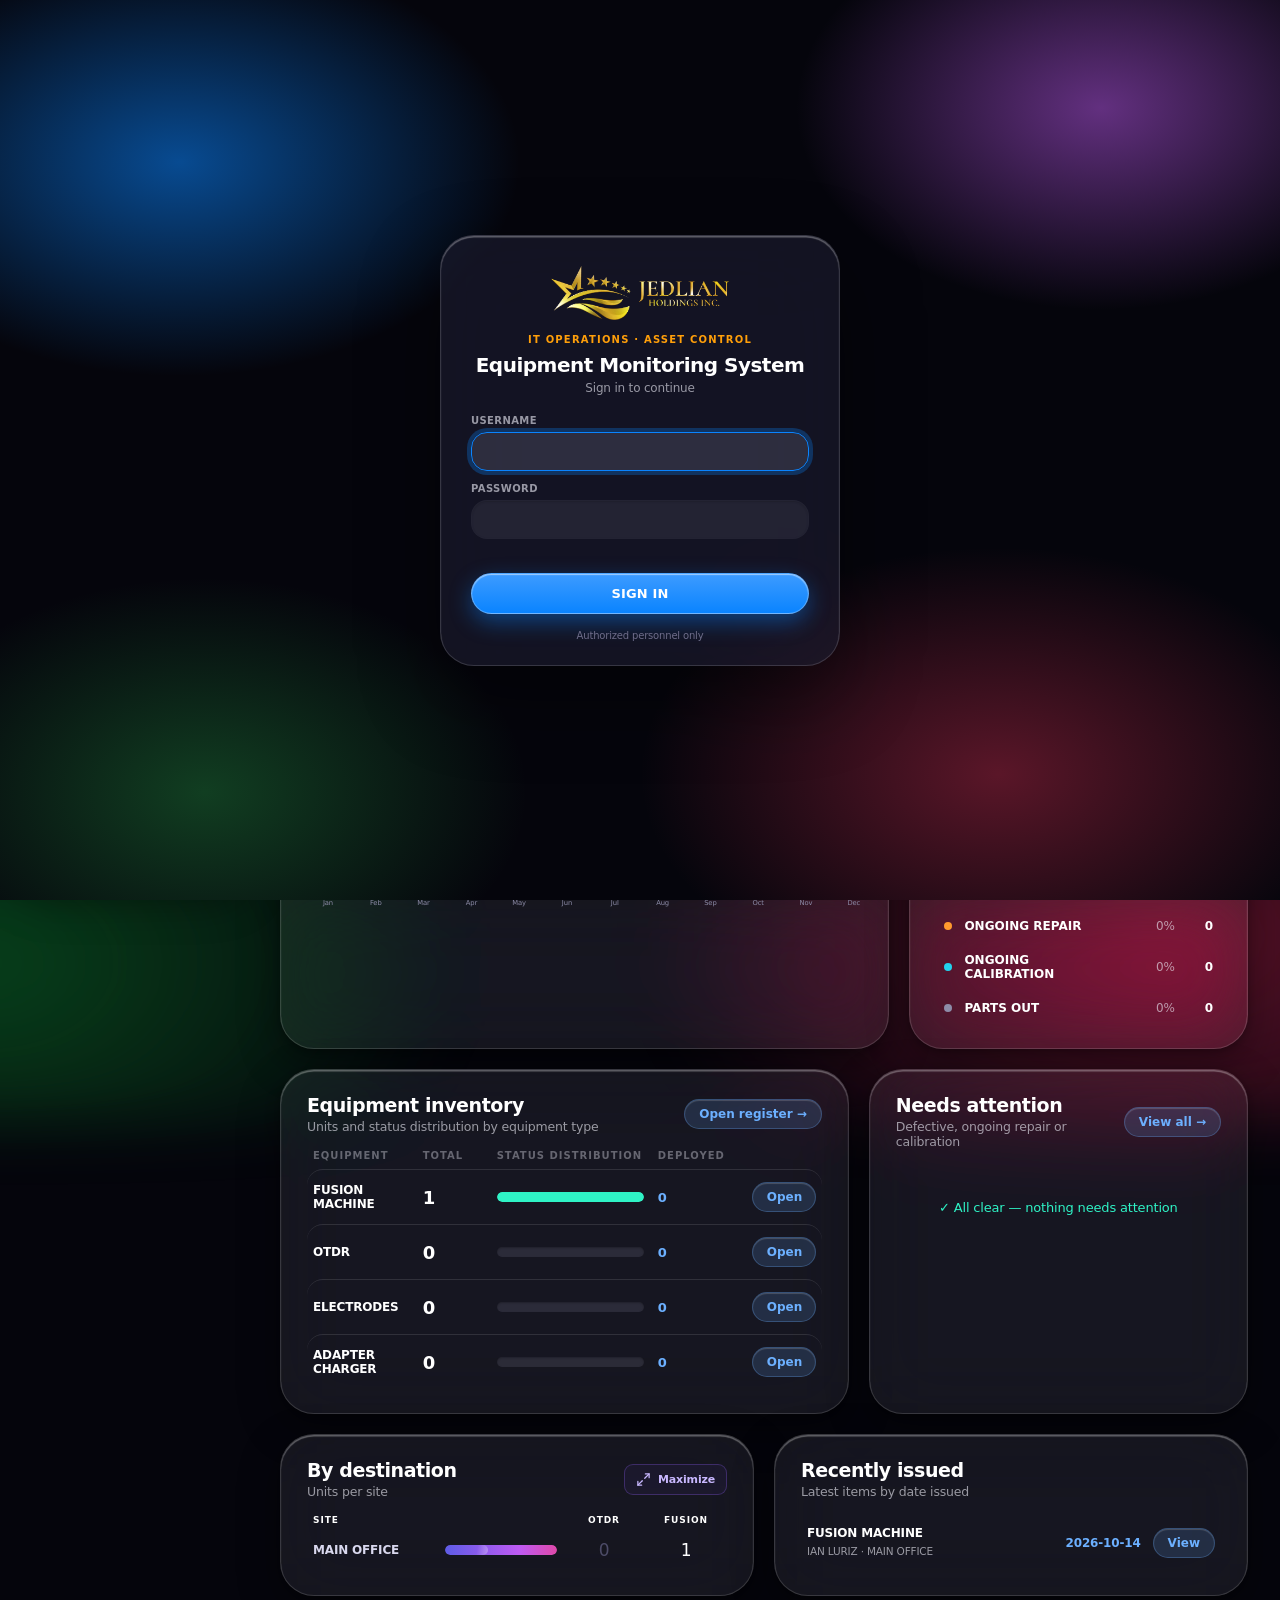
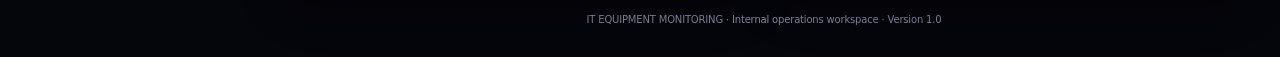
==== index.html @ 7099ac99 "Add files via upload" ====
<!doctype html>
<html lang="en">
<head>
<meta charset="utf-8"><meta name="viewport" content="width=device-width,initial-scale=1">
<title>IT Equipment Monitoring</title>
<meta name="description" content="IT equipment monitoring, accountability and calibration tracking system.">
<meta name="theme-color" content="#10243a">
<link rel="icon" type="image/png" href="assets/logo-jedlian-holdings.png">
<link rel="stylesheet" href="css/styles.css"><script src="js/theme-init.js"></script><script src="js/palette-init.js"></script></head>
<body><div id="loginGate"><div class="lg-card"><img class="lg-logo" id="lgLogo" alt="Jedlian Holdings Inc."><div class="lg-eye">IT OPERATIONS &middot; ASSET CONTROL</div><h1>Equipment Monitoring System</h1><p class="lg-sub">Sign in to continue</p><label for="lgUser">Username</label><input class="lg-field" id="lgUser" autocomplete="username" autocapitalize="off" spellcheck="false"><label for="lgPass">Password</label><input class="lg-field" id="lgPass" type="password" autocomplete="current-password"><div class="lg-err" id="lgErr"></div><button class="lg-btn" id="lgBtn" type="button">SIGN IN</button><div class="lg-foot">Authorized personnel only</div></div></div>
<div class="app">
<aside class="sidebar" id="sidebar"><div class="brand"><img class="brandlogo" alt="Jedlian Communication" src="assets/logo-jedlian-communication.png"><div class="brandtext"><small>TECHNICAL EQUIPMENT TRACKER</small></div></div>
<div class="nav"><div class="navlabel">WORKSPACE</div><button class="active" data-view="dashboard"><span class="ico">▦</span><span class="navtxt">Dashboard</span></button><button data-view="inventory"><span class="ico">▤</span><span class="navtxt">Equipment Register</span></button><button data-view="history"><span class="ico">◷</span><span class="navtxt">Repair & Calibration</span></button><button data-view="users" id="navUsers" style="display:none"><span class="ico">&#9672;</span><span class="navtxt">User Accounts</span></button><button data-view="reports"><span class="ico">▥</span><span class="navtxt">Reports & Export</span></button></div>
<div class="sidefoot">IT Operations · Equipment & Materials<br><span style="color:#d7a94b">●</span> Local workspace active</div><button type="button" class="sbtoggle" id="sbToggle" aria-expanded="true" aria-controls="sidebar" title="Minimize sidebar"><svg viewBox="0 0 24 24" width="16" height="16" fill="none" stroke="currentColor" stroke-width="2.4" stroke-linecap="round" stroke-linejoin="round" aria-hidden="true"><path d="M15 6l-6 6 6 6"/></svg><span class="sbtxt">Minimize</span></button></aside>
<main><header class="topbar"><div class="clockbox" id="clockBox" role="timer" aria-live="off"><svg class="clk-ico" viewBox="0 0 24 24" fill="none" stroke="currentColor" stroke-width="2" stroke-linecap="round" stroke-linejoin="round" aria-hidden="true"><circle cx="12" cy="12" r="9"/><path d="M12 7v5l3 2"/></svg><span class="clk-time" id="clkTime">--:--:--</span><span class="clk-sep"></span><span class="clk-dd"><b id="clkDay">&nbsp;</b><small id="clkDate">&nbsp;</small></span></div><div class="topright"><button type="button" class="setupbtn" id="setupBtn" aria-haspopup="dialog" aria-expanded="false" aria-controls="setupPanel" title="Setup — colors &amp; layout"><svg viewBox="0 0 24 24" fill="none" stroke="currentColor" stroke-width="2" stroke-linecap="round" stroke-linejoin="round" aria-hidden="true"><path d="M12.22 2h-.44a2 2 0 0 0-2 2v.18a2 2 0 0 1-1 1.73l-.43.25a2 2 0 0 1-2 0l-.15-.08a2 2 0 0 0-2.73.73l-.22.38a2 2 0 0 0 .73 2.73l.15.1a2 2 0 0 1 1 1.72v.51a2 2 0 0 1-1 1.74l-.15.09a2 2 0 0 0-.73 2.73l.22.38a2 2 0 0 0 2.73.73l.15-.08a2 2 0 0 1 2 0l.43.25a2 2 0 0 1 1 1.73V20a2 2 0 0 0 2 2h.44a2 2 0 0 0 2-2v-.18a2 2 0 0 1 1-1.73l.43-.25a2 2 0 0 1 2 0l.15.08a2 2 0 0 0 2.73-.73l.22-.39a2 2 0 0 0-.73-2.73l-.15-.08a2 2 0 0 1-1-1.74v-.5a2 2 0 0 1 1-1.74l.15-.09a2 2 0 0 0 .73-2.73l-.22-.38a2 2 0 0 0-2.73-.73l-.15.08a2 2 0 0 1-2 0l-.43-.25a2 2 0 0 1-1-1.73V4a2 2 0 0 0-2-2z"/><circle cx="12" cy="12" r="3"/></svg><span>Setup</span></button><div class="themesw" role="group" aria-label="Theme"><button type="button" data-theme="dark" title="Dark mode"><span>☾</span> Dark mode</button><button type="button" data-theme="light" title="Light mode"><span>☀</span> Light mode</button></div><button type="button" class="netbtn" id="netBtn" data-state="stable" data-kind="wifi" data-lv="4" aria-haspopup="dialog" aria-expanded="false" aria-controls="netPanel" title="Network status"><span class="net-ico"><svg class="ni ni-wifi" viewBox="0 0 24 24" fill="none" stroke="currentColor" stroke-width="2.2" stroke-linecap="round" stroke-linejoin="round" aria-hidden="true"><path class="w3" d="M2.5 9.2a14 14 0 0 1 19 0"/><path class="w2" d="M5.8 12.7a9.3 9.3 0 0 1 12.4 0"/><path class="w1" d="M9 16.1a4.8 4.8 0 0 1 6 0"/><circle class="w0" cx="12" cy="19.4" r="1.1" fill="currentColor" stroke="none"/><path class="wx" d="M4 4l16 16"/></svg><svg class="ni ni-cell" viewBox="0 0 24 24" fill="none" stroke="currentColor" stroke-width="2.6" stroke-linecap="round" aria-hidden="true"><path class="c1" d="M5 19v-3"/><path class="c2" d="M10 19v-6"/><path class="c3" d="M15 19V9"/><path class="c4" d="M20 19V5"/><path class="cx" d="M3 3l18 18"/></svg><svg class="ni ni-eth" viewBox="0 0 24 24" fill="none" stroke="currentColor" stroke-width="2.2" stroke-linecap="round" stroke-linejoin="round" aria-hidden="true"><rect x="4" y="5" width="16" height="10" rx="2"/><path d="M8 9v3M12 9v3M16 9v3M9 19h6M12 15v4"/><path class="ex" d="M3 3l18 18"/></svg></span><span class="net-txt" id="netTxt">Checking…</span></button><div class="uchip" id="uChip" title="Change my password"><div class="avatar" id="uAv">IT</div><div class="utxt"><b id="uName"></b><small id="uRole"></small></div></div><button class="btn" id="logoutBtn" type="button">Sign out</button></div></header>
<div class="content">
<section class="pagehead"><div><div class="eyebrow">IT OPERATIONS · ASSET CONTROL</div><h1 id="pageTitle">Technical Equipment Tracker</h1><div class="sub" id="pageSub">Track equipment condition, accountability, repair history, and calibration status.</div></div><div class="actions" id="headActions" style="display:none"><button class="btn" id="exportTop">↓ Export CSV</button><button class="btn primary" id="addTop">＋ Add equipment</button></div></section>
<section id="dashboardView" class="dash">
<div class="kpis"><button class="kpi" style="--c:#8b5cf6" onclick="goTo('inventory','')"><span class="kl">Total equipment</span><span class="kn" id="totalCount">0</span><span class="kt">All tracked records</span><span class="ka">↗</span></button><button class="kpi hasCheck" style="--c:#2ff3c6" onclick="goTo('inventory','GOOD CONDITION')"><svg class="chk" viewBox="0 0 44 44" fill="none" stroke="currentColor" stroke-linecap="round" stroke-linejoin="round" aria-hidden="true"><circle class="bg" cx="22" cy="22" r="17" fill="currentColor" stroke="none"/><circle cx="22" cy="22" r="17" stroke-width="2" opacity=".55"/><circle class="ring" cx="22" cy="22" r="20.5" stroke-width="2" stroke-dasharray="22 107"/><path class="tick" d="M14 22.5l5.5 5.5L30.5 16.5" stroke-width="3.2"/></svg><span class="kl">Good condition</span><span class="kn" id="goodCount">0</span><span class="kt">Operational units</span><span class="kbreak" id="goodBreak"></span><span class="ka">↗</span></button><button class="kpi hasWarn" style="--c:#ff4d6d" onclick="goTo('history','DEFECTIVE')" title="Show defective equipment only"><svg class="wrn" viewBox="0 0 44 44" fill="none" stroke="currentColor" stroke-linecap="round" stroke-linejoin="round" aria-hidden="true"><circle class="ping" cx="22" cy="23" r="14" stroke-width="1.6"/><g class="tri"><path class="triBg" d="M22 6.5 40 37.5H4Z" fill="currentColor" stroke="none"/><path d="M22 6.5 40 37.5H4Z" stroke-width="2.6"/><path class="bang" d="M22 16.5v11" stroke-width="3.4"/><circle class="dot" cx="22" cy="32.4" r="1.9" fill="currentColor" stroke="none"/></g></svg><span class="kl">Needs attention</span><span class="kn" id="attentionCount">0</span><span class="kt">Defective units</span><span class="kbreak" id="attnBreak"></span><span class="ka">↗</span></button><button class="kpi hasCharge" style="--c:#22d3ee" onclick="goTo('history','ONGOING')" title="Show ongoing repair / calibration equipment only" aria-label="Show ongoing repair / calibration equipment only"><div class="cc"><span class="kl">Ongoing repair / calibration</span><div class="cicons" aria-hidden="true"><svg class="calibIco" viewBox="0 0 48 48" fill="none" stroke="currentColor" stroke-linecap="round" aria-hidden="true"><circle class="cal-ring" cx="24" cy="24" r="22" stroke-width="1.4" stroke-dasharray="1.5 4.2" opacity=".75"/><circle cx="24" cy="24" r="15" stroke-width="3" stroke-dasharray="70 24.25" transform="rotate(136 24 24)" opacity=".35"/><circle class="cal-arc" cx="24" cy="24" r="15" stroke-width="3" stroke-dasharray="70 24.25" transform="rotate(136 24 24)"/><path d="M24 7v3M7 24h3M38 24h3M11.5 11.5l2 2M36.5 11.5l-2 2" stroke-width="1.6" opacity=".8"/><g class="cal-needle"><line x1="24" y1="24" x2="24" y2="12" stroke-width="2.4"/></g><circle cx="24" cy="24" r="3.2" fill="currentColor" stroke="none"/></svg><svg class="repairIco" viewBox="0 0 24 24" fill="none" stroke="currentColor" stroke-width="2" stroke-linecap="round" stroke-linejoin="round" aria-hidden="true"><path d="M14.7 6.3a1 1 0 0 0 0 1.4l1.6 1.6a1 1 0 0 0 1.4 0l3.77-3.77a6 6 0 0 1-7.94 7.94l-6.91 6.91a2.12 2.12 0 0 1-3-3l6.91-6.91a6 6 0 0 1 7.94-7.94l-3.76 3.76z"/><path class="spark" d="M4 4l1.2 2.2L7.5 7.5 5.2 8.8 4 11 2.8 8.8.5 7.5l2.3-1.3z" stroke-width="1.2" transform="translate(1 -1) scale(.8)"/></svg></div><span class="kn" id="calCount">0</span><span class="kt">Repair or calibration in progress</span><span class="kbreak" id="calBreak"></span></div></button><button class="kpi hasDeploy" style="--c:#c04bff" onclick="goTo('inventory','DEPLOYED')" title="Show deployed equipment only" aria-label="Show deployed equipment only"><svg class="dpl" viewBox="0 0 44 44" fill="none" stroke="currentColor" stroke-linecap="round" stroke-linejoin="round" aria-hidden="true"><circle class="bg" cx="22" cy="22" r="17" fill="currentColor" stroke="none"/><circle class="ping" cx="22" cy="22" r="14" stroke-width="1.6"/><circle class="orbit" cx="22" cy="22" r="20.5" stroke-width="2" stroke-dasharray="3 6"/><g class="rkt"><path class="flame" d="M19.4 29c0 3 1.2 5.4 2.6 7 1.4-1.6 2.6-4 2.6-7z" fill="currentColor" stroke="none"/><path class="body" d="M22 7c4.6 3.6 6.4 9.4 5.6 17.5h-11.2C15.6 16.4 17.4 10.6 22 7z" stroke-width="2.4"/><path d="M16.6 20.5 12 27.500l4.800-1.400M27.4 20.5l4.600 7-4.800-1.400" stroke-width="2.2"/><circle cx="22" cy="16.500" r="2.300" stroke-width="2"/></g></svg><span class="kl">Deployed</span><span class="kn" id="deployedCount">0</span><span class="kt">Issued with deployment form</span><span class="kbreak" id="depBreak"></span><span class="ka">↗</span></button><button class="kpi hasOnhand" style="--c:#ffb020" onclick="goTo('inventory','ONHAND')" title="Show on-hand (not deployed) equipment only" aria-label="Show on-hand equipment only"><svg class="onh" viewBox="0 0 44 44" fill="none" stroke="currentColor" stroke-linecap="round" stroke-linejoin="round" aria-hidden="true"><circle class="bg" cx="22" cy="22" r="17" fill="currentColor" stroke="none"/><circle class="ping" cx="22" cy="22" r="14" stroke-width="1.6"/><circle class="orbit" cx="22" cy="22" r="20.5" stroke-width="2" stroke-dasharray="3 6"/><g class="pk"><path class="gem" d="M28 8.5l4 4-4 4-4-4z" stroke-width="2"/><path class="obody" d="M12 20h20v11a2 2 0 0 1-2 2H14a2 2 0 0 1-2-2z" stroke-width="2.4"/><path d="M19 25.5h6" stroke-width="2.2"/><path class="lid" d="M10 15.5h24V20H10z" stroke-width="2.4"/></g></svg><span class="kl">Onhand</span><span class="kn" id="onhandCount">0</span><span class="kt">Good condition, not deployed</span><span class="kbreak" id="onhBreak"></span><span class="ka">↗</span></button></div>
<div class="dgrid a"><div class="panel"><div class="panelhead"><div><h2>Activity</h2><p>Items issued, repaired and calibrated · last 12 months</p></div><button class="link" onclick="goTo('history','')">Repair &amp; Calibration →</button></div><div class="hlegend"><span class="l1">Issued</span><span class="l2">Repairs &amp; calibrations</span><span class="l3">Total</span></div><div id="healthChart"></div></div>
<div class="panel"><div class="panelhead"><div><h2>Fleet health</h2><p>Share of units in good condition</p></div></div><div class="score"><strong id="healthPct">0%</strong><small>GOOD CONDITION</small></div><div class="seg" id="healthSeg"></div><div class="hrows" id="healthRows"></div></div></div>
<div class="dgrid b"><div class="panel"><div class="panelhead"><div><h2>Equipment inventory</h2><p>Units and status distribution by equipment type</p></div><button class="link" onclick="goTo('inventory','')">Open register →</button></div><div class="ihead"><span>EQUIPMENT</span><span>TOTAL</span><span>STATUS DISTRIBUTION</span><span>DEPLOYED</span><span></span></div><div id="invRows"></div></div>
<div class="panel"><div class="panelhead"><div><h2>Needs attention</h2><p>Defective, ongoing repair or calibration</p></div><button class="link" onclick="goTo('history','')">View all →</button></div><div id="attnRows"></div></div></div>
<div class="dgrid c"><div class="panel"><div class="panelhead"><div><h2>By destination</h2><p>Units per site</p></div><button type="button" class="maxbtn" onclick="openDestMax()" title="Maximize this panel" aria-label="Maximize By destination panel"><svg width="15" height="15" viewBox="0 0 24 24" fill="none" stroke="currentColor" stroke-width="2" stroke-linecap="round" stroke-linejoin="round" aria-hidden="true"><path d="M15 3h6v6"/><path d="M9 21H3v-6"/><path d="M21 3l-7 7"/><path d="M3 21l7-7"/></svg><span>Maximize</span></button></div><div id="destRows"></div></div>
<div class="panel"><div class="panelhead"><div><h2>Recently issued</h2><p>Latest items by date issued</p></div></div><div id="recentRows"></div></div></div>
</section>
<section class="panel tablepanel" id="registerPanel" style="display:none"><div class="tabletop"><div><h2 id="tableTitle">Equipment register</h2><p>Search, filter, update, or review equipment records.</p></div><div class="filters"><input class="field search" id="search" placeholder="Search equipment, serial, person…"><select class="field" id="statusFilter"><option value="">All statuses</option><option>GOOD CONDITION</option><option>DEFECTIVE</option><option>ONGOING REPAIR</option><option>ONGOING CALIBRATION</option><option value="ONGOING">ONGOING REPAIR / CALIBRATION</option><option value="DEPLOYED">DEPLOYED</option><option value="ONHAND">ONHAND (GOOD CONDITION, NOT DEPLOYED)</option><option value="ATTENTION">NEEDS ATTENTION</option><option>PARTS OUT</option></select><select class="field" id="destFilter"><option value="">All destinations</option></select></div></div>
<div class="tablewrap"><table><thead><tr id="theadRow"><th>Equipment / model</th><th>Serial no.</th><th>Accountable to</th><th>Destination</th><th>Quantity</th><th>Status</th><th>Date issued</th><th>Actions</th></tr></thead><tbody id="tableBody"></tbody></table><div class="empty" id="emptyState" style="display:none">No matching equipment records. Add a record or adjust your filters.</div></div><div class="tablefoot"><span id="recordCount">0 records</span><span>IT Equipment Monitoring</span></div></section>
<section class="panel tablepanel" id="usersPanel" style="display:none"><div class="tabletop"><div><h2>User accounts</h2><p>Admins have full control. Users can only view records.</p></div><div class="filters"><button class="btn primary" id="newUserBtn" type="button">&#xFF0B; Create account</button></div></div><div class="tablewrap"><table><thead><tr><th>Name</th><th>Username</th><th>Access</th><th>Created</th><th>Actions</th></tr></thead><tbody id="usersBody"></tbody></table></div></section>
<section class="panel" id="reportsPanel" style="display:none;margin-top:18px"><div class="panelhead"><div><h2>Reports & data management</h2><p>Keep a backup of your register and move records between workstations.</p></div></div><div class="actions"><button class="btn primary" id="exportReport">↓ Export register CSV</button><button class="btn" id="backupBtn">Download JSON backup</button><label class="btn" for="importFile">↑ Import CSV</label><label class="btn" for="restoreFile">↑ Restore JSON backup</label><input type="file" id="restoreFile" accept=".json,application/json" hidden><input type="file" id="importFile" accept=".csv,text/csv" hidden></div><p class="sub" style="margin-top:18px;line-height:1.7">Export a CSV for Excel or Google Sheets. JSON backup preserves the complete records. Restore JSON replaces all records with a backup file. Import CSV expects columns matching the Details sheet, such as DATE TURNOVER, ACCOUNTABLE TO, DESTINATION, EQUIPMENT / MATERIALS, BRAND / MODEL, SERIAL NO., STATUS, REMARKS, DATE ISSUED, REPAIR HISTORY, and CALIBRATION HISTORY.</p></section>
<div class="footer">IT EQUIPMENT MONITORING · Internal operations workspace · Version 1.0</div>
</div></main></div>
<div class="overlay" id="overlay"><div class="modal"><div class="modalhead"><h2 id="modalTitle">Add equipment record</h2><button class="x" id="closeModal" type="button" aria-label="Close" title="Close"><svg viewBox="0 0 24 24" width="16" height="16" fill="none" stroke="currentColor" stroke-width="2.4" stroke-linecap="round" aria-hidden="true"><path d="M6 6l12 12M18 6L6 18"/></svg></button></div><form id="recordForm"><div class="formgrid" id="formGrid"></div><div class="modalfoot"><button type="button" class="btn" id="cancelModal">Cancel</button><button type="button" id="saveBtn" class="btn primary">Save record</button></div></form></div></div>
<div class="toast" id="toast"></div>
<script src="js/app.js"></script><div id="printArea"></div><script src="js/theme.js"></script>
<script src="js/kpi-fit.js"></script>
<div class="setuppanel" id="setupPanel" role="dialog" aria-label="Setup" aria-modal="false">
 <div class="sp-head"><div><div class="sp-eye">SETUP</div><h3>Personalize workspace</h3></div><button type="button" class="sp-x" id="spClose" aria-label="Close setup">&times;</button></div>
 <div class="sp-lab">COLOR THEME</div>
 <div class="sp-grid" role="radiogroup" aria-label="Color theme"><button type="button" class="sp-pal" role="radio" aria-checked="true" data-pal="aurora" title="Aurora (default)"><i style="--g:linear-gradient(135deg,#0a84ff,#bf5af2,#ff375f)"></i><span>Aurora</span></button><button type="button" class="sp-pal" role="radio" aria-checked="false" data-pal="ocean" title="Ocean"><i style="--g:linear-gradient(135deg,#0ea5e9,#06b6d4,#3b82f6)"></i><span>Ocean</span></button><button type="button" class="sp-pal" role="radio" aria-checked="false" data-pal="emerald" title="Emerald"><i style="--g:linear-gradient(135deg,#10b981,#84cc16,#06b6d4)"></i><span>Emerald</span></button><button type="button" class="sp-pal" role="radio" aria-checked="false" data-pal="sunset" title="Sunset"><i style="--g:linear-gradient(135deg,#ff7a1a,#ff2d55,#ffb020)"></i><span>Sunset</span></button><button type="button" class="sp-pal" role="radio" aria-checked="false" data-pal="violet" title="Violet"><i style="--g:linear-gradient(135deg,#7c3aed,#c026d3,#6366f1)"></i><span>Violet</span></button><button type="button" class="sp-pal" role="radio" aria-checked="false" data-pal="rose" title="Rose"><i style="--g:linear-gradient(135deg,#f43f5e,#ec4899,#fb7185)"></i><span>Rose</span></button><button type="button" class="sp-pal" role="radio" aria-checked="false" data-pal="gold" title="Gold"><i style="--g:linear-gradient(135deg,#d7a94b,#b45309,#0f3a5f)"></i><span>Gold</span></button><button type="button" class="sp-pal" role="radio" aria-checked="false" data-pal="graphite" title="Graphite"><i style="--g:linear-gradient(135deg,#94a3b8,#64748b,#334155)"></i><span>Graphite</span></button></div>
 <div class="sp-lab">MODE</div>
 <div class="ssw" role="group" aria-label="Mode"><button type="button" data-theme="dark"><span>☾</span> Dark</button><button type="button" data-theme="light"><span>☀</span> Light</button></div>
 <div class="sp-lab">SIDEBAR</div>
 <label class="sp-row" for="spAuto"><span><b>Auto-minimize</b><small>Collapse the sidebar 5 seconds after login (and after each time you open it) so the dashboard fills the screen.</small></span><input type="checkbox" class="sp-sw" id="spAuto" checked></label>
 <div class="sp-foot"><span>Saved on this device</span><button type="button" class="sp-reset" id="spReset">Reset</button></div>
</div>

<script src="js/sidebar-setup.js"></script>
<script src="js/clock.js"></script>
<script src="js/glass-select.js"></script>
<div class="netpanel" id="netPanel" role="dialog" aria-label="Network status" data-state="stable" data-lv="4">
 <div class="np-head"><div class="np-meter" aria-hidden="true"><i></i><i></i><i></i><i></i></div><div class="np-t"><b id="npTitle">Stable connection</b><small id="npSub">Online</small></div></div>
 <dl class="np-list">
  <div><dt>Connection</dt><dd id="npType">—</dd></div>
  <div><dt>Speed class</dt><dd id="npEff">—</dd></div>
  <div><dt>Download</dt><dd id="npDl">—</dd></div>
  <div><dt>Latency</dt><dd id="npRtt">—</dd></div>
  <div><dt>Data saver</dt><dd id="npSave">—</dd></div>
 </dl>
 <div class="np-foot"><small id="npAt">&nbsp;</small><button type="button" class="np-re" id="npRe">Re-check</button></div>
</div>
<script src="js/network-status.js"></script>
</body></html>
---- css/styles.css ----
:root{--navy:#10243a;--navy2:#173955;--gold:#d7a94b;--bg:#f3f6fa;--ink:#172638;--muted:#6c7b8d;--line:#e3e9f0;--white:#fff;--green:#168567;--red:#c94c4c;--orange:#bd7a16;--blue:#346fc2}
*{box-sizing:border-box}body{margin:0;font-family:Inter,Segoe UI,Arial,sans-serif;background:var(--bg);color:var(--ink)}button,input,select,textarea{font:inherit}button{cursor:pointer}
.app{display:grid;grid-template-columns:248px 1fr;min-height:100vh}.sidebar{background:linear-gradient(180deg,var(--navy),#0c1a2a);color:#fff;padding:24px 16px;display:flex;flex-direction:column;gap:26px}.brand{display:flex;gap:12px;align-items:center;padding:0 8px}.brandmark{height:42px;width:42px;border-radius:12px;background:var(--gold);color:var(--navy);font-weight:900;display:grid;place-items:center;font-size:17px}.brand strong{display:block;letter-spacing:.08em;font-size:14px}.brand small{color:#b9c8d8;font-size:11px;display:block;line-height:1.3;margin-top:2px}.navlabel{font-size:10px;letter-spacing:.16em;color:#8297ab;padding:0 12px;margin-bottom:8px}.nav button{width:100%;border:0;background:transparent;color:#c5d2df;text-align:left;padding:12px;border-radius:9px;margin:2px 0;display:flex;gap:12px;align-items:center}.nav button.active,.nav button:hover{background:#203d58;color:white}.nav .ico{width:18px;text-align:center;color:var(--gold)}.sidefoot{margin-top:auto;border-top:1px solid #2a4055;padding:16px 8px;color:#a8b8c8;font-size:11px;line-height:1.6}
main{min-width:0}.topbar{height:76px;background:#fff;border-bottom:1px solid var(--line);display:flex;align-items:center;justify-content:space-between;padding:0 32px;gap:16px}.crumb{font-size:12px;color:var(--muted)}.crumb strong{color:var(--ink);font-size:14px}.topright{display:flex;align-items:center;gap:14px}.live{font-size:11px;color:var(--green);background:#e7f6f0;border-radius:20px;padding:7px 10px}.avatar{height:36px;width:36px;border-radius:50%;background:#e8edf4;color:var(--navy);display:grid;place-items:center;font-weight:800;font-size:12px}
.content{padding:28px 32px;max-width:1600px;margin:auto}.pagehead{display:flex;justify-content:space-between;align-items:flex-start;gap:20px;margin-bottom:24px}.eyebrow{font-size:11px;font-weight:800;letter-spacing:.15em;color:#9a742c;text-transform:uppercase}.pagehead h1{font-size:27px;margin:7px 0 6px;letter-spacing:-.04em}.sub{font-size:13px;color:var(--muted)}.actions{display:flex;gap:9px;flex-wrap:wrap}.btn{border:1px solid var(--line);background:white;color:var(--ink);padding:10px 14px;border-radius:8px;font-weight:700;font-size:12px}.btn.primary{background:var(--navy);color:#fff;border-color:var(--navy)}.btn.gold{background:var(--gold);color:#18283a;border-color:var(--gold)}.btn:hover{filter:brightness(.97)}.stats{display:grid;grid-template-columns:repeat(5,minmax(0,1fr));gap:15px;margin-bottom:18px}.stat{background:#fff;border:1px solid var(--line);border-radius:13px;padding:19px;position:relative;overflow:hidden}.stat:after{content:"";position:absolute;width:5px;left:0;top:0;bottom:0;background:var(--gold)}.statlabel{font-size:12px;color:var(--muted);font-weight:600}.statrow{display:flex;align-items:center;justify-content:space-between;margin-top:12px}.statnum{font-size:30px;font-weight:800;letter-spacing:-.04em}.staticon{width:38px;height:38px;display:grid;place-items:center;border-radius:10px;background:#f5f0e5;color:#94702b;font-size:18px}.statnote{font-size:11px;color:var(--muted);margin-top:6px}
.grid2{display:grid;grid-template-columns:1fr;gap:16px;margin-bottom:18px}.panel{background:white;border:1px solid var(--line);border-radius:13px;padding:20px;min-width:0}.panelhead{display:flex;align-items:center;justify-content:space-between;gap:10px;margin-bottom:18px}.panelhead h2{font-size:14px;margin:0}.panelhead p{font-size:11px;color:var(--muted);margin:5px 0 0}.legend{display:flex;gap:12px;font-size:10px;color:var(--muted)}.legend span:before{content:"";display:inline-block;width:7px;height:7px;border-radius:2px;background:var(--gold);margin-right:5px}.legend span:nth-child(2):before{background:var(--blue)}.legend span:nth-child(3):before{background:var(--red)}
.statusbars{display:flex;flex-direction:column;gap:15px}.barline{display:grid;grid-template-columns:125px 1fr 32px;gap:10px;align-items:center;font-size:12px}.barlabel{color:#526174}.track{height:9px;background:#edf1f5;border-radius:10px;overflow:hidden}.fill{height:100%;border-radius:10px;background:var(--green)}.barline:nth-child(2) .fill{background:var(--red)}.barline:nth-child(3) .fill{background:var(--orange)}.barline:nth-child(4) .fill{background:var(--blue)}.barline:nth-child(5) .fill{background:#8795a7}
.donutwrap{display:flex;align-items:center;gap:25px;justify-content:center;min-height:145px}.donut{width:140px;height:140px;border-radius:50%;background:conic-gradient(var(--green) 0 100%);display:grid;place-items:center;position:relative;flex-shrink:0}.donut:after{content:"";position:absolute;inset:15px;border-radius:50%;background:white}.donutcenter{z-index:1;text-align:center}.donutcenter strong{display:block;font-size:27px}.donutcenter small{font-size:10px;color:var(--muted)}.donutlegend{display:flex;flex-direction:column;gap:12px;font-size:12px;min-width:130px}.ditem{display:flex;justify-content:space-between;gap:16px;color:#526174}.ditem b{color:var(--ink)}.dot{display:inline-block;width:8px;height:8px;border-radius:3px;margin-right:7px}
.tablepanel{padding:0;overflow:hidden}.tabletop{padding:20px 20px 16px;display:flex;justify-content:space-between;gap:16px;align-items:center;flex-wrap:wrap}.tabletop h2{font-size:14px;margin:0}.tabletop p{font-size:11px;color:var(--muted);margin:5px 0 0}.filters{display:flex;gap:8px;flex-wrap:wrap}.search{min-width:210px}.field{border:1px solid #dbe3eb;border-radius:8px;padding:10px 11px;background:white;color:var(--ink);font-size:12px;outline:none}.field:focus{border-color:var(--blue);box-shadow:0 0 0 3px #346fc21a}.tablewrap{overflow:auto}table{width:100%;border-collapse:collapse;white-space:nowrap}thead{background:#f7f9fb}th{font-size:10px;text-transform:uppercase;letter-spacing:.06em;color:#728093;text-align:left;padding:13px 16px;border-top:1px solid var(--line);border-bottom:1px solid var(--line)}td{padding:14px 16px;font-size:12px;border-bottom:1px solid #edf1f5}tbody tr:hover{background:#fafbfd}.equip{font-weight:800;color:#23374c}.subcell{font-size:10px;color:var(--muted);margin-top:4px}.pill{display:inline-flex;align-items:center;padding:5px 8px;border-radius:20px;font-size:10px;font-weight:800}.pill.good{background:#e4f5ee;color:#147756}.pill.defective{background:#fdeaea;color:#b83c3c}.pill.repair{background:#fff2df;color:#9a610e}.pill.calibration{background:#e8f0ff;color:#285da6}.pill.parts{background:#eef0f3;color:#586475}.rowactions{display:flex;gap:5px}.iconbtn{border:1px solid var(--line);background:#fff;border-radius:6px;padding:6px 8px;color:#586879;font-size:11px}.empty{padding:35px;text-align:center;color:var(--muted);font-size:13px}.tablefoot{display:flex;justify-content:space-between;gap:10px;align-items:center;padding:13px 20px;color:var(--muted);font-size:11px}.footer{padding:18px 0 4px;text-align:center;font-size:10px;color:#8a96a5}
.overlay{position:fixed;inset:0;background:#0b1b2bb8;display:none;align-items:center;justify-content:center;padding:20px;z-index:10}.overlay.show{display:flex}.modal{width:min(760px,100%);max-height:92vh;overflow:auto;background:white;border-radius:15px;box-shadow:0 25px 80px #0003}.modalhead{padding:20px 24px;border-bottom:1px solid var(--line);display:flex;justify-content:space-between;align-items:center}.modalhead h2{font-size:17px;margin:0}.x{border:0;background:#f0f3f7;border-radius:8px;padding:7px 10px}.formgrid{padding:22px 24px;display:grid;grid-template-columns:repeat(3,minmax(0,1fr));gap:14px}.formfield label{display:block;font-size:11px;font-weight:800;color:#596b7e;margin-bottom:7px}.formfield input,.formfield select,.formfield textarea{width:100%;min-width:0}.formfield.wide{grid-column:span 3}.formfield.half{grid-column:span 2}.modalfoot{padding:16px 24px;border-top:1px solid var(--line);display:flex;justify-content:flex-end;gap:8px}.toast{position:fixed;right:22px;bottom:22px;background:var(--navy);color:white;padding:13px 18px;border-radius:9px;font-size:12px;box-shadow:0 8px 30px #0002;display:none;z-index:20}.toast.show{display:block}
@media(max-width:1000px){.app{grid-template-columns:76px 1fr}.sidebar{padding:20px 10px}.brand{justify-content:center;padding:0}.brandtext,.navlabel,.nav .navtxt,.sidefoot{display:none}.nav button{justify-content:center}.stats{grid-template-columns:repeat(2,1fr)}.stat:last-child{grid-column:span 2}.grid2{grid-template-columns:1fr}.content{padding:22px}.topbar{padding:0 22px}}
@media(max-width:600px){.app{grid-template-columns:1fr}.sidebar{display:none}.topbar{height:60px;padding:0 16px}.content{padding:18px 13px}.pagehead{display:block}.actions{margin-top:15px}.stats{gap:9px}.stat{padding:14px}.statnum{font-size:25px}.staticon{display:none}.formgrid{grid-template-columns:1fr;padding:17px}.formfield.wide,.formfield.half{grid-column:span 1}.modalhead,.modalfoot{padding:16px}.barline{grid-template-columns:100px 1fr 24px}.donutwrap{gap:12px}.donut{width:115px;height:115px}.donut:after{inset:13px}.search{min-width:100%;width:100%}.filters{width:100%}.filters select{flex:1;min-width:130px}}

/* ===== Dark neon SOC theme ===== */
:root{--bg:#07070d;--ink:#ecebf7;--muted:#8d8ca8;--line:#23233a;--panel:#0e0e18;--panel2:#12121f;--neo-o:#ff8a1f;--neo-p:#ff2d95;--neo-v:#a24bff;--neo-c:#22d3ee;--grad:linear-gradient(90deg,#ff8a1f,#ff2d95 55%,#a24bff);color-scheme:dark}
body{background:radial-gradient(1100px 500px at 85% -10%,#2a1240 0,transparent 60%),radial-gradient(900px 500px at 0 100%,#13203a 0,transparent 55%),var(--bg);color:var(--ink)}
.sidebar{background:linear-gradient(180deg,#0b0b14,#07070d);border-right:1px solid var(--line)}
.brandmark{background:var(--grad);color:#fff;box-shadow:0 0 18px #ff2d9566}
.brand small,.sidefoot{color:#8d8ca8}.brand small{font-size:11px;font-weight:800;letter-spacing:.04em;line-height:1.35;color:#fff}.navlabel{color:#6e6d8a}.sidefoot{border-top-color:var(--line)}
.nav button{color:#b9b8d2;transition:.2s;position:relative}
.nav button:hover{background:#15152a;color:#fff}
.nav button.active{background:linear-gradient(90deg,#ff2d9526,#a24bff14);color:#fff;box-shadow:inset 3px 0 0 var(--neo-p),0 0 18px #ff2d9522}
.nav .ico{color:var(--neo-o)}.nav button.active .ico{color:var(--neo-p);text-shadow:0 0 8px var(--neo-p)}
.topbar{background:#0a0a12cc;backdrop-filter:blur(8px);border-bottom:1px solid var(--line)}
.crumb strong{color:#fff}.live{background:#0e2a26;color:#2ff3c6;box-shadow:0 0 10px #2ff3c633;animation:pulse 2.4s infinite}
@keyframes pulse{50%{box-shadow:0 0 18px #2ff3c666}}
.avatar{background:#1a1a30;color:#fff;border:1px solid #34345a}
.eyebrow{color:var(--neo-o);text-shadow:0 0 10px #ff8a1f66}.pagehead h1{color:#fff}
.btn{background:#12121f;border-color:#2c2c4a;color:#dcdbf2;transition:.2s}
.btn:hover{filter:none;border-color:var(--neo-c);box-shadow:0 0 14px #22d3ee55;color:#fff}
.btn.primary{background:linear-gradient(90deg,#ff2d95,#a24bff);border-color:transparent;color:#fff;box-shadow:0 0 16px #ff2d9555}
.btn.primary:hover{box-shadow:0 0 26px #ff2d95aa;transform:translateY(-1px);border-color:transparent}
.stat,.panel{background:linear-gradient(180deg,var(--panel2),var(--panel));border:1px solid var(--line);box-shadow:0 6px 24px #0008;transition:.25s}
.stat:hover,.panel:hover{border-color:#3a3a66;box-shadow:0 0 22px #a24bff33}
.stat:hover{transform:translateY(-2px)}
.stat:after{background:var(--grad);box-shadow:0 0 12px #ff2d95}
.statlabel{color:#a3a2bd}.statnum{color:#fff;text-shadow:0 0 14px #ff2d9544}.statnote,.panelhead p,.tabletop p,.sub,.legend{color:var(--muted)}
.staticon{background:#1d1530;color:var(--neo-p);box-shadow:inset 0 0 0 1px #ff2d9533}
.panelhead h2,.tabletop h2{color:#fff}
.legend span:before{background:var(--neo-o)}.legend span:nth-child(2):before{background:var(--neo-c)}.legend span:nth-child(3):before{background:var(--neo-p)}
.barlabel{color:#a9a8c4}.track{background:#1a1a2e}.fill{box-shadow:0 0 12px currentColor;transition:width .8s ease}
.donut:after{background:var(--panel)}.donut{box-shadow:0 0 28px #a24bff44}.donutcenter strong{color:#fff}.donutcenter small{color:var(--muted)}.ditem{color:#a9a8c4}.ditem b{color:#fff}
.field{background:#0c0c17;border-color:#2c2c4a;color:var(--ink)}.field::placeholder{color:#6e6d8a}.field:focus{border-color:var(--neo-c);box-shadow:0 0 0 3px #22d3ee22,0 0 14px #22d3ee44}
thead{background:#0b0b16}th{color:#8d8ca8;border-color:var(--line)}td{border-bottom-color:#1a1a2e;color:#d9d8ee}
tbody tr{transition:.15s}tbody tr:hover{background:linear-gradient(90deg,#ff2d950f,#a24bff0d);box-shadow:inset 3px 0 0 var(--neo-p)}
.equip{color:#fff}.subcell{color:var(--muted)}
.pill{border:1px solid currentColor;background:transparent}
.pill.good{background:#0c2a25;color:#2ff3c6;box-shadow:0 0 10px #2ff3c633}
.pill.defective{background:#2d0f1a;color:#ff4d6d;box-shadow:0 0 10px #ff4d6d33}
.pill.repair{background:#2c1a08;color:#ff9a2e;box-shadow:0 0 10px #ff9a2e33}
.pill.calibration{background:#08242b;color:#22d3ee;box-shadow:0 0 10px #22d3ee33}
.pill.parts{background:#1a1a2c;color:#a3a2bd}
.iconbtn{background:#12121f;border-color:#2c2c4a;color:#c2c1dc;transition:.2s}
.iconbtn:hover{border-color:var(--neo-p);color:#fff;box-shadow:0 0 12px #ff2d9566}
.iconbtn.deployed{background:#9a22dd;color:#fff;border-color:#c98af0;box-shadow:0 0 4px #b026ff55}
.stat.deployedcard{border-color:#b026ff;box-shadow:0 0 0 1px #b026ff66,0 0 22px #b026ff77}.deployedcard .statnum{color:#d27dff;text-shadow:0 0 14px #b026ff}
.empty,.tablefoot,.footer{color:var(--muted)}
.overlay{background:#03030aD9;backdrop-filter:blur(4px)}
.modal{background:linear-gradient(180deg,#14142a,#0d0d18);border:1px solid #34345a;box-shadow:0 0 50px #a24bff33}
.modalhead,.modalfoot{border-color:var(--line)}.modalhead h2{color:#fff}.formfield label{color:#a3a2bd}
.x{background:#1a1a30;color:#fff}.x:hover{box-shadow:0 0 12px #ff2d9566}
.toast{background:#14142a;border:1px solid var(--neo-p);box-shadow:0 0 24px #ff2d9566}
::-webkit-scrollbar{height:10px;width:10px}::-webkit-scrollbar-thumb{background:#2c2c4a;border-radius:10px}
.pill.clickable{cursor:pointer;gap:5px;transition:.2s;user-select:none}.pill.clickable:hover{filter:brightness(1.25);transform:translateY(-1px)}.pill .caret{font-size:9px;opacity:.8}
#statusMenu{position:fixed;z-index:30;min-width:250px;background:linear-gradient(180deg,#171730,#0d0d1a);border:1px solid #34345a;border-radius:12px;padding:8px;box-shadow:0 0 30px #a24bff44,0 14px 40px #000c}
#statusMenu .smhead{font-size:10px;letter-spacing:.14em;color:#8d8ca8;padding:6px 10px 8px;border-bottom:1px solid #23233a;margin-bottom:6px}
#statusMenu .smitem{width:100%;display:flex;align-items:center;gap:10px;background:transparent;border:0;border-radius:8px;padding:9px 10px;color:#dcdbf2;font-size:12px;font-weight:700;text-align:left;transition:.15s}
#statusMenu .smitem i{width:9px;height:9px;border-radius:50%;flex:none}#statusMenu .smitem span{flex:1}#statusMenu .smitem b{color:#8d8ca8;font-weight:700}#statusMenu .smitem em{font-style:normal;color:#2ff3c6}
#statusMenu .smitem:hover{background:linear-gradient(90deg,#ff2d9526,#a24bff1a);box-shadow:inset 3px 0 0 #ff2d95;color:#fff}#statusMenu .smitem.cur{background:#ffffff0d;color:#fff}
.equipcards{display:grid;grid-template-columns:repeat(2,minmax(0,1fr));gap:15px;margin-bottom:18px}.ecard{padding-bottom:16px}
.ecstat{margin-top:14px;border-top:1px solid var(--line);padding-top:12px;display:flex;flex-direction:column;gap:9px}.echead{font-size:10px;letter-spacing:.14em;color:#8d8ca8}
.ecrow{display:grid;grid-template-columns:9px 150px 1fr 26px;gap:10px;align-items:center;font-size:11px;font-weight:700;color:#c9c8e2}.ecrow i{width:9px;height:9px;border-radius:50%}.ecrow b{text-align:right;color:#fff}
.ectrack{height:6px;background:#1a1a2e;border-radius:6px;overflow:hidden}.ectrack div{height:100%;border-radius:6px;transition:width .6s}
@media(max-width:600px){.equipcards{grid-template-columns:1fr}.ecrow{grid-template-columns:9px 1fr 60px 24px}}
.ecard{padding:24px 26px 22px}
.ecard .statlabel{font-size:18px;font-weight:800;letter-spacing:.14em;color:#fff;text-shadow:0 0 14px #ff2d95aa}
.ecard .statnum{font-size:68px;line-height:1;font-weight:900;background:linear-gradient(90deg,#ffb347,#ff2d95 55%,#c04bff);-webkit-background-clip:text;background-clip:text;color:transparent;-webkit-text-fill-color:transparent;text-shadow:none;filter:drop-shadow(0 0 14px #ff2d9588)}
.ecard .staticon{width:58px;height:58px;font-size:28px;border-radius:14px;background:#2a1240;color:#ff4fb0;box-shadow:0 0 22px #ff2d9566,inset 0 0 0 1px #ff2d9566}
.ecard .statnote{font-size:14px;font-weight:700;color:#c9c8e2;margin-top:10px;letter-spacing:.05em}
.ecard .echead{font-size:13px;font-weight:800;letter-spacing:.2em;color:#ff9a2e;text-shadow:0 0 10px #ff9a2e88}
.ecard .ecstat{gap:13px;margin-top:18px;padding-top:16px}
.ecard .ecrow{grid-template-columns:12px 190px 1fr 40px;gap:13px;font-size:15px;font-weight:800;color:#fff}
.ecard .ecrow i{width:12px;height:12px}.ecard .ecrow b{font-size:20px;text-shadow:0 0 10px #ffffff66}
.ecard .ectrack{height:9px}
.ecard:hover{box-shadow:0 0 30px #ff2d9555,0 0 60px #a24bff33}
@media(max-width:600px){.ecard .statnum{font-size:52px}.ecard .ecrow{grid-template-columns:12px 1fr 50px 32px;font-size:13px}}
.healthpanel{background:linear-gradient(135deg,#2a0f6b 0,#4a12b5 55%,#6b1fe3 100%)!important;border-color:#8b5cf6!important;box-shadow:0 0 40px #7c3aed55!important}
.healthpanel .panelhead p{color:#cdb8ff}.healthbadge{text-align:right}.healthbadge strong{display:block;font-size:32px;color:#fff;text-shadow:0 0 16px #fff9;line-height:1}.healthbadge small{font-size:10px;letter-spacing:.14em;color:#d9c8ff}
.hlegend{display:flex;gap:16px;flex-wrap:wrap;font-size:11px;color:#e9ddff;margin:-6px 0 8px}.hlegend span:before{content:"";display:inline-block;width:18px;height:3px;border-radius:3px;margin-right:7px;vertical-align:middle;background:#e9d5ff}.hlegend .l2:before{background:#f0abfc}.hlegend .l3:before{background:#fff;box-shadow:0 0 8px #fff}
#healthChart svg{display:block}
.donutlegend.hl{flex-direction:row;flex-wrap:wrap;justify-content:center;gap:10px;margin-top:14px;min-width:0}.hl .ditem{background:#ffffff14;border:1px solid #ffffff2a;border-radius:22px;padding:7px 14px;gap:12px;color:#fff;font-size:12px;font-weight:700}
#tableBody td{position:relative}.datepick{display:inline-flex;align-items:center;gap:7px;cursor:pointer;border:1px dashed #a24bff;border-radius:8px;padding:5px 10px;font-weight:700;color:#e9d5ff;background:#a24bff14;transition:.2s;user-select:none}
.datepick:hover{background:#a24bff33;box-shadow:0 0 14px #a24bff88;border-style:solid;color:#fff}
.dateghost{position:absolute;left:16px;bottom:6px;width:1px;height:1px;opacity:0;pointer-events:none;border:0;padding:0}

/* ===== Minimal IT dashboard ===== */
.dash{display:flex;flex-direction:column;gap:20px}
.dash .panel{background:#0f0f19;box-shadow:none;border-color:#22223a;padding:20px 22px}.dash .panel:hover{border-color:#34345a;box-shadow:none}
.kpis{display:grid;grid-template-columns:repeat(6,minmax(0,1fr));gap:20px}@media(max-width:1500px){.kpis{grid-template-columns:repeat(3,minmax(0,1fr))}}
.kpi{position:relative;text-align:left;background:#0f0f19;border:1px solid #22223a;border-radius:12px;padding:16px 18px 15px;color:var(--ink);display:flex;flex-direction:column;gap:4px;overflow:hidden;transition:.2s}
.kpi:before{content:"";position:absolute;left:0;right:0;top:0;height:2px;background:var(--c);opacity:.85}
.kpi:hover{border-color:var(--c);transform:translateY(-2px);background:#13131f;box-shadow:0 8px 24px #0009}
.kl{font-size:11px;font-weight:700;letter-spacing:.08em;text-transform:uppercase;color:#8d8ca8}.kn{font-size:32px;font-weight:800;letter-spacing:-.03em;color:#fff;line-height:1.1}.kt{font-size:11px;color:#6e6d8a}
.kpi.alertpulse{border-color:var(--c);animation:kpiPulse 1.8s ease-in-out infinite}
.kpi.alertpulse:before{height:3px;opacity:1;box-shadow:0 0 12px var(--c);animation:kpiBar 1.8s ease-in-out infinite}
.kpi.alertpulse .kn{color:#fff;text-shadow:0 0 14px var(--c);animation:kpiNum 1.8s ease-in-out infinite}
.kpi.alertpulse:after{content:"";position:absolute;inset:0;border-radius:inherit;pointer-events:none;background:radial-gradient(120% 90% at 50% 0%,color-mix(in srgb,var(--c) 28%,transparent),transparent 70%);opacity:0;animation:kpiGlow 1.8s ease-in-out infinite}
@keyframes kpiPulse{0%,100%{box-shadow:0 0 0 0 color-mix(in srgb,var(--c) 55%,transparent),0 0 8px color-mix(in srgb,var(--c) 35%,transparent)}50%{box-shadow:0 0 0 6px transparent,0 0 26px color-mix(in srgb,var(--c) 70%,transparent)}}
@keyframes kpiGlow{0%,100%{opacity:0}50%{opacity:1}}
@keyframes kpiBar{0%,100%{opacity:.6}50%{opacity:1}}
@keyframes kpiNum{0%,100%{text-shadow:0 0 6px var(--c)}50%{text-shadow:0 0 18px var(--c),0 0 32px var(--c)}}
@media (prefers-reduced-motion:reduce){.kpi.alertpulse,.kpi.alertpulse:before,.kpi.alertpulse:after,.kpi.alertpulse .kn{animation:none}.kpi.alertpulse{box-shadow:0 0 18px color-mix(in srgb,var(--c) 55%,transparent)}}
.ka{position:absolute;right:14px;top:14px;color:var(--c);opacity:0;transform:translate(-4px,4px);transition:.2s;font-size:15px}.kpi:hover .ka{opacity:1;transform:none}
.dgrid{display:grid;gap:20px}.dgrid.a{grid-template-columns:1.8fr 1fr}.dgrid.b{grid-template-columns:1.5fr 1fr}.dgrid.c{grid-template-columns:1fr 1fr}
.dash .panelhead{margin-bottom:14px}.dash .panelhead h2{font-size:14px}
.link{background:transparent;border:1px solid #2c2c4a;color:#c4b5fd;border-radius:8px;padding:6px 11px;font-size:11px;font-weight:700;transition:.15s;white-space:nowrap}.link:hover{background:#8b5cf622;border-color:#8b5cf6;color:#fff}
.dash .hlegend{margin:0 0 6px;color:#a3a2bd}.dash .hlegend span:before{height:3px}.dash .hlegend .l1:before{background:#8b5cf6}.dash .hlegend .l2:before{background:#22d3ee}.dash .hlegend .l3:before{background:#c4b5fd;box-shadow:none}
.cdot{transition:.15s;cursor:pointer}.cdot:hover{r:6;stroke:#fff}
.score{display:flex;align-items:baseline;gap:10px;margin-bottom:12px}.score strong{font-size:40px;color:#fff;letter-spacing:-.03em}.score small{font-size:10px;letter-spacing:.12em;color:#8d8ca8}
.seg{display:flex;height:8px;border-radius:8px;overflow:hidden;background:#1a1a2e;gap:2px}.seg span{display:block;min-width:4px;transition:.2s}.seg span:hover{filter:brightness(1.3)}
.hrows{margin-top:14px;display:flex;flex-direction:column;gap:2px}
.hrow{display:grid;grid-template-columns:10px 1fr 44px 28px;gap:10px;align-items:center;background:transparent;border:0;border-radius:8px;padding:9px 8px;color:#d9d8ee;font-size:12px;font-weight:600;text-align:left;transition:.15s}.hrow i{width:8px;height:8px;border-radius:50%}.hrow em{font-style:normal;color:#8d8ca8;text-align:right}.hrow b{text-align:right;color:#fff}.hrow:hover{background:#ffffff0a;color:#fff}
.ihead,.irow{display:grid;grid-template-columns:1.3fr 60px 2fr 80px 64px;gap:14px;align-items:center}.ihead{font-size:10px;letter-spacing:.1em;color:#6e6d8a;padding:0 6px 8px}
.irow{padding:12px 6px;border-top:1px solid #1a1a2e;border-radius:6px;transition:.15s}.irow:hover{background:#ffffff08}.irow .in{color:#fff;font-size:12px}.irow .it{font-size:18px;font-weight:800;color:#fff}.irow .id{color:#c4b5fd;font-weight:700;font-size:13px}
.arow{display:grid;grid-template-columns:1fr auto auto;gap:12px;align-items:center;padding:11px 6px;border-top:1px solid #1a1a2e;border-radius:6px;transition:.15s}.arow:first-child{border-top:0}.arow:hover{background:#ffffff08}
.arow b{display:block;color:#fff;font-size:12px}.arow small{color:#8d8ca8;font-size:10.5px}.acts{display:flex;gap:6px}.rdate{font-size:12px;color:#c4b5fd;font-weight:700}.more{padding:10px 6px;font-size:11px;color:#8d8ca8}
.empty.ok{color:#2ff3c6}
.drow{width:100%;display:grid;grid-template-columns:120px 1fr 30px;gap:12px;align-items:center;background:transparent;border:0;border-radius:8px;padding:9px 6px;color:#d9d8ee;font-size:12px;font-weight:600;text-align:left;transition:.15s}.drow:hover{background:#ffffff0a;color:#fff}.drow b{text-align:right;color:#fff}
.dbar{height:6px;background:#1a1a2e;border-radius:6px;overflow:hidden}.dbar div{height:100%;background:linear-gradient(90deg,#8b5cf6,#c4b5fd);border-radius:6px;transition:width .5s}
@media(max-width:1100px){.kpis{grid-template-columns:repeat(3,1fr)}.dgrid.a,.dgrid.b,.dgrid.c{grid-template-columns:1fr}}
@media(max-width:600px){.kpis{grid-template-columns:repeat(2,1fr)}.ihead{display:none}.irow{grid-template-columns:1fr 40px 64px;row-gap:8px}.irow .seg{grid-column:1/-1;order:5}.irow .id{display:none}.arow{grid-template-columns:1fr auto}.arow .acts{grid-column:1/-1}}
.trashbtn{color:#ff7a8e}.trashbtn:hover{background:#ff4d6d22;border-color:#ff4d6d!important;color:#fff;box-shadow:0 0 12px #ff4d6d77!important}
.cbox{position:fixed;inset:0;z-index:60;background:#03030acc;backdrop-filter:blur(4px);display:grid;place-items:center;padding:20px}
.cdlg{width:min(380px,100%);background:linear-gradient(180deg,#171730,#0d0d1a);border:1px solid #ff4d6d66;border-radius:16px;padding:26px;text-align:center;box-shadow:0 0 40px #ff4d6d33,0 20px 60px #000c}
.cico{font-size:30px;margin-bottom:6px}.cdlg h3{margin:0 0 8px;color:#fff;font-size:17px}.cdlg p{margin:0 0 20px;color:#a3a2bd;font-size:13px;line-height:1.6}.cdlg p b{color:#fff}
.cbtns{display:flex;gap:10px;justify-content:center}.btn.danger{background:linear-gradient(90deg,#ff4d6d,#e11d48);border-color:transparent;color:#fff;box-shadow:0 0 16px #ff4d6d66}.btn.danger:hover{box-shadow:0 0 26px #ff4d6dbb;border-color:transparent}
#printArea{display:none}
@media print{@page{size:A4;margin:12mm}body>*:not(#printArea){display:none!important}body{background:#fff!important}#printArea{display:block!important;-webkit-print-color-adjust:exact;print-color-adjust:exact}}
.ps{font-family:Arial,Helvetica,sans-serif;color:#1b2a41;font-size:11.5px;line-height:1.45}.ps *{box-sizing:border-box}
.ps-head{display:flex;justify-content:space-between;align-items:center;gap:20px;padding:0 0 12px}
.ps-title small{display:block;color:#52637d;font-size:9.5px;letter-spacing:1.4px;font-weight:700;margin-bottom:6px}.ps-title h1{margin:0;font-size:22px;letter-spacing:.8px;color:#14233b}
.ps-logo{height:56px;width:auto;display:block}
.ps-bar{height:4px;background:linear-gradient(90deg,#14233b 0,#14233b 62%,#c9a227 62%,#e6c75a 100%)}
.ps-meta{display:flex;border:1px solid #dbe4f0;border-top:0;margin-bottom:6px}.ps-meta>div{flex:1;padding:8px 12px;border-right:1px solid #dbe4f0}.ps-meta>div:last-child{border-right:0}
.ps-meta span{display:block;font-size:9px;letter-spacing:.9px;text-transform:uppercase;color:#52637d;font-weight:700;margin-bottom:3px}.ps-meta b{font-size:12.5px;color:#14233b}
.ps-pill{display:inline-block;border:1.5px solid #14233b;border-radius:20px;padding:2px 11px;font-size:10.5px!important;letter-spacing:.5px}
.ps h2{display:flex;align-items:center;gap:8px;font-size:11px;letter-spacing:1.4px;text-transform:uppercase;color:#14233b;margin:14px 0 6px;padding-bottom:4px;border-bottom:1.5px solid #14233b}
.ps h2 i{font-style:normal;display:inline-flex;align-items:center;justify-content:center;width:17px;height:17px;border-radius:50%;background:#14233b;color:#fff;font-size:10px;letter-spacing:0}
.ps table{width:100%;border-collapse:collapse}.ps td{border:1px solid #cfd9e8;padding:7px 10px;width:25%;vertical-align:top;color:#14233b;background:transparent}
.ps td.k{background:#f2f6fb;font-size:9.5px;font-weight:700;letter-spacing:.8px;color:#52637d;text-transform:uppercase}
.ps td.v{font-weight:700;font-size:12.5px;color:#14233b}
.ps-terms{margin:0;padding-left:18px;font-size:10.5px;color:#34445e}.ps-terms li{margin-bottom:3px;padding-left:2px}
.ps-note{margin-top:12px;padding:9px 12px;background:#f2f6fb;border-left:4px solid #c9a227;font-size:10.5px;color:#34445e;font-style:italic}
.ps-sign{display:flex;gap:26px;margin-top:50px}.ps-sign>div{flex:1;text-align:center;font-size:9.5px;color:#52637d;text-transform:uppercase;letter-spacing:.8px;position:relative}
.ps-sign .ps-name{position:absolute;left:0;right:0;top:-20px;font-size:11.5px;font-weight:700;letter-spacing:.5px;color:#14233b;text-transform:uppercase}
.ps-sign i{display:block;border-top:1.5px solid #14233b;margin-bottom:5px;height:0}.ps-sign b{display:block;color:#14233b;font-size:10px;letter-spacing:1px}.ps-sign em{display:block;font-style:normal;margin-top:9px;text-transform:none;letter-spacing:.3px;color:#52637d}
.ps-foot{margin-top:22px;display:flex;justify-content:space-between;font-size:9px;color:#7a8aa3;border-top:1px solid #dbe4f0;padding-top:8px}
.iconbtn.deployed{background:#9a22dd;color:#fff;border-color:#c98af0;box-shadow:0 0 4px #b026ff55}.stat.deployedcard{border-color:#b026ff;box-shadow:0 0 0 1px #b026ff55,0 0 14px #b026ff66}.deployedcard .statnum{color:#b026ff}.deployedcard .staticon{background:#b026ff;color:#fff;box-shadow:0 0 10px #b026ff}.remarkbox{display:flex;flex-direction:column;gap:8px;align-items:flex-start}
.remarkbtn{display:inline-flex;align-items:center;justify-content:center;position:relative;padding:10px 12px;border-radius:10px;background:#0c0c17;color:#22d3ee;border:1px solid #2c2c4a;font:inherit;font-weight:700;cursor:pointer;transition:.2s}
.remarkbtn:hover,.remarkbtn:focus-visible{border-color:#22d3ee;box-shadow:0 0 0 3px #22d3ee22,0 0 14px #22d3ee55;outline:none}
.remarkpanel{display:none;width:100%}
.remarkbox.open .remarkbtn{display:none}
.remarkbox.open .remarkpanel{display:block;animation:remarkIn .18s ease-out}
.remarkpanel textarea{width:100%;min-height:110px;resize:vertical;box-sizing:border-box}
.remarkfoot{display:flex;justify-content:space-between;align-items:center;margin-top:6px;font-size:12px;color:#8d8ca8}
.remarkcount.full{color:#ff4d6d;font-weight:700}
.remarkhide{background:none;border:0;color:#22d3ee;font:inherit;font-size:12px;font-weight:700;cursor:pointer;padding:2px 4px}
.remarkhide:hover{text-decoration:underline}
@keyframes remarkIn{from{opacity:0;transform:translateY(-4px)}to{opacity:1;transform:none}}
.remarkcell{display:-webkit-box;-webkit-line-clamp:3;-webkit-box-orient:vertical;overflow:hidden;white-space:pre-wrap;word-break:break-word}
.brand{flex-direction:column;gap:12px;text-align:center}
.brandlogo{display:block;width:120px;max-width:100%;height:auto}
.brandtext{text-align:center}
@media(max-width:1000px){.brandlogo{width:52px}}
.kpi.hasWater .kl,.kpi.hasWater .kn,.kpi.hasWater .kt{position:relative;z-index:2}.kpi{min-height:150px}.kbreak{position:absolute;right:16px;bottom:12px;z-index:2;display:flex;flex-direction:column;align-items:flex-end;gap:3px;font-size:10px;font-weight:700;letter-spacing:.05em;color:#8d8ca8;text-align:right}.kbreak b{color:#fff;margin-left:4px;font-size:11px}
.kpi.hasWater .kn{text-shadow:0 1px 6px #0008}
.kpi.hasWater .ka{z-index:2}
.water{position:absolute;left:0;right:0;bottom:0;height:var(--lvl,0%);opacity:0;pointer-events:none;z-index:1;transition:height 1.1s cubic-bezier(.22,1,.36,1),opacity .4s}
.water.on{opacity:1}
.water .wbody{position:absolute;left:0;right:0;top:8px;bottom:0;background:linear-gradient(180deg,#22d3ee66 0%,#0ea5e9aa 60%,#0369a1cc 100%)}
.water .wv{position:absolute;left:0;right:0;top:-6px;height:14px;background-repeat:repeat-x;background-size:120px 14px}
.water .w1{background-image:url("data:image/svg+xml;utf8,<svg xmlns='http://www.w3.org/2000/svg' viewBox='0 0 120 14' preserveAspectRatio='none'><path d='M0 7 Q15 0 30 7 T60 7 T90 7 T120 7 V14 H0Z' fill='%2322d3ee' fill-opacity='.55'/></svg>");animation:waterFlow 4.5s linear infinite}
.water .w2{top:-9px;background-image:url("data:image/svg+xml;utf8,<svg xmlns='http://www.w3.org/2000/svg' viewBox='0 0 120 14' preserveAspectRatio='none'><path d='M0 7 Q15 14 30 7 T60 7 T90 7 T120 7 V14 H0Z' fill='%230ea5e9' fill-opacity='.4'/></svg>");animation:waterFlow 7s linear infinite reverse}
@keyframes waterFlow{from{background-position-x:0}to{background-position-x:120px}}
@media (prefers-reduced-motion:reduce){.water .wv{animation:none}.water{transition:none}}

#loginGate{position:fixed;inset:0;z-index:9999;display:flex;align-items:center;justify-content:center;padding:20px;background:radial-gradient(900px 500px at 15% 10%,#2a1457 0,transparent 60%),radial-gradient(800px 500px at 90% 90%,#0b3b44 0,transparent 60%),#07070e;font-family:inherit}
.lg-card{width:100%;max-width:400px;background:#0f0f19;border:1px solid #2a2a4a;border-radius:16px;padding:30px 30px 24px;box-shadow:0 20px 60px #000a,0 0 40px #8b5cf622;color:#e8e8f5}
.lg-logo{display:block;height:54px;width:auto;margin:0 auto 14px}.lg-eye{text-align:center;font-size:10px;letter-spacing:.16em;color:#8d8ca8;font-weight:700}
.lg-card h1{text-align:center;font-size:20px;margin:8px 0 4px;color:#fff}.lg-card p.lg-sub{text-align:center;font-size:12px;color:#8d8ca8;margin:0 0 20px}
.lg-card label,.ad-body label{display:block;font-size:10px;font-weight:700;letter-spacing:.1em;text-transform:uppercase;color:#8d8ca8;margin:12px 0 6px}
.lg-field{width:100%;background:#0a0a13;border:1px solid #2a2a4a;border-radius:9px;padding:11px 12px;color:#fff;font-size:13px;outline:none;font-family:inherit}.lg-field:focus{border-color:#8b5cf6;box-shadow:0 0 0 3px #8b5cf633}
.lg-err{min-height:18px;margin-top:10px;font-size:12px;color:#ff6b86}
.lg-btn{width:100%;margin-top:6px;padding:12px;border:0;border-radius:9px;font-weight:800;font-size:13px;letter-spacing:.04em;color:#fff;cursor:pointer;background:linear-gradient(90deg,#7c3aed,#c04bff);box-shadow:0 0 18px #8b5cf655}.lg-btn:hover{filter:brightness(1.1)}
.lg-foot{margin-top:16px;text-align:center;font-size:10px;color:#6e6d8a}
.uchip{display:flex;align-items:center;gap:9px;cursor:pointer}.uchip .utxt{display:flex;flex-direction:column;line-height:1.2}.uchip b{font-size:12px;color:#fff}.uchip small{font-size:10px;color:#8d8ca8;letter-spacing:.06em;text-transform:uppercase}
#logoutBtn{padding:7px 12px;font-size:11px}
.authov{position:fixed;inset:0;z-index:10000;background:#000b;display:flex;align-items:center;justify-content:center;padding:20px}
.ad{width:100%;max-width:420px;background:#0f0f19;border:1px solid #2a2a4a;border-radius:14px;padding:22px 24px;color:#e8e8f5;box-shadow:0 20px 60px #000b}
.ad h2{margin:0 0 4px;font-size:16px;color:#fff}.ad .ad-note{font-size:12px;color:#8d8ca8;margin:0 0 6px}.ad-foot{display:flex;justify-content:flex-end;gap:8px;margin-top:18px}.ad-err{min-height:16px;margin-top:8px;font-size:12px;color:#ff6b86}
.role-user #addTop,.role-user label[for=importFile],.role-user label[for=restoreFile],.role-user [onclick^="editRecord"],.role-user [onclick^="deployRecord"],.role-user [onclick^="deleteRecord"],.role-user .pill .caret{display:none!important}
.role-user .pill.clickable,.role-user .datepick{pointer-events:none;cursor:default}
.viewonly{display:none;font-size:10px;font-weight:800;letter-spacing:.08em;color:#22d3ee;border:1px solid #22d3ee55;border-radius:20px;padding:4px 9px}.role-user .viewonly{display:inline-block}
@media(max-width:700px){.uchip .utxt{display:none}}

.rs{-webkit-print-color-adjust:exact;print-color-adjust:exact}
.rs-head{display:flex;justify-content:space-between;align-items:center;gap:16px;background:#12203a;color:#fff;padding:14px 20px;border-radius:6px 6px 0 0}
.rs-head small{display:block;font-size:9.5px;letter-spacing:1.5px;color:#9fb3d1;font-weight:700;margin-bottom:6px}.rs-head h1{margin:0;font-size:22px;letter-spacing:.8px}.rs-head p{margin:5px 0 0;font-size:10.5px;color:#b8c7de}
.rs-logo{height:76px;width:auto;display:block}
.rs-bar{height:4px;background:linear-gradient(90deg,#22d3ee,#7c3aed,#c04bff)}
.rs-meta{display:flex;border:1px solid #dbe4f0;border-top:0}.rs-meta>div{flex:1;padding:8px 12px;border-right:1px solid #dbe4f0}.rs-meta>div:last-child{border-right:0}
.rs-meta span{display:block;font-size:9px;letter-spacing:.9px;text-transform:uppercase;color:#52637d;font-weight:700;margin-bottom:3px}.rs-meta b{font-size:12.5px;color:#14233b}
.rs-dot{display:inline-block;width:9px;height:9px;border-radius:50%;margin-right:6px;vertical-align:baseline}
.rs-box{display:inline-block;width:11px;height:11px;border:1.4px solid #14233b;border-radius:2px;margin-right:7px;vertical-align:-2px}
.rs-chk{display:grid;grid-template-columns:1fr 1fr;gap:7px 24px;font-size:11px;padding:4px 2px}.rs-chk div{display:flex;align-items:center;border-bottom:1px dotted #cfd9e8;padding-bottom:5px}
.rs-rem{border:1px solid #cfd9e8;min-height:62px;padding:9px 11px;font-size:12px;font-weight:600;white-space:pre-wrap;word-break:break-word;color:#14233b}
.rs-lines div{border-bottom:1px solid #cfd9e8;height:20px}

.kpi.hasCharge{min-height:150px;container-type:inline-size;padding:0}
.hasCharge .cc{display:grid;grid-template-columns:minmax(0,1fr) auto;grid-template-areas:"kl ic" "kn bk" "kt bk" "chg chg";column-gap:10px;row-gap:3px;align-items:start;padding:16px 18px 15px;height:100%}
.hasCharge .kl{grid-area:kl;align-self:center}.hasCharge .kn{grid-area:kn}.hasCharge .kt{grid-area:kt}
.hasCharge .kl,.hasCharge .kn,.hasCharge .kt{position:relative;z-index:2}
.hasCharge .cicons{grid-area:ic;display:flex;gap:6px;align-items:center;justify-self:end}
.hasCharge .kbreak{position:static;grid-area:bk;align-self:end;justify-self:end;margin-bottom:2px}
.hasCharge .chg{grid-area:chg;position:static;margin-top:10px}
.calibIco,.repairIco{width:40px;height:40px;color:var(--c,#22d3ee);filter:drop-shadow(0 0 6px #22d3ee88);pointer-events:none;flex:none}
.repairIco{width:34px;height:34px}
.calibIco .cal-ring{transform-origin:24px 24px;animation:calSpin 16s linear infinite}
.calibIco .cal-needle{transform-origin:24px 24px;animation:calSweep 5.5s ease-in-out infinite}
.calibIco .cal-arc{animation:calArc 5.5s ease-in-out infinite}
.repairIco{transform-origin:30% 72%;animation:wrench 2.4s ease-in-out infinite}
.repairIco .spark{animation:spark 2.4s ease-in-out infinite;transform-origin:center}
@keyframes calSpin{to{transform:rotate(360deg)}}
@keyframes calSweep{0%{transform:rotate(-100deg)}40%{transform:rotate(72deg)}50%{transform:rotate(60deg)}60%{transform:rotate(76deg)}100%{transform:rotate(-100deg)}}
@keyframes calArc{0%,100%{opacity:.35}45%{opacity:1}}
@keyframes wrench{0%,100%{transform:rotate(8deg)}45%{transform:rotate(-24deg)}55%{transform:rotate(-20deg)}}
@keyframes spark{0%,40%,100%{opacity:0;transform:scale(.4)}50%{opacity:1;transform:scale(1)}65%{opacity:0}}
.chg{height:24px;display:flex;align-items:center;gap:8px;z-index:1;pointer-events:none}
.chgbolt{width:24px;height:24px;flex:none;display:grid;place-items:center;border-radius:50%;background:#22d3ee1f;color:#22d3ee;border:1px solid #22d3ee55}.chgbolt svg{width:12px;height:12px;fill:currentColor}
.chgbat{position:relative;flex:1;height:100%;display:flex;align-items:center;min-width:0}
.chgseg{flex:1;height:100%;display:flex;gap:3px;padding:3px;border:1.5px solid #22d3ee88;border-radius:6px;position:relative;overflow:hidden;background:#06121a}
.chgseg i{flex:1;border-radius:2px;background:#22d3ee14;transition:background .25s,box-shadow .25s}
.chgseg i.on{background:linear-gradient(180deg,#22d3ee,#0ea5e9 60%,#0369a1);box-shadow:0 0 6px #22d3ee88}
.chgseg i.next{background:#22d3ee55}
.chgnub{width:4px;height:10px;border-radius:0 2px 2px 0;background:#22d3ee88;flex:none;margin-left:2px}
.chg .chgseg:after{content:"";position:absolute;top:0;bottom:0;width:38%;left:-45%;background:linear-gradient(90deg,transparent,#ffffff38,transparent);animation:chgSweep 2.6s ease-in-out infinite}
.chg .chgbolt{animation:chgBolt 1.4s ease-in-out infinite}
.chg.idle{opacity:.5}
@keyframes chgSweep{to{left:112%}}
@keyframes chgBolt{50%{box-shadow:0 0 12px #22d3eecc;color:#fff}}
@container (max-width:250px){.hasCharge .cc{grid-template-areas:"kl ic" "kn kn" "kt kt" "bk bk" "chg chg";padding:14px 14px 13px}.hasCharge .kbreak{justify-self:start;align-items:flex-start;text-align:left;margin:4px 0 0}.calibIco{width:34px;height:34px}.repairIco{width:29px;height:29px}.chgseg{gap:2px;padding:2px}}
@media (prefers-reduced-motion:reduce){.calibIco .cal-ring,.calibIco .cal-needle,.calibIco .cal-arc,.repairIco,.repairIco .spark,.chg .chgseg:after,.chg .chgbolt{animation:none}}
.kpi{container-type:inline-size;min-height:190px}.kpi.hasCharge{min-height:190px}
.kpi:not(.hasCharge) .kbreak{left:18px;right:18px;bottom:14px;gap:6px;align-items:stretch;font-size:clamp(9px,5.4cqw,17px);letter-spacing:.04em;color:#b4b3cc;text-align:left}
.kpi:not(.hasCharge) .kbreak span{display:flex;align-items:center;justify-content:space-between;gap:10px;white-space:nowrap;border-top:1px solid #ffffff14;padding-top:5px}
.kbreak em{font-style:normal;font-weight:800;text-transform:uppercase;overflow:hidden;text-overflow:ellipsis;min-width:0}
.kpi:not(.hasCharge) .kbreak b{font-size:clamp(22px,12.5cqw,34px);line-height:1;font-weight:800;color:#fff;margin:0;text-shadow:0 0 14px var(--c)}
.kpi:not(.hasCharge) .kbreak:has(span:nth-child(3)) b{font-size:clamp(16px,8cqw,26px)}
.hasCharge .kbreak{font-size:clamp(9px,4.8cqw,13px);letter-spacing:.04em;color:#b4b3cc;gap:5px}
.hasCharge .kbreak span{display:flex;align-items:center;gap:10px;justify-content:space-between;white-space:nowrap}
.hasCharge .kbreak b{font-size:clamp(20px,9.5cqw,32px);line-height:1;font-weight:800;color:#fff;margin:0;text-shadow:0 0 12px #22d3ee}
@container (max-width:250px){.hasCharge .kbreak{align-self:stretch;justify-self:stretch;align-items:stretch}.hasCharge .kbreak b{font-size:clamp(18px,10cqw,26px)}}
.hasCheck .kl{max-width:calc(100% - 56px);position:relative;z-index:2}.hasCheck .ka{display:none}
.chk{position:absolute;right:14px;top:12px;width:44px;height:44px;color:var(--c,#2ff3c6);z-index:2;pointer-events:none;filter:drop-shadow(0 0 6px #2ff3c688);transition:transform .25s cubic-bezier(.3,1.4,.5,1),filter .25s}
.chk .bg{opacity:.1;transition:opacity .25s}
.chk .ring{transform-origin:22px 22px;animation:chkSpin 6s linear infinite}
.chk .tick{stroke-dasharray:26;animation:chkDraw 4s ease-in-out infinite}
.kpi:hover .chk,.kpi:focus-visible .chk{transform:scale(1.15) rotate(-5deg);filter:drop-shadow(0 0 12px #2ff3c6cc)}
.kpi:hover .chk .bg,.kpi:focus-visible .chk .bg{opacity:.3}
.kpi:hover .chk .ring,.kpi:focus-visible .chk .ring{animation-duration:1.5s}
.kpi:hover .chk .tick,.kpi:focus-visible .chk .tick{animation:chkDraw 1.6s ease-in-out infinite}
.kpi:active .chk{transform:scale(.9)}
@keyframes chkSpin{to{transform:rotate(360deg)}}
@keyframes chkDraw{0%{stroke-dashoffset:26}22%,78%{stroke-dashoffset:0}100%{stroke-dashoffset:-26}}
@container (max-width:200px){.chk{width:36px;height:36px}.hasCheck .kl{max-width:calc(100% - 46px)}}
@media (prefers-reduced-motion:reduce){.chk .ring,.chk .tick,.kpi:hover .chk .tick{animation:none}.chk .tick{stroke-dashoffset:0}}
.hasWarn .kl{max-width:calc(100% - 56px);position:relative;z-index:2}.hasWarn .ka{display:none}
.wrn{position:absolute;right:14px;top:12px;width:44px;height:44px;color:var(--c,#ff4d6d);z-index:2;pointer-events:none;overflow:visible;filter:drop-shadow(0 0 6px #ff4d6d99);transition:transform .25s cubic-bezier(.3,1.4,.5,1),filter .25s}
.wrn .triBg{opacity:.14;transition:opacity .25s}
.wrn .tri{transform-origin:22px 34px;animation:wrnWobble 3.4s ease-in-out infinite}
.wrn .ping{transform-origin:22px 23px;animation:wrnPing 2.2s ease-out infinite;opacity:0}
.wrn .dot{animation:wrnBlink 1.1s steps(2,jump-none) infinite}
.kpi:hover .wrn,.kpi:focus-visible .wrn{transform:scale(1.15);filter:drop-shadow(0 0 13px #ff4d6dd9)}
.kpi:hover .wrn .triBg,.kpi:focus-visible .wrn .triBg{opacity:.34}
.kpi:hover .wrn .tri,.kpi:focus-visible .wrn .tri{animation:wrnShake .5s ease-in-out infinite}
.kpi:hover .wrn .ping,.kpi:focus-visible .wrn .ping{animation-duration:1.1s}
.kpi:active .wrn{transform:scale(.9)}
@keyframes wrnWobble{0%,60%,100%{transform:rotate(0)}66%{transform:rotate(-9deg)}72%{transform:rotate(8deg)}78%{transform:rotate(-6deg)}84%{transform:rotate(4deg)}90%{transform:rotate(0)}}
@keyframes wrnShake{0%,100%{transform:rotate(0)}25%{transform:rotate(-8deg)}75%{transform:rotate(8deg)}}
@keyframes wrnPing{0%{transform:scale(.7);opacity:.7}100%{transform:scale(1.9);opacity:0}}
@keyframes wrnBlink{50%{opacity:.25}}
@container (max-width:200px){.wrn{width:36px;height:36px}.hasWarn .kl{max-width:calc(100% - 46px)}}
@media (prefers-reduced-motion:reduce){.wrn .tri,.wrn .ping,.wrn .dot,.kpi:hover .wrn .tri{animation:none}}

.hasDeploy .kl{max-width:calc(100% - 56px);position:relative;z-index:2}.hasDeploy .ka{display:none}
.dpl{position:absolute;right:14px;top:12px;width:44px;height:44px;color:var(--c,#c04bff);z-index:2;pointer-events:none;overflow:visible;filter:drop-shadow(0 0 6px #c04bff99);transition:transform .25s cubic-bezier(.3,1.4,.5,1),filter .25s}
.dpl .bg{opacity:.1;transition:opacity .25s}
.dpl .orbit{transform-origin:22px 22px;animation:dplSpin 8s linear infinite}
.dpl .ping{transform-origin:22px 22px;animation:dplPing 2.6s ease-out infinite;opacity:0}
.dpl .rkt{transform-origin:22px 22px;animation:dplBob 3s ease-in-out infinite}
.dpl .flame{transform-box:fill-box;transform-origin:50% 0;animation:dplFlame .35s ease-in-out infinite alternate}
.kpi:hover .dpl,.kpi:focus-visible .dpl{transform:scale(1.15);filter:drop-shadow(0 0 13px #c04bffd9)}
.kpi:hover .dpl .bg,.kpi:focus-visible .dpl .bg{opacity:.34}
.kpi:hover .dpl .orbit,.kpi:focus-visible .dpl .orbit{animation-duration:2s}
.kpi:hover .dpl .ping,.kpi:focus-visible .dpl .ping{animation-duration:1.1s}
.kpi:hover .dpl .rkt,.kpi:focus-visible .dpl .rkt{animation:dplLaunch 1.3s cubic-bezier(.5,0,.3,1) infinite}
.kpi:hover .dpl .flame,.kpi:focus-visible .dpl .flame{animation-duration:.12s}
.kpi:active .dpl{transform:scale(.9)}
@keyframes dplSpin{to{transform:rotate(360deg)}}
@keyframes dplPing{0%{transform:scale(.6);opacity:.7}100%{transform:scale(1.9);opacity:0}}
@keyframes dplBob{0%,100%{transform:translateY(1px)}50%{transform:translateY(-2px)}}
@keyframes dplFlame{from{transform:scaleY(.65)}to{transform:scaleY(1.25)}}
@keyframes dplLaunch{0%{transform:translate(0,2px)}45%{transform:translate(0,-3px)}70%{transform:translate(5px,-17px);opacity:0}71%{transform:translate(-5px,14px);opacity:0}100%{transform:translate(0,2px);opacity:1}}
@container (max-width:200px){.dpl{width:36px;height:36px}.hasDeploy .kl{max-width:calc(100% - 46px)}}
@media (prefers-reduced-motion:reduce){.dpl .orbit,.dpl .ping,.dpl .rkt,.dpl .flame,.kpi:hover .dpl .rkt{animation:none}}
.hasOnhand .kl{max-width:calc(100% - 56px);position:relative;z-index:2}.hasOnhand .ka{display:none}
.onh{position:absolute;right:14px;top:12px;width:44px;height:44px;color:var(--c,#ffb020);z-index:2;pointer-events:none;overflow:visible;filter:drop-shadow(0 0 6px #ffb02099);transition:transform .25s cubic-bezier(.3,1.4,.5,1),filter .25s}
.onh .bg{opacity:.1;transition:opacity .25s}
.onh .orbit{transform-origin:22px 22px;animation:dplSpin 8s linear infinite}
.onh .ping{transform-origin:22px 22px;animation:dplPing 2.6s ease-out infinite;opacity:0}
.onh .pk{transform-origin:22px 24px;animation:onhBob 3s ease-in-out infinite}
.onh .lid{transform-box:fill-box;transform-origin:0% 100%}
.onh .gem{opacity:0;fill:currentColor;fill-opacity:.25}
.kpi:hover .onh,.kpi:focus-visible .onh{transform:scale(1.15);filter:drop-shadow(0 0 13px #ffb020d9)}
.kpi:hover .onh .bg,.kpi:focus-visible .onh .bg{opacity:.34}
.kpi:hover .onh .orbit,.kpi:focus-visible .onh .orbit{animation-duration:2s}
.kpi:hover .onh .ping,.kpi:focus-visible .onh .ping{animation-duration:1.1s}
.kpi:hover .onh .lid,.kpi:focus-visible .onh .lid{animation:onhOpen 1.9s cubic-bezier(.4,0,.2,1) infinite}
.kpi:hover .onh .gem,.kpi:focus-visible .onh .gem{animation:onhPop 1.9s cubic-bezier(.4,0,.2,1) infinite}
.kpi:active .onh{transform:scale(.9)}
@keyframes onhBob{0%,100%{transform:translateY(1px)}50%{transform:translateY(-1.5px)}}
@keyframes onhOpen{0%,100%{transform:rotate(0)}28%,72%{transform:translate(-1px,0) rotate(-62deg)}}
@keyframes onhPop{0%,18%{opacity:0;transform:translateY(5px)}40%,72%{opacity:1;transform:translateY(-4px)}92%,100%{opacity:0;transform:translateY(5px)}}
@container (max-width:200px){.onh{width:36px;height:36px}.hasOnhand .kl{max-width:calc(100% - 46px)}}
@media (prefers-reduced-motion:reduce){.onh .orbit,.onh .ping,.onh .pk,.kpi:hover .onh .lid,.kpi:hover .onh .gem{animation:none}}


.pill.clickable{font-family:inherit;cursor:pointer}.pill.clickable:focus-visible{outline:2px solid #c04bff;outline-offset:2px}
.iconbtn.editbtn{display:inline-flex;align-items:center;gap:6px;color:#d27dff;border-color:#b026ff66}.iconbtn.editbtn svg{display:block;transition:transform .25s}.iconbtn.editbtn:hover{background:#b026ff22;border-color:#c04bff;color:#fff;box-shadow:0 0 12px #b026ff55}.iconbtn.editbtn:hover svg{transform:rotate(-12deg) scale(1.15)}
#accMenu{position:fixed;z-index:9000;min-width:270px;background:#0f0f19;border:1px solid #3a2a5e;border-radius:12px;padding:6px;box-shadow:0 12px 36px #000c,0 0 18px #8b5cf633;animation:accIn .14s ease-out}
#accMenu button{all:unset;box-sizing:border-box;width:100%;display:flex;align-items:center;gap:11px;padding:10px 11px;border-radius:8px;cursor:pointer;color:#d8d7ee}
#accMenu button:hover,#accMenu button:focus-visible{background:#ffffff0f}
#accMenu i{width:9px;height:9px;border-radius:50%;background:var(--c);box-shadow:0 0 8px var(--c);flex:none}
#accMenu span{display:flex;flex-direction:column;gap:2px;flex:1;min-width:0}#accMenu b{font-size:11px;letter-spacing:.04em;color:var(--c)}#accMenu small{font-size:10px;color:#8d8ca8}
#accMenu em{font-style:normal;color:var(--c);opacity:0;font-weight:800}#accMenu .cur em{opacity:1}#accMenu .cur{background:#ffffff08}
@keyframes accIn{from{opacity:0;transform:translateY(-4px)}to{opacity:1;transform:none}}

.role-user .nav button[data-view="history"]{display:none!important}

.drow.dv,.drow.dhead{grid-template-columns:120px 1fr 30px 62px 62px;cursor:default}.drow.dv:hover{background:#ffffff0a}
.drow.dhead{font-size:9px;letter-spacing:.1em;color:#6f6e8c;padding-top:0;padding-bottom:4px}.drow.dhead span:nth-child(n+3){text-align:center}.drow.dhead span:nth-child(3){text-align:right}
.dname{all:unset;cursor:pointer;color:#d9d8ee;font-size:12px;font-weight:600;overflow:hidden;text-overflow:ellipsis;white-space:nowrap}.dname:hover,.dname:focus-visible{color:#fff;text-decoration:underline}
.dchip{all:unset;box-sizing:border-box;display:flex;align-items:center;justify-content:center;height:28px;border-radius:8px;font-size:14px;font-weight:800;color:var(--c);background:color-mix(in srgb,var(--c) 14%,transparent);border:1px solid color-mix(in srgb,var(--c) 55%,transparent);text-shadow:0 0 10px var(--c);cursor:pointer;transition:.18s}
.dchip:hover,.dchip:focus-visible{background:color-mix(in srgb,var(--c) 28%,transparent);box-shadow:0 0 14px color-mix(in srgb,var(--c) 60%,transparent);transform:translateY(-1px);color:#fff}
.dchip.zero{color:#4d4c68;background:transparent;border:1px dashed #2b2b45;text-shadow:none;cursor:default}
.dlegend{display:flex;flex-wrap:wrap;gap:6px 14px;margin-top:10px;padding:10px 6px 0;border-top:1px solid #ffffff12;font-size:10px;color:#8d8ca8}.dlegend span{display:inline-flex;align-items:center;gap:6px}.dlegend i{width:8px;height:8px;border-radius:50%;box-shadow:0 0 6px currentColor}
@media(max-width:600px){.drow.dv,.drow.dhead{grid-template-columns:84px 1fr 24px 46px 46px;gap:8px}}

.drow.dv,.drow.dhead{grid-template-columns:120px 1fr 60px 76px 76px}
.drow.dhead span:nth-child(n+3){text-align:center}
.drow.dv b{text-align:center;font-size:24px;font-weight:800;line-height:1;color:#fff}
.dchip{height:auto;min-height:32px;font-size:24px;font-weight:800;line-height:1;background:transparent;border:0;border-radius:6px;padding:2px 0;box-shadow:none}
.dchip:hover,.dchip:focus-visible{background:transparent;box-shadow:none;transform:scale(1.22);color:var(--c);text-shadow:0 0 16px var(--c),0 0 4px var(--c)}
.dchip:focus-visible{outline:2px solid var(--c);outline-offset:2px}
.dchip.zero{border:0;font-size:24px;color:#4d4c68}
@media(max-width:600px){.drow.dv,.drow.dhead{grid-template-columns:80px 1fr 40px 50px 50px}.drow.dv b,.dchip,.dchip.zero{font-size:19px}}

.dchip{color:#fff;text-shadow:none}
.dchip.zero{color:#4d4c68}
.dchip:hover,.dchip:focus-visible{color:var(--c);text-shadow:0 0 16px var(--c),0 0 4px var(--c)}

.drow.dv .dname{cursor:default;text-decoration:none;color:#d9d8ee}
.dchip,.dchip:hover{cursor:default;transform:none;color:#fff;text-shadow:none;display:flex;align-items:center;justify-content:center;font-size:24px;font-weight:800;line-height:1;min-height:32px}
.dchip.zero,.dchip.zero:hover{color:#4d4c68}

.drow.dv b,.dchip,.dchip.zero{font-weight:400}

.dtotal{all:unset;box-sizing:border-box;justify-self:center;cursor:pointer;color:#fff;font-size:24px;font-weight:400;line-height:1;padding:3px 10px 4px;border-radius:8px;border:1px solid #8b5cf633;background:#8b5cf60f;transition:.18s}
.dtotal:hover,.dtotal:focus-visible{color:#fff;background:#8b5cf62e;border-color:#c04bff;box-shadow:0 0 16px #8b5cf688;transform:translateY(-1px) scale(1.06)}
.dtotal:focus-visible{outline:2px solid #c04bff;outline-offset:2px}.dtotal:active{transform:scale(.96)}
.dmov{position:fixed;inset:0;z-index:9500;background:#03030ae6;backdrop-filter:blur(5px);display:flex;align-items:center;justify-content:center;padding:20px;animation:dmFade .18s ease-out}
.dm{width:min(1120px,100%);max-height:calc(100vh - 40px);display:flex;flex-direction:column;background:linear-gradient(180deg,#14141f,#0d0d16);border:1px solid #2e2a52;border-radius:16px;box-shadow:0 24px 70px #000d,0 0 40px #8b5cf61f;overflow:hidden;position:relative;outline:0;animation:dmRise .24s cubic-bezier(.2,.9,.3,1.1)}
.dm:before{content:"";position:absolute;left:0;right:0;top:0;height:2px;background:linear-gradient(90deg,#22d3ee,#8b5cf6,#ff2d95);z-index:2}
.dm-head{display:flex;justify-content:space-between;gap:16px;align-items:flex-start;padding:22px 26px 16px;border-bottom:1px solid #ffffff12}
.dm-eye{font-size:10px;letter-spacing:.18em;font-weight:800;color:#a78bfa}.dm-head h2{margin:6px 0 4px;font-size:26px;letter-spacing:-.02em;color:#fff}.dm-head p{margin:0;font-size:12px;color:#8d8ca8}
.dm-x{all:unset;cursor:pointer;width:36px;height:36px;border-radius:10px;display:grid;place-items:center;font-size:24px;line-height:1;color:#b4b3cc;border:1px solid #2b2b45;transition:.18s;flex:none}.dm-x:hover,.dm-x:focus-visible{color:#fff;border-color:#ff4d6d;box-shadow:0 0 12px #ff4d6d66;background:#ff4d6d1f}
.dm-body{overflow:auto;padding:20px 26px 8px;display:flex;flex-direction:column;gap:22px}
.dm-tiles{display:grid;grid-template-columns:repeat(auto-fit,minmax(150px,1fr));gap:12px}
.dm-tile{position:relative;background:#11111c;border:1px solid #23233b;border-radius:12px;padding:13px 15px;display:flex;flex-direction:column;gap:3px;overflow:hidden}
.dm-tile:before{content:"";position:absolute;left:0;top:0;bottom:0;width:3px;background:var(--c);box-shadow:0 0 12px var(--c)}
.dm-tile span{font-size:10px;letter-spacing:.1em;text-transform:uppercase;color:#8d8ca8;font-weight:700}.dm-tile b{font-size:30px;line-height:1.1;font-weight:700;color:#fff;text-shadow:0 0 14px color-mix(in srgb,var(--c) 70%,transparent)}.dm-tile small{font-size:10px;color:#6f6e8c}
.dm-sech{display:flex;justify-content:space-between;align-items:baseline;gap:10px;margin-bottom:10px}.dm-sech h3{margin:0;font-size:13px;color:#fff;letter-spacing:.02em}.dm-sech span{font-size:11px;color:#6f6e8c}
.dm-types{display:grid;grid-template-columns:repeat(auto-fill,minmax(260px,1fr));gap:12px}
.dm-type{all:unset;box-sizing:border-box;cursor:pointer;background:#11111c;border:1px solid #23233b;border-radius:12px;padding:13px 15px;display:grid;grid-template-columns:1fr auto;gap:8px 10px;align-items:center;transition:.18s}
.dm-type:hover,.dm-type:focus-visible{border-color:#8b5cf6;box-shadow:0 0 14px #8b5cf644}.dm-type.on{border-color:#c04bff;background:#1a1328;box-shadow:0 0 0 1px #c04bff66,0 0 18px #8b5cf655}
.dm-type b{font-size:12px;letter-spacing:.05em;color:#e6e5f7}.dm-type em{font-style:normal;font-size:22px;font-weight:700;color:#fff}.dm-type .seg,.dm-type .dm-mini{grid-column:1/-1}
.dm-mini{display:flex;flex-wrap:wrap;gap:4px 12px;font-size:10px;color:#9a99b6}.dm-mini i{font-style:normal;display:inline-flex;align-items:center;gap:5px}.dm-mini u,.dm-chip u{width:7px;height:7px;border-radius:50%;background:var(--c);box-shadow:0 0 6px var(--c);display:inline-block}
.dm-tools{display:flex;flex-wrap:wrap;gap:10px;align-items:center;margin-bottom:12px}
.dm-search{flex:1 1 260px;min-width:200px;background:#0b0b13;border:1px solid #2b2b45;border-radius:9px;padding:10px 12px;color:#e6e5f7;font-size:12px;outline:0;font-family:inherit}.dm-search:focus{border-color:#8b5cf6;box-shadow:0 0 0 3px #8b5cf630}
.dm-chips{display:flex;flex-wrap:wrap;gap:6px}
.dm-chip{all:unset;cursor:pointer;display:inline-flex;align-items:center;gap:6px;padding:6px 11px;border-radius:20px;font-size:11px;font-weight:600;color:#b4b3cc;border:1px solid #2b2b45;transition:.15s;box-sizing:border-box}.dm-chip b{color:#fff;font-weight:700}
.dm-chip:hover,.dm-chip:focus-visible{border-color:var(--c,#8b5cf6);color:#fff}.dm-chip.on{background:color-mix(in srgb,var(--c,#8b5cf6) 20%,transparent);border-color:var(--c,#8b5cf6);color:#fff;box-shadow:0 0 10px color-mix(in srgb,var(--c,#8b5cf6) 45%,transparent)}
.dm-clear{all:unset;cursor:pointer;font-size:11px;color:#c04bff;font-weight:700;padding:6px 4px}.dm-clear:hover{text-decoration:underline}
.dm-tw{overflow:auto;border:1px solid #23233b;border-radius:12px;background:#0f0f19}
.dm-table{width:100%;border-collapse:collapse;white-space:nowrap}.dm-table th{position:sticky;top:0;background:#14141f;font-size:10px;letter-spacing:.08em;text-transform:uppercase;color:#7f7e9c;text-align:left;padding:12px 14px;border-bottom:1px solid #23233b}
.dm-table td{padding:13px 14px;font-size:12px;color:#d9d8ee;border-bottom:1px solid #1a1a2b;vertical-align:middle}
.dm-row{cursor:pointer;transition:.12s;outline:0}.dm-row:hover,.dm-row:focus-visible{background:#ffffff0a}.dm-row.open{background:#8b5cf614}
.dm-eq{font-weight:700;color:#fff}.dm-sub{font-size:10px;color:#7f7e9c;margin-top:3px}.dm-car{color:#7f7e9c;font-size:10px;text-align:right}
.dm-dep{font-size:11px;color:#6f6e8c}.dm-dep.on{color:#d27dff;font-weight:700;text-shadow:0 0 10px #b026ff88}
.dm-x2 td{background:#0b0b13;padding:0}.dm-det{display:grid;grid-template-columns:repeat(2,minmax(0,1fr));gap:14px 22px;padding:16px 18px;white-space:normal}.dm-det .w{grid-column:1/-1}.dm-det span{font-size:10px;letter-spacing:.1em;text-transform:uppercase;color:#7f7e9c;font-weight:700}.dm-det p{margin:4px 0 0;font-size:12px;color:#d9d8ee;line-height:1.5}
.dm-empty{text-align:center;color:#7f7e9c;padding:30px!important}
.dm-foot .btn+.btn{margin-left:8px}.dm-foot{display:flex;justify-content:space-between;align-items:center;gap:12px;padding:12px 26px;border-top:1px solid #ffffff12;font-size:11px;color:#6f6e8c;background:#0d0d16}
@keyframes dmFade{from{opacity:0}to{opacity:1}}@keyframes dmRise{from{opacity:0;transform:translateY(14px) scale(.98)}to{opacity:1;transform:none}}
@media(max-width:600px){.dmov{padding:0}.dm{max-height:100vh;height:100vh;border-radius:0}.dm-head{padding:16px}.dm-body{padding:14px 14px 6px}.dm-foot{padding:10px 14px}.dm-head h2{font-size:21px}.dm-det{grid-template-columns:1fr}}
@media(prefers-reduced-motion:reduce){.dm,.dmov{animation:none}}

.dtotal{padding:2px 0;border:0;border-radius:4px;background:transparent;box-shadow:none;font-size:17px;min-width:28px;text-align:center}
.dtotal:hover,.dtotal:focus-visible{background:transparent;border:0;box-shadow:none;transform:none;color:#d8b4ff;text-shadow:0 0 12px #b026ff,0 0 3px #b026ff}
.dtotal:focus-visible{outline:1px dotted #c04bff;outline-offset:3px}.dtotal:active{transform:none;opacity:.8}
.drow.dv b,.dchip,.dchip.zero,.dchip:hover,.dchip.zero:hover{font-size:17px;min-height:24px}
@media(max-width:600px){.dtotal,.drow.dv b,.dchip,.dchip.zero{font-size:15px}}

.drow.dvrow{cursor:pointer;border-radius:10px;outline:0;transition:background .15s,box-shadow .15s}
.drow.dvrow:hover,.drow.dvrow:focus-visible{background:#8b5cf61a;box-shadow:inset 0 0 0 1px #8b5cf666,0 0 16px #8b5cf622}
.drow.dvrow:focus-visible{box-shadow:inset 0 0 0 2px #c04bff}
.drow.dvrow:active{background:#8b5cf62a}
.drow.dvrow .dname,.drow.dvrow:hover .dname{cursor:pointer;color:#d9d8ee}.drow.dvrow:hover .dname{color:#fff}
.drow.dvrow:hover .dbar>div{filter:brightness(1.25)}
.drow.dvrow b,.drow.dvrow .dchip{cursor:pointer}

.maxbtn{all:unset;box-sizing:border-box;cursor:pointer;display:inline-flex;align-items:center;gap:7px;padding:7px 11px;border-radius:9px;font-size:11px;font-weight:700;color:#c9b8ff;border:1px solid #8b5cf64d;background:#8b5cf60f;transition:.18s;white-space:nowrap}
.maxbtn svg{display:block;transition:transform .2s}
.maxbtn:hover,.maxbtn:focus-visible{color:#fff;border-color:#c04bff;background:#8b5cf62a;box-shadow:0 0 14px #8b5cf688}.maxbtn:hover svg{transform:scale(1.18)}.maxbtn:focus-visible{outline:2px solid #c04bff;outline-offset:2px}
.dmxbox{width:min(1280px,100%);height:calc(100vh - 40px)}
.dmx-body{flex:1;gap:4px;padding-top:14px;padding-bottom:14px}
.dmxbox .drow.dv,.dmxbox .drow.dhead{grid-template-columns:minmax(150px,230px) 1fr 100px 110px 110px;gap:18px}
.dmxbox .drow.dv{padding:15px 12px;font-size:14px}.dmxbox .dname{font-size:14px;letter-spacing:.03em}
.dmxbox .dbar{height:12px}.dmxbox .drow.dv b,.dmxbox .dchip,.dmxbox .dchip.zero{font-size:22px;min-height:28px}
.dmxbox .drow.dhead{font-size:10px;padding:0 12px 8px;border-bottom:1px solid #ffffff12}
.dmx-sum{margin-top:8px;border-top:1px solid #ffffff1f;border-radius:0;background:#8b5cf60f;cursor:default}.dmx-sum .dname{color:#a78bfa;font-weight:800;letter-spacing:.12em;font-size:11px}
.dmx-sum:hover{background:#8b5cf60f!important;box-shadow:none!important}
@media(max-width:600px){.dmxbox{height:100vh}.dmxbox .drow.dv,.dmxbox .drow.dhead{grid-template-columns:90px 1fr 44px 48px 48px;gap:8px;padding-left:4px;padding-right:4px}.dmxbox .drow.dv b,.dmxbox .dchip,.dmxbox .dchip.zero{font-size:16px}.maxbtn span{display:none}}

/* By destination: TOTAL column removed -> 4-column grid */
.drow.dv,.drow.dhead{grid-template-columns:120px 1fr 70px 70px!important}
.drow.dhead span:nth-child(3){text-align:center!important}
.dmxbox .drow.dv,.dmxbox .drow.dhead{grid-template-columns:minmax(150px,230px) 1fr 110px 110px!important}
@media(max-width:640px){.drow.dv,.drow.dhead{grid-template-columns:84px 1fr 46px 46px!important}.dmxbox .drow.dv,.dmxbox .drow.dhead{grid-template-columns:90px 1fr 48px 48px!important}}

/* ===== Theme switch + Light mode ===== */
.themesw{display:inline-flex;background:#0f0f19;border:1px solid #2c2c4a;border-radius:10px;padding:3px;gap:2px}
.themesw button{background:transparent;border:0;color:#a3a2bd;font-size:11px;font-weight:700;padding:6px 11px;border-radius:7px;display:inline-flex;align-items:center;gap:6px;transition:.15s;cursor:pointer}
.themesw button:hover{color:#fff;background:#ffffff0f}
.themesw button.on{background:linear-gradient(90deg,#8b5cf6,#c04bff);color:#fff;box-shadow:0 0 12px #8b5cf655}
/* ===== LIGHT PALETTE (generated) ===== */
html[data-theme="light"]{color-scheme:light}
html[data-theme="light"] body{background:#f4f6f9;color:#1e293b}
html[data-theme="light"] .sidebar{background:linear-gradient(180deg,#e7eff9,#e7eff9);color:#1e293b}
html[data-theme="light"] .brandmark{background:#c2963d;color:#10243a}
html[data-theme="light"] .brand small{color:#334155}
html[data-theme="light"] .navlabel{color:#64748b}
html[data-theme="light"] .nav button{color:#334155}
html[data-theme="light"] .nav button.active,html[data-theme="light"] .nav button:hover{background:#eaeef4;color:#1e293b}
html[data-theme="light"] .nav .ico{color:#80601e}
html[data-theme="light"] .sidefoot{border-top:1px solid #e2e8f0;color:#475569}
html[data-theme="light"] .topbar{background:#fff;border-bottom:1px solid #e2e8f0}
html[data-theme="light"] .crumb{color:#475569}
html[data-theme="light"] .crumb strong{color:#1e293b}
html[data-theme="light"] .live{color:#1e8066;background:#e7f6f0}
html[data-theme="light"] .avatar{background:#e8edf4;color:#10243a}
html[data-theme="light"] .eyebrow{color:#7b5d23}
html[data-theme="light"] .sub{color:#475569}
html[data-theme="light"] .btn{border:1px solid #e2e8f0;background:white;color:#1e293b}
html[data-theme="light"] .btn.primary{background:#e7eff9;color:#1e293b;border-color:#e2e8f0}
html[data-theme="light"] .btn.gold{background:#c2963d;color:#18283a;border-color:#caad72}
html[data-theme="light"] .stat{background:#fff;border:1px solid #e2e8f0}
html[data-theme="light"] .stat:after{background:#c2963d}
html[data-theme="light"] .statlabel{color:#475569}
html[data-theme="light"] .staticon{background:#f5f0e5;color:#7b5d24}
html[data-theme="light"] .statnote{color:#475569}
html[data-theme="light"] .panel{background:white;border:1px solid #e2e8f0}
html[data-theme="light"] .panelhead p{color:#475569}
html[data-theme="light"] .legend{color:#475569}
html[data-theme="light"] .legend span:before{background:#c2963d}
html[data-theme="light"] .legend span:nth-child(2):before{background:#3d74c2}
html[data-theme="light"] .legend span:nth-child(3):before{background:#c23d3d}
html[data-theme="light"] .barlabel{color:#526174}
html[data-theme="light"] .track{background:#edf1f5}
html[data-theme="light"] .fill{background:#3dc29e}
html[data-theme="light"] .barline:nth-child(2) .fill{background:#c23d3d}
html[data-theme="light"] .barline:nth-child(3) .fill{background:#c28d3d}
html[data-theme="light"] .barline:nth-child(4) .fill{background:#3d74c2}
html[data-theme="light"] .barline:nth-child(5) .fill{background:#cbd5e1}
html[data-theme="light"] .donut{background:conic-gradient(#3dc29e 0 100%)}
html[data-theme="light"] .donut:after{background:white}
html[data-theme="light"] .donutcenter small{color:#475569}
html[data-theme="light"] .ditem{color:#526174}
html[data-theme="light"] .ditem b{color:#1e293b}
html[data-theme="light"] .tabletop p{color:#475569}
html[data-theme="light"] .field{border:1px solid #dbe3eb;background:white;color:#1e293b}
html[data-theme="light"] .field:focus{border-color:#7297ca;box-shadow:0 1px 3px rgba(15,23,42,.08),0 4px 14px rgba(15,23,42,.05)}
html[data-theme="light"] thead{background:#f7f9fb}
html[data-theme="light"] th{color:#64748b;border-top:1px solid #e2e8f0;border-bottom:1px solid #e2e8f0}
html[data-theme="light"] td{border-bottom:1px solid #edf1f5}
html[data-theme="light"] tbody tr:hover{background:#fafbfd}
html[data-theme="light"] .equip{color:#23374c}
html[data-theme="light"] .subcell{color:#475569}
html[data-theme="light"] .pill.good{background:#e4f5ee;color:#147756}
html[data-theme="light"] .pill.defective{background:#fdeaea;color:#772727}
html[data-theme="light"] .pill.repair{background:#fff2df;color:#80581e}
html[data-theme="light"] .pill.calibration{background:#e8f0ff;color:#1f477f}
html[data-theme="light"] .pill.parts{background:#eef0f3;color:#64748b}
html[data-theme="light"] .iconbtn{border:1px solid #e2e8f0;background:#fff;color:#64748b}
html[data-theme="light"] .empty{color:#475569}
html[data-theme="light"] .tablefoot{color:#475569}
html[data-theme="light"] .footer{color:#64748b}
html[data-theme="light"] .overlay{background:rgba(15,23,42,0.361)}
html[data-theme="light"] .modal{background:white;box-shadow:0 1px 3px rgba(15,23,42,.08),0 4px 14px rgba(15,23,42,.05)}
html[data-theme="light"] .modalhead{border-bottom:1px solid #e2e8f0}
html[data-theme="light"] .x{background:#f0f3f7}
html[data-theme="light"] .formfield label{color:#64748b}
html[data-theme="light"] .modalfoot{border-top:1px solid #e2e8f0}
html[data-theme="light"] .toast{background:#e7eff9;color:#1e293b;box-shadow:0 1px 3px rgba(15,23,42,.08),0 4px 14px rgba(15,23,42,.05)}
html[data-theme="light"] body{background:radial-gradient(1100px 500px at 85% -10%,#e9e7f9 0,transparent 60%),radial-gradient(900px 500px at 0 100%,#e7edf9 0,transparent 55%),#f4f6f9;color:#1e293b}
html[data-theme="light"] .sidebar{background:linear-gradient(180deg,#fbfbfd,#f4f6f9);border-right:1px solid #e2e8f0}
html[data-theme="light"] .brandmark{background:linear-gradient(90deg,#c27d3d,#6e3dc2 55%,#503dc2);color:#fff;box-shadow:0 1px 3px rgba(15,23,42,.08),0 4px 14px rgba(15,23,42,.05)}
html[data-theme="light"] .brand small,html[data-theme="light"] .sidefoot{color:#475569}
html[data-theme="light"] .brand small{color:#1e293b}
html[data-theme="light"] .navlabel{color:#64748b}
html[data-theme="light"] .sidefoot{border-top-color:#e2e8f0}
html[data-theme="light"] .nav button{color:#334155}
html[data-theme="light"] .nav button:hover{background:#f8fafc;color:#1e293b}
html[data-theme="light"] .nav button.active{background:linear-gradient(90deg,rgba(109,57,198,0.089),rgba(78,57,198,0.047));color:#1e293b;box-shadow:inset 3px 0 0 #9372ca,0 1px 3px rgba(15,23,42,.08),0 4px 14px rgba(15,23,42,.05)}
html[data-theme="light"] .nav .ico{color:#804d1e}
html[data-theme="light"] .nav button.active .ico{color:#421e80;text-shadow:none}
html[data-theme="light"] .topbar{background:rgba(15,23,42,0.4);border-bottom:1px solid #e2e8f0}
html[data-theme="light"] .crumb strong{color:#1e293b}
html[data-theme="light"] .live{background:#e7f9f6;color:#1e806a;box-shadow:0 1px 3px rgba(15,23,42,.08),0 4px 14px rgba(15,23,42,.05)}
html[data-theme="light"] .avatar{background:#f5f7fa;color:#1e293b;border:1px solid #e2e8f0}
html[data-theme="light"] .eyebrow{color:#804d1e;text-shadow:none}
html[data-theme="light"] .pagehead h1{color:#1e293b}
html[data-theme="light"] .btn{background:#fcfdfe;border-color:#e2e8f0;color:#1e293b}
html[data-theme="light"] .btn:hover{border-color:#72beca;box-shadow:0 1px 3px rgba(15,23,42,.08),0 4px 14px rgba(15,23,42,.05);color:#1e293b}
html[data-theme="light"] .btn.primary{background:linear-gradient(90deg,#6e3dc2,#503dc2);color:#fff;box-shadow:0 1px 3px rgba(15,23,42,.08),0 4px 14px rgba(15,23,42,.05)}
html[data-theme="light"] .btn.primary:hover{box-shadow:0 1px 3px rgba(15,23,42,.08),0 4px 14px rgba(15,23,42,.05)}
html[data-theme="light"] .stat,html[data-theme="light"] .panel{background:linear-gradient(180deg,#fcfdfe,#ffffff);border:1px solid #e2e8f0;box-shadow:0 1px 3px rgba(15,23,42,.08),0 4px 14px rgba(15,23,42,.05)}
html[data-theme="light"] .stat:hover,html[data-theme="light"] .panel:hover{border-color:#e2e8f0;box-shadow:0 1px 3px rgba(15,23,42,.08),0 4px 14px rgba(15,23,42,.05)}
html[data-theme="light"] .stat:after{background:linear-gradient(90deg,#c27d3d,#6e3dc2 55%,#503dc2);box-shadow:0 1px 3px rgba(15,23,42,.08),0 4px 14px rgba(15,23,42,.05)}
html[data-theme="light"] .statlabel{color:#475569}
html[data-theme="light"] .statnum{color:#1e293b;text-shadow:none}
html[data-theme="light"] .statnote,html[data-theme="light"] .panelhead p,html[data-theme="light"] .tabletop p,html[data-theme="light"] .sub,html[data-theme="light"] .legend{color:#475569}
html[data-theme="light"] .staticon{background:#e8e7f9;color:#421e80;box-shadow:inset 0 0 0 1px rgba(147,114,202,0.2)}
html[data-theme="light"] .panelhead h2,html[data-theme="light"] .tabletop h2{color:#1e293b}
html[data-theme="light"] .legend span:before{background:#c27d3d}
html[data-theme="light"] .legend span:nth-child(2):before{background:#3db0c2}
html[data-theme="light"] .legend span:nth-child(3):before{background:#6e3dc2}
html[data-theme="light"] .barlabel{color:#475569}
html[data-theme="light"] .track{background:#f5f8fb}
html[data-theme="light"] .donut:after{background:#ffffff}
html[data-theme="light"] .donut{box-shadow:0 1px 3px rgba(15,23,42,.08),0 4px 14px rgba(15,23,42,.05)}
html[data-theme="light"] .donutcenter strong{color:#1e293b}
html[data-theme="light"] .donutcenter small{color:#475569}
html[data-theme="light"] .ditem{color:#475569}
html[data-theme="light"] .ditem b{color:#1e293b}
html[data-theme="light"] .field{background:#fdfdfe;border-color:#e2e8f0;color:#1e293b}
html[data-theme="light"] .field::placeholder{color:#64748b}
html[data-theme="light"] .field:focus{border-color:#72beca;box-shadow:0 1px 3px rgba(15,23,42,.08),0 4px 14px rgba(15,23,42,.05)}
html[data-theme="light"] thead{background:#fcfcfd}
html[data-theme="light"] th{color:#475569;border-color:#e2e8f0}
html[data-theme="light"] td{border-bottom-color:#e2e8f0;color:#1e293b}
html[data-theme="light"] tbody tr:hover{background:linear-gradient(90deg,rgba(109,57,198,0.035),rgba(78,57,198,0.031));box-shadow:inset 3px 0 0 #9372ca}
html[data-theme="light"] .equip{color:#1e293b}
html[data-theme="light"] .subcell{color:#475569}
html[data-theme="light"] .pill.good{background:#e7f9f6;color:#1e806a;box-shadow:0 1px 3px rgba(15,23,42,.08),0 4px 14px rgba(15,23,42,.05)}
html[data-theme="light"] .pill.defective{background:#eee7f9;color:#801e30;box-shadow:0 1px 3px rgba(15,23,42,.08),0 4px 14px rgba(15,23,42,.05)}
html[data-theme="light"] .pill.repair{background:#f9f0e7;color:#80511e;box-shadow:0 1px 3px rgba(15,23,42,.08),0 4px 14px rgba(15,23,42,.05)}
html[data-theme="light"] .pill.calibration{background:#e7f5f9;color:#1e7380;box-shadow:0 1px 3px rgba(15,23,42,.08),0 4px 14px rgba(15,23,42,.05)}
html[data-theme="light"] .pill.parts{background:#f6f8fb;color:#475569}
html[data-theme="light"] .iconbtn{background:#fcfdfe;border-color:#e2e8f0;color:#334155}
html[data-theme="light"] .iconbtn:hover{border-color:#9372ca;color:#1e293b;box-shadow:0 1px 3px rgba(15,23,42,.08),0 4px 14px rgba(15,23,42,.05)}
html[data-theme="light"] .iconbtn.deployed{background:#553dc2;color:#fff;border-color:#8272ca;box-shadow:0 1px 3px rgba(15,23,42,.08),0 4px 14px rgba(15,23,42,.05)}
html[data-theme="light"] .stat.deployedcard{border-color:#8272ca;box-shadow:0 1px 3px rgba(15,23,42,.08),0 4px 14px rgba(15,23,42,.05)}
html[data-theme="light"] .deployedcard .statnum{color:#301e80;text-shadow:none}
html[data-theme="light"] .empty,html[data-theme="light"] .tablefoot,html[data-theme="light"] .footer{color:#475569}
html[data-theme="light"] .overlay{background:rgba(15,23,42,0.425)}
html[data-theme="light"] .modal{background:linear-gradient(180deg,#f8fafc,#fefeff);border:1px solid #e2e8f0;box-shadow:0 1px 3px rgba(15,23,42,.08),0 4px 14px rgba(15,23,42,.05)}
html[data-theme="light"] .modalhead,html[data-theme="light"] .modalfoot{border-color:#e2e8f0}
html[data-theme="light"] .modalhead h2{color:#1e293b}
html[data-theme="light"] .formfield label{color:#475569}
html[data-theme="light"] .x{background:#f5f7fa;color:#1e293b}
html[data-theme="light"] .x:hover{box-shadow:0 1px 3px rgba(15,23,42,.08),0 4px 14px rgba(15,23,42,.05)}
html[data-theme="light"] .toast{background:#f8fafc;border:1px solid #9372ca;box-shadow:0 1px 3px rgba(15,23,42,.08),0 4px 14px rgba(15,23,42,.05)}
html[data-theme="light"] ::-webkit-scrollbar-thumb{background:#eaeef5}
html[data-theme="light"] #statusMenu{background:linear-gradient(180deg,#e7e7f9,#ffffff);border:1px solid #e2e8f0;box-shadow:0 1px 3px rgba(15,23,42,.08),0 4px 14px rgba(15,23,42,.05)}
html[data-theme="light"] #statusMenu .smhead{color:#475569;border-bottom:1px solid #e2e8f0}
html[data-theme="light"] #statusMenu .smitem{color:#1e293b}
html[data-theme="light"] #statusMenu .smitem b{color:#475569}
html[data-theme="light"] #statusMenu .smitem em{color:#1e806a}
html[data-theme="light"] #statusMenu .smitem:hover{background:linear-gradient(90deg,rgba(109,57,198,0.089),rgba(78,57,198,0.061));box-shadow:inset 3px 0 0 #9372ca;color:#1e293b}
html[data-theme="light"] #statusMenu .smitem.cur{background:rgba(15,23,42,0.046);color:#1e293b}
html[data-theme="light"] .ecstat{border-top:1px solid #e2e8f0}
html[data-theme="light"] .echead{color:#475569}
html[data-theme="light"] .ecrow{color:#334155}
html[data-theme="light"] .ecrow b{color:#1e293b}
html[data-theme="light"] .ectrack{background:#f5f8fb}
html[data-theme="light"] .ecard .statlabel{color:#1e293b;text-shadow:none}
html[data-theme="light"] .ecard .statnum{background:linear-gradient(90deg,#c28b3d,#6e3dc2 55%,#553dc2);filter:none}
html[data-theme="light"] .ecard .staticon{background:#e9e7f9;color:#411e80;box-shadow:inset 0 0 0 1px rgba(147,114,202,0.4),0 1px 3px rgba(15,23,42,.08),0 4px 14px rgba(15,23,42,.05)}
html[data-theme="light"] .ecard .statnote{color:#334155}
html[data-theme="light"] .ecard .echead{color:#80511e;text-shadow:none}
html[data-theme="light"] .ecard .ecrow{color:#1e293b}
html[data-theme="light"] .ecard .ecrow b{text-shadow:none}
html[data-theme="light"] .ecard:hover{box-shadow:0 1px 3px rgba(15,23,42,.08),0 4px 14px rgba(15,23,42,.05)}
html[data-theme="light"] .healthpanel{background:linear-gradient(135deg,#3f33a3 0,#4c3dc2 55%,#4e3dc2 100%) !important;border-color:#7c72ca !important;box-shadow:0 1px 3px rgba(15,23,42,.08),0 4px 14px rgba(15,23,42,.05) !important}
html[data-theme="light"] .healthpanel .panelhead p{color:#334155}
html[data-theme="light"] .healthbadge strong{color:#1e293b;text-shadow:none}
html[data-theme="light"] .healthbadge small{color:#1e293b}
html[data-theme="light"] .hlegend{color:#1e293b}
html[data-theme="light"] .hlegend span:before{background:#e9d5ff}
html[data-theme="light"] .hlegend .l2:before{background:#5b3dc2}
html[data-theme="light"] .hlegend .l3:before{background:#fff;box-shadow:0 1px 3px rgba(15,23,42,.08),0 4px 14px rgba(15,23,42,.05)}
html[data-theme="light"] .hl .ditem{background:rgba(15,23,42,0.071);border:1px solid rgba(15,23,42,0.148);color:#1e293b}
html[data-theme="light"] .datepick{border:1px dashed #7f72ca;color:#1e293b;background:rgba(78,57,198,0.047)}
html[data-theme="light"] .datepick:hover{background:rgba(78,57,198,0.12);box-shadow:0 1px 3px rgba(15,23,42,.08),0 4px 14px rgba(15,23,42,.05);color:#1e293b}
html[data-theme="light"] .dash .panel{background:#feffff;border-color:#e2e8f0}
html[data-theme="light"] .dash .panel:hover{border-color:#e2e8f0}
html[data-theme="light"] .kpi{background:#feffff;border:1px solid #e2e8f0;color:#1e293b}
html[data-theme="light"] .kpi:hover{background:#fbfcfd;box-shadow:0 1px 3px rgba(15,23,42,.08),0 4px 14px rgba(15,23,42,.05)}
html[data-theme="light"] .kl{color:#475569}
html[data-theme="light"] .kn{color:#1e293b}
html[data-theme="light"] .kt{color:#64748b}
html[data-theme="light"] .kpi.alertpulse .kn{color:#1e293b}
html[data-theme="light"] .link{border:1px solid #e2e8f0;color:#334155}
html[data-theme="light"] .link:hover{background:rgba(72,57,198,0.08);border-color:#7c72ca;color:#1e293b}
html[data-theme="light"] .dash .hlegend{color:#475569}
html[data-theme="light"] .dash .hlegend .l1:before{background:#4b3dc2}
html[data-theme="light"] .dash .hlegend .l2:before{background:#3db0c2}
html[data-theme="light"] .dash .hlegend .l3:before{background:#cbd5e1}
html[data-theme="light"] .cdot:hover{stroke:#1e293b}
html[data-theme="light"] .score strong{color:#1e293b}
html[data-theme="light"] .score small{color:#475569}
html[data-theme="light"] .seg{background:#f5f8fb}
html[data-theme="light"] .hrow{color:#1e293b}
html[data-theme="light"] .hrow em{color:#475569}
html[data-theme="light"] .hrow b{color:#1e293b}
html[data-theme="light"] .hrow:hover{background:rgba(15,23,42,0.035);color:#1e293b}
html[data-theme="light"] .ihead{color:#64748b}
html[data-theme="light"] .irow{border-top:1px solid #e2e8f0}
html[data-theme="light"] .irow:hover{background:rgba(15,23,42,0.028)}
html[data-theme="light"] .irow .in{color:#1e293b}
html[data-theme="light"] .irow .it{color:#1e293b}
html[data-theme="light"] .irow .id{color:#334155}
html[data-theme="light"] .arow{border-top:1px solid #e2e8f0}
html[data-theme="light"] .arow:hover{background:rgba(15,23,42,0.028)}
html[data-theme="light"] .arow b{color:#1e293b}
html[data-theme="light"] .arow small{color:#475569}
html[data-theme="light"] .rdate{color:#334155}
html[data-theme="light"] .more{color:#475569}
html[data-theme="light"] .empty.ok{color:#1e806a}
html[data-theme="light"] .drow{color:#1e293b}
html[data-theme="light"] .drow:hover{background:rgba(15,23,42,0.035);color:#1e293b}
html[data-theme="light"] .drow b{color:#1e293b}
html[data-theme="light"] .dbar{background:#f5f8fb}
html[data-theme="light"] .dbar div{background:linear-gradient(90deg,#4b3dc2,#cbd5e1)}
html[data-theme="light"] .trashbtn{color:#801e2d}
html[data-theme="light"] .trashbtn:hover{background:rgba(198,57,83,0.08);border-color:#ca7282 !important;color:#1e293b;box-shadow:0 1px 3px rgba(15,23,42,.08),0 4px 14px rgba(15,23,42,.05) !important}
html[data-theme="light"] .cbox{background:rgba(15,23,42,0.4)}
html[data-theme="light"] .cdlg{background:linear-gradient(180deg,#e7e7f9,#ffffff);border:1px solid rgba(202,114,130,0.4);box-shadow:0 1px 3px rgba(15,23,42,.08),0 4px 14px rgba(15,23,42,.05)}
html[data-theme="light"] .cdlg h3{color:#1e293b}
html[data-theme="light"] .cdlg p{color:#475569}
html[data-theme="light"] .cdlg p b{color:#1e293b}
html[data-theme="light"] .btn.danger{background:linear-gradient(90deg,#c23d55,#c23d5a);color:#fff;box-shadow:0 1px 3px rgba(15,23,42,.08),0 4px 14px rgba(15,23,42,.05)}
html[data-theme="light"] .btn.danger:hover{box-shadow:0 1px 3px rgba(15,23,42,.08),0 4px 14px rgba(15,23,42,.05)}
@media print{html[data-theme="light"] body{background:#fff !important}}
html[data-theme="light"] .ps{color:#1b2a41}
html[data-theme="light"] .ps-title small{color:#64748b}
html[data-theme="light"] .ps-title h1{color:#14233b}
html[data-theme="light"] .ps-bar{background:linear-gradient(90deg,#e7eef9 0,#e7eef9 62%,#c2a23d 62%,#c2a43d 100%)}
html[data-theme="light"] .ps-meta{border:1px solid #dbe4f0}
html[data-theme="light"] .ps-meta>div{border-right:1px solid #dbe4f0}
html[data-theme="light"] .ps-meta span{color:#64748b}
html[data-theme="light"] .ps-meta b{color:#14233b}
html[data-theme="light"] .ps-pill{border:1.5px solid #e2e8f0}
html[data-theme="light"] .ps h2{color:#14233b;border-bottom:1.5px solid #e2e8f0}
html[data-theme="light"] .ps h2 i{background:#e7eef9;color:#1e293b}
html[data-theme="light"] .ps td{border:1px solid #cfd9e8;color:#14233b}
html[data-theme="light"] .ps td.k{background:#f2f6fb;color:#64748b}
html[data-theme="light"] .ps td.v{color:#14233b}
html[data-theme="light"] .ps-terms{color:#34445e}
html[data-theme="light"] .ps-note{background:#f2f6fb;border-left:4px solid #cab572;color:#34445e}
html[data-theme="light"] .ps-sign>div{color:#64748b}
html[data-theme="light"] .ps-sign .ps-name{color:#14233b}
html[data-theme="light"] .ps-sign i{border-top:1.5px solid #e2e8f0}
html[data-theme="light"] .ps-sign b{color:#14233b}
html[data-theme="light"] .ps-sign em{color:#64748b}
html[data-theme="light"] .ps-foot{color:#64748b;border-top:1px solid #dbe4f0}
html[data-theme="light"] .iconbtn.deployed{background:#553dc2;color:#fff;border-color:#8272ca;box-shadow:0 1px 3px rgba(15,23,42,.08),0 4px 14px rgba(15,23,42,.05)}
html[data-theme="light"] .stat.deployedcard{border-color:#8272ca;box-shadow:0 1px 3px rgba(15,23,42,.08),0 4px 14px rgba(15,23,42,.05)}
html[data-theme="light"] .deployedcard .statnum{color:#301e80}
html[data-theme="light"] .deployedcard .staticon{background:#553dc2;color:#fff;box-shadow:0 1px 3px rgba(15,23,42,.08),0 4px 14px rgba(15,23,42,.05)}
html[data-theme="light"] .remarkbtn{background:#fdfdfe;color:#1e7380;border:1px solid #e2e8f0}
html[data-theme="light"] .remarkbtn:hover,html[data-theme="light"] .remarkbtn:focus-visible{border-color:#72beca;box-shadow:0 1px 3px rgba(15,23,42,.08),0 4px 14px rgba(15,23,42,.05)}
html[data-theme="light"] .remarkfoot{color:#475569}
html[data-theme="light"] .remarkcount.full{color:#801e30}
html[data-theme="light"] .remarkhide{color:#1e7380}
html[data-theme="light"] .kbreak{color:#475569}
html[data-theme="light"] .kbreak b{color:#1e293b}
html[data-theme="light"] .kpi.hasWater .kn{text-shadow:none}
html[data-theme="light"] .water .wbody{background:linear-gradient(180deg,rgba(57,179,198,0.24) 0%,rgba(57,154,198,0.4) 60%,rgba(57,148,198,0.48) 100%)}
html[data-theme="light"] #loginGate{background:radial-gradient(900px 500px at 15% 10%,#edf0f6 0,transparent 60%),radial-gradient(800px 500px at 90% 90%,#e7f6f9 0,transparent 60%),#f5f7f9}
html[data-theme="light"] .lg-card{background:#feffff;border:1px solid #e2e8f0;box-shadow:0 1px 3px rgba(15,23,42,.08),0 4px 14px rgba(15,23,42,.05);color:#1e293b}
html[data-theme="light"] .lg-eye{color:#475569}
html[data-theme="light"] .lg-card h1{color:#1e293b}
html[data-theme="light"] .lg-card p.lg-sub{color:#475569}
html[data-theme="light"] .lg-card label,html[data-theme="light"] .ad-body label{color:#475569}
html[data-theme="light"] .lg-field{background:#fafafc;border:1px solid #e2e8f0;color:#1e293b}
html[data-theme="light"] .lg-field:focus{border-color:#7c72ca;box-shadow:0 1px 3px rgba(15,23,42,.08),0 4px 14px rgba(15,23,42,.05)}
html[data-theme="light"] .lg-err{color:#801e30}
html[data-theme="light"] .lg-btn{color:#fff;background:linear-gradient(90deg,#4d3dc2,#553dc2);box-shadow:0 1px 3px rgba(15,23,42,.08),0 4px 14px rgba(15,23,42,.05)}
html[data-theme="light"] .lg-foot{color:#64748b}
html[data-theme="light"] .uchip b{color:#1e293b}
html[data-theme="light"] .uchip small{color:#475569}
html[data-theme="light"] .authov{background:rgba(15,23,42,0.367)}
html[data-theme="light"] .ad{background:#feffff;border:1px solid #e2e8f0;color:#1e293b;box-shadow:0 1px 3px rgba(15,23,42,.08),0 4px 14px rgba(15,23,42,.05)}
html[data-theme="light"] .ad h2{color:#1e293b}
html[data-theme="light"] .ad .ad-note{color:#475569}
html[data-theme="light"] .ad-err{color:#801e30}
html[data-theme="light"] .viewonly{color:#1e7380;border:1px solid rgba(114,190,202,0.333)}
html[data-theme="light"] .rs-head{background:#e7edf9;color:#1e293b}
html[data-theme="light"] .rs-head small{color:#475569}
html[data-theme="light"] .rs-head p{color:#334155}
html[data-theme="light"] .rs-bar{background:linear-gradient(90deg,#3db0c2,#4d3dc2,#553dc2)}
html[data-theme="light"] .rs-meta{border:1px solid #dbe4f0}
html[data-theme="light"] .rs-meta>div{border-right:1px solid #dbe4f0}
html[data-theme="light"] .rs-meta span{color:#64748b}
html[data-theme="light"] .rs-meta b{color:#14233b}
html[data-theme="light"] .rs-box{border:1.4px solid #e2e8f0}
html[data-theme="light"] .rs-chk div{border-bottom:1px dotted #cfd9e8}
html[data-theme="light"] .rs-rem{border:1px solid #cfd9e8;color:#14233b}
html[data-theme="light"] .rs-lines div{border-bottom:1px solid #cfd9e8}
html[data-theme="light"] .calibIco,html[data-theme="light"] .repairIco{color:#1e7380;filter:none}
html[data-theme="light"] .chgbolt{background:rgba(57,179,198,0.073);color:#1e7380;border:1px solid rgba(114,190,202,0.333)}
html[data-theme="light"] .chgseg{border:1.5px solid rgba(114,190,202,0.533);background:#fbfcfd}
html[data-theme="light"] .chgseg i{background:rgba(57,179,198,0.047)}
html[data-theme="light"] .chgseg i.on{background:linear-gradient(180deg,#3db0c2,#3d99c2 60%,#3d93c2);box-shadow:0 1px 3px rgba(15,23,42,.08),0 4px 14px rgba(15,23,42,.05)}
html[data-theme="light"] .chgseg i.next{background:rgba(57,179,198,0.2)}
html[data-theme="light"] .chgnub{background:rgba(57,179,198,0.32)}
html[data-theme="light"] .chg .chgseg:after{background:linear-gradient(90deg,transparent,rgba(15,23,42,0.198),transparent)}
html[data-theme="light"] .kpi:not(.hasCharge) .kbreak{color:#334155}
html[data-theme="light"] .kpi:not(.hasCharge) .kbreak span{border-top:1px solid rgba(15,23,42,0.071)}
html[data-theme="light"] .kpi:not(.hasCharge) .kbreak b{color:#1e293b}
html[data-theme="light"] .hasCharge .kbreak{color:#334155}
html[data-theme="light"] .hasCharge .kbreak b{color:#1e293b;text-shadow:none}
html[data-theme="light"] .chk{color:#1e806a;filter:none}
html[data-theme="light"] .kpi:hover .chk,html[data-theme="light"] .kpi:focus-visible .chk{filter:none}
html[data-theme="light"] .wrn{color:#801e30;filter:none}
html[data-theme="light"] .kpi:hover .wrn,html[data-theme="light"] .kpi:focus-visible .wrn{filter:none}
html[data-theme="light"] .dpl{color:#301e80;filter:none}
html[data-theme="light"] .kpi:hover .dpl,html[data-theme="light"] .kpi:focus-visible .dpl{filter:none}
html[data-theme="light"] .onh{color:#8a5200;filter:none}
html[data-theme="light"] .kpi:hover .onh,html[data-theme="light"] .kpi:focus-visible .onh{filter:none}
html[data-theme="light"] .pill.clickable:focus-visible{outline:2px solid #8272ca}
html[data-theme="light"] .iconbtn.editbtn{color:#301e80;border-color:rgba(130,114,202,0.4)}
html[data-theme="light"] .iconbtn.editbtn:hover{background:rgba(82,57,198,0.08);border-color:#8272ca;color:#1e293b;box-shadow:0 1px 3px rgba(15,23,42,.08),0 4px 14px rgba(15,23,42,.05)}
html[data-theme="light"] #accMenu{background:#feffff;border:1px solid #e2e8f0;box-shadow:0 1px 3px rgba(15,23,42,.08),0 4px 14px rgba(15,23,42,.05)}
html[data-theme="light"] #accMenu button{color:#1e293b}
html[data-theme="light"] #accMenu button:hover,html[data-theme="light"] #accMenu button:focus-visible{background:rgba(15,23,42,0.053)}
html[data-theme="light"] #accMenu small{color:#475569}
html[data-theme="light"] #accMenu .cur{background:rgba(15,23,42,0.028)}
html[data-theme="light"] .drow.dv:hover{background:rgba(15,23,42,0.035)}
html[data-theme="light"] .drow.dhead{color:#64748b}
html[data-theme="light"] .dname{color:#1e293b}
html[data-theme="light"] .dname:hover,html[data-theme="light"] .dname:focus-visible{color:#1e293b}
html[data-theme="light"] .dchip:hover,html[data-theme="light"] .dchip:focus-visible{color:#1e293b}
html[data-theme="light"] .dchip.zero{color:#4d4c68;border:1px dashed #e2e8f0}
html[data-theme="light"] .dlegend{border-top:1px solid rgba(15,23,42,0.064);color:#475569}
html[data-theme="light"] .drow.dv b{color:#1e293b}
html[data-theme="light"] .dchip.zero{color:#4d4c68}
html[data-theme="light"] .dchip{color:#1e293b}
html[data-theme="light"] .dchip.zero{color:#4d4c68}
html[data-theme="light"] .drow.dv .dname{color:#1e293b}
html[data-theme="light"] .dchip,html[data-theme="light"] .dchip:hover{color:#1e293b}
html[data-theme="light"] .dchip.zero,html[data-theme="light"] .dchip.zero:hover{color:#4d4c68}
html[data-theme="light"] .dtotal{color:#1e293b;border:1px solid rgba(124,114,202,0.2);background:rgba(72,57,198,0.035)}
html[data-theme="light"] .dtotal:hover,html[data-theme="light"] .dtotal:focus-visible{color:#1e293b;background:rgba(72,57,198,0.108);border-color:#8272ca;box-shadow:0 1px 3px rgba(15,23,42,.08),0 4px 14px rgba(15,23,42,.05)}
html[data-theme="light"] .dtotal:focus-visible{outline:2px solid #8272ca}
html[data-theme="light"] .dmov{background:rgba(15,23,42,0.451)}
html[data-theme="light"] .dm{background:linear-gradient(180deg,#fbfcfd,#fdfdfe);border:1px solid #e2e8f0;box-shadow:0 1px 3px rgba(15,23,42,.08),0 4px 14px rgba(15,23,42,.05)}
html[data-theme="light"] .dm:before{background:linear-gradient(90deg,#3db0c2,#4b3dc2,#6e3dc2)}
html[data-theme="light"] .dm-head{border-bottom:1px solid rgba(15,23,42,0.064)}
html[data-theme="light"] .dm-eye{color:#271e80}
html[data-theme="light"] .dm-head h2{color:#1e293b}
html[data-theme="light"] .dm-head p{color:#475569}
html[data-theme="light"] .dm-x{color:#334155;border:1px solid #e2e8f0}
html[data-theme="light"] .dm-x:hover,html[data-theme="light"] .dm-x:focus-visible{color:#1e293b;border-color:#ca7282;box-shadow:0 1px 3px rgba(15,23,42,.08),0 4px 14px rgba(15,23,42,.05);background:rgba(198,57,83,0.073)}
html[data-theme="light"] .dm-tile{background:#fdfefe;border:1px solid #e2e8f0}
html[data-theme="light"] .dm-tile span{color:#475569}
html[data-theme="light"] .dm-tile b{color:#1e293b}
html[data-theme="light"] .dm-tile small{color:#64748b}
html[data-theme="light"] .dm-sech h3{color:#1e293b}
html[data-theme="light"] .dm-sech span{color:#64748b}
html[data-theme="light"] .dm-type{background:#fdfefe;border:1px solid #e2e8f0}
html[data-theme="light"] .dm-type:hover,html[data-theme="light"] .dm-type:focus-visible{border-color:#7c72ca;box-shadow:0 1px 3px rgba(15,23,42,.08),0 4px 14px rgba(15,23,42,.05)}
html[data-theme="light"] .dm-type.on{border-color:#8272ca;background:#f9fafc;box-shadow:0 1px 3px rgba(15,23,42,.08),0 4px 14px rgba(15,23,42,.05)}
html[data-theme="light"] .dm-type b{color:#1e293b}
html[data-theme="light"] .dm-type em{color:#1e293b}
html[data-theme="light"] .dm-mini{color:#475569}
html[data-theme="light"] .dm-search{background:#fafbfc;border:1px solid #e2e8f0;color:#1e293b}
html[data-theme="light"] .dm-search:focus{border-color:#7c72ca;box-shadow:0 1px 3px rgba(15,23,42,.08),0 4px 14px rgba(15,23,42,.05)}
html[data-theme="light"] .dm-chip{color:#334155;border:1px solid #e2e8f0}
html[data-theme="light"] .dm-chip b{color:#1e293b}
html[data-theme="light"] .dm-chip:hover,html[data-theme="light"] .dm-chip:focus-visible{border-color:#7c72ca;color:#1e293b}
html[data-theme="light"] .dm-chip.on{background:color-mix(in srgb,#4b3dc2 20%,transparent);border-color:#7c72ca;color:#fff;box-shadow:0 1px 3px rgba(15,23,42,.08),0 4px 14px rgba(15,23,42,.05)}
html[data-theme="light"] .dm-clear{color:#301e80}
html[data-theme="light"] .dm-tw{border:1px solid #e2e8f0;background:#feffff}
html[data-theme="light"] .dm-table th{background:#fbfcfd;color:#64748b;border-bottom:1px solid #e2e8f0}
html[data-theme="light"] .dm-table td{color:#1e293b;border-bottom:1px solid #e2e8f0}
html[data-theme="light"] .dm-row:hover,html[data-theme="light"] .dm-row:focus-visible{background:rgba(15,23,42,0.035)}
html[data-theme="light"] .dm-row.open{background:rgba(72,57,198,0.047)}
html[data-theme="light"] .dm-eq{color:#1e293b}
html[data-theme="light"] .dm-sub{color:#64748b}
html[data-theme="light"] .dm-car{color:#64748b}
html[data-theme="light"] .dm-dep{color:#64748b}
html[data-theme="light"] .dm-dep.on{color:#301e80;text-shadow:none}
html[data-theme="light"] .dm-x2 td{background:#fafbfc}
html[data-theme="light"] .dm-det span{color:#64748b}
html[data-theme="light"] .dm-det p{color:#1e293b}
html[data-theme="light"] .dm-empty{color:#64748b}
html[data-theme="light"] .dm-foot{border-top:1px solid rgba(15,23,42,0.064);color:#64748b;background:#fdfdfe}
html[data-theme="light"] .dtotal:hover,html[data-theme="light"] .dtotal:focus-visible{color:#334155;text-shadow:none}
html[data-theme="light"] .dtotal:focus-visible{outline:1px dotted #8272ca}
html[data-theme="light"] .drow.dvrow:hover,html[data-theme="light"] .drow.dvrow:focus-visible{background:rgba(72,57,198,0.061);box-shadow:inset 0 0 0 1px rgba(124,114,202,0.4),0 1px 3px rgba(15,23,42,.08),0 4px 14px rgba(15,23,42,.05)}
html[data-theme="light"] .drow.dvrow:focus-visible{box-shadow:inset 0 0 0 2px #8272ca}
html[data-theme="light"] .drow.dvrow:active{background:rgba(72,57,198,0.099)}
html[data-theme="light"] .drow.dvrow .dname,html[data-theme="light"] .drow.dvrow:hover .dname{color:#1e293b}
html[data-theme="light"] .drow.dvrow:hover .dname{color:#1e293b}
html[data-theme="light"] .maxbtn{color:#334155;border:1px solid rgba(124,114,202,0.302);background:rgba(72,57,198,0.035)}
html[data-theme="light"] .maxbtn:hover,html[data-theme="light"] .maxbtn:focus-visible{color:#1e293b;border-color:#8272ca;background:rgba(72,57,198,0.099);box-shadow:0 1px 3px rgba(15,23,42,.08),0 4px 14px rgba(15,23,42,.05)}
html[data-theme="light"] .maxbtn:focus-visible{outline:2px solid #8272ca}
html[data-theme="light"] .dmxbox .drow.dhead{border-bottom:1px solid rgba(15,23,42,0.064)}
html[data-theme="light"] .dmx-sum{border-top:1px solid rgba(15,23,42,0.109);background:rgba(72,57,198,0.035)}
html[data-theme="light"] .dmx-sum .dname{color:#271e80}
html[data-theme="light"] .dmx-sum:hover{background:rgba(72,57,198,0.035) !important}
html[data-theme="light"] .themesw{background:#feffff;border:1px solid #e2e8f0}
html[data-theme="light"] .themesw button{color:#475569}
html[data-theme="light"] .themesw button:hover{color:#1e293b;background:rgba(15,23,42,0.053)}
html[data-theme="light"] .themesw button.on{background:linear-gradient(90deg,#4b3dc2,#553dc2);color:#fff;box-shadow:0 1px 3px rgba(15,23,42,.08),0 4px 14px rgba(15,23,42,.05)}
html[data-theme="light"] .topbar{background:rgba(255,255,255,.9)!important;border-bottom:1px solid #e2e8f0!important;backdrop-filter:blur(8px)}
html[data-theme="light"] .themesw{background:#eef2f7!important;border-color:#e2e8f0!important;box-shadow:none!important}
html[data-theme="light"] .themesw button{color:#475569!important;background:transparent!important}
html[data-theme="light"] .themesw button:hover{background:#e2e8f0!important;color:#1e293b!important}
html[data-theme="light"] .themesw button.on{background:#4f46e5!important;color:#fff!important;box-shadow:0 1px 3px rgba(79,70,229,.35)!important}
html[data-theme="light"] .viewonly{background:#e0f2fe!important;color:#0369a1!important;border-color:#bae6fd!important}
html[data-theme="light"] .brandlogo{background:#10243a;border-radius:16px;padding:8px 10px;box-shadow:0 2px 8px rgba(15,23,42,.15)}
html[data-theme="light"] .overlay,html[data-theme="light"] .dmov,html[data-theme="light"] .cbox,html[data-theme="light"] #authDlg{background:rgba(15,23,42,.42)!important;backdrop-filter:blur(3px)}
html[data-theme="light"] #healthChart line{stroke:#cbd5e1!important;stroke-opacity:1!important}
html[data-theme="light"] #healthChart text{fill:#64748b!important}
html[data-theme="light"] .cdot{fill:#fff!important}
html[data-theme="light"] .seg span,html[data-theme="light"] .hrow i,html[data-theme="light"] #invRows .seg span{filter:saturate(.8) brightness(.88)}
html[data-theme="light"] .dchip.zero{background:transparent!important;border-color:transparent!important;color:#94a3b8!important}
html[data-theme="light"] #healthChart path[stroke="#c4b5fd"]{stroke:#4f46e5!important}
html[data-theme="light"] #healthChart .cdot{stroke:#4f46e5!important}
html[data-theme="light"] .hlegend .l3:before{background:#4f46e5!important}

/* ===== END LIGHT PALETTE ===== */
/* Ongoing repair/calibration: full-width grid-line breakdown like the other panels */
.kpi.hasCharge .cc{grid-template-columns:minmax(0,1fr) auto;grid-template-rows:auto auto auto 1fr auto;grid-template-areas:"kl ic" "kn kn" "kt kt" "bk bk" "chg chg"}
.kpi.hasCharge .kbreak{grid-area:bk;position:static;align-self:end;justify-self:stretch;align-items:stretch;text-align:left;margin:8px 0 0;gap:6px;font-size:var(--bkfs,clamp(9px,5.4cqw,17px));letter-spacing:.04em;color:#b4b3cc}
.kpi.hasCharge .kbreak span{display:flex;align-items:center;justify-content:space-between;gap:10px;white-space:nowrap;border-top:1px solid #ffffff14;padding-top:5px;transition:background .15s,border-color .15s}
.kpi.hasCharge .kbreak b{font-size:var(--bknfs,clamp(22px,12.5cqw,34px));line-height:1;font-weight:800;color:#fff;margin:0;text-shadow:0 0 14px var(--c)}
html[data-theme="light"] .kpi.hasCharge .kbreak span{border-top:1px solid rgba(15,23,42,0.071)}
html[data-theme="light"] .kpi.hasCharge .kbreak b{color:#1e293b;text-shadow:none}
/* Needs attention: no glow/pulse on the main number */
.kpi.alertpulse .kn{animation:none;text-shadow:none}

/* =====================================================================
   iOS "Liquid Glass" redesign — dashboard + app shell
   ===================================================================== */
html{--ios-font:-apple-system,BlinkMacSystemFont,"SF Pro Display","SF Pro Text","Inter","Segoe UI",system-ui,sans-serif;
 --ios-glass:rgba(255,255,255,.07);--ios-glass2:rgba(255,255,255,.11);--ios-bd:rgba(255,255,255,.15);--ios-hi:rgba(255,255,255,.32);
 --ios-hair:rgba(255,255,255,.11);--ios-txt:#fff;--ios-sec:rgba(235,235,245,.62);--ios-ter:rgba(235,235,245,.38);--ios-tint:#6cb0ff;
 --ios-shadow:0 14px 40px rgba(0,0,0,.38),0 2px 8px rgba(0,0,0,.25);--ios-hover:rgba(255,255,255,.08)}
html[data-theme="light"]{--ios-glass:rgba(255,255,255,.58);--ios-glass2:rgba(255,255,255,.78);--ios-bd:rgba(255,255,255,.85);--ios-hi:#fff;
 --ios-hair:rgba(60,60,67,.14);--ios-txt:#1c1c1e;--ios-sec:rgba(60,60,67,.62);--ios-ter:rgba(60,60,67,.36);--ios-tint:#007aff;
 --ios-shadow:0 10px 34px rgba(60,80,150,.16),0 1px 4px rgba(60,80,150,.08);--ios-hover:rgba(60,60,67,.06)}

html body{font-family:var(--ios-font);-webkit-font-smoothing:antialiased;letter-spacing:-.011em;
 background:#05050c;background-attachment:fixed;color:var(--ios-txt)}
html[data-theme="light"] body{background:#eef1fa;color:var(--ios-txt)}
body::before{content:"";position:fixed;inset:-25%;z-index:-1;pointer-events:none;filter:blur(30px) saturate(130%);
 background:
  radial-gradient(38% 34% at 14% 18%,rgba(10,132,255,.55),transparent 70%),
  radial-gradient(34% 32% at 86% 12%,rgba(191,90,242,.50),transparent 70%),
  radial-gradient(40% 36% at 78% 86%,rgba(255,55,95,.34),transparent 70%),
  radial-gradient(36% 34% at 16% 88%,rgba(48,209,88,.28),transparent 70%),
  radial-gradient(30% 30% at 50% 50%,rgba(94,92,230,.30),transparent 70%)}
html[data-theme="light"] body::before{filter:blur(40px) saturate(120%);
 background:
  radial-gradient(38% 34% at 14% 18%,rgba(120,180,255,.75),transparent 70%),
  radial-gradient(34% 32% at 86% 12%,rgba(214,170,255,.70),transparent 70%),
  radial-gradient(40% 36% at 78% 86%,rgba(255,176,200,.60),transparent 70%),
  radial-gradient(36% 34% at 16% 88%,rgba(150,235,190,.55),transparent 70%),
  radial-gradient(30% 30% at 50% 50%,rgba(190,200,255,.55),transparent 70%)}
@media (prefers-reduced-motion:no-preference){body::before{animation:iosDrift 40s ease-in-out infinite alternate}}
@keyframes iosDrift{0%{transform:translate3d(0,0,0) scale(1)}100%{transform:translate3d(3%,-2%,0) scale(1.08)}}

/* ---------- floating glass sidebar ---------- */
html body .app .sidebar{margin:14px 0 14px 14px;position:sticky;top:14px;height:calc(100vh - 28px);align-self:start;overflow:auto;
 border-radius:34px;background:var(--ios-glass)!important;border:1px solid var(--ios-bd);border-right:1px solid var(--ios-bd);
 -webkit-backdrop-filter:blur(40px) saturate(180%);backdrop-filter:blur(40px) saturate(180%);
 box-shadow:inset 0 1px 1px var(--ios-hi),var(--ios-shadow);color:var(--ios-txt)}
html body .app .brand small{color:var(--ios-txt);letter-spacing:.02em}
html body .app .navlabel{color:var(--ios-ter);letter-spacing:.12em;font-weight:600}
html body .app .nav button{border-radius:18px;font-weight:500;color:var(--ios-txt);opacity:.82;box-shadow:none;transition:background .25s cubic-bezier(.2,.8,.2,1),opacity .2s,transform .2s}
html body .app .nav button:hover{background:var(--ios-hover);opacity:1;color:var(--ios-txt)}
html body .app .nav button:active{transform:scale(.97)}
html body .app .nav button.active{background:var(--ios-glass2);opacity:1;color:var(--ios-txt);
 box-shadow:inset 0 1px 1px var(--ios-hi),0 4px 16px rgba(0,0,0,.18)}
html body .app .nav .ico{color:var(--ios-tint);text-shadow:none}
html body .app .nav button.active .ico{color:var(--ios-tint);text-shadow:none}
html body .app .sidefoot{border-top-color:var(--ios-hair);color:var(--ios-sec)}

/* ---------- floating glass top bar ---------- */
html body .app .topbar{position:sticky;top:14px;z-index:30;height:64px;margin:14px 32px 0;padding:0 14px 0 24px;border-radius:999px;
 background:var(--ios-glass)!important;border:1px solid var(--ios-bd)!important;
 -webkit-backdrop-filter:blur(40px) saturate(180%)!important;backdrop-filter:blur(40px) saturate(180%)!important;
 box-shadow:inset 0 1px 1px var(--ios-hi),var(--ios-shadow)}
html body .app .topbar .crumb,html body .app .topbar .crumb strong{color:var(--ios-txt)}
html body .app .live{background:rgba(48,209,88,.16);color:#30d158;border-radius:999px;padding:7px 13px;font-weight:600;box-shadow:none;animation:none}
html[data-theme="light"] body .app .live{color:#1f9d45;background:rgba(48,209,88,.16)}
html body .app .avatar{background:var(--ios-glass2);border:1px solid var(--ios-bd);color:var(--ios-txt);box-shadow:inset 0 1px 1px var(--ios-hi)}
html body .app .topbar .btn{border-radius:999px;background:var(--ios-glass2);border:1px solid var(--ios-bd);color:var(--ios-txt);font-weight:600;box-shadow:inset 0 1px 1px var(--ios-hi);padding:8px 16px}
html body .app .topbar .btn:hover{background:var(--ios-hover);box-shadow:inset 0 1px 1px var(--ios-hi)}
html body .app .themesw{background:var(--ios-glass);border:1px solid var(--ios-bd);border-radius:999px;padding:3px;box-shadow:inset 0 1px 2px rgba(0,0,0,.18)}
html body .app .themesw button{border-radius:999px;color:var(--ios-sec);font-weight:600;padding:6px 13px}
html body .app .themesw button:hover{background:transparent;color:var(--ios-txt)}
html body .app .themesw button.on{background:var(--ios-glass2);color:var(--ios-txt);box-shadow:inset 0 1px 1px var(--ios-hi),0 2px 8px rgba(0,0,0,.25)}
html[data-theme="light"] body .app .themesw button.on{background:#fff;box-shadow:0 2px 8px rgba(60,80,150,.18)}

/* ---------- page header ---------- */
html body .app .content{padding-top:26px}
html body .app .eyebrow{color:#ff9f0a;text-shadow:none;font-weight:700;letter-spacing:.1em;font-size:11px}
html body .app .pagehead h1{font-size:36px;font-weight:700;letter-spacing:-.03em;color:var(--ios-txt);margin:6px 0 6px}
html body .app .pagehead .sub{color:var(--ios-sec);font-size:14px}

/* ---------- KPI glass tiles ---------- */
html body .app .kpi.hasCheck{--c:#30d158!important}
html body .app .kpi.hasWarn{--c:#ff453a!important}
html body .app .kpi.hasCharge{--c:#64d2ff!important}
html body .app .kpi.hasDeploy{--c:#bf5af2!important}
html body .app .kpi.hasOnhand{--c:#ff9f0a!important}
html body .app .kpi{border-radius:30px;padding:20px 22px 18px;color:var(--ios-txt);
 background:linear-gradient(160deg,color-mix(in srgb,var(--c) 20%,var(--ios-glass2)),var(--ios-glass) 62%)!important;
 border:1px solid var(--ios-bd)!important;
 -webkit-backdrop-filter:blur(34px) saturate(190%);backdrop-filter:blur(34px) saturate(190%);
 box-shadow:inset 0 1.5px 1px var(--ios-hi),inset 0 -1px 1px rgba(255,255,255,.04),var(--ios-shadow);
 transition:transform .4s cubic-bezier(.2,.8,.2,1),box-shadow .4s,background .3s,border-color .3s}
html[data-theme="light"] body .app .kpi{background:linear-gradient(160deg,color-mix(in srgb,var(--c) 16%,#fff),rgba(255,255,255,.62) 62%)!important}
html body .app .kpi:before{content:"";top:0;left:0;right:0;height:55%;background:linear-gradient(180deg,rgba(255,255,255,.13),transparent);
 opacity:1;box-shadow:none;animation:none;pointer-events:none;border-radius:30px 30px 0 0;z-index:-1}
html body .app .kpi{isolation:isolate}
html[data-theme="light"] body .app .kpi:before{background:linear-gradient(180deg,rgba(255,255,255,.7),transparent)}
html body .app .kpi:hover{transform:translateY(-3px) scale(1.012);border-color:var(--ios-bd)!important;
 box-shadow:inset 0 1.5px 1px var(--ios-hi),0 22px 50px rgba(0,0,0,.42),0 0 0 1px color-mix(in srgb,var(--c) 35%,transparent)}
html[data-theme="light"] body .app .kpi:hover{box-shadow:inset 0 1.5px 1px #fff,0 20px 46px rgba(60,80,150,.22),0 0 0 1px color-mix(in srgb,var(--c) 35%,transparent)}
html body .app .kpi:active{transform:scale(.975)}
html body .app .kpi .kl{text-transform:none;letter-spacing:-.005em;font-size:13.5px;font-weight:600;color:var(--ios-sec)}
html body .app .kpi .kn{font-size:38px;font-weight:700;letter-spacing:-.035em;color:var(--ios-txt);text-shadow:none;font-variant-numeric:tabular-nums}
html body .app .kpi .kt{font-size:12px;color:var(--ios-ter);letter-spacing:0}
html body .app .kpi .kbreak{color:var(--ios-sec)}
html body .app .kpi .kbreak span{border-top:1px solid var(--ios-hair)!important}
html body .app .kpi .kbreak em{color:var(--ios-sec);font-weight:600;letter-spacing:.04em}
html body .app .kpi .kbreak b{color:var(--ios-txt);text-shadow:none;font-weight:700;font-variant-numeric:tabular-nums}
html body .app .kpi.alertpulse{animation:iosBreath 3.2s ease-in-out infinite;
 border-color:color-mix(in srgb,var(--c) 55%,rgba(255,255,255,.2))!important}
html body .app .kpi.alertpulse:after{opacity:.5;animation:none;background:radial-gradient(120% 90% at 50% 0%,color-mix(in srgb,var(--c) 22%,transparent),transparent 70%)}
html body .app .kpi.alertpulse .kn{animation:none;text-shadow:none}
@keyframes iosBreath{0%,100%{box-shadow:inset 0 1.5px 1px var(--ios-hi),var(--ios-shadow),0 0 0 0 color-mix(in srgb,var(--c) 0%,transparent)}
 50%{box-shadow:inset 0 1.5px 1px var(--ios-hi),var(--ios-shadow),0 0 38px 2px color-mix(in srgb,var(--c) 38%,transparent)}}
@media (prefers-reduced-motion:reduce){html body .app .kpi.alertpulse{animation:none}}

/* ---------- glass panels ---------- */
html body .app .dash .panel{border-radius:34px;padding:24px 26px;
 background:var(--ios-glass)!important;border:1px solid var(--ios-bd)!important;
 -webkit-backdrop-filter:blur(34px) saturate(180%);backdrop-filter:blur(34px) saturate(180%);
 box-shadow:inset 0 1.5px 1px var(--ios-hi),var(--ios-shadow);transition:box-shadow .3s,transform .3s}
html body .app .dash .panel:hover{border-color:var(--ios-bd)!important;box-shadow:inset 0 1.5px 1px var(--ios-hi),0 18px 46px rgba(0,0,0,.34)}
html[data-theme="light"] body .app .dash .panel:hover{box-shadow:inset 0 1.5px 1px #fff,0 16px 40px rgba(60,80,150,.2)}
html body .app .dash .panelhead{margin-bottom:16px}
html body .app .dash .panelhead h2{font-size:19px;font-weight:700;letter-spacing:-.022em;color:var(--ios-txt)}
html body .app .dash .panelhead p{font-size:12.5px;color:var(--ios-sec);margin-top:3px}
html body .app .dash .link{border-radius:999px;padding:7px 14px;font-weight:600;font-size:12px;letter-spacing:0;
 color:var(--ios-tint);background:color-mix(in srgb,var(--ios-tint) 16%,transparent);border:1px solid color-mix(in srgb,var(--ios-tint) 28%,transparent);
 box-shadow:inset 0 1px 1px rgba(255,255,255,.18);transition:background .2s,transform .2s}
html body .app .dash .link:hover{background:color-mix(in srgb,var(--ios-tint) 28%,transparent);color:var(--ios-tint);border-color:color-mix(in srgb,var(--ios-tint) 40%,transparent)}
html body .app .dash .link:active{transform:scale(.96)}
html body .app .dash .hlegend,html body .app .dash .hlegend span{color:var(--ios-sec)}
html body .app .score strong{font-size:48px;font-weight:700;letter-spacing:-.04em;color:var(--ios-txt)}
html body .app .score small{color:var(--ios-sec);letter-spacing:.1em;font-weight:600}

/* bars: pill capsules */
html body .app .seg,html body .app .dbar{height:10px;border-radius:999px;gap:3px;background:rgba(120,120,140,.22);box-shadow:inset 0 1px 2px rgba(0,0,0,.25)}
html[data-theme="light"] body .app .seg,html[data-theme="light"] body .app .dbar{background:rgba(60,60,67,.1);box-shadow:inset 0 1px 2px rgba(60,60,67,.12)}
html body .app .seg span{border-radius:999px;min-width:8px}
html body .app .dbar div{border-radius:999px;background:linear-gradient(90deg,#5e5ce6,#bf5af2)}

/* list rows */
html body .app .hrow,html body .app .drow{border-radius:16px;color:var(--ios-txt);font-weight:600}
html body .app .hrow em,html body .app .hrow b,html body .app .hrow:hover b,html body .app .drow b{color:var(--ios-txt)}
html body .app .hrow em{color:var(--ios-sec);font-weight:500}
html body .app .hrow:hover,html body .app .drow:hover,html body .app .irow:hover,html body .app .arow:hover{background:var(--ios-hover);color:var(--ios-txt)}
html body .app .ihead{color:var(--ios-ter);letter-spacing:.1em;font-weight:600}
html body .app .irow,html body .app .arow{border-top:1px solid var(--ios-hair);border-radius:16px}
html body .app .arow:first-child{border-top:0}
html body .app .irow .in,html body .app .irow .it,html body .app .arow b{color:var(--ios-txt)}
html body .app .irow .id,html body .app .rdate{color:var(--ios-tint)}
html body .app .arow small,html body .app .more{color:var(--ios-sec)}
html body .app .arow .iconbtn,html body .app .irow .iconbtn{border-radius:999px}
html body .app .dash .pill{border-radius:999px;font-weight:700;letter-spacing:.02em;box-shadow:none;-webkit-backdrop-filter:blur(10px);backdrop-filter:blur(10px)}

html body .app .kpi.hasCharge .kl{font-size:12px;line-height:1.25}
@media(max-width:1000px){html body .app .sidebar{margin:12px 0 12px 12px;top:12px;height:calc(100vh - 24px);border-radius:28px}}
@media(max-width:600px){html body .app .topbar{margin:10px 12px 0;top:10px;height:56px;padding:0 10px 0 16px}}

/* =====================================================================
   iOS "Liquid Glass" — rest of the system (all pages, forms, dialogs)
   ===================================================================== */
html{--ios-blue:#0a84ff;--ios-blue2:#5e9bff;--ios-field:rgba(120,120,140,.16);--ios-field-f:rgba(120,120,140,.26)}
html[data-theme="light"]{--ios-blue:#007aff;--ios-field:rgba(120,120,140,.12);--ios-field-f:rgba(255,255,255,.95)}

/* glass panels on every page */
html body .app .panel,html body .app .stat{border-radius:32px;background:var(--ios-glass)!important;border:1px solid var(--ios-bd)!important;color:var(--ios-txt);
 -webkit-backdrop-filter:blur(34px) saturate(180%);backdrop-filter:blur(34px) saturate(180%);box-shadow:inset 0 1.5px 1px var(--ios-hi),var(--ios-shadow)}
html body .app .panel:hover,html body .app .stat:hover{border-color:var(--ios-bd)!important;box-shadow:inset 0 1.5px 1px var(--ios-hi),var(--ios-shadow)}
html body .app .panelhead h2,html body .app .tabletop h2{color:var(--ios-txt);font-weight:700;letter-spacing:-.022em;font-size:19px}
html body .app .panelhead p,html body .app .tabletop p,html body .app .legend,html body .app .statnote,html body .app .statlabel{color:var(--ios-sec)}
html body .app .statnum{color:var(--ios-txt);text-shadow:none;font-weight:700;letter-spacing:-.03em}

/* buttons — pills */
html body .btn,html body .iconbtn{border-radius:999px;font-weight:600;color:var(--ios-txt);background:var(--ios-glass2)!important;border:1px solid var(--ios-bd)!important;
 box-shadow:inset 0 1px 1px var(--ios-hi);-webkit-backdrop-filter:blur(16px);backdrop-filter:blur(16px);transition:transform .2s cubic-bezier(.2,.8,.2,1),background .2s,box-shadow .2s;filter:none}
html body .btn:hover,html body .iconbtn:hover{background:var(--ios-hover)!important;color:var(--ios-txt);box-shadow:inset 0 1px 1px var(--ios-hi);border-color:var(--ios-bd)!important;filter:none}
html body .btn:active,html body .iconbtn:active{transform:scale(.96)}
html body .btn.primary,html body .btn.gold{background:linear-gradient(180deg,#3d9bff,var(--ios-blue))!important;color:#fff!important;border-color:rgba(255,255,255,.28)!important;
 box-shadow:inset 0 1px 1px rgba(255,255,255,.5),0 6px 18px rgba(10,132,255,.4)}
html body .btn.primary:hover,html body .btn.gold:hover{background:linear-gradient(180deg,#58a8ff,#1a8cff)!important;box-shadow:inset 0 1px 1px rgba(255,255,255,.5),0 8px 24px rgba(10,132,255,.5);transform:translateY(-1px)}
html body .btn.danger{background:linear-gradient(180deg,#ff6b60,#ff453a)!important;color:#fff!important;border-color:rgba(255,255,255,.28)!important;box-shadow:inset 0 1px 1px rgba(255,255,255,.45),0 6px 18px rgba(255,69,58,.4)}
html body .iconbtn.deployed{background:color-mix(in srgb,#bf5af2 28%,transparent)!important;border-color:color-mix(in srgb,#bf5af2 50%,transparent)!important}

/* inputs — iOS fields */
html body .field,html body .lg-field,html body .dm-search,html body select.field,html body input.field,html body textarea.field{
 border-radius:16px;background:var(--ios-field)!important;border:1px solid transparent!important;color:var(--ios-txt)!important;font-size:13px;padding:11px 14px;
 box-shadow:inset 0 1px 2px rgba(0,0,0,.14);transition:background .2s,box-shadow .2s,border-color .2s;outline:none}
html body .field:focus,html body .lg-field:focus,html body .dm-search:focus{background:var(--ios-field-f)!important;border-color:var(--ios-blue)!important;box-shadow:0 0 0 4px color-mix(in srgb,var(--ios-blue) 28%,transparent)}
html body .field::placeholder,html body .lg-field::placeholder{color:var(--ios-ter)}

/* tables */
html body .app .tablewrap,html body .app .dm-tw{border-radius:24px}
html body .app table{border-collapse:separate;border-spacing:0}
html body .app thead,html body .app th{background:transparent!important}
html body .app th{color:var(--ios-ter)!important;font-weight:600;letter-spacing:.08em;border-top:0!important;border-bottom:1px solid var(--ios-hair)!important}
html body .app td{color:var(--ios-txt);border-bottom:1px solid var(--ios-hair)!important}
html body .app tbody tr{transition:background .18s}
html body .app tbody tr:hover{background:var(--ios-hover)!important}
html body .app tbody tr:last-child td{border-bottom:0!important}
html body .app .equip{color:var(--ios-txt);font-weight:600}
html body .app .subcell,html body .app .remarkcell{color:var(--ios-sec)}
html body .app .pill{border-radius:999px;font-weight:700;letter-spacing:.02em;box-shadow:none}

/* overlays & dialogs: frosted sheets */
html body .overlay,html body .authov,html body .cbox{background:rgba(8,8,20,.42)!important;-webkit-backdrop-filter:blur(22px) saturate(140%);backdrop-filter:blur(22px) saturate(140%)}
html[data-theme="light"] body .overlay,html[data-theme="light"] body .authov,html[data-theme="light"] body .cbox{background:rgba(220,228,250,.45)!important}
html body .modal,html body .authbox,html body .authov>div,html body .cbox>div,html body .dm,html body .dm-card,html body #loginGate .lg-card{
 border-radius:34px!important;background:var(--ios-glass2)!important;color:var(--ios-txt);border:1px solid var(--ios-bd)!important;
 -webkit-backdrop-filter:blur(50px) saturate(190%);backdrop-filter:blur(50px) saturate(190%);box-shadow:inset 0 1.5px 1px var(--ios-hi),0 30px 80px rgba(0,0,0,.45)!important}
html[data-theme="dark"] body .modal,html[data-theme="dark"] body .authov>div,html[data-theme="dark"] body .cbox>div,html[data-theme="dark"] body .dm,html[data-theme="dark"] body .dm-card,html[data-theme="dark"] body #loginGate .lg-card{background:rgba(30,30,48,.62)!important}
html body .modal h2,html body .modal h3,html body .authov h2,html body .authov h3,html body .cbox h2,html body .cbox h3,html body #loginGate h1{color:var(--ios-txt);letter-spacing:-.025em}
html body .modal label,html body .authov label,html body #loginGate label{color:var(--ios-sec);font-weight:600;letter-spacing:.04em}
html body .modal p,html body .authov p,html body .cbox p,html body #loginGate .lg-sub,html body #loginGate .lg-eye{color:var(--ios-sec)}
html body #loginGate{background:radial-gradient(38% 34% at 14% 18%,rgba(10,132,255,.55),transparent 70%),radial-gradient(34% 32% at 86% 12%,rgba(191,90,242,.5),transparent 70%),radial-gradient(40% 36% at 78% 86%,rgba(255,55,95,.34),transparent 70%),radial-gradient(36% 34% at 16% 88%,rgba(48,209,88,.28),transparent 70%),#05050c}
html[data-theme="light"] body #loginGate{background:radial-gradient(38% 34% at 14% 18%,rgba(120,180,255,.8),transparent 70%),radial-gradient(34% 32% at 86% 12%,rgba(214,170,255,.7),transparent 70%),radial-gradient(40% 36% at 78% 86%,rgba(255,176,200,.6),transparent 70%),radial-gradient(36% 34% at 16% 88%,rgba(150,235,190,.55),transparent 70%),#eef1fa}
html body #loginGate .lg-eye{letter-spacing:.12em;font-weight:700;color:#ff9f0a}
html body #loginGate button,html body #loginGate .lg-btn{border-radius:999px;background:linear-gradient(180deg,#3d9bff,var(--ios-blue))!important;color:#fff!important;font-weight:600;border:1px solid rgba(255,255,255,.28)!important;box-shadow:inset 0 1px 1px rgba(255,255,255,.5),0 8px 22px rgba(10,132,255,.42);letter-spacing:.01em}
html body .toast{border-radius:999px;background:var(--ios-glass2)!important;color:var(--ios-txt)!important;border:1px solid var(--ios-bd)!important;-webkit-backdrop-filter:blur(30px) saturate(180%);backdrop-filter:blur(30px) saturate(180%);box-shadow:inset 0 1px 1px var(--ios-hi),var(--ios-shadow)}

/* deployment manager sheet (dm-*) */
html body .dm-head,html body .dm-foot{background:transparent!important;border-color:var(--ios-hair)!important;color:var(--ios-txt)}
html body .dm-eye{color:var(--ios-blue2);letter-spacing:.14em}
html body .dm-x{border-radius:50%;background:var(--ios-glass2);color:var(--ios-txt)}
html body .dm-tile,html body .dm-type,html body .dm-tw{background:var(--ios-glass)!important;border:1px solid var(--ios-bd)!important;border-radius:22px;box-shadow:inset 0 1px 1px var(--ios-hi);color:var(--ios-txt)}
html body .dm-chip{border-radius:999px;background:var(--ios-glass2);color:var(--ios-txt)}
html body .dm-sub,html body .dm-mini,html body .dm-car,html body .dm-dep,html body .dm-empty{color:var(--ios-sec)}
html body .dm-eq,html body .dm-type b,html body .dm-type em{color:var(--ios-txt)}

/* user chip / status menu / misc */
html body .app .uchip{border-radius:999px}
html body .app .viewonly{border-radius:999px;background:color-mix(in srgb,#ff9f0a 18%,transparent);color:#ff9f0a;font-weight:700}
html body .app .smenu,html body .app .statusmenu,html body .app .stmenu,html body #statusMenu,html body [id*="tatusMenu"]{border-radius:22px!important;background:var(--ios-glass2)!important;border:1px solid var(--ios-bd)!important;-webkit-backdrop-filter:blur(40px) saturate(180%);backdrop-filter:blur(40px) saturate(180%);box-shadow:inset 0 1px 1px var(--ios-hi),var(--ios-shadow)!important;color:var(--ios-txt)}
html body .app .themesw button.on{background:var(--ios-glass2)!important;color:var(--ios-txt)!important}
html[data-theme="light"] body .app .themesw button.on{background:#fff!important;color:#1c1c1e!important}

/* =====================================================================
   V4 — collapsible sidebar · Setup button · selectable color themes
   (default "Aurora" palette = the original look, untouched)
   ===================================================================== */

/* ---------- sidebar: compact rail ---------- */
html body .app .sidebar{overflow-x:hidden;cursor:pointer;-webkit-user-select:none;user-select:none;
 transition:padding .45s cubic-bezier(.2,.8,.2,1),gap .45s cubic-bezier(.2,.8,.2,1)}
html body .app .sidebar button{cursor:pointer}
html body .app .brandtext{max-height:60px;transition:max-height .4s cubic-bezier(.2,.8,.2,1),opacity .25s .1s}
html body .app .brandlogo{transition:width .45s cubic-bezier(.2,.8,.2,1),height .45s cubic-bezier(.2,.8,.2,1)}
html body .app .navlabel{max-height:20px;transition:max-height .35s,opacity .25s .1s,margin .35s}
html body .app .nav .navtxt{display:inline-block;max-width:200px;transition:max-width .45s cubic-bezier(.2,.8,.2,1),opacity .25s .12s}
html body .app .sidefoot{max-height:100px;overflow:hidden;transition:max-height .45s cubic-bezier(.2,.8,.2,1),opacity .25s .1s,padding .45s}

html body .app .sbtoggle{display:flex;align-items:center;justify-content:center;gap:8px;width:100%;flex-shrink:0;border-radius:999px;padding:9px 12px;
 font-size:12px;font-weight:600;letter-spacing:0;color:var(--ios-sec);background:var(--ios-glass);border:1px solid var(--ios-bd);
 box-shadow:inset 0 1px 1px var(--ios-hi);transition:background .2s,color .2s,transform .2s}
html body .app .sbtoggle:hover{background:var(--ios-hover);color:var(--ios-txt)}
html body .app .sbtoggle:active{transform:scale(.96)}
html body .app .sbtoggle svg{flex:none;transition:transform .45s cubic-bezier(.2,.8,.2,1)}

@media(min-width:1001px){
 html body .app{transition:grid-template-columns .5s cubic-bezier(.2,.8,.2,1)}
 html body .app.sb-min{grid-template-columns:92px 1fr}
 html body .app.sb-min .sidebar{padding:22px 12px;gap:22px}
 html body .app.sb-min .brand{gap:0;padding:0;justify-content:center}
 html body .app.sb-min .brandlogo{width:52px;height:52px;padding:3px;object-fit:cover;object-position:50% 0;border-radius:16px}
 html body .app.sb-min .brandtext{max-height:0;opacity:0;overflow:hidden}
 html body .app.sb-min .navlabel{max-height:0;margin:0;opacity:0;overflow:hidden}
 html body .app.sb-min .nav button{justify-content:center;gap:0;padding:12px 0}
 html body .app.sb-min .nav .navtxt{max-width:0;opacity:0;overflow:hidden;white-space:nowrap}
 html body .app.sb-min .sidefoot{max-height:0;margin-top:0;padding-top:0;padding-bottom:0;border-top-width:0;opacity:0}
 html body .app.sb-min .sbtoggle{margin-top:auto;padding:10px 0}
 html body .app.sb-min .sbtoggle .sbtxt{display:none}
 html body .app.sb-min .sbtoggle svg{transform:rotate(180deg)}
}
@media(max-width:1000px){html body .app .sbtoggle{display:none}}

/* ---------- Setup button (top bar) ---------- */
html body .app .setupbtn{display:inline-flex;align-items:center;gap:8px;border-radius:999px;padding:8px 15px;font-weight:600;font-size:12.5px;
 color:var(--ios-txt);background:var(--ios-glass2);border:1px solid var(--ios-bd);box-shadow:inset 0 1px 1px var(--ios-hi);
 transition:background .2s,transform .2s,border-color .2s}
html body .app .setupbtn:hover{background:var(--ios-hover)}
html body .app .setupbtn:active{transform:scale(.96)}
html body .app .setupbtn[aria-expanded="true"]{border-color:var(--ios-tint)}
html body .app .setupbtn svg{width:16px;height:16px;flex:none;color:var(--ios-tint);transition:transform .6s cubic-bezier(.2,.8,.2,1)}
html body .app .setupbtn:hover svg,html body .app .setupbtn[aria-expanded="true"] svg{transform:rotate(75deg)}
@media(max-width:900px){html body .app .setupbtn span{display:none}html body .app .setupbtn{padding:9px}}

/* ---------- Setup panel ---------- */
.setuppanel{position:fixed;z-index:55;top:90px;right:32px;width:340px;max-width:calc(100vw - 24px);max-height:calc(100vh - 110px);overflow:auto;
 border-radius:30px;padding:20px 20px 16px;color:var(--ios-txt);font-family:var(--ios-font);letter-spacing:-.011em;
 background:var(--ios-glass2);border:1px solid var(--ios-bd);
 -webkit-backdrop-filter:blur(50px) saturate(190%);backdrop-filter:blur(50px) saturate(190%);
 box-shadow:inset 0 1.5px 1px var(--ios-hi),0 30px 80px rgba(0,0,0,.45);
 opacity:0;visibility:hidden;transform:translateY(-8px) scale(.97);transform-origin:top right;
 transition:opacity .22s,transform .3s cubic-bezier(.2,.8,.2,1),visibility .22s}
.setuppanel.open{opacity:1;visibility:visible;transform:none}
html[data-theme="dark"] .setuppanel{background:rgba(30,30,48,.72)}
html[data-theme="light"] .setuppanel{box-shadow:inset 0 1.5px 1px #fff,0 24px 60px rgba(60,80,150,.25)}
.setuppanel button{font:inherit;cursor:pointer}
.sp-head{display:flex;justify-content:space-between;align-items:flex-start;gap:10px}
.sp-eye{font-size:10.5px;font-weight:700;letter-spacing:.14em;color:var(--ios-tint)}
.sp-head h3{margin:3px 0 0;font-size:19px;font-weight:700;letter-spacing:-.022em;color:var(--ios-txt)}
.sp-x{flex:none;width:30px;height:30px;border-radius:50%;border:0;background:var(--ios-field);color:var(--ios-txt);font-size:18px;line-height:1;display:grid;place-items:center}
.sp-x:hover{background:var(--ios-field-f)}
.sp-lab{font-size:10.5px;font-weight:600;letter-spacing:.12em;color:var(--ios-ter);margin:18px 0 9px}
.sp-grid{display:grid;grid-template-columns:repeat(4,1fr);gap:8px}
.sp-pal{display:flex;flex-direction:column;align-items:center;gap:7px;padding:11px 2px 9px;border-radius:18px;border:1px solid transparent;
 background:var(--ios-field);color:var(--ios-txt);font-size:11px;font-weight:600;transition:background .2s,border-color .2s,transform .2s}
.sp-pal:hover{background:var(--ios-field-f);transform:translateY(-1px)}
.sp-pal:active{transform:scale(.96)}
.sp-pal i{position:relative;display:block;width:34px;height:34px;border-radius:50%;background:var(--g);box-shadow:inset 0 1px 1px rgba(255,255,255,.55),0 4px 12px rgba(0,0,0,.25)}
.sp-pal[aria-checked="true"]{border-color:var(--ios-tint);background:color-mix(in srgb,var(--ios-tint) 16%,transparent)}
.sp-pal[aria-checked="true"] i::after{content:"\2713";position:absolute;inset:0;display:grid;place-items:center;color:#fff;font-size:16px;font-weight:800;text-shadow:0 1px 3px rgba(0,0,0,.5)}
.ssw{display:flex;gap:2px;padding:3px;border-radius:999px;background:var(--ios-field)}
.ssw button{flex:1;border:0;border-radius:999px;padding:8px 10px;background:transparent;color:var(--ios-sec);font-size:12.5px;font-weight:600;transition:background .2s,color .2s}
.ssw button:hover{color:var(--ios-txt)}
.ssw button.on{background:var(--ios-glass2);color:var(--ios-txt);box-shadow:inset 0 1px 1px var(--ios-hi),0 2px 8px rgba(0,0,0,.25)}
html[data-theme="light"] .ssw button.on{background:#fff;color:#1c1c1e;box-shadow:0 2px 8px rgba(60,80,150,.18)}
.sp-row{display:flex;align-items:center;justify-content:space-between;gap:14px;padding:12px 14px;border-radius:18px;background:var(--ios-field);cursor:pointer}
.sp-row b{display:block;font-size:13px;font-weight:600;color:var(--ios-txt)}
.sp-row small{display:block;margin-top:2px;font-size:11.5px;line-height:1.35;color:var(--ios-sec)}
.sp-sw{-webkit-appearance:none;appearance:none;flex:none;margin:0;width:46px;height:28px;border-radius:999px;position:relative;cursor:pointer;background:rgba(120,120,140,.42);transition:background .25s}
.sp-sw::after{content:"";position:absolute;top:3px;left:3px;width:22px;height:22px;border-radius:50%;background:#fff;box-shadow:0 2px 6px rgba(0,0,0,.3);transition:transform .25s cubic-bezier(.2,.8,.2,1)}
.sp-sw:checked{background:var(--ios-blue)}
.sp-sw:checked::after{transform:translateX(18px)}
.sp-foot{display:flex;justify-content:space-between;align-items:center;gap:10px;margin-top:16px;font-size:11.5px;color:var(--ios-ter)}
.sp-reset{border:1px solid var(--ios-bd);border-radius:999px;padding:7px 14px;background:var(--ios-glass2);color:var(--ios-txt);font-size:12px;font-weight:600}
.sp-reset:hover{background:var(--ios-hover)}
@media(max-width:600px){.setuppanel{left:12px!important;right:12px!important;width:auto;top:76px!important}}
@media print{.setuppanel,.sbtoggle,.setupbtn{display:none!important}}

/* ---------- color themes (everything below only applies when a palette is chosen) ---------- */
html[data-palette="ocean"]{--pal-tint:#5ccdf2;--pal-b1:#38bdf8;--pal-b2:#0284c7;--pal-acc:#22d3ee;--pal-ink:#fff;--pal-glow:2,132,199;--m1:#0ea5e9;--m2:#06b6d4;--m3:#3b82f6;--m4:#14b8a6;--m5:#6366f1}
html[data-palette="ocean"][data-theme="light"]{--pal-tint:#0369a1;--pal-acc:#0e7490}
html[data-palette="emerald"]{--pal-tint:#3ddc97;--pal-b1:#34d399;--pal-b2:#059669;--pal-acc:#a3e635;--pal-ink:#fff;--pal-glow:5,150,105;--m1:#10b981;--m2:#84cc16;--m3:#06b6d4;--m4:#22c55e;--m5:#14b8a6}
html[data-palette="emerald"][data-theme="light"]{--pal-tint:#047857;--pal-acc:#4d7c0f}
html[data-palette="sunset"]{--pal-tint:#ffa45c;--pal-b1:#ff9a4d;--pal-b2:#f2620a;--pal-acc:#ffcf5c;--pal-ink:#fff;--pal-glow:242,98,10;--m1:#ff7a1a;--m2:#ff2d55;--m3:#ffb020;--m4:#ff5e3a;--m5:#d946ef}
html[data-palette="sunset"][data-theme="light"]{--pal-tint:#c2410c;--pal-acc:#b45309}
html[data-palette="violet"]{--pal-tint:#b794ff;--pal-b1:#a78bfa;--pal-b2:#7c3aed;--pal-acc:#f0abfc;--pal-ink:#fff;--pal-glow:124,58,237;--m1:#7c3aed;--m2:#c026d3;--m3:#6366f1;--m4:#ec4899;--m5:#8b5cf6}
html[data-palette="violet"][data-theme="light"]{--pal-tint:#6d28d9;--pal-acc:#a21caf}
html[data-palette="rose"]{--pal-tint:#ff8fa8;--pal-b1:#fb7185;--pal-b2:#e11d48;--pal-acc:#fda4af;--pal-ink:#fff;--pal-glow:225,29,72;--m1:#f43f5e;--m2:#ec4899;--m3:#fb7185;--m4:#f59e0b;--m5:#a855f7}
html[data-palette="rose"][data-theme="light"]{--pal-tint:#be123c;--pal-acc:#be185d}
html[data-palette="gold"]{--pal-tint:#e8c170;--pal-b1:#e8c170;--pal-b2:#b8862a;--pal-acc:#f5d98b;--pal-ink:#1b1405;--pal-glow:184,134,42;--m1:#d7a94b;--m2:#b45309;--m3:#1e5a8a;--m4:#f59e0b;--m5:#1e40af}
html[data-palette="gold"][data-theme="light"]{--pal-tint:#92660f;--pal-acc:#92660f}
html[data-palette="graphite"]{--pal-tint:#a8b4c6;--pal-b1:#94a3b8;--pal-b2:#64748b;--pal-acc:#cbd5e1;--pal-ink:#fff;--pal-glow:100,116,139;--m1:#64748b;--m2:#475569;--m3:#94a3b8;--m4:#334155;--m5:#6b7280}
html[data-palette="graphite"][data-theme="light"]{--pal-tint:#475569;--pal-acc:#475569}
html[data-palette]{--ios-tint:var(--pal-tint);--ios-blue:var(--pal-b2);--ios-blue2:var(--pal-b1);--dm-a:var(--m1);--dm-b:var(--m2);--dm-c:var(--m3)}
html[data-palette][data-theme="light"]{--ios-blue2:var(--pal-b2)}
html[data-palette] body::before{background:
 radial-gradient(38% 34% at 14% 18%,color-mix(in srgb,var(--m1) 55%,transparent),transparent 70%),
 radial-gradient(34% 32% at 86% 12%,color-mix(in srgb,var(--m2) 50%,transparent),transparent 70%),
 radial-gradient(40% 36% at 78% 86%,color-mix(in srgb,var(--m3) 34%,transparent),transparent 70%),
 radial-gradient(36% 34% at 16% 88%,color-mix(in srgb,var(--m4) 28%,transparent),transparent 70%),
 radial-gradient(30% 30% at 50% 50%,color-mix(in srgb,var(--m5) 30%,transparent),transparent 70%)}
html[data-palette][data-theme="light"] body::before{background:
 radial-gradient(38% 34% at 14% 18%,color-mix(in srgb,color-mix(in srgb,var(--m1) 50%,#fff) 78%,transparent),transparent 70%),
 radial-gradient(34% 32% at 86% 12%,color-mix(in srgb,color-mix(in srgb,var(--m2) 50%,#fff) 72%,transparent),transparent 70%),
 radial-gradient(40% 36% at 78% 86%,color-mix(in srgb,color-mix(in srgb,var(--m3) 50%,#fff) 62%,transparent),transparent 70%),
 radial-gradient(36% 34% at 16% 88%,color-mix(in srgb,color-mix(in srgb,var(--m4) 50%,#fff) 56%,transparent),transparent 70%),
 radial-gradient(30% 30% at 50% 50%,color-mix(in srgb,color-mix(in srgb,var(--m5) 50%,#fff) 55%,transparent),transparent 70%)}
html[data-palette] body #loginGate{background:
 radial-gradient(38% 34% at 14% 18%,color-mix(in srgb,var(--m1) 55%,transparent),transparent 70%),
 radial-gradient(34% 32% at 86% 12%,color-mix(in srgb,var(--m2) 50%,transparent),transparent 70%),
 radial-gradient(40% 36% at 78% 86%,color-mix(in srgb,var(--m3) 34%,transparent),transparent 70%),
 radial-gradient(36% 34% at 16% 88%,color-mix(in srgb,var(--m4) 28%,transparent),transparent 70%),#05050c}
html[data-palette][data-theme="light"] body #loginGate{background:
 radial-gradient(38% 34% at 14% 18%,color-mix(in srgb,color-mix(in srgb,var(--m1) 50%,#fff) 80%,transparent),transparent 70%),
 radial-gradient(34% 32% at 86% 12%,color-mix(in srgb,color-mix(in srgb,var(--m2) 50%,#fff) 70%,transparent),transparent 70%),
 radial-gradient(40% 36% at 78% 86%,color-mix(in srgb,color-mix(in srgb,var(--m3) 50%,#fff) 60%,transparent),transparent 70%),
 radial-gradient(36% 34% at 16% 88%,color-mix(in srgb,color-mix(in srgb,var(--m4) 50%,#fff) 55%,transparent),transparent 70%),#eef1fa}
html[data-palette] body .btn.primary,html[data-palette] body .btn.gold{background:linear-gradient(180deg,var(--pal-b1),var(--pal-b2))!important;color:var(--pal-ink)!important;
 box-shadow:inset 0 1px 1px rgba(255,255,255,.5),0 6px 18px rgba(var(--pal-glow),.4)}
html[data-palette] body .btn.primary:hover,html[data-palette] body .btn.gold:hover{background:linear-gradient(180deg,color-mix(in srgb,var(--pal-b1) 80%,#fff),var(--pal-b1))!important;
 box-shadow:inset 0 1px 1px rgba(255,255,255,.5),0 8px 24px rgba(var(--pal-glow),.5)}
html[data-palette] body #loginGate button,html[data-palette] body #loginGate .lg-btn{background:linear-gradient(180deg,var(--pal-b1),var(--pal-b2))!important;color:var(--pal-ink)!important;
 box-shadow:inset 0 1px 1px rgba(255,255,255,.5),0 8px 22px rgba(var(--pal-glow),.42)}
html[data-palette] body #loginGate .lg-eye,html[data-palette] body .app .eyebrow{color:var(--pal-acc)}


/* ---------- live clock (top bar, left) ---------- */
html body .app .clockbox{display:flex;align-items:center;gap:12px;min-width:0;color:var(--ios-txt);font-variant-numeric:tabular-nums;white-space:nowrap}
html body .app .clk-ico{width:20px;height:20px;flex:none;color:var(--ios-tint)}
html body .app .clk-time{font-size:22px;font-weight:700;letter-spacing:-.025em;line-height:1}
html body .app .clk-time small{font-size:11px;font-weight:700;letter-spacing:.06em;margin-left:5px;color:var(--ios-tint)}
html body .app .clk-sep{width:1px;height:26px;background:var(--ios-hair);flex:none}
html body .app .clk-dd{display:flex;flex-direction:column;gap:2px;line-height:1.1;min-width:0}
html body .app .clk-dd b{font-size:13px;font-weight:700;letter-spacing:-.01em}
html body .app .clk-dd small{font-size:11.5px;font-weight:500;color:var(--ios-sec)}
@media(max-width:900px){html body .app .clk-dd small,html body .app .clk-sep{display:none}}
@media(max-width:600px){html body .app .clk-ico,html body .app .clk-dd{display:none}html body .app .clk-time{font-size:18px}}

/* =====================================================================
   Glass + flowing effect for the maximize / detail dialogs and site bars
   ===================================================================== */
html{--dm-a:#0a84ff;--dm-b:#bf5af2;--dm-c:#ff375f}
@keyframes dmFlow{to{background-position:200% 0}}
@keyframes dmSheen{0%{background-position:160% 0}60%,100%{background-position:-60% 0}}
@keyframes dmGrow{from{transform:scaleX(0)}to{transform:scaleX(1)}}
@keyframes dmRowIn{from{opacity:0;transform:translateX(-18px)}to{opacity:1;transform:none}}
@keyframes dmDrift{0%{transform:translate3d(-3%,-2%,0) scale(1)}100%{transform:translate3d(4%,3%,0) scale(1.14)}}
@keyframes dmGlow{0%,100%{opacity:.55}50%{opacity:1}}

/* backdrop: blurred + slowly drifting color mesh */
html body .dmov{background:rgba(6,6,18,.5);-webkit-backdrop-filter:blur(26px) saturate(170%);backdrop-filter:blur(26px) saturate(170%);overflow:hidden}
html[data-theme="light"] body .dmov{background:rgba(205,214,238,.5)}
html body .dmov::before{content:"";position:absolute;inset:-20%;pointer-events:none;
 background:radial-gradient(40% 40% at 20% 25%,color-mix(in srgb,var(--dm-a) 40%,transparent),transparent 70%),
 radial-gradient(38% 38% at 82% 72%,color-mix(in srgb,var(--dm-b) 36%,transparent),transparent 70%),
 radial-gradient(30% 30% at 72% 14%,color-mix(in srgb,var(--dm-c) 28%,transparent),transparent 70%);
 animation:dmDrift 16s ease-in-out infinite alternate}

/* dialog shell */
html body .dmov .dm{border-radius:34px;background:rgba(28,28,46,.66);border:1px solid var(--ios-bd);
 -webkit-backdrop-filter:blur(50px) saturate(190%);backdrop-filter:blur(50px) saturate(190%);
 box-shadow:inset 0 1.5px 1px var(--ios-hi),0 40px 100px rgba(0,0,0,.55),0 0 80px color-mix(in srgb,var(--dm-b) 16%,transparent)}
html[data-theme="light"] body .dmov .dm{background:rgba(255,255,255,.72);box-shadow:inset 0 1.5px 1px #fff,0 30px 80px rgba(60,80,150,.28),0 0 70px color-mix(in srgb,var(--dm-b) 14%,transparent)}
html body .dmov .dm:before{height:3px;background:linear-gradient(90deg,var(--dm-a),var(--dm-b),var(--dm-c),var(--dm-a));background-size:200% 100%;animation:dmFlow 6s linear infinite;box-shadow:0 0 18px var(--dm-b)}
html body .dmov .dm-head{padding:26px 30px 18px;border-bottom:1px solid var(--ios-hair)}
html body .dmov .dm-eye,html[data-theme="light"] body .dmov .dm-eye{font-size:10.5px;font-weight:700;letter-spacing:.16em;color:transparent;
 background:linear-gradient(90deg,var(--dm-a),var(--dm-b),var(--dm-c),var(--dm-a));background-size:200% 100%;-webkit-background-clip:text;background-clip:text;animation:dmFlow 6s linear infinite;display:inline-block}
html body .dmov .dm-head h2,html[data-theme="light"] body .dmov .dm-head h2{color:var(--ios-txt);font-weight:700;letter-spacing:-.026em;font-size:28px}
html body .dmov .dm-head p,html[data-theme="light"] body .dmov .dm-head p{color:var(--ios-sec);font-size:12.5px}
html body .dmov .dm-x,html[data-theme="light"] body .dmov .dm-x{width:38px;height:38px;border-radius:50%;background:var(--ios-glass2);border:1px solid var(--ios-bd);color:var(--ios-txt);box-shadow:inset 0 1px 1px var(--ios-hi);transition:transform .25s cubic-bezier(.2,.8,.2,1),background .2s}
html body .dmov .dm-x:hover,html body .dmov .dm-x:focus-visible,html[data-theme="light"] body .dmov .dm-x:hover{background:var(--ios-hover,var(--ios-glass2));transform:rotate(90deg) scale(1.06);color:var(--ios-txt);border-color:var(--ios-bd);box-shadow:inset 0 1px 1px var(--ios-hi),0 0 18px color-mix(in srgb,var(--dm-c) 55%,transparent)}
html body .dmov .dm-foot{background:transparent;border-top:1px solid var(--ios-hair);color:var(--ios-sec);padding:14px 30px;font-size:12px}
html body .dmov .dm-foot .btn,html body .dmov .dm .btn{border-radius:999px;padding:9px 20px;font:inherit;font-size:12.5px;font-weight:600;cursor:pointer;color:var(--ios-txt);background:var(--ios-glass2);border:1px solid var(--ios-bd);box-shadow:inset 0 1px 1px var(--ios-hi);transition:transform .2s,background .2s}
html body .dmov .dm .btn:hover{transform:translateY(-1px);background:var(--ios-hover,var(--ios-glass2))}
html body .dmov .dm .btn:active{transform:scale(.96)}

/* by-destination rows: glass pills that cascade in, bars that flow */
html body .dmxbox .drow.dv{border:1px solid transparent;border-radius:22px;animation:dmRowIn .6s cubic-bezier(.2,.8,.2,1) both;
 transition:background .25s,border-color .25s,box-shadow .25s,transform .25s}
html body .dmxbox .drow.dv:not(.dmx-sum):hover,html body .dmxbox .drow.dv:not(.dmx-sum):focus-visible{background:var(--ios-glass2);border-color:var(--ios-bd);
 box-shadow:inset 0 1px 1px var(--ios-hi),0 10px 30px rgba(0,0,0,.22),0 0 26px color-mix(in srgb,var(--dm-b) 22%,transparent);transform:translateX(4px)}
html[data-theme="light"] body .dmxbox .drow.dv:not(.dmx-sum):hover{box-shadow:inset 0 1px 1px #fff,0 10px 28px rgba(60,80,150,.18)}
html body .dmxbox .drow.dhead{border-bottom:1px solid var(--ios-hair);color:var(--ios-ter);letter-spacing:.14em}
html body .dmxbox .dname,html body .dmov .drow.dv .dname{color:var(--ios-txt);font-weight:600}
html body .dmov .dchip{color:var(--ios-txt)}
html body .dmov .dchip.zero,html body .dmov .dchip.zero:hover{color:var(--ios-ter)}
html body .dmxbox .dmx-sum{animation-delay:.9s;margin-top:10px;border:1px solid var(--ios-hair);border-radius:22px;
 background:linear-gradient(90deg,color-mix(in srgb,var(--dm-a) 14%,transparent),color-mix(in srgb,var(--dm-b) 14%,transparent),color-mix(in srgb,var(--dm-c) 14%,transparent))}
html body .dmxbox .dmx-sum:hover{background:linear-gradient(90deg,color-mix(in srgb,var(--dm-a) 14%,transparent),color-mix(in srgb,var(--dm-b) 14%,transparent),color-mix(in srgb,var(--dm-c) 14%,transparent))!important}
html body .dmxbox .dmx-sum .dname,html[data-theme="light"] body .dmxbox .dmx-sum .dname{color:var(--ios-txt);letter-spacing:.14em}

/* flowing bar — dashboard panel + maximized dialog */
html body .app .dbar,html body .dmov .dbar{background:var(--ios-field);border-radius:999px;box-shadow:inset 0 1px 2px rgba(0,0,0,.22)}
html body .dmov .dbar{overflow:visible}
html body .app .dbar div,html body .dmov .dbar div{position:relative;border-radius:999px;overflow:hidden;
 background:linear-gradient(90deg,var(--dm-a),var(--dm-b),var(--dm-c),var(--dm-a));background-size:200% 100%;
 animation:dmFlow 3.6s linear infinite;box-shadow:0 0 14px color-mix(in srgb,var(--dm-b) 55%,transparent)}
html body .app .dbar div::after,html body .dmov .dbar div::after{content:"";position:absolute;inset:0;border-radius:inherit;
 background:linear-gradient(100deg,transparent 30%,rgba(255,255,255,.6) 50%,transparent 70%);background-size:250% 100%;animation:dmSheen 2.8s ease-in-out infinite}
html body .dmov .dbar div{transform-origin:left center;animation:dmGrow 1s cubic-bezier(.2,.8,.2,1) both,dmFlow 3.6s linear infinite}
html body .dmxbox .drow.dv:nth-child(2){animation-delay:120ms}html body .dmxbox .drow.dv:nth-child(2) .dbar div{animation-delay:260ms,0s}
html body .dmxbox .drow.dv:nth-child(3){animation-delay:180ms}html body .dmxbox .drow.dv:nth-child(3) .dbar div{animation-delay:320ms,0s}
html body .dmxbox .drow.dv:nth-child(4){animation-delay:240ms}html body .dmxbox .drow.dv:nth-child(4) .dbar div{animation-delay:380ms,0s}
html body .dmxbox .drow.dv:nth-child(5){animation-delay:300ms}html body .dmxbox .drow.dv:nth-child(5) .dbar div{animation-delay:440ms,0s}
html body .dmxbox .drow.dv:nth-child(6){animation-delay:360ms}html body .dmxbox .drow.dv:nth-child(6) .dbar div{animation-delay:500ms,0s}
html body .dmxbox .drow.dv:nth-child(7){animation-delay:420ms}html body .dmxbox .drow.dv:nth-child(7) .dbar div{animation-delay:560ms,0s}
html body .dmxbox .drow.dv:nth-child(8){animation-delay:480ms}html body .dmxbox .drow.dv:nth-child(8) .dbar div{animation-delay:620ms,0s}
html body .dmxbox .drow.dv:nth-child(9){animation-delay:540ms}html body .dmxbox .drow.dv:nth-child(9) .dbar div{animation-delay:680ms,0s}
html body .dmxbox .drow.dv:nth-child(10){animation-delay:600ms}html body .dmxbox .drow.dv:nth-child(10) .dbar div{animation-delay:740ms,0s}
html body .dmxbox .drow.dv:nth-child(11){animation-delay:660ms}html body .dmxbox .drow.dv:nth-child(11) .dbar div{animation-delay:800ms,0s}
html body .dmxbox .drow.dv:nth-child(12){animation-delay:720ms}html body .dmxbox .drow.dv:nth-child(12) .dbar div{animation-delay:860ms,0s}
html body .dmxbox .drow.dv:nth-child(13){animation-delay:780ms}html body .dmxbox .drow.dv:nth-child(13) .dbar div{animation-delay:920ms,0s}
html body .dmxbox .drow.dv:nth-child(14){animation-delay:840ms}html body .dmxbox .drow.dv:nth-child(14) .dbar div{animation-delay:980ms,0s}
html body .dmxbox .drow.dv:nth-child(15){animation-delay:900ms}html body .dmxbox .drow.dv:nth-child(15) .dbar div{animation-delay:1040ms,0s}
html body .dmxbox .drow.dv:nth-child(16){animation-delay:960ms}html body .dmxbox .drow.dv:nth-child(16) .dbar div{animation-delay:1100ms,0s}
html body .dmxbox .drow.dv:nth-child(17){animation-delay:1020ms}html body .dmxbox .drow.dv:nth-child(17) .dbar div{animation-delay:1160ms,0s}
html body .dmxbox .drow.dv:nth-child(18){animation-delay:1080ms}html body .dmxbox .drow.dv:nth-child(18) .dbar div{animation-delay:1220ms,0s}
html body .dmxbox .drow.dv:nth-child(19){animation-delay:1140ms}html body .dmxbox .drow.dv:nth-child(19) .dbar div{animation-delay:1280ms,0s}
html body .dmxbox .drow.dv:nth-child(20){animation-delay:1200ms}html body .dmxbox .drow.dv:nth-child(20) .dbar div{animation-delay:1340ms,0s}
html body .dmxbox .drow.dv:nth-child(21){animation-delay:1260ms}html body .dmxbox .drow.dv:nth-child(21) .dbar div{animation-delay:1400ms,0s}
html body .dmxbox .drow.dv:hover .dbar div{box-shadow:0 0 20px color-mix(in srgb,var(--dm-b) 80%,transparent)}

/* detail dialog (tiles, filters, table) in the same glass language */
html body .dmov .dm-tile,html body .dmov .dm-type,html body .dmov .dm-tw{background:var(--ios-glass);border:1px solid var(--ios-bd);border-radius:22px;box-shadow:inset 0 1px 1px var(--ios-hi)}
html body .dmov .dm-tile b,html body .dmov .dm-type b,html body .dmov .dm-type em,html body .dmov .dm-sech h3,html body .dmov .dm-eq,html[data-theme="light"] body .dmov .dm-tile b{color:var(--ios-txt)}
html body .dmov .dm-tile span,html body .dmov .dm-tile small,html body .dmov .dm-sech span,html body .dmov .dm-mini,html body .dmov .dm-sub,html body .dmov .dm-dep,html body .dmov .dm-det span{color:var(--ios-sec)}
html body .dmov .dm-type:hover,html body .dmov .dm-type:focus-visible,html body .dmov .dm-type.on{background:var(--ios-glass2);border-color:var(--ios-bd);box-shadow:inset 0 1px 1px var(--ios-hi),0 0 22px color-mix(in srgb,var(--dm-b) 30%,transparent)}
html body .dmov .dm-search{background:var(--ios-field);border:1px solid var(--ios-bd);border-radius:999px;padding:10px 16px;color:var(--ios-txt)}
html body .dmov .dm-search:focus{border-color:var(--ios-tint);box-shadow:0 0 0 3px color-mix(in srgb,var(--ios-tint) 30%,transparent)}
html body .dmov .dm-chip{color:var(--ios-sec);border:1px solid var(--ios-bd);background:var(--ios-glass)}
html body .dmov .dm-chip b{color:var(--ios-txt)}
html body .dmov .dm-chip:hover,html body .dmov .dm-chip.on{color:var(--ios-txt)}
html body .dmov .dm-clear{color:var(--ios-tint)}
html body .dmov .dm-table th{background:transparent;color:var(--ios-ter);border-bottom:1px solid var(--ios-hair)}
html body .dmov .dm-table td{color:var(--ios-txt);border-bottom:1px solid var(--ios-hair)}
html body .dmov .dm-row:hover,html body .dmov .dm-row:focus-visible{background:var(--ios-glass2)}
html body .dmov .dm-row.open{background:color-mix(in srgb,var(--dm-b) 14%,transparent)}
html body .dmov .dm-x2 td{background:var(--ios-field)}
html body .dmov .dm-det p{color:var(--ios-txt)}
@media(prefers-reduced-motion:reduce){html body .dmov::before,html body .dmov .dm:before,html body .dmov .dm-eye,html body .app .dbar div,html body .dmov .dbar div,html body .app .dbar div::after,html body .dmov .dbar div::after,html body .dmxbox .drow.dv{animation:none!important}}

/* =====================================================================
   Flowing effect — "By destination" bars + maximized "Units per site"
   (glass look shared with the rest of the app, follows the color theme)
   ===================================================================== */
html{--fl1:#5e5ce6;--fl2:#bf5af2;--fl3:#ff375f}
html[data-palette]{--fl1:var(--pal-b2);--fl2:var(--pal-tint);--fl3:var(--pal-b1)}
@keyframes flowGrad{from{background-position:0% 50%}to{background-position:200% 50%}}
@keyframes flowSheen{0%{transform:translateX(-130%)}60%,100%{transform:translateX(330%)}}
@keyframes barGrow{from{transform:scaleX(0);opacity:.4}to{transform:scaleX(1);opacity:1}}
@keyframes rowFlow{from{opacity:0;transform:translateY(16px) scale(.985)}to{opacity:1;transform:none}}
@keyframes lineFlow{from{background-position:0% 0}to{background-position:300% 0}}
@keyframes rowSweep{from{transform:translateX(-120%)}to{transform:translateX(320%)}}

/* flowing bar fill (dashboard panel + dialog) */
html body .dbar,html body .app .dbar{height:10px;border-radius:999px;overflow:hidden;background:rgba(120,120,140,.22);box-shadow:inset 0 1px 2px rgba(0,0,0,.25)}
html[data-theme="light"] body .dbar{background:rgba(60,60,67,.1);box-shadow:inset 0 1px 2px rgba(60,60,67,.12)}
html body .dbar div,html body .app .dbar div{position:relative;overflow:hidden;border-radius:999px;transform-origin:left center;
 background:linear-gradient(90deg,var(--fl1),var(--fl2),var(--fl3),var(--fl1))!important;background-size:200% 100%!important;
 box-shadow:0 0 14px color-mix(in srgb,var(--fl2) 55%,transparent);animation:flowGrad 4.5s linear infinite}
html body .dbar div::after{content:"";position:absolute;top:0;bottom:0;left:0;width:38%;
 background:linear-gradient(100deg,transparent,rgba(255,255,255,.6),transparent);animation:flowSheen 3s ease-in-out infinite}

html body .dm-eye{background:linear-gradient(90deg,var(--fl2),var(--fl3),var(--fl2))!important;background-size:200% 100%!important;-webkit-background-clip:text!important;background-clip:text!important;color:transparent!important;-webkit-text-fill-color:transparent!important;animation:flowGrad 5s linear infinite}
/* dialog: glass rows that flow in */
html body .dmxbox{border-radius:34px}
html body .dm::before{height:3px;background:linear-gradient(90deg,var(--fl1),var(--fl2),var(--fl3),var(--fl1))!important;background-size:300% 100%;animation:lineFlow 6s linear infinite}
html body .dmxbox .dmx-body{gap:9px;padding-top:12px}
html body .dmxbox .dmx-body>*{animation:rowFlow .7s cubic-bezier(.2,.8,.2,1) both}
html body .dmxbox .drow.dv{position:relative;overflow:hidden;border-radius:20px;color:var(--ios-txt);
 background:var(--ios-glass);border:1px solid var(--ios-bd);box-shadow:inset 0 1px 1px var(--ios-hi);
 transition:transform .3s cubic-bezier(.2,.8,.2,1),background .25s,border-color .25s,box-shadow .3s}
html body .dmxbox .drow.dv .dname{color:var(--ios-txt)}
html body .dmxbox .drow.dv::before{content:"";position:absolute;top:0;bottom:0;left:0;width:30%;pointer-events:none;opacity:0;
 background:linear-gradient(100deg,transparent,color-mix(in srgb,var(--fl2) 28%,transparent),transparent)}
html body .dmxbox .drow.dvrow:hover,html body .dmxbox .drow.dvrow:focus-visible{transform:translateY(-2px);background:var(--ios-hover);
 border-color:color-mix(in srgb,var(--fl2) 60%,transparent);box-shadow:inset 0 1px 1px var(--ios-hi),0 10px 30px color-mix(in srgb,var(--fl2) 28%,transparent)}
html body .dmxbox .drow.dvrow:hover::before{opacity:1;animation:rowSweep 1.1s ease-out}
html body .dmxbox .drow.dvrow:active{transform:scale(.99)}
html body .dmxbox .drow.dvrow:hover .dbar div{filter:brightness(1.15)}
html body .dmxbox .drow.dhead{background:transparent;border:0;box-shadow:none;border-radius:0;color:var(--ios-ter);animation-duration:.5s}
html body .dmxbox .dchip{color:var(--ios-txt)}
html body .dmxbox .dchip.zero{color:var(--ios-ter);opacity:.55}
html body .dmxbox .dmx-sum{margin-top:4px;border:1px solid var(--ios-bd);
 background:linear-gradient(90deg,color-mix(in srgb,var(--fl1) 20%,transparent),color-mix(in srgb,var(--fl3) 16%,transparent))}
html body .dmxbox .dmx-sum .dname{color:var(--ios-tint);letter-spacing:.14em}
html body .dmxbox .dbar div{animation:flowGrad 4.5s linear infinite,barGrow .95s cubic-bezier(.2,.8,.2,1) both}
html body .dmxbox .dmx-body>:nth-child(1){animation-delay:0ms}
html body .dmxbox .dmx-body>:nth-child(1) .dbar div{animation-delay:0s,120ms}
html body .dmxbox .dmx-body>:nth-child(2){animation-delay:70ms}
html body .dmxbox .dmx-body>:nth-child(2) .dbar div{animation-delay:0s,190ms}
html body .dmxbox .dmx-body>:nth-child(3){animation-delay:140ms}
html body .dmxbox .dmx-body>:nth-child(3) .dbar div{animation-delay:0s,260ms}
html body .dmxbox .dmx-body>:nth-child(4){animation-delay:210ms}
html body .dmxbox .dmx-body>:nth-child(4) .dbar div{animation-delay:0s,330ms}
html body .dmxbox .dmx-body>:nth-child(5){animation-delay:280ms}
html body .dmxbox .dmx-body>:nth-child(5) .dbar div{animation-delay:0s,400ms}
html body .dmxbox .dmx-body>:nth-child(6){animation-delay:350ms}
html body .dmxbox .dmx-body>:nth-child(6) .dbar div{animation-delay:0s,470ms}
html body .dmxbox .dmx-body>:nth-child(7){animation-delay:420ms}
html body .dmxbox .dmx-body>:nth-child(7) .dbar div{animation-delay:0s,540ms}
html body .dmxbox .dmx-body>:nth-child(8){animation-delay:490ms}
html body .dmxbox .dmx-body>:nth-child(8) .dbar div{animation-delay:0s,610ms}
html body .dmxbox .dmx-body>:nth-child(9){animation-delay:560ms}
html body .dmxbox .dmx-body>:nth-child(9) .dbar div{animation-delay:0s,680ms}
html body .dmxbox .dmx-body>:nth-child(10){animation-delay:630ms}
html body .dmxbox .dmx-body>:nth-child(10) .dbar div{animation-delay:0s,750ms}
html body .dmxbox .dmx-body>:nth-child(11){animation-delay:700ms}
html body .dmxbox .dmx-body>:nth-child(11) .dbar div{animation-delay:0s,820ms}
html body .dmxbox .dmx-body>:nth-child(12){animation-delay:770ms}
html body .dmxbox .dmx-body>:nth-child(12) .dbar div{animation-delay:0s,890ms}
html body .dmxbox .dmx-body>:nth-child(13){animation-delay:840ms}
html body .dmxbox .dmx-body>:nth-child(13) .dbar div{animation-delay:0s,960ms}
html body .dmxbox .dmx-body>:nth-child(14){animation-delay:910ms}
html body .dmxbox .dmx-body>:nth-child(14) .dbar div{animation-delay:0s,1030ms}
html body .dmxbox .dmx-body>:nth-child(15){animation-delay:980ms}
html body .dmxbox .dmx-body>:nth-child(15) .dbar div{animation-delay:0s,1100ms}
html body .dmxbox .dmx-body>:nth-child(16){animation-delay:1050ms}
html body .dmxbox .dmx-body>:nth-child(16) .dbar div{animation-delay:0s,1170ms}
html body .dmxbox .dmx-body>:nth-child(17){animation-delay:1120ms}
html body .dmxbox .dmx-body>:nth-child(17) .dbar div{animation-delay:0s,1240ms}
html body .dmxbox .dmx-body>:nth-child(18){animation-delay:1190ms}
html body .dmxbox .dmx-body>:nth-child(18) .dbar div{animation-delay:0s,1310ms}
@media(prefers-reduced-motion:reduce){
 html body .dbar div,html body .dbar div::after,html body .dm::before,html body .dmxbox .dmx-body>*,html body .dmxbox .dbar div{animation:none!important}
}

/* =====================================================================
   Glass dropdown — replaces the browser's plain <select> list
   ===================================================================== */
select.gsel-native{position:absolute!important;opacity:0!important;pointer-events:none!important;width:1px!important;height:1px!important;margin:0!important;padding:0!important;border:0!important;overflow:hidden!important}
html body .gsel-btn{display:flex;align-items:center;justify-content:space-between;gap:10px;text-align:left;cursor:pointer;min-width:0;width:100%}
html body .filters .gsel-btn{width:auto;min-width:170px}
html body .gsel-btn .gsel-txt{flex:1;min-width:0;overflow:hidden;text-overflow:ellipsis;white-space:nowrap}
html body .gsel-btn .gsel-ch{flex:none;width:16px;height:16px;color:var(--ios-tint);transition:transform .3s cubic-bezier(.2,.8,.2,1)}
html body .gsel-btn[aria-expanded="true"] .gsel-ch{transform:rotate(180deg)}
html body .gsel-btn[aria-expanded="true"]{background:var(--ios-field-f)!important;border-color:var(--ios-blue)!important;box-shadow:0 0 0 4px color-mix(in srgb,var(--ios-blue) 28%,transparent)}
html body .gsel-btn:disabled{opacity:.55;cursor:not-allowed}
html body .gsel-btn:disabled .gsel-ch{display:none}
.gsel-pop{position:fixed;z-index:10050;overflow:hidden;display:flex;flex-direction:column;padding:6px;border-radius:22px;font-family:var(--ios-font);letter-spacing:-.011em;color:var(--ios-txt);
 background:var(--ios-glass2);border:1px solid var(--ios-bd);-webkit-backdrop-filter:blur(50px) saturate(190%);backdrop-filter:blur(50px) saturate(190%);
 box-shadow:inset 0 1.5px 1px var(--ios-hi),0 24px 60px rgba(0,0,0,.45);
 opacity:0;visibility:hidden;transform:translateY(-6px) scale(.97);transform-origin:top center;
 transition:opacity .18s,transform .26s cubic-bezier(.2,.8,.2,1),visibility .18s}
.gsel-pop.up{transform-origin:bottom center;transform:translateY(6px) scale(.97)}
.gsel-pop.open{opacity:1;visibility:visible;transform:none}
html[data-theme="dark"] .gsel-pop{background:rgba(30,30,48,.8)}
html[data-theme="light"] .gsel-pop{box-shadow:inset 0 1.5px 1px #fff,0 20px 50px rgba(60,80,150,.28)}
.gsel-pop::before{content:"";flex:none;display:block;margin:-6px -6px 4px;height:2px;
 background:linear-gradient(90deg,var(--fl1),var(--fl2),var(--fl3),var(--fl1));background-size:300% 100%;animation:lineFlow 6s linear infinite}
.gsel-opt{all:unset;box-sizing:border-box;display:flex;align-items:center;justify-content:space-between;gap:12px;width:100%;padding:10px 12px;border-radius:15px;
 font-size:13px;font-weight:600;color:var(--ios-txt);cursor:pointer;transition:background .15s,transform .2s cubic-bezier(.2,.8,.2,1)}
.gsel-opt span{min-width:0;overflow:hidden;text-overflow:ellipsis;white-space:nowrap}
.gsel-opt svg{flex:none;width:15px;height:15px;color:var(--ios-tint);opacity:0;transform:scale(.6);transition:opacity .2s,transform .25s cubic-bezier(.2,.8,.2,1)}
.gsel-opt:hover,.gsel-opt:focus-visible,.gsel-opt.hl{background:var(--ios-hover);transform:translateX(3px)}
.gsel-opt[aria-selected="true"]{background:color-mix(in srgb,var(--ios-tint) 16%,transparent);color:var(--ios-txt)}
.gsel-opt[aria-selected="true"] svg{opacity:1;transform:none}
.gsel-opt[aria-disabled="true"]{opacity:.4;cursor:not-allowed}
.gsel-pop.open .gsel-opt{animation:gselIn .38s cubic-bezier(.2,.8,.2,1) both}
@keyframes gselIn{from{opacity:0;transform:translateY(8px)}to{opacity:1;transform:none}}
@media(prefers-reduced-motion:reduce){.gsel-pop::before,.gsel-pop.open .gsel-opt{animation:none!important}}

/* ---------- leftover neon-pink accents follow the chosen color theme ---------- */
html[data-palette]{--neo-p:var(--pal-b1);--neo-v:var(--pal-b2);--neo-o:var(--pal-acc);--neo-c:var(--pal-tint)}
html[data-palette] body tbody tr:hover{background:linear-gradient(90deg,color-mix(in srgb,var(--pal-b1) 10%,transparent),color-mix(in srgb,var(--pal-b2) 6%,transparent));box-shadow:inset 3px 0 0 var(--pal-b1)}
html[data-palette] body #statusMenu .smitem:hover{background:linear-gradient(90deg,color-mix(in srgb,var(--pal-b1) 18%,transparent),color-mix(in srgb,var(--pal-b2) 10%,transparent));box-shadow:inset 3px 0 0 var(--pal-b1)}
html[data-palette] body .nav button.active{box-shadow:inset 3px 0 0 var(--pal-b1),0 0 18px rgba(var(--pal-glow),.22)}
html[data-palette] body .iconbtn:hover,html[data-palette] body .x:hover{box-shadow:0 0 12px rgba(var(--pal-glow),.4)}
html[data-palette] body .toast{box-shadow:0 0 24px rgba(var(--pal-glow),.4)}
html[data-palette] body .stat:after{background:linear-gradient(90deg,var(--pal-b2),var(--pal-b1));box-shadow:0 0 12px rgba(var(--pal-glow),.6)}
html[data-palette] body .ecard:hover{box-shadow:0 0 30px rgba(var(--pal-glow),.35),0 0 60px rgba(var(--pal-glow),.2)}

.gsel-list{flex:1 1 auto;min-height:0;overflow:auto;display:flex;flex-direction:column;gap:1px}
.gsel-foot{flex:none;margin-top:4px;padding-top:5px;border-top:1px solid var(--ios-hair)}
.gsel-edit{all:unset;box-sizing:border-box;display:flex;align-items:center;gap:9px;width:100%;padding:10px 12px;border-radius:15px;font-size:13px;font-weight:700;color:var(--ios-tint);cursor:pointer;transition:background .15s,transform .2s cubic-bezier(.2,.8,.2,1)}
.gsel-edit svg{width:16px;height:16px;flex:none}
.gsel-edit:hover,.gsel-edit:focus-visible{background:var(--ios-hover);transform:translateX(3px)}
.gsel-ehead{flex:none;display:flex;align-items:center;justify-content:space-between;gap:10px;padding:6px 6px 8px 12px}
.gsel-ehead b{font-size:11px;letter-spacing:.12em;text-transform:uppercase;font-weight:700;color:var(--ios-ter)}
.gsel-done{all:unset;box-sizing:border-box;cursor:pointer;padding:6px 14px;border-radius:999px;font-size:12px;font-weight:700;color:var(--ios-txt);background:var(--ios-glass2);border:1px solid var(--ios-bd)}
.gsel-done:hover,.gsel-done:focus-visible{background:var(--ios-hover)}
.gsel-erow{display:flex;align-items:center;justify-content:space-between;gap:10px;padding:5px 6px 5px 12px;border-radius:15px;font-size:13px;font-weight:600;color:var(--ios-txt);animation:gselIn .3s cubic-bezier(.2,.8,.2,1) both}
.gsel-erow:hover{background:var(--ios-hover)}
.gsel-erow>span{flex:1;min-width:0;overflow:hidden;text-overflow:ellipsis;white-space:nowrap}
.gsel-del{all:unset;box-sizing:border-box;flex:none;width:32px;height:32px;border-radius:50%;display:grid;place-items:center;cursor:pointer;color:var(--ios-sec);transition:background .15s,color .15s}
.gsel-del svg{width:16px;height:16px}
.gsel-del:hover,.gsel-del:focus-visible{background:rgba(255,69,58,.18);color:#ff453a}
.gsel-erow.confirm{background:rgba(255,69,58,.12);padding-right:6px}
.gsel-erow.confirm>span{white-space:normal}
.gsel-yes,.gsel-no{all:unset;box-sizing:border-box;flex:none;cursor:pointer;padding:6px 12px;border-radius:999px;font-size:12px;font-weight:700}
.gsel-yes{background:#ff453a;color:#fff}.gsel-yes:hover,.gsel-yes:focus-visible{filter:brightness(1.12)}
.gsel-no{background:var(--ios-glass2);color:var(--ios-txt);border:1px solid var(--ios-bd)}
.gsel-no:hover,.gsel-no:focus-visible{background:var(--ios-hover)}
.gsel-none{padding:14px 12px;font-size:12.5px;color:var(--ios-sec)}
.gsel-add{display:flex;align-items:center;gap:8px;padding:2px}
.gsel-in{flex:1;min-width:0;font:inherit;font-size:13px;padding:10px 14px;border-radius:999px;border:1px solid transparent;outline:none;color:var(--ios-txt);background:var(--ios-field);text-transform:uppercase}
.gsel-in::placeholder{color:var(--ios-ter);text-transform:none}
.gsel-in:focus{background:var(--ios-field-f);border-color:var(--ios-blue);box-shadow:0 0 0 3px color-mix(in srgb,var(--ios-blue) 28%,transparent)}
.gsel-addbtn{all:unset;box-sizing:border-box;flex:none;display:flex;align-items:center;gap:6px;cursor:pointer;padding:9px 14px;border-radius:999px;font-size:12.5px;font-weight:700;color:#fff;
 background:linear-gradient(180deg,var(--ios-blue2),var(--ios-blue));box-shadow:inset 0 1px 1px rgba(255,255,255,.4),0 4px 12px color-mix(in srgb,var(--ios-blue) 40%,transparent)}
.gsel-addbtn svg{width:14px;height:14px}
.gsel-addbtn:hover,.gsel-addbtn:focus-visible{filter:brightness(1.1)}
html[data-palette="gold"] .gsel-addbtn{color:#1b1405}

/* =====================================================================
   Network status (top bar) — stable / unstable / no internet
   ===================================================================== */
html{--nc:#30d158;--ncs:rgba(48,209,88,.16)}
html[data-theme="light"]{--nc:#1f9d45}
html body .app .netbtn{--nc:#30d158;display:inline-flex;align-items:center;gap:8px;border-radius:999px;padding:7px 13px 7px 11px;font-size:11.5px;font-weight:700;letter-spacing:0;
 color:var(--nc);background:color-mix(in srgb,var(--nc) 16%,transparent);border:1px solid color-mix(in srgb,var(--nc) 24%,transparent);cursor:pointer;white-space:nowrap;
 transition:background .3s,color .3s,border-color .3s,transform .2s,box-shadow .3s}
html[data-theme="light"] body .app .netbtn{--nc:#1f9d45}
html body .app .netbtn[data-state="unstable"]{--nc:#ff9f0a}
html[data-theme="light"] body .app .netbtn[data-state="unstable"]{--nc:#b25e00}
html body .app .netbtn[data-state="offline"]{--nc:#ff453a}
html[data-theme="light"] body .app .netbtn[data-state="offline"]{--nc:#c5221f}
html body .app .netbtn:hover{background:color-mix(in srgb,var(--nc) 24%,transparent);box-shadow:0 0 16px color-mix(in srgb,var(--nc) 30%,transparent)}
html body .app .netbtn:active{transform:scale(.96)}
html body .app .netbtn[aria-expanded="true"]{border-color:var(--nc)}
.net-ico{position:relative;display:grid;place-items:center;width:18px;height:18px;flex:none}
.net-ico .ni{grid-area:1/1;width:18px;height:18px;display:none;overflow:visible}
.netbtn[data-kind="wifi"] .ni-wifi,.netbtn[data-kind="cell"] .ni-cell,.netbtn[data-kind="eth"] .ni-eth{display:block}
.ni path,.ni circle{transition:opacity .35s,stroke .3s}
.ni-wifi .w3,.ni-wifi .w2,.ni-wifi .w1,.ni-wifi .w0{opacity:.22}
.netbtn:not([data-lv="0"]) .ni-wifi .w0{opacity:1}
.netbtn[data-lv="2"] .ni-wifi .w1,.netbtn[data-lv="3"] .ni-wifi .w1,.netbtn[data-lv="4"] .ni-wifi .w1,
.netbtn[data-lv="3"] .ni-wifi .w2,.netbtn[data-lv="4"] .ni-wifi .w2,.netbtn[data-lv="4"] .ni-wifi .w3{opacity:1}
.netbtn[data-lv="1"] .ni-wifi .w1{opacity:.6}
.ni-cell path{opacity:.22}
.netbtn[data-lv="1"] .ni-cell .c1,.netbtn[data-lv="2"] .ni-cell .c1,.netbtn[data-lv="3"] .ni-cell .c1,.netbtn[data-lv="4"] .ni-cell .c1,
.netbtn[data-lv="2"] .ni-cell .c2,.netbtn[data-lv="3"] .ni-cell .c2,.netbtn[data-lv="4"] .ni-cell .c2,
.netbtn[data-lv="3"] .ni-cell .c3,.netbtn[data-lv="4"] .ni-cell .c3,.netbtn[data-lv="4"] .ni-cell .c4{opacity:1}
.ni .wx,.ni .cx,.ni .ex{opacity:0;stroke:var(--nc)}
.netbtn[data-state="offline"] .ni .wx,.netbtn[data-state="offline"] .ni .cx,.netbtn[data-state="offline"] .ni .ex{opacity:1}
.ni-cell .cx{stroke-width:2.2}
/* life */
.netbtn[data-state="stable"] .ni-wifi .w0{animation:netDot 2.8s ease-in-out infinite;transform-origin:12px 19.4px}
@keyframes netDot{0%,100%{transform:scale(1)}50%{transform:scale(1.5)}}
.netbtn[data-state="unstable"] .ni{animation:netFlick 1.6s ease-in-out infinite}
@keyframes netFlick{0%,100%{opacity:1}45%{opacity:.45}60%{opacity:.9}}
.netbtn[data-state="offline"] .net-ico{animation:netShake .5s}
@keyframes netShake{0%,100%{transform:none}25%{transform:translateX(-2px)}75%{transform:translateX(2px)}}
.netbtn:hover .ni-wifi .w1{animation:netWave 1s ease-out}
.netbtn:hover .ni-wifi .w2{animation:netWave 1s ease-out .12s}
.netbtn:hover .ni-wifi .w3{animation:netWave 1s ease-out .24s}
@keyframes netWave{0%,100%{transform:none}40%{transform:translateY(-1.5px)}}
@media(max-width:1100px){html body .app .net-txt{display:none}html body .app .netbtn{padding:8px}}

/* panel */
.netpanel{position:fixed;z-index:55;top:90px;right:32px;width:300px;max-width:calc(100vw - 24px);border-radius:28px;padding:18px 18px 14px;color:var(--ios-txt);font-family:var(--ios-font);letter-spacing:-.011em;
 background:var(--ios-glass2);border:1px solid var(--ios-bd);-webkit-backdrop-filter:blur(50px) saturate(190%);backdrop-filter:blur(50px) saturate(190%);
 box-shadow:inset 0 1.5px 1px var(--ios-hi),0 30px 80px rgba(0,0,0,.45);
 opacity:0;visibility:hidden;transform:translateY(-8px) scale(.97);transform-origin:top right;
 transition:opacity .22s,transform .3s cubic-bezier(.2,.8,.2,1),visibility .22s}
.netpanel.open{opacity:1;visibility:visible;transform:none}
html[data-theme="dark"] .netpanel{background:rgba(30,30,48,.74)}
html[data-theme="light"] .netpanel{box-shadow:inset 0 1.5px 1px #fff,0 24px 60px rgba(60,80,150,.25)}
.netpanel{--nc:#30d158}
html[data-theme="light"] .netpanel{--nc:#1f9d45}
.netpanel[data-state="unstable"]{--nc:#ff9f0a}
html[data-theme="light"] .netpanel[data-state="unstable"]{--nc:#b25e00}
.netpanel[data-state="offline"]{--nc:#ff453a}
html[data-theme="light"] .netpanel[data-state="offline"]{--nc:#c5221f}
.np-head{display:flex;align-items:center;gap:14px;padding-bottom:12px;border-bottom:1px solid var(--ios-hair)}
.np-meter{display:flex;align-items:flex-end;gap:4px;height:30px;flex:none}
.np-meter i{display:block;width:6px;border-radius:3px;background:var(--ios-field-f);transition:background .35s,box-shadow .35s}
.np-meter i:nth-child(1){height:9px}.np-meter i:nth-child(2){height:15px}.np-meter i:nth-child(3){height:22px}.np-meter i:nth-child(4){height:30px}
.netpanel[data-lv="1"] .np-meter i:nth-child(-n+1),.netpanel[data-lv="2"] .np-meter i:nth-child(-n+2),.netpanel[data-lv="3"] .np-meter i:nth-child(-n+3),.netpanel[data-lv="4"] .np-meter i{background:var(--nc);box-shadow:0 0 10px color-mix(in srgb,var(--nc) 55%,transparent)}
.np-t b{display:block;font-size:15px;font-weight:700;letter-spacing:-.02em;color:var(--nc)}
.np-t small{display:block;margin-top:2px;font-size:12px;color:var(--ios-sec)}
.np-list{margin:6px 0 0}
.np-list div{display:flex;justify-content:space-between;gap:12px;padding:9px 2px;border-bottom:1px solid var(--ios-hair);font-size:12.5px}
.np-list div:last-child{border-bottom:0}
.np-list dt{color:var(--ios-sec);margin:0}.np-list dd{margin:0;font-weight:600;color:var(--ios-txt);text-align:right}
.np-foot{display:flex;align-items:center;justify-content:space-between;gap:10px;margin-top:8px}
.np-foot small{font-size:11px;color:var(--ios-ter)}
.np-re{font:inherit;cursor:pointer;border:1px solid var(--ios-bd);border-radius:999px;padding:6px 13px;background:var(--ios-glass2);color:var(--ios-txt);font-size:12px;font-weight:600}
.np-re:hover{background:var(--ios-hover)}
@media(max-width:600px){.netpanel{left:12px!important;right:12px!important;width:auto;top:76px!important}}
@media print{.netpanel,.netbtn{display:none!important}}
@media(prefers-reduced-motion:reduce){.netbtn .ni,.netbtn .ni path,.netbtn .ni circle,.net-ico{animation:none!important}}

/* stable connection takes the selected color theme (unstable = amber, offline = red stay as warnings) */
html body .app .netbtn[data-state="stable"],html[data-theme="light"] body .app .netbtn[data-state="stable"],
.netpanel[data-state="stable"],html[data-theme="light"] .netpanel[data-state="stable"]{--nc:var(--ios-tint)}

/* "Ongoing repair / calibration" card: same label size & positions as the other status cards */
html body .app .kpi.hasCharge{position:relative}
html body .app .kpi.hasCharge .cc{padding:0;grid-template-columns:minmax(0,1fr);grid-template-areas:"kl" "kn" "kt" "bk" "chg";row-gap:4px;column-gap:0}
html body .app .kpi.hasCharge .kl{font-size:13.5px;line-height:normal;align-self:start;max-width:calc(100% - 92px)}
html body .app .kpi.hasCharge .cicons{position:absolute;top:12px;right:16px;display:flex;align-items:center;gap:4px;z-index:2}
html body .app .kpi.hasCharge .calibIco{width:34px;height:34px}
html body .app .kpi.hasCharge .repairIco{width:28px;height:28px}
html body .app .kpi.hasCharge .kbreak{margin:8px -3px -7px}
@container (max-width:200px){html body .app .kpi.hasCharge .kl{max-width:calc(100% - 80px)}html body .app .kpi.hasCharge .calibIco{width:30px;height:30px}html body .app .kpi.hasCharge .repairIco{width:25px;height:25px}}
html body .app .kpi.hasCharge .calibIco{width:30px;height:30px}html body .app .kpi.hasCharge .repairIco{width:26px;height:26px}html body .app .kpi.hasCharge .cicons{right:14px;gap:2px}
@container (min-width:280px){html body .app .kpi.hasCharge .kl{white-space:nowrap;max-width:none}}
@container (max-width:279px){html body .app .kpi.hasCharge .kl{line-height:1.2}}

/* status pills: flat, no glow / light effects (any screen, any theme) */
html body .pill,html body .pill.good,html body .pill.defective,html body .pill.repair,html body .pill.calibration,html body .pill.parts,
html[data-theme="light"] body .pill,html[data-theme="light"] body .pill.good,html[data-theme="light"] body .pill.defective,html[data-theme="light"] body .pill.repair,html[data-theme="light"] body .pill.calibration,html[data-theme="light"] body .pill.parts{box-shadow:none!important;text-shadow:none!important;filter:none!important;-webkit-backdrop-filter:none!important;backdrop-filter:none!important}
html body .pill.clickable:hover{filter:none!important;transform:none;opacity:.85}

/* round glass close button */
html body .modalhead .x,html[data-theme="light"] body .modalhead .x{all:unset;box-sizing:border-box;cursor:pointer;flex:none;width:38px;height:38px;border-radius:50%;display:grid;place-items:center;
 color:var(--ios-txt);background:var(--ios-glass2);border:1px solid var(--ios-bd);box-shadow:inset 0 1px 1px var(--ios-hi);
 transition:transform .3s cubic-bezier(.2,.8,.2,1),background .2s,box-shadow .25s}
html body .modalhead .x svg{display:block;transition:transform .3s cubic-bezier(.2,.8,.2,1)}
html body .modalhead .x:hover,html body .modalhead .x:focus-visible,html[data-palette] body .modalhead .x:hover{background:var(--ios-hover,var(--ios-glass2));transform:scale(1.06);
 box-shadow:inset 0 1px 1px var(--ios-hi),0 0 0 3px color-mix(in srgb,var(--ios-tint) 22%,transparent)}
html body .modalhead .x:hover svg,html body .modalhead .x:focus-visible svg{transform:rotate(90deg)}
html body .modalhead .x:active{transform:scale(.94)}
html body .modalhead .x:focus-visible{outline:2px solid var(--ios-tint);outline-offset:2px}
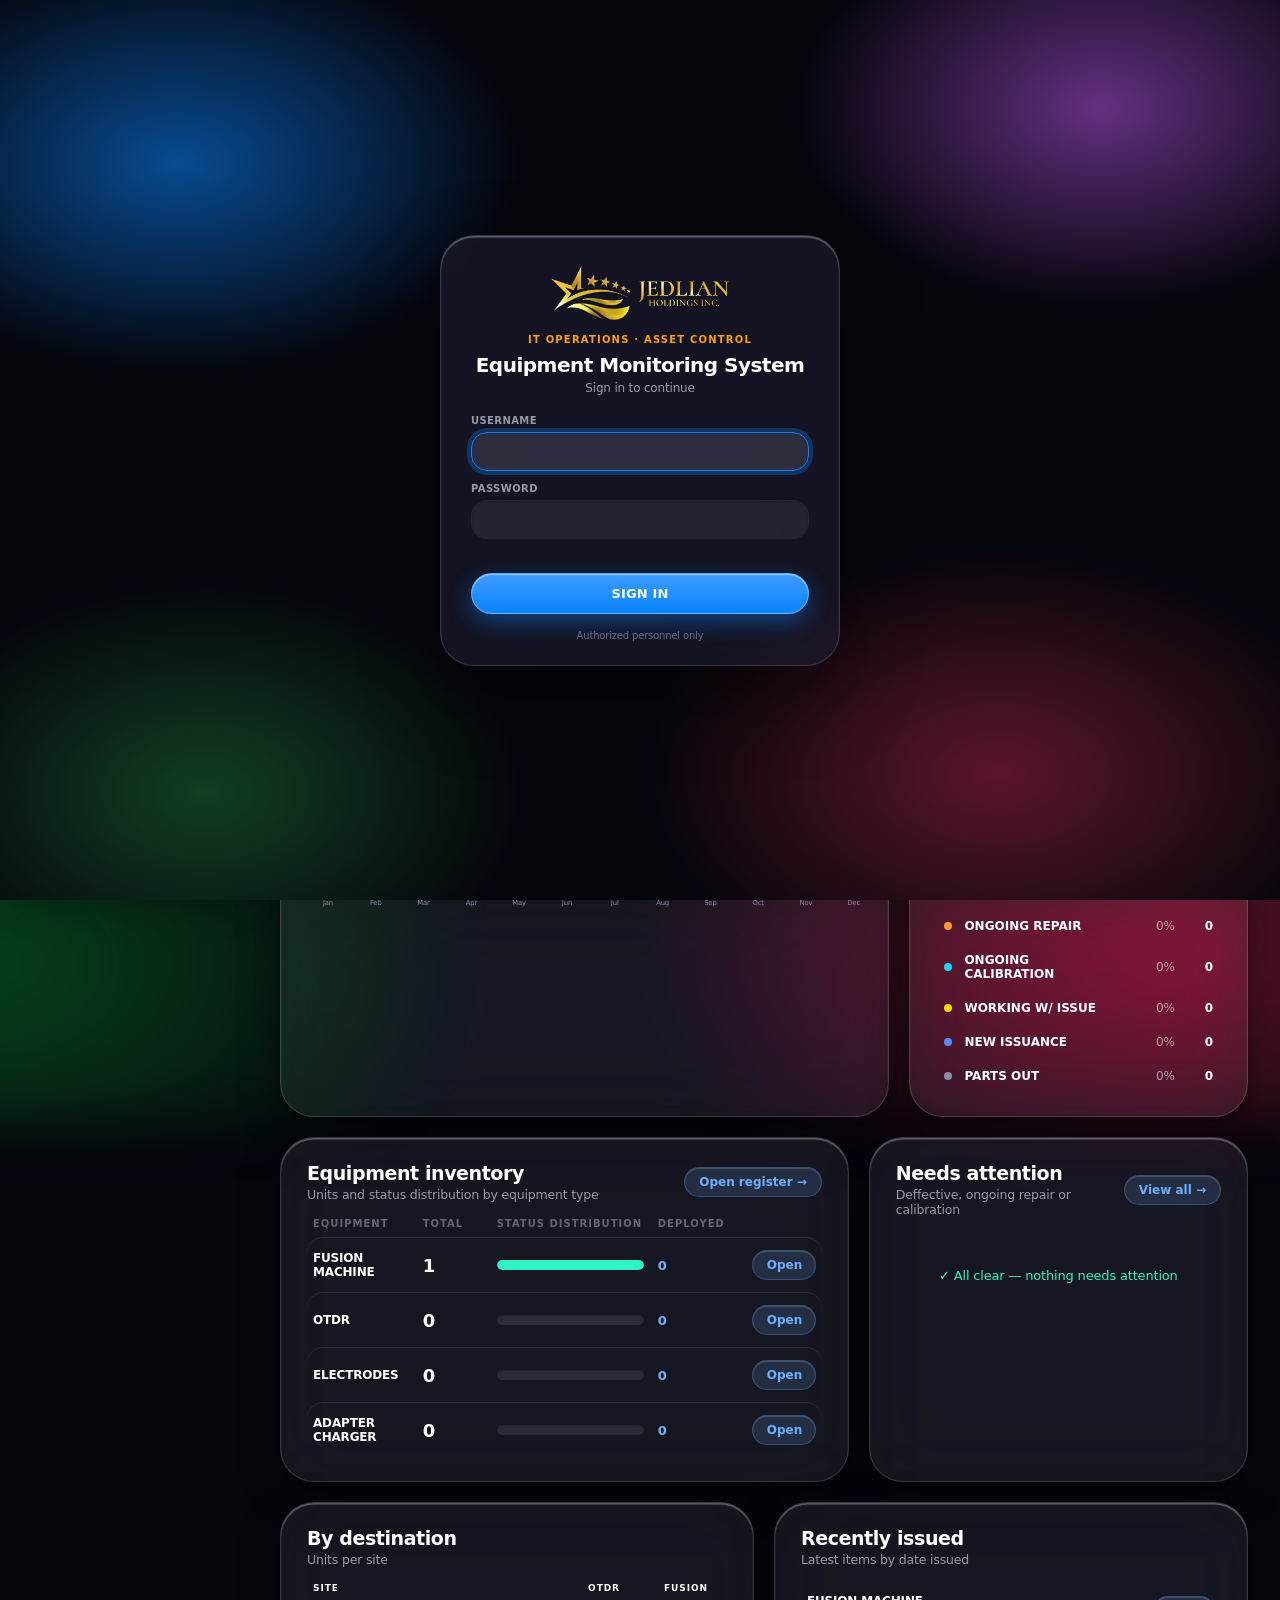
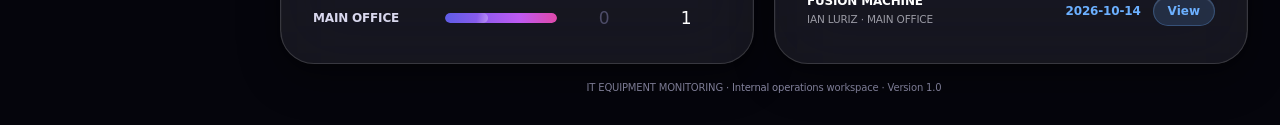
==== commit c61e95a5: "Add files via upload" ====
--- a/index.html
+++ b/index.html
@@ -3,28 +3,1717 @@
 <head>
 <meta charset="utf-8"><meta name="viewport" content="width=device-width,initial-scale=1">
 <title>IT Equipment Monitoring</title>
-<meta name="description" content="IT equipment monitoring, accountability and calibration tracking system.">
-<meta name="theme-color" content="#10243a">
-<link rel="icon" type="image/png" href="assets/logo-jedlian-holdings.png">
-<link rel="stylesheet" href="css/styles.css"><script src="js/theme-init.js"></script><script src="js/palette-init.js"></script></head>
+<style>
+:root{--navy:#10243a;--navy2:#173955;--gold:#d7a94b;--bg:#f3f6fa;--ink:#172638;--muted:#6c7b8d;--line:#e3e9f0;--white:#fff;--green:#168567;--red:#c94c4c;--orange:#bd7a16;--blue:#346fc2}
+*{box-sizing:border-box}body{margin:0;font-family:Inter,Segoe UI,Arial,sans-serif;background:var(--bg);color:var(--ink)}button,input,select,textarea{font:inherit}button{cursor:pointer}
+.app{display:grid;grid-template-columns:248px 1fr;min-height:100vh}.sidebar{background:linear-gradient(180deg,var(--navy),#0c1a2a);color:#fff;padding:24px 16px;display:flex;flex-direction:column;gap:26px}.brand{display:flex;gap:12px;align-items:center;padding:0 8px}.brandmark{height:42px;width:42px;border-radius:12px;background:var(--gold);color:var(--navy);font-weight:900;display:grid;place-items:center;font-size:17px}.brand strong{display:block;letter-spacing:.08em;font-size:14px}.brand small{color:#b9c8d8;font-size:11px;display:block;line-height:1.3;margin-top:2px}.navlabel{font-size:10px;letter-spacing:.16em;color:#8297ab;padding:0 12px;margin-bottom:8px}.nav button{width:100%;border:0;background:transparent;color:#c5d2df;text-align:left;padding:12px;border-radius:9px;margin:2px 0;display:flex;gap:12px;align-items:center}.nav button.active,.nav button:hover{background:#203d58;color:white}.nav .ico{width:18px;text-align:center;color:var(--gold)}.sidefoot{margin-top:auto;border-top:1px solid #2a4055;padding:16px 8px;color:#a8b8c8;font-size:11px;line-height:1.6}
+main{min-width:0}.topbar{height:76px;background:#fff;border-bottom:1px solid var(--line);display:flex;align-items:center;justify-content:space-between;padding:0 32px;gap:16px}.crumb{font-size:12px;color:var(--muted)}.crumb strong{color:var(--ink);font-size:14px}.topright{display:flex;align-items:center;gap:14px}.live{font-size:11px;color:var(--green);background:#e7f6f0;border-radius:20px;padding:7px 10px}.avatar{height:36px;width:36px;border-radius:50%;background:#e8edf4;color:var(--navy);display:grid;place-items:center;font-weight:800;font-size:12px}
+.content{padding:28px 32px;max-width:1600px;margin:auto}.pagehead{display:flex;justify-content:space-between;align-items:flex-start;gap:20px;margin-bottom:24px}.eyebrow{font-size:11px;font-weight:800;letter-spacing:.15em;color:#9a742c;text-transform:uppercase}.pagehead h1{font-size:27px;margin:7px 0 6px;letter-spacing:-.04em}.sub{font-size:13px;color:var(--muted)}.actions{display:flex;gap:9px;flex-wrap:wrap}.btn{border:1px solid var(--line);background:white;color:var(--ink);padding:10px 14px;border-radius:8px;font-weight:700;font-size:12px}.btn.primary{background:var(--navy);color:#fff;border-color:var(--navy)}.btn.gold{background:var(--gold);color:#18283a;border-color:var(--gold)}.btn:hover{filter:brightness(.97)}.stats{display:grid;grid-template-columns:repeat(5,minmax(0,1fr));gap:15px;margin-bottom:18px}.stat{background:#fff;border:1px solid var(--line);border-radius:13px;padding:19px;position:relative;overflow:hidden}.stat:after{content:"";position:absolute;width:5px;left:0;top:0;bottom:0;background:var(--gold)}.statlabel{font-size:12px;color:var(--muted);font-weight:600}.statrow{display:flex;align-items:center;justify-content:space-between;margin-top:12px}.statnum{font-size:30px;font-weight:800;letter-spacing:-.04em}.staticon{width:38px;height:38px;display:grid;place-items:center;border-radius:10px;background:#f5f0e5;color:#94702b;font-size:18px}.statnote{font-size:11px;color:var(--muted);margin-top:6px}
+.grid2{display:grid;grid-template-columns:1fr;gap:16px;margin-bottom:18px}.panel{background:white;border:1px solid var(--line);border-radius:13px;padding:20px;min-width:0}.panelhead{display:flex;align-items:center;justify-content:space-between;gap:10px;margin-bottom:18px}.panelhead h2{font-size:14px;margin:0}.panelhead p{font-size:11px;color:var(--muted);margin:5px 0 0}.legend{display:flex;gap:12px;font-size:10px;color:var(--muted)}.legend span:before{content:"";display:inline-block;width:7px;height:7px;border-radius:2px;background:var(--gold);margin-right:5px}.legend span:nth-child(2):before{background:var(--blue)}.legend span:nth-child(3):before{background:var(--red)}
+.statusbars{display:flex;flex-direction:column;gap:15px}.barline{display:grid;grid-template-columns:125px 1fr 32px;gap:10px;align-items:center;font-size:12px}.barlabel{color:#526174}.track{height:9px;background:#edf1f5;border-radius:10px;overflow:hidden}.fill{height:100%;border-radius:10px;background:var(--green)}.barline:nth-child(2) .fill{background:var(--red)}.barline:nth-child(3) .fill{background:var(--orange)}.barline:nth-child(4) .fill{background:var(--blue)}.barline:nth-child(5) .fill{background:#8795a7}
+.donutwrap{display:flex;align-items:center;gap:25px;justify-content:center;min-height:145px}.donut{width:140px;height:140px;border-radius:50%;background:conic-gradient(var(--green) 0 100%);display:grid;place-items:center;position:relative;flex-shrink:0}.donut:after{content:"";position:absolute;inset:15px;border-radius:50%;background:white}.donutcenter{z-index:1;text-align:center}.donutcenter strong{display:block;font-size:27px}.donutcenter small{font-size:10px;color:var(--muted)}.donutlegend{display:flex;flex-direction:column;gap:12px;font-size:12px;min-width:130px}.ditem{display:flex;justify-content:space-between;gap:16px;color:#526174}.ditem b{color:var(--ink)}.dot{display:inline-block;width:8px;height:8px;border-radius:3px;margin-right:7px}
+.tablepanel{padding:0;overflow:hidden}.tabletop{padding:20px 20px 16px;display:flex;justify-content:space-between;gap:16px;align-items:center;flex-wrap:wrap}.tabletop h2{font-size:14px;margin:0}.tabletop p{font-size:11px;color:var(--muted);margin:5px 0 0}.filters{display:flex;gap:8px;flex-wrap:wrap}.search{min-width:210px}.field{border:1px solid #dbe3eb;border-radius:8px;padding:10px 11px;background:white;color:var(--ink);font-size:12px;outline:none}.field:focus{border-color:var(--blue);box-shadow:0 0 0 3px #346fc21a}.tablewrap{overflow:auto}table{width:100%;border-collapse:collapse;white-space:nowrap}thead{background:#f7f9fb}th{font-size:10px;text-transform:uppercase;letter-spacing:.06em;color:#728093;text-align:left;padding:13px 16px;border-top:1px solid var(--line);border-bottom:1px solid var(--line)}td{padding:14px 16px;font-size:12px;border-bottom:1px solid #edf1f5}tbody tr:hover{background:#fafbfd}.equip{font-weight:800;color:#23374c}.subcell{font-size:10px;color:var(--muted);margin-top:4px}.pill{display:inline-flex;align-items:center;padding:5px 8px;border-radius:20px;font-size:10px;font-weight:800}.pill.good{background:#e4f5ee;color:#147756}.pill.defective{background:#fdeaea;color:#b83c3c}.pill.repair{background:#fff2df;color:#9a610e}.pill.calibration{background:#e8f0ff;color:#285da6}.pill.parts{background:#eef0f3;color:#586475}.rowactions{display:flex;gap:5px}.iconbtn{border:1px solid var(--line);background:#fff;border-radius:6px;padding:6px 8px;color:#586879;font-size:11px}.empty{padding:35px;text-align:center;color:var(--muted);font-size:13px}.tablefoot{display:flex;justify-content:space-between;gap:10px;align-items:center;padding:13px 20px;color:var(--muted);font-size:11px}.footer{padding:18px 0 4px;text-align:center;font-size:10px;color:#8a96a5}
+.overlay{position:fixed;inset:0;background:#0b1b2bb8;display:none;align-items:center;justify-content:center;padding:20px;z-index:10}.overlay.show{display:flex}.modal{width:min(760px,100%);max-height:92vh;overflow:auto;background:white;border-radius:15px;box-shadow:0 25px 80px #0003}.modalhead{padding:20px 24px;border-bottom:1px solid var(--line);display:flex;justify-content:space-between;align-items:center}.modalhead h2{font-size:17px;margin:0}.x{border:0;background:#f0f3f7;border-radius:8px;padding:7px 10px}.formgrid{padding:22px 24px;display:grid;grid-template-columns:repeat(3,minmax(0,1fr));gap:14px}.formfield label{display:block;font-size:11px;font-weight:800;color:#596b7e;margin-bottom:7px}.formfield input,.formfield select,.formfield textarea{width:100%;min-width:0}.formfield.wide{grid-column:span 3}.formfield.half{grid-column:span 2}.modalfoot{padding:16px 24px;border-top:1px solid var(--line);display:flex;justify-content:flex-end;gap:8px}.toast{position:fixed;right:22px;bottom:22px;background:var(--navy);color:white;padding:13px 18px;border-radius:9px;font-size:12px;box-shadow:0 8px 30px #0002;display:none;z-index:20}.toast.show{display:block}
+@media(max-width:1000px){.app{grid-template-columns:76px 1fr}.sidebar{padding:20px 10px}.brand{justify-content:center;padding:0}.brandtext,.navlabel,.nav .navtxt,.sidefoot{display:none}.nav button{justify-content:center}.stats{grid-template-columns:repeat(2,1fr)}.stat:last-child{grid-column:span 2}.grid2{grid-template-columns:1fr}.content{padding:22px}.topbar{padding:0 22px}}
+@media(max-width:600px){.app{grid-template-columns:1fr}.sidebar{display:none}.topbar{height:60px;padding:0 16px}.content{padding:18px 13px}.pagehead{display:block}.actions{margin-top:15px}.stats{gap:9px}.stat{padding:14px}.statnum{font-size:25px}.staticon{display:none}.formgrid{grid-template-columns:1fr;padding:17px}.formfield.wide,.formfield.half{grid-column:span 1}.modalhead,.modalfoot{padding:16px}.barline{grid-template-columns:100px 1fr 24px}.donutwrap{gap:12px}.donut{width:115px;height:115px}.donut:after{inset:13px}.search{min-width:100%;width:100%}.filters{width:100%}.filters select{flex:1;min-width:130px}}
+
+/* ===== Dark neon SOC theme ===== */
+:root{--bg:#07070d;--ink:#ecebf7;--muted:#8d8ca8;--line:#23233a;--panel:#0e0e18;--panel2:#12121f;--neo-o:#ff8a1f;--neo-p:#ff2d95;--neo-v:#a24bff;--neo-c:#22d3ee;--grad:linear-gradient(90deg,#ff8a1f,#ff2d95 55%,#a24bff);color-scheme:dark}
+body{background:radial-gradient(1100px 500px at 85% -10%,#2a1240 0,transparent 60%),radial-gradient(900px 500px at 0 100%,#13203a 0,transparent 55%),var(--bg);color:var(--ink)}
+.sidebar{background:linear-gradient(180deg,#0b0b14,#07070d);border-right:1px solid var(--line)}
+.brandmark{background:var(--grad);color:#fff;box-shadow:0 0 18px #ff2d9566}
+.brand small,.sidefoot{color:#8d8ca8}.brand small{font-size:11px;font-weight:800;letter-spacing:.04em;line-height:1.35;color:#fff}.navlabel{color:#6e6d8a}.sidefoot{border-top-color:var(--line)}
+.nav button{color:#b9b8d2;transition:.2s;position:relative}
+.nav button:hover{background:#15152a;color:#fff}
+.nav button.active{background:linear-gradient(90deg,#ff2d9526,#a24bff14);color:#fff;box-shadow:inset 3px 0 0 var(--neo-p),0 0 18px #ff2d9522}
+.nav .ico{color:var(--neo-o)}.nav button.active .ico{color:var(--neo-p);text-shadow:0 0 8px var(--neo-p)}
+.topbar{background:#0a0a12cc;backdrop-filter:blur(8px);border-bottom:1px solid var(--line)}
+.crumb strong{color:#fff}.live{background:#0e2a26;color:#2ff3c6;box-shadow:0 0 10px #2ff3c633;animation:pulse 2.4s infinite}
+@keyframes pulse{50%{box-shadow:0 0 18px #2ff3c666}}
+.avatar{background:#1a1a30;color:#fff;border:1px solid #34345a}
+.eyebrow{color:var(--neo-o);text-shadow:0 0 10px #ff8a1f66}.pagehead h1{color:#fff}
+.btn{background:#12121f;border-color:#2c2c4a;color:#dcdbf2;transition:.2s}
+.btn:hover{filter:none;border-color:var(--neo-c);box-shadow:0 0 14px #22d3ee55;color:#fff}
+.btn.primary{background:linear-gradient(90deg,#ff2d95,#a24bff);border-color:transparent;color:#fff;box-shadow:0 0 16px #ff2d9555}
+.btn.primary:hover{box-shadow:0 0 26px #ff2d95aa;transform:translateY(-1px);border-color:transparent}
+.stat,.panel{background:linear-gradient(180deg,var(--panel2),var(--panel));border:1px solid var(--line);box-shadow:0 6px 24px #0008;transition:.25s}
+.stat:hover,.panel:hover{border-color:#3a3a66;box-shadow:0 0 22px #a24bff33}
+.stat:hover{transform:translateY(-2px)}
+.stat:after{background:var(--grad);box-shadow:0 0 12px #ff2d95}
+.statlabel{color:#a3a2bd}.statnum{color:#fff;text-shadow:0 0 14px #ff2d9544}.statnote,.panelhead p,.tabletop p,.sub,.legend{color:var(--muted)}
+.staticon{background:#1d1530;color:var(--neo-p);box-shadow:inset 0 0 0 1px #ff2d9533}
+.panelhead h2,.tabletop h2{color:#fff}
+.legend span:before{background:var(--neo-o)}.legend span:nth-child(2):before{background:var(--neo-c)}.legend span:nth-child(3):before{background:var(--neo-p)}
+.barlabel{color:#a9a8c4}.track{background:#1a1a2e}.fill{box-shadow:0 0 12px currentColor;transition:width .8s ease}
+.donut:after{background:var(--panel)}.donut{box-shadow:0 0 28px #a24bff44}.donutcenter strong{color:#fff}.donutcenter small{color:var(--muted)}.ditem{color:#a9a8c4}.ditem b{color:#fff}
+.field{background:#0c0c17;border-color:#2c2c4a;color:var(--ink)}.field::placeholder{color:#6e6d8a}.field:focus{border-color:var(--neo-c);box-shadow:0 0 0 3px #22d3ee22,0 0 14px #22d3ee44}
+thead{background:#0b0b16}th{color:#8d8ca8;border-color:var(--line)}td{border-bottom-color:#1a1a2e;color:#d9d8ee}
+tbody tr{transition:.15s}tbody tr:hover{background:linear-gradient(90deg,#ff2d950f,#a24bff0d);box-shadow:inset 3px 0 0 var(--neo-p)}
+.equip{color:#fff}.subcell{color:var(--muted)}
+.pill{border:1px solid currentColor;background:transparent}
+.pill.good{background:#0c2a25;color:#2ff3c6;box-shadow:0 0 10px #2ff3c633}
+.pill.defective{background:#2d0f1a;color:#ff4d6d;box-shadow:0 0 10px #ff4d6d33}
+.pill.repair{background:#2c1a08;color:#ff9a2e;box-shadow:0 0 10px #ff9a2e33}
+.pill.calibration{background:#08242b;color:#22d3ee;box-shadow:0 0 10px #22d3ee33}
+.pill.parts{background:#1a1a2c;color:#a3a2bd}
+.iconbtn{background:#12121f;border-color:#2c2c4a;color:#c2c1dc;transition:.2s}
+.iconbtn:hover{border-color:var(--neo-p);color:#fff;box-shadow:0 0 12px #ff2d9566}
+.iconbtn.deployed{background:#9a22dd;color:#fff;border-color:#c98af0;box-shadow:0 0 4px #b026ff55}
+.stat.deployedcard{border-color:#b026ff;box-shadow:0 0 0 1px #b026ff66,0 0 22px #b026ff77}.deployedcard .statnum{color:#d27dff;text-shadow:0 0 14px #b026ff}
+.empty,.tablefoot,.footer{color:var(--muted)}
+.overlay{background:#03030aD9;backdrop-filter:blur(4px)}
+.modal{background:linear-gradient(180deg,#14142a,#0d0d18);border:1px solid #34345a;box-shadow:0 0 50px #a24bff33}
+.modalhead,.modalfoot{border-color:var(--line)}.modalhead h2{color:#fff}.formfield label{color:#a3a2bd}
+.x{background:#1a1a30;color:#fff}.x:hover{box-shadow:0 0 12px #ff2d9566}
+.toast{background:#14142a;border:1px solid var(--neo-p);box-shadow:0 0 24px #ff2d9566}
+::-webkit-scrollbar{height:10px;width:10px}::-webkit-scrollbar-thumb{background:#2c2c4a;border-radius:10px}
+.pill.clickable{cursor:pointer;gap:5px;transition:.2s;user-select:none}.pill.clickable:hover{filter:brightness(1.25);transform:translateY(-1px)}.pill .caret{font-size:9px;opacity:.8}
+#statusMenu{position:fixed;z-index:30;min-width:250px;background:linear-gradient(180deg,#171730,#0d0d1a);border:1px solid #34345a;border-radius:12px;padding:8px;box-shadow:0 0 30px #a24bff44,0 14px 40px #000c}
+#statusMenu .smhead{font-size:10px;letter-spacing:.14em;color:#8d8ca8;padding:6px 10px 8px;border-bottom:1px solid #23233a;margin-bottom:6px}
+#statusMenu .smitem{width:100%;display:flex;align-items:center;gap:10px;background:transparent;border:0;border-radius:8px;padding:9px 10px;color:#dcdbf2;font-size:12px;font-weight:700;text-align:left;transition:.15s}
+#statusMenu .smitem i{width:9px;height:9px;border-radius:50%;flex:none}#statusMenu .smitem span{flex:1}#statusMenu .smitem b{color:#8d8ca8;font-weight:700}#statusMenu .smitem em{font-style:normal;color:#2ff3c6}
+#statusMenu .smitem:hover{background:linear-gradient(90deg,#ff2d9526,#a24bff1a);box-shadow:inset 3px 0 0 #ff2d95;color:#fff}#statusMenu .smitem.cur{background:#ffffff0d;color:#fff}
+.equipcards{display:grid;grid-template-columns:repeat(2,minmax(0,1fr));gap:15px;margin-bottom:18px}.ecard{padding-bottom:16px}
+.ecstat{margin-top:14px;border-top:1px solid var(--line);padding-top:12px;display:flex;flex-direction:column;gap:9px}.echead{font-size:10px;letter-spacing:.14em;color:#8d8ca8}
+.ecrow{display:grid;grid-template-columns:9px 150px 1fr 26px;gap:10px;align-items:center;font-size:11px;font-weight:700;color:#c9c8e2}.ecrow i{width:9px;height:9px;border-radius:50%}.ecrow b{text-align:right;color:#fff}
+.ectrack{height:6px;background:#1a1a2e;border-radius:6px;overflow:hidden}.ectrack div{height:100%;border-radius:6px;transition:width .6s}
+@media(max-width:600px){.equipcards{grid-template-columns:1fr}.ecrow{grid-template-columns:9px 1fr 60px 24px}}
+.ecard{padding:24px 26px 22px}
+.ecard .statlabel{font-size:18px;font-weight:800;letter-spacing:.14em;color:#fff;text-shadow:0 0 14px #ff2d95aa}
+.ecard .statnum{font-size:68px;line-height:1;font-weight:900;background:linear-gradient(90deg,#ffb347,#ff2d95 55%,#c04bff);-webkit-background-clip:text;background-clip:text;color:transparent;-webkit-text-fill-color:transparent;text-shadow:none;filter:drop-shadow(0 0 14px #ff2d9588)}
+.ecard .staticon{width:58px;height:58px;font-size:28px;border-radius:14px;background:#2a1240;color:#ff4fb0;box-shadow:0 0 22px #ff2d9566,inset 0 0 0 1px #ff2d9566}
+.ecard .statnote{font-size:14px;font-weight:700;color:#c9c8e2;margin-top:10px;letter-spacing:.05em}
+.ecard .echead{font-size:13px;font-weight:800;letter-spacing:.2em;color:#ff9a2e;text-shadow:0 0 10px #ff9a2e88}
+.ecard .ecstat{gap:13px;margin-top:18px;padding-top:16px}
+.ecard .ecrow{grid-template-columns:12px 190px 1fr 40px;gap:13px;font-size:15px;font-weight:800;color:#fff}
+.ecard .ecrow i{width:12px;height:12px}.ecard .ecrow b{font-size:20px;text-shadow:0 0 10px #ffffff66}
+.ecard .ectrack{height:9px}
+.ecard:hover{box-shadow:0 0 30px #ff2d9555,0 0 60px #a24bff33}
+@media(max-width:600px){.ecard .statnum{font-size:52px}.ecard .ecrow{grid-template-columns:12px 1fr 50px 32px;font-size:13px}}
+.healthpanel{background:linear-gradient(135deg,#2a0f6b 0,#4a12b5 55%,#6b1fe3 100%)!important;border-color:#8b5cf6!important;box-shadow:0 0 40px #7c3aed55!important}
+.healthpanel .panelhead p{color:#cdb8ff}.healthbadge{text-align:right}.healthbadge strong{display:block;font-size:32px;color:#fff;text-shadow:0 0 16px #fff9;line-height:1}.healthbadge small{font-size:10px;letter-spacing:.14em;color:#d9c8ff}
+.hlegend{display:flex;gap:16px;flex-wrap:wrap;font-size:11px;color:#e9ddff;margin:-6px 0 8px}.hlegend span:before{content:"";display:inline-block;width:18px;height:3px;border-radius:3px;margin-right:7px;vertical-align:middle;background:#e9d5ff}.hlegend .l2:before{background:#f0abfc}.hlegend .l3:before{background:#fff;box-shadow:0 0 8px #fff}
+#healthChart svg{display:block}
+.donutlegend.hl{flex-direction:row;flex-wrap:wrap;justify-content:center;gap:10px;margin-top:14px;min-width:0}.hl .ditem{background:#ffffff14;border:1px solid #ffffff2a;border-radius:22px;padding:7px 14px;gap:12px;color:#fff;font-size:12px;font-weight:700}
+#tableBody td{position:relative}.datepick{display:inline-flex;align-items:center;gap:7px;cursor:pointer;border:1px dashed #a24bff;border-radius:8px;padding:5px 10px;font-weight:700;color:#e9d5ff;background:#a24bff14;transition:.2s;user-select:none}
+.datepick:hover{background:#a24bff33;box-shadow:0 0 14px #a24bff88;border-style:solid;color:#fff}
+.dateghost{position:absolute;left:16px;bottom:6px;width:1px;height:1px;opacity:0;pointer-events:none;border:0;padding:0}
+
+/* ===== Minimal IT dashboard ===== */
+.dash{display:flex;flex-direction:column;gap:20px}
+.dash .panel{background:#0f0f19;box-shadow:none;border-color:#22223a;padding:20px 22px}.dash .panel:hover{border-color:#34345a;box-shadow:none}
+.kpis{display:grid;grid-template-columns:repeat(6,minmax(0,1fr));gap:20px}@media(max-width:1500px){.kpis{grid-template-columns:repeat(3,minmax(0,1fr))}}
+.kpi{position:relative;text-align:left;background:#0f0f19;border:1px solid #22223a;border-radius:12px;padding:16px 18px 15px;color:var(--ink);display:flex;flex-direction:column;gap:4px;overflow:hidden;transition:.2s}
+.kpi:before{content:"";position:absolute;left:0;right:0;top:0;height:2px;background:var(--c);opacity:.85}
+.kpi:hover{border-color:var(--c);transform:translateY(-2px);background:#13131f;box-shadow:0 8px 24px #0009}
+.kl{font-size:11px;font-weight:700;letter-spacing:.08em;text-transform:uppercase;color:#8d8ca8}.kn{font-size:32px;font-weight:800;letter-spacing:-.03em;color:#fff;line-height:1.1}.kt{font-size:11px;color:#6e6d8a}
+.kpi.alertpulse{border-color:var(--c);animation:kpiPulse 1.8s ease-in-out infinite}
+.kpi.alertpulse:before{height:3px;opacity:1;box-shadow:0 0 12px var(--c);animation:kpiBar 1.8s ease-in-out infinite}
+.kpi.alertpulse .kn{color:#fff;text-shadow:0 0 14px var(--c);animation:kpiNum 1.8s ease-in-out infinite}
+.kpi.alertpulse:after{content:"";position:absolute;inset:0;border-radius:inherit;pointer-events:none;background:radial-gradient(120% 90% at 50% 0%,color-mix(in srgb,var(--c) 28%,transparent),transparent 70%);opacity:0;animation:kpiGlow 1.8s ease-in-out infinite}
+@keyframes kpiPulse{0%,100%{box-shadow:0 0 0 0 color-mix(in srgb,var(--c) 55%,transparent),0 0 8px color-mix(in srgb,var(--c) 35%,transparent)}50%{box-shadow:0 0 0 6px transparent,0 0 26px color-mix(in srgb,var(--c) 70%,transparent)}}
+@keyframes kpiGlow{0%,100%{opacity:0}50%{opacity:1}}
+@keyframes kpiBar{0%,100%{opacity:.6}50%{opacity:1}}
+@keyframes kpiNum{0%,100%{text-shadow:0 0 6px var(--c)}50%{text-shadow:0 0 18px var(--c),0 0 32px var(--c)}}
+@media (prefers-reduced-motion:reduce){.kpi.alertpulse,.kpi.alertpulse:before,.kpi.alertpulse:after,.kpi.alertpulse .kn{animation:none}.kpi.alertpulse{box-shadow:0 0 18px color-mix(in srgb,var(--c) 55%,transparent)}}
+.ka{position:absolute;right:14px;top:14px;color:var(--c);opacity:0;transform:translate(-4px,4px);transition:.2s;font-size:15px}.kpi:hover .ka{opacity:1;transform:none}
+.dgrid{display:grid;gap:20px}.dgrid.a{grid-template-columns:1.8fr 1fr}.dgrid.b{grid-template-columns:1.5fr 1fr}.dgrid.c{grid-template-columns:1fr 1fr}
+.dash .panelhead{margin-bottom:14px}.dash .panelhead h2{font-size:14px}
+.link{background:transparent;border:1px solid #2c2c4a;color:#c4b5fd;border-radius:8px;padding:6px 11px;font-size:11px;font-weight:700;transition:.15s;white-space:nowrap}.link:hover{background:#8b5cf622;border-color:#8b5cf6;color:#fff}
+.dash .hlegend{margin:0 0 6px;color:#a3a2bd}.dash .hlegend span:before{height:3px}.dash .hlegend .l1:before{background:#8b5cf6}.dash .hlegend .l2:before{background:#22d3ee}.dash .hlegend .l3:before{background:#c4b5fd;box-shadow:none}
+.cdot{transition:.15s;cursor:pointer}.cdot:hover{r:6;stroke:#fff}
+.score{display:flex;align-items:baseline;gap:10px;margin-bottom:12px}.score strong{font-size:40px;color:#fff;letter-spacing:-.03em}.score small{font-size:10px;letter-spacing:.12em;color:#8d8ca8}
+.seg{display:flex;height:8px;border-radius:8px;overflow:hidden;background:#1a1a2e;gap:2px}.seg span{display:block;min-width:4px;transition:.2s}.seg span:hover{filter:brightness(1.3)}
+.hrows{margin-top:14px;display:flex;flex-direction:column;gap:2px}
+.hrow{display:grid;grid-template-columns:10px 1fr 44px 28px;gap:10px;align-items:center;background:transparent;border:0;border-radius:8px;padding:9px 8px;color:#d9d8ee;font-size:12px;font-weight:600;text-align:left;transition:.15s}.hrow i{width:8px;height:8px;border-radius:50%}.hrow em{font-style:normal;color:#8d8ca8;text-align:right}.hrow b{text-align:right;color:#fff}.hrow:hover{background:#ffffff0a;color:#fff}
+.ihead,.irow{display:grid;grid-template-columns:1.3fr 60px 2fr 80px 64px;gap:14px;align-items:center}.ihead{font-size:10px;letter-spacing:.1em;color:#6e6d8a;padding:0 6px 8px}
+.irow{padding:12px 6px;border-top:1px solid #1a1a2e;border-radius:6px;transition:.15s}.irow:hover{background:#ffffff08}.irow .in{color:#fff;font-size:12px}.irow .it{font-size:18px;font-weight:800;color:#fff}.irow .id{color:#c4b5fd;font-weight:700;font-size:13px}
+.arow{display:grid;grid-template-columns:1fr auto auto;gap:12px;align-items:center;padding:11px 6px;border-top:1px solid #1a1a2e;border-radius:6px;transition:.15s}.arow:first-child{border-top:0}.arow:hover{background:#ffffff08}
+.arow b{display:block;color:#fff;font-size:12px}.arow small{color:#8d8ca8;font-size:10.5px}.acts{display:flex;gap:6px}.rdate{font-size:12px;color:#c4b5fd;font-weight:700}.more{padding:10px 6px;font-size:11px;color:#8d8ca8}
+.empty.ok{color:#2ff3c6}
+.drow{width:100%;display:grid;grid-template-columns:120px 1fr 30px;gap:12px;align-items:center;background:transparent;border:0;border-radius:8px;padding:9px 6px;color:#d9d8ee;font-size:12px;font-weight:600;text-align:left;transition:.15s}.drow:hover{background:#ffffff0a;color:#fff}.drow b{text-align:right;color:#fff}
+.dbar{height:6px;background:#1a1a2e;border-radius:6px;overflow:hidden}.dbar div{height:100%;background:linear-gradient(90deg,#8b5cf6,#c4b5fd);border-radius:6px;transition:width .5s}
+@media(max-width:1100px){.kpis{grid-template-columns:repeat(3,1fr)}.dgrid.a,.dgrid.b,.dgrid.c{grid-template-columns:1fr}}
+@media(max-width:600px){.kpis{grid-template-columns:repeat(2,1fr)}.ihead{display:none}.irow{grid-template-columns:1fr 40px 64px;row-gap:8px}.irow .seg{grid-column:1/-1;order:5}.irow .id{display:none}.arow{grid-template-columns:1fr auto}.arow .acts{grid-column:1/-1}}
+.trashbtn{color:#ff7a8e}.trashbtn:hover{background:#ff4d6d22;border-color:#ff4d6d!important;color:#fff;box-shadow:0 0 12px #ff4d6d77!important}
+.cbox{position:fixed;inset:0;z-index:60;background:#03030acc;backdrop-filter:blur(4px);display:grid;place-items:center;padding:20px}
+.cdlg{width:min(380px,100%);background:linear-gradient(180deg,#171730,#0d0d1a);border:1px solid #ff4d6d66;border-radius:16px;padding:26px;text-align:center;box-shadow:0 0 40px #ff4d6d33,0 20px 60px #000c}
+.cico{font-size:30px;margin-bottom:6px}.cdlg h3{margin:0 0 8px;color:#fff;font-size:17px}.cdlg p{margin:0 0 20px;color:#a3a2bd;font-size:13px;line-height:1.6}.cdlg p b{color:#fff}
+.cbtns{display:flex;gap:10px;justify-content:center}.btn.danger{background:linear-gradient(90deg,#ff4d6d,#e11d48);border-color:transparent;color:#fff;box-shadow:0 0 16px #ff4d6d66}.btn.danger:hover{box-shadow:0 0 26px #ff4d6dbb;border-color:transparent}
+#printArea{display:none}
+@media print{@page{size:A4;margin:12mm}body>*:not(#printArea){display:none!important}body{background:#fff!important}#printArea{display:block!important;-webkit-print-color-adjust:exact;print-color-adjust:exact}}
+.ps{font-family:Arial,Helvetica,sans-serif;color:#1b2a41;font-size:11.5px;line-height:1.45}.ps *{box-sizing:border-box}
+.ps-head{display:flex;justify-content:space-between;align-items:center;gap:20px;padding:0 0 12px}
+.ps-title small{display:block;color:#52637d;font-size:9.5px;letter-spacing:1.4px;font-weight:700;margin-bottom:6px}.ps-title h1{margin:0;font-size:22px;letter-spacing:.8px;color:#14233b}
+.ps-logo{height:56px;width:auto;display:block}
+.ps-bar{height:4px;background:linear-gradient(90deg,#14233b 0,#14233b 62%,#c9a227 62%,#e6c75a 100%)}
+.ps-meta{display:flex;border:1px solid #dbe4f0;border-top:0;margin-bottom:6px}.ps-meta>div{flex:1;padding:8px 12px;border-right:1px solid #dbe4f0}.ps-meta>div:last-child{border-right:0}
+.ps-meta span{display:block;font-size:9px;letter-spacing:.9px;text-transform:uppercase;color:#52637d;font-weight:700;margin-bottom:3px}.ps-meta b{font-size:12.5px;color:#14233b}
+.ps-pill{display:inline-block;border:1.5px solid #14233b;border-radius:20px;padding:2px 11px;font-size:10.5px!important;letter-spacing:.5px}
+.ps h2{display:flex;align-items:center;gap:8px;font-size:11px;letter-spacing:1.4px;text-transform:uppercase;color:#14233b;margin:14px 0 6px;padding-bottom:4px;border-bottom:1.5px solid #14233b}
+.ps h2 i{font-style:normal;display:inline-flex;align-items:center;justify-content:center;width:17px;height:17px;border-radius:50%;background:#14233b;color:#fff;font-size:10px;letter-spacing:0}
+.ps table{width:100%;border-collapse:collapse}.ps td{border:1px solid #cfd9e8;padding:7px 10px;width:25%;vertical-align:top;color:#14233b;background:transparent}
+.ps td.k{background:#f2f6fb;font-size:9.5px;font-weight:700;letter-spacing:.8px;color:#52637d;text-transform:uppercase}
+.ps td.v{font-weight:700;font-size:12.5px;color:#14233b}
+.ps-terms{margin:0;padding-left:18px;font-size:10.5px;color:#34445e}.ps-terms li{margin-bottom:3px;padding-left:2px}
+.ps-note{margin-top:12px;padding:9px 12px;background:#f2f6fb;border-left:4px solid #c9a227;font-size:10.5px;color:#34445e;font-style:italic}
+.ps-sign{display:flex;gap:26px;margin-top:50px}.ps-sign>div{flex:1;text-align:center;font-size:9.5px;color:#52637d;text-transform:uppercase;letter-spacing:.8px;position:relative}
+.ps-sign .ps-name{position:absolute;left:0;right:0;top:-20px;font-size:11.5px;font-weight:700;letter-spacing:.5px;color:#14233b;text-transform:uppercase}
+.ps-sign i{display:block;border-top:1.5px solid #14233b;margin-bottom:5px;height:0}.ps-sign b{display:block;color:#14233b;font-size:10px;letter-spacing:1px}.ps-sign em{display:block;font-style:normal;margin-top:9px;text-transform:none;letter-spacing:.3px;color:#52637d}
+.ps-foot{margin-top:22px;display:flex;justify-content:space-between;font-size:9px;color:#7a8aa3;border-top:1px solid #dbe4f0;padding-top:8px}
+.iconbtn.deployed{background:#9a22dd;color:#fff;border-color:#c98af0;box-shadow:0 0 4px #b026ff55}.stat.deployedcard{border-color:#b026ff;box-shadow:0 0 0 1px #b026ff55,0 0 14px #b026ff66}.deployedcard .statnum{color:#b026ff}.deployedcard .staticon{background:#b026ff;color:#fff;box-shadow:0 0 10px #b026ff}.remarkbox{display:flex;flex-direction:column;gap:8px;align-items:flex-start}
+.remarkbtn{display:inline-flex;align-items:center;justify-content:center;position:relative;padding:10px 12px;border-radius:10px;background:#0c0c17;color:#22d3ee;border:1px solid #2c2c4a;font:inherit;font-weight:700;cursor:pointer;transition:.2s}
+.remarkbtn:hover,.remarkbtn:focus-visible{border-color:#22d3ee;box-shadow:0 0 0 3px #22d3ee22,0 0 14px #22d3ee55;outline:none}
+.remarkpanel{display:none;width:100%}
+.remarkbox.open .remarkbtn{display:none}
+.remarkbox.open .remarkpanel{display:block;animation:remarkIn .18s ease-out}
+.remarkpanel textarea{width:100%;min-height:110px;resize:vertical;box-sizing:border-box}
+.remarkfoot{display:flex;justify-content:space-between;align-items:center;margin-top:6px;font-size:12px;color:#8d8ca8}
+.remarkcount.full{color:#ff4d6d;font-weight:700}
+.remarkhide{background:none;border:0;color:#22d3ee;font:inherit;font-size:12px;font-weight:700;cursor:pointer;padding:2px 4px}
+.remarkhide:hover{text-decoration:underline}
+@keyframes remarkIn{from{opacity:0;transform:translateY(-4px)}to{opacity:1;transform:none}}
+.remarkcell{display:-webkit-box;-webkit-line-clamp:3;-webkit-box-orient:vertical;overflow:hidden;white-space:pre-wrap;word-break:break-word}
+.brand{flex-direction:column;gap:12px;text-align:center}
+.brandlogo{display:block;width:120px;max-width:100%;height:auto}
+.brandtext{text-align:center}
+@media(max-width:1000px){.brandlogo{width:52px}}
+.kpi.hasWater .kl,.kpi.hasWater .kn,.kpi.hasWater .kt{position:relative;z-index:2}.kpi{min-height:150px}.kbreak{position:absolute;right:16px;bottom:12px;z-index:2;display:flex;flex-direction:column;align-items:flex-end;gap:3px;font-size:10px;font-weight:700;letter-spacing:.05em;color:#8d8ca8;text-align:right}.kbreak b{color:#fff;margin-left:4px;font-size:11px}
+.kpi.hasWater .kn{text-shadow:0 1px 6px #0008}
+.kpi.hasWater .ka{z-index:2}
+.water{position:absolute;left:0;right:0;bottom:0;height:var(--lvl,0%);opacity:0;pointer-events:none;z-index:1;transition:height 1.1s cubic-bezier(.22,1,.36,1),opacity .4s}
+.water.on{opacity:1}
+.water .wbody{position:absolute;left:0;right:0;top:8px;bottom:0;background:linear-gradient(180deg,#22d3ee66 0%,#0ea5e9aa 60%,#0369a1cc 100%)}
+.water .wv{position:absolute;left:0;right:0;top:-6px;height:14px;background-repeat:repeat-x;background-size:120px 14px}
+.water .w1{background-image:url("data:image/svg+xml;utf8,<svg xmlns='http://www.w3.org/2000/svg' viewBox='0 0 120 14' preserveAspectRatio='none'><path d='M0 7 Q15 0 30 7 T60 7 T90 7 T120 7 V14 H0Z' fill='%2322d3ee' fill-opacity='.55'/></svg>");animation:waterFlow 4.5s linear infinite}
+.water .w2{top:-9px;background-image:url("data:image/svg+xml;utf8,<svg xmlns='http://www.w3.org/2000/svg' viewBox='0 0 120 14' preserveAspectRatio='none'><path d='M0 7 Q15 14 30 7 T60 7 T90 7 T120 7 V14 H0Z' fill='%230ea5e9' fill-opacity='.4'/></svg>");animation:waterFlow 7s linear infinite reverse}
+@keyframes waterFlow{from{background-position-x:0}to{background-position-x:120px}}
+@media (prefers-reduced-motion:reduce){.water .wv{animation:none}.water{transition:none}}
+
+#loginGate{position:fixed;inset:0;z-index:9999;display:flex;align-items:center;justify-content:center;padding:20px;background:radial-gradient(900px 500px at 15% 10%,#2a1457 0,transparent 60%),radial-gradient(800px 500px at 90% 90%,#0b3b44 0,transparent 60%),#07070e;font-family:inherit}
+.lg-card{width:100%;max-width:400px;background:#0f0f19;border:1px solid #2a2a4a;border-radius:16px;padding:30px 30px 24px;box-shadow:0 20px 60px #000a,0 0 40px #8b5cf622;color:#e8e8f5}
+.lg-logo{display:block;height:54px;width:auto;margin:0 auto 14px}.lg-eye{text-align:center;font-size:10px;letter-spacing:.16em;color:#8d8ca8;font-weight:700}
+.lg-card h1{text-align:center;font-size:20px;margin:8px 0 4px;color:#fff}.lg-card p.lg-sub{text-align:center;font-size:12px;color:#8d8ca8;margin:0 0 20px}
+.lg-card label,.ad-body label{display:block;font-size:10px;font-weight:700;letter-spacing:.1em;text-transform:uppercase;color:#8d8ca8;margin:12px 0 6px}
+.lg-field{width:100%;background:#0a0a13;border:1px solid #2a2a4a;border-radius:9px;padding:11px 12px;color:#fff;font-size:13px;outline:none;font-family:inherit}.lg-field:focus{border-color:#8b5cf6;box-shadow:0 0 0 3px #8b5cf633}
+.lg-err{min-height:18px;margin-top:10px;font-size:12px;color:#ff6b86}
+.lg-btn{width:100%;margin-top:6px;padding:12px;border:0;border-radius:9px;font-weight:800;font-size:13px;letter-spacing:.04em;color:#fff;cursor:pointer;background:linear-gradient(90deg,#7c3aed,#c04bff);box-shadow:0 0 18px #8b5cf655}.lg-btn:hover{filter:brightness(1.1)}
+.lg-foot{margin-top:16px;text-align:center;font-size:10px;color:#6e6d8a}
+.uchip{display:flex;align-items:center;gap:9px;cursor:pointer}.uchip .utxt{display:flex;flex-direction:column;line-height:1.2}.uchip b{font-size:12px;color:#fff}.uchip small{font-size:10px;color:#8d8ca8;letter-spacing:.06em;text-transform:uppercase}
+#logoutBtn{padding:7px 12px;font-size:11px}
+.authov{position:fixed;inset:0;z-index:10000;background:#000b;display:flex;align-items:center;justify-content:center;padding:20px}
+.ad{width:100%;max-width:420px;background:#0f0f19;border:1px solid #2a2a4a;border-radius:14px;padding:22px 24px;color:#e8e8f5;box-shadow:0 20px 60px #000b}
+.ad h2{margin:0 0 4px;font-size:16px;color:#fff}.ad .ad-note{font-size:12px;color:#8d8ca8;margin:0 0 6px}.ad-foot{display:flex;justify-content:flex-end;gap:8px;margin-top:18px}.ad-err{min-height:16px;margin-top:8px;font-size:12px;color:#ff6b86}
+.role-user #addTop,.role-user label[for=importFile],.role-user label[for=restoreFile],.role-user [onclick^="editRecord"],.role-user [onclick^="deployRecord"],.role-user [onclick^="deleteRecord"],.role-user .pill .caret{display:none!important}
+.role-user .pill.clickable,.role-user .datepick{pointer-events:none;cursor:default}
+.viewonly{display:none;font-size:10px;font-weight:800;letter-spacing:.08em;color:#22d3ee;border:1px solid #22d3ee55;border-radius:20px;padding:4px 9px}.role-user .viewonly{display:inline-block}
+@media(max-width:700px){.uchip .utxt{display:none}}
+
+.rs{-webkit-print-color-adjust:exact;print-color-adjust:exact}
+.rs-head{display:flex;justify-content:space-between;align-items:center;gap:16px;background:#12203a;color:#fff;padding:14px 20px;border-radius:6px 6px 0 0}
+.rs-head small{display:block;font-size:9.5px;letter-spacing:1.5px;color:#9fb3d1;font-weight:700;margin-bottom:6px}.rs-head h1{margin:0;font-size:22px;letter-spacing:.8px}.rs-head p{margin:5px 0 0;font-size:10.5px;color:#b8c7de}
+.rs-logo{height:76px;width:auto;display:block}
+.rs-bar{height:4px;background:linear-gradient(90deg,#22d3ee,#7c3aed,#c04bff)}
+.rs-meta{display:flex;border:1px solid #dbe4f0;border-top:0}.rs-meta>div{flex:1;padding:8px 12px;border-right:1px solid #dbe4f0}.rs-meta>div:last-child{border-right:0}
+.rs-meta span{display:block;font-size:9px;letter-spacing:.9px;text-transform:uppercase;color:#52637d;font-weight:700;margin-bottom:3px}.rs-meta b{font-size:12.5px;color:#14233b}
+.rs-dot{display:inline-block;width:9px;height:9px;border-radius:50%;margin-right:6px;vertical-align:baseline}
+.rs-box{display:inline-block;width:11px;height:11px;border:1.4px solid #14233b;border-radius:2px;margin-right:7px;vertical-align:-2px}
+.rs-chk{display:grid;grid-template-columns:1fr 1fr;gap:7px 24px;font-size:11px;padding:4px 2px}.rs-chk div{display:flex;align-items:center;border-bottom:1px dotted #cfd9e8;padding-bottom:5px}
+.rs-rem{border:1px solid #cfd9e8;min-height:62px;padding:9px 11px;font-size:12px;font-weight:600;white-space:pre-wrap;word-break:break-word;color:#14233b}
+.rs-lines div{border-bottom:1px solid #cfd9e8;height:20px}
+
+.kpi.hasCharge{min-height:150px;container-type:inline-size;padding:0}
+.hasCharge .cc{display:grid;grid-template-columns:minmax(0,1fr) auto;grid-template-areas:"kl ic" "kn bk" "kt bk" "chg chg";column-gap:10px;row-gap:3px;align-items:start;padding:16px 18px 15px;height:100%}
+.hasCharge .kl{grid-area:kl;align-self:center}.hasCharge .kn{grid-area:kn}.hasCharge .kt{grid-area:kt}
+.hasCharge .kl,.hasCharge .kn,.hasCharge .kt{position:relative;z-index:2}
+.hasCharge .cicons{grid-area:ic;display:flex;gap:6px;align-items:center;justify-self:end}
+.hasCharge .kbreak{position:static;grid-area:bk;align-self:end;justify-self:end;margin-bottom:2px}
+.hasCharge .chg{grid-area:chg;position:static;margin-top:10px}
+.calibIco,.repairIco{width:40px;height:40px;color:var(--c,#22d3ee);filter:drop-shadow(0 0 6px #22d3ee88);pointer-events:none;flex:none}
+.repairIco{width:34px;height:34px}
+.calibIco .cal-ring{transform-origin:24px 24px;animation:calSpin 16s linear infinite}
+.calibIco .cal-needle{transform-origin:24px 24px;animation:calSweep 5.5s ease-in-out infinite}
+.calibIco .cal-arc{animation:calArc 5.5s ease-in-out infinite}
+.repairIco{transform-origin:30% 72%;animation:wrench 2.4s ease-in-out infinite}
+.repairIco .spark{animation:spark 2.4s ease-in-out infinite;transform-origin:center}
+@keyframes calSpin{to{transform:rotate(360deg)}}
+@keyframes calSweep{0%{transform:rotate(-100deg)}40%{transform:rotate(72deg)}50%{transform:rotate(60deg)}60%{transform:rotate(76deg)}100%{transform:rotate(-100deg)}}
+@keyframes calArc{0%,100%{opacity:.35}45%{opacity:1}}
+@keyframes wrench{0%,100%{transform:rotate(8deg)}45%{transform:rotate(-24deg)}55%{transform:rotate(-20deg)}}
+@keyframes spark{0%,40%,100%{opacity:0;transform:scale(.4)}50%{opacity:1;transform:scale(1)}65%{opacity:0}}
+.chg{height:24px;display:flex;align-items:center;gap:8px;z-index:1;pointer-events:none}
+.chgbolt{width:24px;height:24px;flex:none;display:grid;place-items:center;border-radius:50%;background:#22d3ee1f;color:#22d3ee;border:1px solid #22d3ee55}.chgbolt svg{width:12px;height:12px;fill:currentColor}
+.chgbat{position:relative;flex:1;height:100%;display:flex;align-items:center;min-width:0}
+.chgseg{flex:1;height:100%;display:flex;gap:3px;padding:3px;border:1.5px solid #22d3ee88;border-radius:6px;position:relative;overflow:hidden;background:#06121a}
+.chgseg i{flex:1;border-radius:2px;background:#22d3ee14;transition:background .25s,box-shadow .25s}
+.chgseg i.on{background:linear-gradient(180deg,#22d3ee,#0ea5e9 60%,#0369a1);box-shadow:0 0 6px #22d3ee88}
+.chgseg i.next{background:#22d3ee55}
+.chgnub{width:4px;height:10px;border-radius:0 2px 2px 0;background:#22d3ee88;flex:none;margin-left:2px}
+.chg .chgseg:after{content:"";position:absolute;top:0;bottom:0;width:38%;left:-45%;background:linear-gradient(90deg,transparent,#ffffff38,transparent);animation:chgSweep 2.6s ease-in-out infinite}
+.chg .chgbolt{animation:chgBolt 1.4s ease-in-out infinite}
+.chg.idle{opacity:.5}
+@keyframes chgSweep{to{left:112%}}
+@keyframes chgBolt{50%{box-shadow:0 0 12px #22d3eecc;color:#fff}}
+@container (max-width:250px){.hasCharge .cc{grid-template-areas:"kl ic" "kn kn" "kt kt" "bk bk" "chg chg";padding:14px 14px 13px}.hasCharge .kbreak{justify-self:start;align-items:flex-start;text-align:left;margin:4px 0 0}.calibIco{width:34px;height:34px}.repairIco{width:29px;height:29px}.chgseg{gap:2px;padding:2px}}
+@media (prefers-reduced-motion:reduce){.calibIco .cal-ring,.calibIco .cal-needle,.calibIco .cal-arc,.repairIco,.repairIco .spark,.chg .chgseg:after,.chg .chgbolt{animation:none}}
+.kpi{container-type:inline-size;min-height:190px}.kpi.hasCharge{min-height:190px}
+.kpi:not(.hasCharge) .kbreak{left:18px;right:18px;bottom:14px;gap:6px;align-items:stretch;font-size:clamp(9px,5.4cqw,17px);letter-spacing:.04em;color:#b4b3cc;text-align:left}
+.kpi:not(.hasCharge) .kbreak span{display:flex;align-items:center;justify-content:space-between;gap:10px;white-space:nowrap;border-top:1px solid #ffffff14;padding-top:5px}
+.kbreak em{font-style:normal;font-weight:800;text-transform:uppercase;overflow:hidden;text-overflow:ellipsis;min-width:0}
+.kpi:not(.hasCharge) .kbreak b{font-size:clamp(22px,12.5cqw,34px);line-height:1;font-weight:800;color:#fff;margin:0;text-shadow:0 0 14px var(--c)}
+.kpi:not(.hasCharge) .kbreak:has(span:nth-child(3)) b{font-size:clamp(16px,8cqw,26px)}
+.hasCharge .kbreak{font-size:clamp(9px,4.8cqw,13px);letter-spacing:.04em;color:#b4b3cc;gap:5px}
+.hasCharge .kbreak span{display:flex;align-items:center;gap:10px;justify-content:space-between;white-space:nowrap}
+.hasCharge .kbreak b{font-size:clamp(20px,9.5cqw,32px);line-height:1;font-weight:800;color:#fff;margin:0;text-shadow:0 0 12px #22d3ee}
+@container (max-width:250px){.hasCharge .kbreak{align-self:stretch;justify-self:stretch;align-items:stretch}.hasCharge .kbreak b{font-size:clamp(18px,10cqw,26px)}}
+.hasCheck .kl{max-width:calc(100% - 56px);position:relative;z-index:2}.hasCheck .ka{display:none}
+.chk{position:absolute;right:14px;top:12px;width:44px;height:44px;color:var(--c,#2ff3c6);z-index:2;pointer-events:none;filter:drop-shadow(0 0 6px #2ff3c688);transition:transform .25s cubic-bezier(.3,1.4,.5,1),filter .25s}
+.chk .bg{opacity:.1;transition:opacity .25s}
+.chk .ring{transform-origin:22px 22px;animation:chkSpin 6s linear infinite}
+.chk .tick{stroke-dasharray:26;animation:chkDraw 4s ease-in-out infinite}
+.kpi:hover .chk,.kpi:focus-visible .chk{transform:scale(1.15) rotate(-5deg);filter:drop-shadow(0 0 12px #2ff3c6cc)}
+.kpi:hover .chk .bg,.kpi:focus-visible .chk .bg{opacity:.3}
+.kpi:hover .chk .ring,.kpi:focus-visible .chk .ring{animation-duration:1.5s}
+.kpi:hover .chk .tick,.kpi:focus-visible .chk .tick{animation:chkDraw 1.6s ease-in-out infinite}
+.kpi:active .chk{transform:scale(.9)}
+@keyframes chkSpin{to{transform:rotate(360deg)}}
+@keyframes chkDraw{0%{stroke-dashoffset:26}22%,78%{stroke-dashoffset:0}100%{stroke-dashoffset:-26}}
+@container (max-width:200px){.chk{width:36px;height:36px}.hasCheck .kl{max-width:calc(100% - 46px)}}
+@media (prefers-reduced-motion:reduce){.chk .ring,.chk .tick,.kpi:hover .chk .tick{animation:none}.chk .tick{stroke-dashoffset:0}}
+.hasWarn .kl{max-width:calc(100% - 56px);position:relative;z-index:2}.hasWarn .ka{display:none}
+.wrn{position:absolute;right:14px;top:12px;width:44px;height:44px;color:var(--c,#ff4d6d);z-index:2;pointer-events:none;overflow:visible;filter:drop-shadow(0 0 6px #ff4d6d99);transition:transform .25s cubic-bezier(.3,1.4,.5,1),filter .25s}
+.wrn .triBg{opacity:.14;transition:opacity .25s}
+.wrn .tri{transform-origin:22px 34px;animation:wrnWobble 3.4s ease-in-out infinite}
+.wrn .ping{transform-origin:22px 23px;animation:wrnPing 2.2s ease-out infinite;opacity:0}
+.wrn .dot{animation:wrnBlink 1.1s steps(2,jump-none) infinite}
+.kpi:hover .wrn,.kpi:focus-visible .wrn{transform:scale(1.15);filter:drop-shadow(0 0 13px #ff4d6dd9)}
+.kpi:hover .wrn .triBg,.kpi:focus-visible .wrn .triBg{opacity:.34}
+.kpi:hover .wrn .tri,.kpi:focus-visible .wrn .tri{animation:wrnShake .5s ease-in-out infinite}
+.kpi:hover .wrn .ping,.kpi:focus-visible .wrn .ping{animation-duration:1.1s}
+.kpi:active .wrn{transform:scale(.9)}
+@keyframes wrnWobble{0%,60%,100%{transform:rotate(0)}66%{transform:rotate(-9deg)}72%{transform:rotate(8deg)}78%{transform:rotate(-6deg)}84%{transform:rotate(4deg)}90%{transform:rotate(0)}}
+@keyframes wrnShake{0%,100%{transform:rotate(0)}25%{transform:rotate(-8deg)}75%{transform:rotate(8deg)}}
+@keyframes wrnPing{0%{transform:scale(.7);opacity:.7}100%{transform:scale(1.9);opacity:0}}
+@keyframes wrnBlink{50%{opacity:.25}}
+@container (max-width:200px){.wrn{width:36px;height:36px}.hasWarn .kl{max-width:calc(100% - 46px)}}
+@media (prefers-reduced-motion:reduce){.wrn .tri,.wrn .ping,.wrn .dot,.kpi:hover .wrn .tri{animation:none}}
+
+.hasDeploy .kl{max-width:calc(100% - 56px);position:relative;z-index:2}.hasDeploy .ka{display:none}
+.dpl{position:absolute;right:14px;top:12px;width:44px;height:44px;color:var(--c,#c04bff);z-index:2;pointer-events:none;overflow:visible;filter:drop-shadow(0 0 6px #c04bff99);transition:transform .25s cubic-bezier(.3,1.4,.5,1),filter .25s}
+.dpl .bg{opacity:.1;transition:opacity .25s}
+.dpl .orbit{transform-origin:22px 22px;animation:dplSpin 8s linear infinite}
+.dpl .ping{transform-origin:22px 22px;animation:dplPing 2.6s ease-out infinite;opacity:0}
+.dpl .rkt{transform-origin:22px 22px;animation:dplBob 3s ease-in-out infinite}
+.dpl .flame{transform-box:fill-box;transform-origin:50% 0;animation:dplFlame .35s ease-in-out infinite alternate}
+.kpi:hover .dpl,.kpi:focus-visible .dpl{transform:scale(1.15);filter:drop-shadow(0 0 13px #c04bffd9)}
+.kpi:hover .dpl .bg,.kpi:focus-visible .dpl .bg{opacity:.34}
+.kpi:hover .dpl .orbit,.kpi:focus-visible .dpl .orbit{animation-duration:2s}
+.kpi:hover .dpl .ping,.kpi:focus-visible .dpl .ping{animation-duration:1.1s}
+.kpi:hover .dpl .rkt,.kpi:focus-visible .dpl .rkt{animation:dplLaunch 1.3s cubic-bezier(.5,0,.3,1) infinite}
+.kpi:hover .dpl .flame,.kpi:focus-visible .dpl .flame{animation-duration:.12s}
+.kpi:active .dpl{transform:scale(.9)}
+@keyframes dplSpin{to{transform:rotate(360deg)}}
+@keyframes dplPing{0%{transform:scale(.6);opacity:.7}100%{transform:scale(1.9);opacity:0}}
+@keyframes dplBob{0%,100%{transform:translateY(1px)}50%{transform:translateY(-2px)}}
+@keyframes dplFlame{from{transform:scaleY(.65)}to{transform:scaleY(1.25)}}
+@keyframes dplLaunch{0%{transform:translate(0,2px)}45%{transform:translate(0,-3px)}70%{transform:translate(5px,-17px);opacity:0}71%{transform:translate(-5px,14px);opacity:0}100%{transform:translate(0,2px);opacity:1}}
+@container (max-width:200px){.dpl{width:36px;height:36px}.hasDeploy .kl{max-width:calc(100% - 46px)}}
+@media (prefers-reduced-motion:reduce){.dpl .orbit,.dpl .ping,.dpl .rkt,.dpl .flame,.kpi:hover .dpl .rkt{animation:none}}
+.hasOnhand .kl{max-width:calc(100% - 56px);position:relative;z-index:2}.hasOnhand .ka{display:none}
+.onh{position:absolute;right:14px;top:12px;width:44px;height:44px;color:var(--c,#ffb020);z-index:2;pointer-events:none;overflow:visible;filter:drop-shadow(0 0 6px #ffb02099);transition:transform .25s cubic-bezier(.3,1.4,.5,1),filter .25s}
+.onh .bg{opacity:.1;transition:opacity .25s}
+.onh .orbit{transform-origin:22px 22px;animation:dplSpin 8s linear infinite}
+.onh .ping{transform-origin:22px 22px;animation:dplPing 2.6s ease-out infinite;opacity:0}
+.onh .pk{transform-origin:22px 24px;animation:onhBob 3s ease-in-out infinite}
+.onh .lid{transform-box:fill-box;transform-origin:0% 100%}
+.onh .gem{opacity:0;fill:currentColor;fill-opacity:.25}
+.kpi:hover .onh,.kpi:focus-visible .onh{transform:scale(1.15);filter:drop-shadow(0 0 13px #ffb020d9)}
+.kpi:hover .onh .bg,.kpi:focus-visible .onh .bg{opacity:.34}
+.kpi:hover .onh .orbit,.kpi:focus-visible .onh .orbit{animation-duration:2s}
+.kpi:hover .onh .ping,.kpi:focus-visible .onh .ping{animation-duration:1.1s}
+.kpi:hover .onh .lid,.kpi:focus-visible .onh .lid{animation:onhOpen 1.9s cubic-bezier(.4,0,.2,1) infinite}
+.kpi:hover .onh .gem,.kpi:focus-visible .onh .gem{animation:onhPop 1.9s cubic-bezier(.4,0,.2,1) infinite}
+.kpi:active .onh{transform:scale(.9)}
+@keyframes onhBob{0%,100%{transform:translateY(1px)}50%{transform:translateY(-1.5px)}}
+@keyframes onhOpen{0%,100%{transform:rotate(0)}28%,72%{transform:translate(-1px,0) rotate(-62deg)}}
+@keyframes onhPop{0%,18%{opacity:0;transform:translateY(5px)}40%,72%{opacity:1;transform:translateY(-4px)}92%,100%{opacity:0;transform:translateY(5px)}}
+@container (max-width:200px){.onh{width:36px;height:36px}.hasOnhand .kl{max-width:calc(100% - 46px)}}
+@media (prefers-reduced-motion:reduce){.onh .orbit,.onh .ping,.onh .pk,.kpi:hover .onh .lid,.kpi:hover .onh .gem{animation:none}}
+
+
+.pill.clickable{font-family:inherit;cursor:pointer}.pill.clickable:focus-visible{outline:2px solid #c04bff;outline-offset:2px}
+.iconbtn.editbtn{display:inline-flex;align-items:center;gap:6px;color:#d27dff;border-color:#b026ff66}.iconbtn.editbtn svg{display:block;transition:transform .25s}.iconbtn.editbtn:hover{background:#b026ff22;border-color:#c04bff;color:#fff;box-shadow:0 0 12px #b026ff55}.iconbtn.editbtn:hover svg{transform:rotate(-12deg) scale(1.15)}
+#accMenu{position:fixed;z-index:9000;min-width:270px;background:#0f0f19;border:1px solid #3a2a5e;border-radius:12px;padding:6px;box-shadow:0 12px 36px #000c,0 0 18px #8b5cf633;animation:accIn .14s ease-out}
+#accMenu button{all:unset;box-sizing:border-box;width:100%;display:flex;align-items:center;gap:11px;padding:10px 11px;border-radius:8px;cursor:pointer;color:#d8d7ee}
+#accMenu button:hover,#accMenu button:focus-visible{background:#ffffff0f}
+#accMenu i{width:9px;height:9px;border-radius:50%;background:var(--c);box-shadow:0 0 8px var(--c);flex:none}
+#accMenu span{display:flex;flex-direction:column;gap:2px;flex:1;min-width:0}#accMenu b{font-size:11px;letter-spacing:.04em;color:var(--c)}#accMenu small{font-size:10px;color:#8d8ca8}
+#accMenu em{font-style:normal;color:var(--c);opacity:0;font-weight:800}#accMenu .cur em{opacity:1}#accMenu .cur{background:#ffffff08}
+@keyframes accIn{from{opacity:0;transform:translateY(-4px)}to{opacity:1;transform:none}}
+
+.role-user .nav button[data-view="history"]{display:none!important}
+
+.drow.dv,.drow.dhead{grid-template-columns:120px 1fr 30px 62px 62px;cursor:default}.drow.dv:hover{background:#ffffff0a}
+.drow.dhead{font-size:9px;letter-spacing:.1em;color:#6f6e8c;padding-top:0;padding-bottom:4px}.drow.dhead span:nth-child(n+3){text-align:center}.drow.dhead span:nth-child(3){text-align:right}
+.dname{all:unset;cursor:pointer;color:#d9d8ee;font-size:12px;font-weight:600;overflow:hidden;text-overflow:ellipsis;white-space:nowrap}.dname:hover,.dname:focus-visible{color:#fff;text-decoration:underline}
+.dchip{all:unset;box-sizing:border-box;display:flex;align-items:center;justify-content:center;height:28px;border-radius:8px;font-size:14px;font-weight:800;color:var(--c);background:color-mix(in srgb,var(--c) 14%,transparent);border:1px solid color-mix(in srgb,var(--c) 55%,transparent);text-shadow:0 0 10px var(--c);cursor:pointer;transition:.18s}
+.dchip:hover,.dchip:focus-visible{background:color-mix(in srgb,var(--c) 28%,transparent);box-shadow:0 0 14px color-mix(in srgb,var(--c) 60%,transparent);transform:translateY(-1px);color:#fff}
+.dchip.zero{color:#4d4c68;background:transparent;border:1px dashed #2b2b45;text-shadow:none;cursor:default}
+.dlegend{display:flex;flex-wrap:wrap;gap:6px 14px;margin-top:10px;padding:10px 6px 0;border-top:1px solid #ffffff12;font-size:10px;color:#8d8ca8}.dlegend span{display:inline-flex;align-items:center;gap:6px}.dlegend i{width:8px;height:8px;border-radius:50%;box-shadow:0 0 6px currentColor}
+@media(max-width:600px){.drow.dv,.drow.dhead{grid-template-columns:84px 1fr 24px 46px 46px;gap:8px}}
+
+.drow.dv,.drow.dhead{grid-template-columns:120px 1fr 60px 76px 76px}
+.drow.dhead span:nth-child(n+3){text-align:center}
+.drow.dv b{text-align:center;font-size:24px;font-weight:800;line-height:1;color:#fff}
+.dchip{height:auto;min-height:32px;font-size:24px;font-weight:800;line-height:1;background:transparent;border:0;border-radius:6px;padding:2px 0;box-shadow:none}
+.dchip:hover,.dchip:focus-visible{background:transparent;box-shadow:none;transform:scale(1.22);color:var(--c);text-shadow:0 0 16px var(--c),0 0 4px var(--c)}
+.dchip:focus-visible{outline:2px solid var(--c);outline-offset:2px}
+.dchip.zero{border:0;font-size:24px;color:#4d4c68}
+@media(max-width:600px){.drow.dv,.drow.dhead{grid-template-columns:80px 1fr 40px 50px 50px}.drow.dv b,.dchip,.dchip.zero{font-size:19px}}
+
+.dchip{color:#fff;text-shadow:none}
+.dchip.zero{color:#4d4c68}
+.dchip:hover,.dchip:focus-visible{color:var(--c);text-shadow:0 0 16px var(--c),0 0 4px var(--c)}
+
+.drow.dv .dname{cursor:default;text-decoration:none;color:#d9d8ee}
+.dchip,.dchip:hover{cursor:default;transform:none;color:#fff;text-shadow:none;display:flex;align-items:center;justify-content:center;font-size:24px;font-weight:800;line-height:1;min-height:32px}
+.dchip.zero,.dchip.zero:hover{color:#4d4c68}
+
+.drow.dv b,.dchip,.dchip.zero{font-weight:400}
+
+.dtotal{all:unset;box-sizing:border-box;justify-self:center;cursor:pointer;color:#fff;font-size:24px;font-weight:400;line-height:1;padding:3px 10px 4px;border-radius:8px;border:1px solid #8b5cf633;background:#8b5cf60f;transition:.18s}
+.dtotal:hover,.dtotal:focus-visible{color:#fff;background:#8b5cf62e;border-color:#c04bff;box-shadow:0 0 16px #8b5cf688;transform:translateY(-1px) scale(1.06)}
+.dtotal:focus-visible{outline:2px solid #c04bff;outline-offset:2px}.dtotal:active{transform:scale(.96)}
+.dmov{position:fixed;inset:0;z-index:9500;background:#03030ae6;backdrop-filter:blur(5px);display:flex;align-items:center;justify-content:center;padding:20px;animation:dmFade .18s ease-out}
+.dm{width:min(1120px,100%);max-height:calc(100vh - 40px);display:flex;flex-direction:column;background:linear-gradient(180deg,#14141f,#0d0d16);border:1px solid #2e2a52;border-radius:16px;box-shadow:0 24px 70px #000d,0 0 40px #8b5cf61f;overflow:hidden;position:relative;outline:0;animation:dmRise .24s cubic-bezier(.2,.9,.3,1.1)}
+.dm:before{content:"";position:absolute;left:0;right:0;top:0;height:2px;background:linear-gradient(90deg,#22d3ee,#8b5cf6,#ff2d95);z-index:2}
+.dm-head{display:flex;justify-content:space-between;gap:16px;align-items:flex-start;padding:22px 26px 16px;border-bottom:1px solid #ffffff12}
+.dm-eye{font-size:10px;letter-spacing:.18em;font-weight:800;color:#a78bfa}.dm-head h2{margin:6px 0 4px;font-size:26px;letter-spacing:-.02em;color:#fff}.dm-head p{margin:0;font-size:12px;color:#8d8ca8}
+.dm-x{all:unset;cursor:pointer;width:36px;height:36px;border-radius:10px;display:grid;place-items:center;font-size:24px;line-height:1;color:#b4b3cc;border:1px solid #2b2b45;transition:.18s;flex:none}.dm-x:hover,.dm-x:focus-visible{color:#fff;border-color:#ff4d6d;box-shadow:0 0 12px #ff4d6d66;background:#ff4d6d1f}
+.dm-body{overflow:auto;padding:20px 26px 8px;display:flex;flex-direction:column;gap:22px}
+.dm-tiles{display:grid;grid-template-columns:repeat(auto-fit,minmax(150px,1fr));gap:12px}
+.dm-tile{position:relative;background:#11111c;border:1px solid #23233b;border-radius:12px;padding:13px 15px;display:flex;flex-direction:column;gap:3px;overflow:hidden}
+.dm-tile:before{content:"";position:absolute;left:0;top:0;bottom:0;width:3px;background:var(--c);box-shadow:0 0 12px var(--c)}
+.dm-tile span{font-size:10px;letter-spacing:.1em;text-transform:uppercase;color:#8d8ca8;font-weight:700}.dm-tile b{font-size:30px;line-height:1.1;font-weight:700;color:#fff;text-shadow:0 0 14px color-mix(in srgb,var(--c) 70%,transparent)}.dm-tile small{font-size:10px;color:#6f6e8c}
+.dm-sech{display:flex;justify-content:space-between;align-items:baseline;gap:10px;margin-bottom:10px}.dm-sech h3{margin:0;font-size:13px;color:#fff;letter-spacing:.02em}.dm-sech span{font-size:11px;color:#6f6e8c}
+.dm-types{display:grid;grid-template-columns:repeat(auto-fill,minmax(260px,1fr));gap:12px}
+.dm-type{all:unset;box-sizing:border-box;cursor:pointer;background:#11111c;border:1px solid #23233b;border-radius:12px;padding:13px 15px;display:grid;grid-template-columns:1fr auto;gap:8px 10px;align-items:center;transition:.18s}
+.dm-type:hover,.dm-type:focus-visible{border-color:#8b5cf6;box-shadow:0 0 14px #8b5cf644}.dm-type.on{border-color:#c04bff;background:#1a1328;box-shadow:0 0 0 1px #c04bff66,0 0 18px #8b5cf655}
+.dm-type b{font-size:12px;letter-spacing:.05em;color:#e6e5f7}.dm-type em{font-style:normal;font-size:22px;font-weight:700;color:#fff}.dm-type .seg,.dm-type .dm-mini{grid-column:1/-1}
+.dm-mini{display:flex;flex-wrap:wrap;gap:4px 12px;font-size:10px;color:#9a99b6}.dm-mini i{font-style:normal;display:inline-flex;align-items:center;gap:5px}.dm-mini u,.dm-chip u{width:7px;height:7px;border-radius:50%;background:var(--c);box-shadow:0 0 6px var(--c);display:inline-block}
+.dm-tools{display:flex;flex-wrap:wrap;gap:10px;align-items:center;margin-bottom:12px}
+.dm-search{flex:1 1 260px;min-width:200px;background:#0b0b13;border:1px solid #2b2b45;border-radius:9px;padding:10px 12px;color:#e6e5f7;font-size:12px;outline:0;font-family:inherit}.dm-search:focus{border-color:#8b5cf6;box-shadow:0 0 0 3px #8b5cf630}
+.dm-chips{display:flex;flex-wrap:wrap;gap:6px}
+.dm-chip{all:unset;cursor:pointer;display:inline-flex;align-items:center;gap:6px;padding:6px 11px;border-radius:20px;font-size:11px;font-weight:600;color:#b4b3cc;border:1px solid #2b2b45;transition:.15s;box-sizing:border-box}.dm-chip b{color:#fff;font-weight:700}
+.dm-chip:hover,.dm-chip:focus-visible{border-color:var(--c,#8b5cf6);color:#fff}.dm-chip.on{background:color-mix(in srgb,var(--c,#8b5cf6) 20%,transparent);border-color:var(--c,#8b5cf6);color:#fff;box-shadow:0 0 10px color-mix(in srgb,var(--c,#8b5cf6) 45%,transparent)}
+.dm-clear{all:unset;cursor:pointer;font-size:11px;color:#c04bff;font-weight:700;padding:6px 4px}.dm-clear:hover{text-decoration:underline}
+.dm-tw{overflow:auto;border:1px solid #23233b;border-radius:12px;background:#0f0f19}
+.dm-table{width:100%;border-collapse:collapse;white-space:nowrap}.dm-table th{position:sticky;top:0;background:#14141f;font-size:10px;letter-spacing:.08em;text-transform:uppercase;color:#7f7e9c;text-align:left;padding:12px 14px;border-bottom:1px solid #23233b}
+.dm-table td{padding:13px 14px;font-size:12px;color:#d9d8ee;border-bottom:1px solid #1a1a2b;vertical-align:middle}
+.dm-row{cursor:pointer;transition:.12s;outline:0}.dm-row:hover,.dm-row:focus-visible{background:#ffffff0a}.dm-row.open{background:#8b5cf614}
+.dm-eq{font-weight:700;color:#fff}.dm-sub{font-size:10px;color:#7f7e9c;margin-top:3px}.dm-car{color:#7f7e9c;font-size:10px;text-align:right}
+.dm-dep{font-size:11px;color:#6f6e8c}.dm-dep.on{color:#d27dff;font-weight:700;text-shadow:0 0 10px #b026ff88}
+.dm-x2 td{background:#0b0b13;padding:0}.dm-det{display:grid;grid-template-columns:repeat(2,minmax(0,1fr));gap:14px 22px;padding:16px 18px;white-space:normal}.dm-det .w{grid-column:1/-1}.dm-det span{font-size:10px;letter-spacing:.1em;text-transform:uppercase;color:#7f7e9c;font-weight:700}.dm-det p{margin:4px 0 0;font-size:12px;color:#d9d8ee;line-height:1.5}
+.dm-empty{text-align:center;color:#7f7e9c;padding:30px!important}
+.dm-foot .btn+.btn{margin-left:8px}.dm-foot{display:flex;justify-content:space-between;align-items:center;gap:12px;padding:12px 26px;border-top:1px solid #ffffff12;font-size:11px;color:#6f6e8c;background:#0d0d16}
+@keyframes dmFade{from{opacity:0}to{opacity:1}}@keyframes dmRise{from{opacity:0;transform:translateY(14px) scale(.98)}to{opacity:1;transform:none}}
+@media(max-width:600px){.dmov{padding:0}.dm{max-height:100vh;height:100vh;border-radius:0}.dm-head{padding:16px}.dm-body{padding:14px 14px 6px}.dm-foot{padding:10px 14px}.dm-head h2{font-size:21px}.dm-det{grid-template-columns:1fr}}
+@media(prefers-reduced-motion:reduce){.dm,.dmov{animation:none}}
+
+.dtotal{padding:2px 0;border:0;border-radius:4px;background:transparent;box-shadow:none;font-size:17px;min-width:28px;text-align:center}
+.dtotal:hover,.dtotal:focus-visible{background:transparent;border:0;box-shadow:none;transform:none;color:#d8b4ff;text-shadow:0 0 12px #b026ff,0 0 3px #b026ff}
+.dtotal:focus-visible{outline:1px dotted #c04bff;outline-offset:3px}.dtotal:active{transform:none;opacity:.8}
+.drow.dv b,.dchip,.dchip.zero,.dchip:hover,.dchip.zero:hover{font-size:17px;min-height:24px}
+@media(max-width:600px){.dtotal,.drow.dv b,.dchip,.dchip.zero{font-size:15px}}
+
+.drow.dvrow{cursor:pointer;border-radius:10px;outline:0;transition:background .15s,box-shadow .15s}
+.drow.dvrow:hover,.drow.dvrow:focus-visible{background:#8b5cf61a;box-shadow:inset 0 0 0 1px #8b5cf666,0 0 16px #8b5cf622}
+.drow.dvrow:focus-visible{box-shadow:inset 0 0 0 2px #c04bff}
+.drow.dvrow:active{background:#8b5cf62a}
+.drow.dvrow .dname,.drow.dvrow:hover .dname{cursor:pointer;color:#d9d8ee}.drow.dvrow:hover .dname{color:#fff}
+.drow.dvrow:hover .dbar>div{filter:brightness(1.25)}
+.drow.dvrow b,.drow.dvrow .dchip{cursor:pointer}
+
+.maxbtn{all:unset;box-sizing:border-box;cursor:pointer;display:inline-flex;align-items:center;gap:7px;padding:7px 11px;border-radius:9px;font-size:11px;font-weight:700;color:#c9b8ff;border:1px solid #8b5cf64d;background:#8b5cf60f;transition:.18s;white-space:nowrap}
+.maxbtn svg{display:block;transition:transform .2s}
+.maxbtn:hover,.maxbtn:focus-visible{color:#fff;border-color:#c04bff;background:#8b5cf62a;box-shadow:0 0 14px #8b5cf688}.maxbtn:hover svg{transform:scale(1.18)}.maxbtn:focus-visible{outline:2px solid #c04bff;outline-offset:2px}
+.dmxbox{width:min(1280px,100%);height:calc(100vh - 40px)}
+.dmx-body{flex:1;gap:4px;padding-top:14px;padding-bottom:14px}
+.dmxbox .drow.dv,.dmxbox .drow.dhead{grid-template-columns:minmax(150px,230px) 1fr 100px 110px 110px;gap:18px}
+.dmxbox .drow.dv{padding:15px 12px;font-size:14px}.dmxbox .dname{font-size:14px;letter-spacing:.03em}
+.dmxbox .dbar{height:12px}.dmxbox .drow.dv b,.dmxbox .dchip,.dmxbox .dchip.zero{font-size:22px;min-height:28px}
+.dmxbox .drow.dhead{font-size:10px;padding:0 12px 8px;border-bottom:1px solid #ffffff12}
+.dmx-sum{margin-top:8px;border-top:1px solid #ffffff1f;border-radius:0;background:#8b5cf60f;cursor:default}.dmx-sum .dname{color:#a78bfa;font-weight:800;letter-spacing:.12em;font-size:11px}
+.dmx-sum:hover{background:#8b5cf60f!important;box-shadow:none!important}
+@media(max-width:600px){.dmxbox{height:100vh}.dmxbox .drow.dv,.dmxbox .drow.dhead{grid-template-columns:90px 1fr 44px 48px 48px;gap:8px;padding-left:4px;padding-right:4px}.dmxbox .drow.dv b,.dmxbox .dchip,.dmxbox .dchip.zero{font-size:16px}.maxbtn span{display:none}}
+
+/* By destination: TOTAL column removed -> 4-column grid */
+.drow.dv,.drow.dhead{grid-template-columns:120px 1fr 70px 70px!important}
+.drow.dhead span:nth-child(3){text-align:center!important}
+.dmxbox .drow.dv,.dmxbox .drow.dhead{grid-template-columns:minmax(150px,230px) 1fr 110px 110px!important}
+@media(max-width:640px){.drow.dv,.drow.dhead{grid-template-columns:84px 1fr 46px 46px!important}.dmxbox .drow.dv,.dmxbox .drow.dhead{grid-template-columns:90px 1fr 48px 48px!important}}
+
+/* ===== Theme switch + Light mode ===== */
+.themesw{display:inline-flex;background:#0f0f19;border:1px solid #2c2c4a;border-radius:10px;padding:3px;gap:2px}
+.themesw button{background:transparent;border:0;color:#a3a2bd;font-size:11px;font-weight:700;padding:6px 11px;border-radius:7px;display:inline-flex;align-items:center;gap:6px;transition:.15s;cursor:pointer}
+.themesw button:hover{color:#fff;background:#ffffff0f}
+.themesw button.on{background:linear-gradient(90deg,#8b5cf6,#c04bff);color:#fff;box-shadow:0 0 12px #8b5cf655}
+/* ===== LIGHT PALETTE (generated) ===== */
+html[data-theme="light"]{color-scheme:light}
+html[data-theme="light"] body{background:#f4f6f9;color:#1e293b}
+html[data-theme="light"] .sidebar{background:linear-gradient(180deg,#e7eff9,#e7eff9);color:#1e293b}
+html[data-theme="light"] .brandmark{background:#c2963d;color:#10243a}
+html[data-theme="light"] .brand small{color:#334155}
+html[data-theme="light"] .navlabel{color:#64748b}
+html[data-theme="light"] .nav button{color:#334155}
+html[data-theme="light"] .nav button.active,html[data-theme="light"] .nav button:hover{background:#eaeef4;color:#1e293b}
+html[data-theme="light"] .nav .ico{color:#80601e}
+html[data-theme="light"] .sidefoot{border-top:1px solid #e2e8f0;color:#475569}
+html[data-theme="light"] .topbar{background:#fff;border-bottom:1px solid #e2e8f0}
+html[data-theme="light"] .crumb{color:#475569}
+html[data-theme="light"] .crumb strong{color:#1e293b}
+html[data-theme="light"] .live{color:#1e8066;background:#e7f6f0}
+html[data-theme="light"] .avatar{background:#e8edf4;color:#10243a}
+html[data-theme="light"] .eyebrow{color:#7b5d23}
+html[data-theme="light"] .sub{color:#475569}
+html[data-theme="light"] .btn{border:1px solid #e2e8f0;background:white;color:#1e293b}
+html[data-theme="light"] .btn.primary{background:#e7eff9;color:#1e293b;border-color:#e2e8f0}
+html[data-theme="light"] .btn.gold{background:#c2963d;color:#18283a;border-color:#caad72}
+html[data-theme="light"] .stat{background:#fff;border:1px solid #e2e8f0}
+html[data-theme="light"] .stat:after{background:#c2963d}
+html[data-theme="light"] .statlabel{color:#475569}
+html[data-theme="light"] .staticon{background:#f5f0e5;color:#7b5d24}
+html[data-theme="light"] .statnote{color:#475569}
+html[data-theme="light"] .panel{background:white;border:1px solid #e2e8f0}
+html[data-theme="light"] .panelhead p{color:#475569}
+html[data-theme="light"] .legend{color:#475569}
+html[data-theme="light"] .legend span:before{background:#c2963d}
+html[data-theme="light"] .legend span:nth-child(2):before{background:#3d74c2}
+html[data-theme="light"] .legend span:nth-child(3):before{background:#c23d3d}
+html[data-theme="light"] .barlabel{color:#526174}
+html[data-theme="light"] .track{background:#edf1f5}
+html[data-theme="light"] .fill{background:#3dc29e}
+html[data-theme="light"] .barline:nth-child(2) .fill{background:#c23d3d}
+html[data-theme="light"] .barline:nth-child(3) .fill{background:#c28d3d}
+html[data-theme="light"] .barline:nth-child(4) .fill{background:#3d74c2}
+html[data-theme="light"] .barline:nth-child(5) .fill{background:#cbd5e1}
+html[data-theme="light"] .donut{background:conic-gradient(#3dc29e 0 100%)}
+html[data-theme="light"] .donut:after{background:white}
+html[data-theme="light"] .donutcenter small{color:#475569}
+html[data-theme="light"] .ditem{color:#526174}
+html[data-theme="light"] .ditem b{color:#1e293b}
+html[data-theme="light"] .tabletop p{color:#475569}
+html[data-theme="light"] .field{border:1px solid #dbe3eb;background:white;color:#1e293b}
+html[data-theme="light"] .field:focus{border-color:#7297ca;box-shadow:0 1px 3px rgba(15,23,42,.08),0 4px 14px rgba(15,23,42,.05)}
+html[data-theme="light"] thead{background:#f7f9fb}
+html[data-theme="light"] th{color:#64748b;border-top:1px solid #e2e8f0;border-bottom:1px solid #e2e8f0}
+html[data-theme="light"] td{border-bottom:1px solid #edf1f5}
+html[data-theme="light"] tbody tr:hover{background:#fafbfd}
+html[data-theme="light"] .equip{color:#23374c}
+html[data-theme="light"] .subcell{color:#475569}
+html[data-theme="light"] .pill.good{background:#e4f5ee;color:#147756}
+html[data-theme="light"] .pill.defective{background:#fdeaea;color:#772727}
+html[data-theme="light"] .pill.repair{background:#fff2df;color:#80581e}
+html[data-theme="light"] .pill.calibration{background:#e8f0ff;color:#1f477f}
+html[data-theme="light"] .pill.parts{background:#eef0f3;color:#64748b}
+html[data-theme="light"] .iconbtn{border:1px solid #e2e8f0;background:#fff;color:#64748b}
+html[data-theme="light"] .empty{color:#475569}
+html[data-theme="light"] .tablefoot{color:#475569}
+html[data-theme="light"] .footer{color:#64748b}
+html[data-theme="light"] .overlay{background:rgba(15,23,42,0.361)}
+html[data-theme="light"] .modal{background:white;box-shadow:0 1px 3px rgba(15,23,42,.08),0 4px 14px rgba(15,23,42,.05)}
+html[data-theme="light"] .modalhead{border-bottom:1px solid #e2e8f0}
+html[data-theme="light"] .x{background:#f0f3f7}
+html[data-theme="light"] .formfield label{color:#64748b}
+html[data-theme="light"] .modalfoot{border-top:1px solid #e2e8f0}
+html[data-theme="light"] .toast{background:#e7eff9;color:#1e293b;box-shadow:0 1px 3px rgba(15,23,42,.08),0 4px 14px rgba(15,23,42,.05)}
+html[data-theme="light"] body{background:radial-gradient(1100px 500px at 85% -10%,#e9e7f9 0,transparent 60%),radial-gradient(900px 500px at 0 100%,#e7edf9 0,transparent 55%),#f4f6f9;color:#1e293b}
+html[data-theme="light"] .sidebar{background:linear-gradient(180deg,#fbfbfd,#f4f6f9);border-right:1px solid #e2e8f0}
+html[data-theme="light"] .brandmark{background:linear-gradient(90deg,#c27d3d,#6e3dc2 55%,#503dc2);color:#fff;box-shadow:0 1px 3px rgba(15,23,42,.08),0 4px 14px rgba(15,23,42,.05)}
+html[data-theme="light"] .brand small,html[data-theme="light"] .sidefoot{color:#475569}
+html[data-theme="light"] .brand small{color:#1e293b}
+html[data-theme="light"] .navlabel{color:#64748b}
+html[data-theme="light"] .sidefoot{border-top-color:#e2e8f0}
+html[data-theme="light"] .nav button{color:#334155}
+html[data-theme="light"] .nav button:hover{background:#f8fafc;color:#1e293b}
+html[data-theme="light"] .nav button.active{background:linear-gradient(90deg,rgba(109,57,198,0.089),rgba(78,57,198,0.047));color:#1e293b;box-shadow:inset 3px 0 0 #9372ca,0 1px 3px rgba(15,23,42,.08),0 4px 14px rgba(15,23,42,.05)}
+html[data-theme="light"] .nav .ico{color:#804d1e}
+html[data-theme="light"] .nav button.active .ico{color:#421e80;text-shadow:none}
+html[data-theme="light"] .topbar{background:rgba(15,23,42,0.4);border-bottom:1px solid #e2e8f0}
+html[data-theme="light"] .crumb strong{color:#1e293b}
+html[data-theme="light"] .live{background:#e7f9f6;color:#1e806a;box-shadow:0 1px 3px rgba(15,23,42,.08),0 4px 14px rgba(15,23,42,.05)}
+html[data-theme="light"] .avatar{background:#f5f7fa;color:#1e293b;border:1px solid #e2e8f0}
+html[data-theme="light"] .eyebrow{color:#804d1e;text-shadow:none}
+html[data-theme="light"] .pagehead h1{color:#1e293b}
+html[data-theme="light"] .btn{background:#fcfdfe;border-color:#e2e8f0;color:#1e293b}
+html[data-theme="light"] .btn:hover{border-color:#72beca;box-shadow:0 1px 3px rgba(15,23,42,.08),0 4px 14px rgba(15,23,42,.05);color:#1e293b}
+html[data-theme="light"] .btn.primary{background:linear-gradient(90deg,#6e3dc2,#503dc2);color:#fff;box-shadow:0 1px 3px rgba(15,23,42,.08),0 4px 14px rgba(15,23,42,.05)}
+html[data-theme="light"] .btn.primary:hover{box-shadow:0 1px 3px rgba(15,23,42,.08),0 4px 14px rgba(15,23,42,.05)}
+html[data-theme="light"] .stat,html[data-theme="light"] .panel{background:linear-gradient(180deg,#fcfdfe,#ffffff);border:1px solid #e2e8f0;box-shadow:0 1px 3px rgba(15,23,42,.08),0 4px 14px rgba(15,23,42,.05)}
+html[data-theme="light"] .stat:hover,html[data-theme="light"] .panel:hover{border-color:#e2e8f0;box-shadow:0 1px 3px rgba(15,23,42,.08),0 4px 14px rgba(15,23,42,.05)}
+html[data-theme="light"] .stat:after{background:linear-gradient(90deg,#c27d3d,#6e3dc2 55%,#503dc2);box-shadow:0 1px 3px rgba(15,23,42,.08),0 4px 14px rgba(15,23,42,.05)}
+html[data-theme="light"] .statlabel{color:#475569}
+html[data-theme="light"] .statnum{color:#1e293b;text-shadow:none}
+html[data-theme="light"] .statnote,html[data-theme="light"] .panelhead p,html[data-theme="light"] .tabletop p,html[data-theme="light"] .sub,html[data-theme="light"] .legend{color:#475569}
+html[data-theme="light"] .staticon{background:#e8e7f9;color:#421e80;box-shadow:inset 0 0 0 1px rgba(147,114,202,0.2)}
+html[data-theme="light"] .panelhead h2,html[data-theme="light"] .tabletop h2{color:#1e293b}
+html[data-theme="light"] .legend span:before{background:#c27d3d}
+html[data-theme="light"] .legend span:nth-child(2):before{background:#3db0c2}
+html[data-theme="light"] .legend span:nth-child(3):before{background:#6e3dc2}
+html[data-theme="light"] .barlabel{color:#475569}
+html[data-theme="light"] .track{background:#f5f8fb}
+html[data-theme="light"] .donut:after{background:#ffffff}
+html[data-theme="light"] .donut{box-shadow:0 1px 3px rgba(15,23,42,.08),0 4px 14px rgba(15,23,42,.05)}
+html[data-theme="light"] .donutcenter strong{color:#1e293b}
+html[data-theme="light"] .donutcenter small{color:#475569}
+html[data-theme="light"] .ditem{color:#475569}
+html[data-theme="light"] .ditem b{color:#1e293b}
+html[data-theme="light"] .field{background:#fdfdfe;border-color:#e2e8f0;color:#1e293b}
+html[data-theme="light"] .field::placeholder{color:#64748b}
+html[data-theme="light"] .field:focus{border-color:#72beca;box-shadow:0 1px 3px rgba(15,23,42,.08),0 4px 14px rgba(15,23,42,.05)}
+html[data-theme="light"] thead{background:#fcfcfd}
+html[data-theme="light"] th{color:#475569;border-color:#e2e8f0}
+html[data-theme="light"] td{border-bottom-color:#e2e8f0;color:#1e293b}
+html[data-theme="light"] tbody tr:hover{background:linear-gradient(90deg,rgba(109,57,198,0.035),rgba(78,57,198,0.031));box-shadow:inset 3px 0 0 #9372ca}
+html[data-theme="light"] .equip{color:#1e293b}
+html[data-theme="light"] .subcell{color:#475569}
+html[data-theme="light"] .pill.good{background:#e7f9f6;color:#1e806a;box-shadow:0 1px 3px rgba(15,23,42,.08),0 4px 14px rgba(15,23,42,.05)}
+html[data-theme="light"] .pill.defective{background:#eee7f9;color:#801e30;box-shadow:0 1px 3px rgba(15,23,42,.08),0 4px 14px rgba(15,23,42,.05)}
+html[data-theme="light"] .pill.repair{background:#f9f0e7;color:#80511e;box-shadow:0 1px 3px rgba(15,23,42,.08),0 4px 14px rgba(15,23,42,.05)}
+html[data-theme="light"] .pill.calibration{background:#e7f5f9;color:#1e7380;box-shadow:0 1px 3px rgba(15,23,42,.08),0 4px 14px rgba(15,23,42,.05)}
+html[data-theme="light"] .pill.parts{background:#f6f8fb;color:#475569}
+html[data-theme="light"] .iconbtn{background:#fcfdfe;border-color:#e2e8f0;color:#334155}
+html[data-theme="light"] .iconbtn:hover{border-color:#9372ca;color:#1e293b;box-shadow:0 1px 3px rgba(15,23,42,.08),0 4px 14px rgba(15,23,42,.05)}
+html[data-theme="light"] .iconbtn.deployed{background:#553dc2;color:#fff;border-color:#8272ca;box-shadow:0 1px 3px rgba(15,23,42,.08),0 4px 14px rgba(15,23,42,.05)}
+html[data-theme="light"] .stat.deployedcard{border-color:#8272ca;box-shadow:0 1px 3px rgba(15,23,42,.08),0 4px 14px rgba(15,23,42,.05)}
+html[data-theme="light"] .deployedcard .statnum{color:#301e80;text-shadow:none}
+html[data-theme="light"] .empty,html[data-theme="light"] .tablefoot,html[data-theme="light"] .footer{color:#475569}
+html[data-theme="light"] .overlay{background:rgba(15,23,42,0.425)}
+html[data-theme="light"] .modal{background:linear-gradient(180deg,#f8fafc,#fefeff);border:1px solid #e2e8f0;box-shadow:0 1px 3px rgba(15,23,42,.08),0 4px 14px rgba(15,23,42,.05)}
+html[data-theme="light"] .modalhead,html[data-theme="light"] .modalfoot{border-color:#e2e8f0}
+html[data-theme="light"] .modalhead h2{color:#1e293b}
+html[data-theme="light"] .formfield label{color:#475569}
+html[data-theme="light"] .x{background:#f5f7fa;color:#1e293b}
+html[data-theme="light"] .x:hover{box-shadow:0 1px 3px rgba(15,23,42,.08),0 4px 14px rgba(15,23,42,.05)}
+html[data-theme="light"] .toast{background:#f8fafc;border:1px solid #9372ca;box-shadow:0 1px 3px rgba(15,23,42,.08),0 4px 14px rgba(15,23,42,.05)}
+html[data-theme="light"] ::-webkit-scrollbar-thumb{background:#eaeef5}
+html[data-theme="light"] #statusMenu{background:linear-gradient(180deg,#e7e7f9,#ffffff);border:1px solid #e2e8f0;box-shadow:0 1px 3px rgba(15,23,42,.08),0 4px 14px rgba(15,23,42,.05)}
+html[data-theme="light"] #statusMenu .smhead{color:#475569;border-bottom:1px solid #e2e8f0}
+html[data-theme="light"] #statusMenu .smitem{color:#1e293b}
+html[data-theme="light"] #statusMenu .smitem b{color:#475569}
+html[data-theme="light"] #statusMenu .smitem em{color:#1e806a}
+html[data-theme="light"] #statusMenu .smitem:hover{background:linear-gradient(90deg,rgba(109,57,198,0.089),rgba(78,57,198,0.061));box-shadow:inset 3px 0 0 #9372ca;color:#1e293b}
+html[data-theme="light"] #statusMenu .smitem.cur{background:rgba(15,23,42,0.046);color:#1e293b}
+html[data-theme="light"] .ecstat{border-top:1px solid #e2e8f0}
+html[data-theme="light"] .echead{color:#475569}
+html[data-theme="light"] .ecrow{color:#334155}
+html[data-theme="light"] .ecrow b{color:#1e293b}
+html[data-theme="light"] .ectrack{background:#f5f8fb}
+html[data-theme="light"] .ecard .statlabel{color:#1e293b;text-shadow:none}
+html[data-theme="light"] .ecard .statnum{background:linear-gradient(90deg,#c28b3d,#6e3dc2 55%,#553dc2);filter:none}
+html[data-theme="light"] .ecard .staticon{background:#e9e7f9;color:#411e80;box-shadow:inset 0 0 0 1px rgba(147,114,202,0.4),0 1px 3px rgba(15,23,42,.08),0 4px 14px rgba(15,23,42,.05)}
+html[data-theme="light"] .ecard .statnote{color:#334155}
+html[data-theme="light"] .ecard .echead{color:#80511e;text-shadow:none}
+html[data-theme="light"] .ecard .ecrow{color:#1e293b}
+html[data-theme="light"] .ecard .ecrow b{text-shadow:none}
+html[data-theme="light"] .ecard:hover{box-shadow:0 1px 3px rgba(15,23,42,.08),0 4px 14px rgba(15,23,42,.05)}
+html[data-theme="light"] .healthpanel{background:linear-gradient(135deg,#3f33a3 0,#4c3dc2 55%,#4e3dc2 100%) !important;border-color:#7c72ca !important;box-shadow:0 1px 3px rgba(15,23,42,.08),0 4px 14px rgba(15,23,42,.05) !important}
+html[data-theme="light"] .healthpanel .panelhead p{color:#334155}
+html[data-theme="light"] .healthbadge strong{color:#1e293b;text-shadow:none}
+html[data-theme="light"] .healthbadge small{color:#1e293b}
+html[data-theme="light"] .hlegend{color:#1e293b}
+html[data-theme="light"] .hlegend span:before{background:#e9d5ff}
+html[data-theme="light"] .hlegend .l2:before{background:#5b3dc2}
+html[data-theme="light"] .hlegend .l3:before{background:#fff;box-shadow:0 1px 3px rgba(15,23,42,.08),0 4px 14px rgba(15,23,42,.05)}
+html[data-theme="light"] .hl .ditem{background:rgba(15,23,42,0.071);border:1px solid rgba(15,23,42,0.148);color:#1e293b}
+html[data-theme="light"] .datepick{border:1px dashed #7f72ca;color:#1e293b;background:rgba(78,57,198,0.047)}
+html[data-theme="light"] .datepick:hover{background:rgba(78,57,198,0.12);box-shadow:0 1px 3px rgba(15,23,42,.08),0 4px 14px rgba(15,23,42,.05);color:#1e293b}
+html[data-theme="light"] .dash .panel{background:#feffff;border-color:#e2e8f0}
+html[data-theme="light"] .dash .panel:hover{border-color:#e2e8f0}
+html[data-theme="light"] .kpi{background:#feffff;border:1px solid #e2e8f0;color:#1e293b}
+html[data-theme="light"] .kpi:hover{background:#fbfcfd;box-shadow:0 1px 3px rgba(15,23,42,.08),0 4px 14px rgba(15,23,42,.05)}
+html[data-theme="light"] .kl{color:#475569}
+html[data-theme="light"] .kn{color:#1e293b}
+html[data-theme="light"] .kt{color:#64748b}
+html[data-theme="light"] .kpi.alertpulse .kn{color:#1e293b}
+html[data-theme="light"] .link{border:1px solid #e2e8f0;color:#334155}
+html[data-theme="light"] .link:hover{background:rgba(72,57,198,0.08);border-color:#7c72ca;color:#1e293b}
+html[data-theme="light"] .dash .hlegend{color:#475569}
+html[data-theme="light"] .dash .hlegend .l1:before{background:#4b3dc2}
+html[data-theme="light"] .dash .hlegend .l2:before{background:#3db0c2}
+html[data-theme="light"] .dash .hlegend .l3:before{background:#cbd5e1}
+html[data-theme="light"] .cdot:hover{stroke:#1e293b}
+html[data-theme="light"] .score strong{color:#1e293b}
+html[data-theme="light"] .score small{color:#475569}
+html[data-theme="light"] .seg{background:#f5f8fb}
+html[data-theme="light"] .hrow{color:#1e293b}
+html[data-theme="light"] .hrow em{color:#475569}
+html[data-theme="light"] .hrow b{color:#1e293b}
+html[data-theme="light"] .hrow:hover{background:rgba(15,23,42,0.035);color:#1e293b}
+html[data-theme="light"] .ihead{color:#64748b}
+html[data-theme="light"] .irow{border-top:1px solid #e2e8f0}
+html[data-theme="light"] .irow:hover{background:rgba(15,23,42,0.028)}
+html[data-theme="light"] .irow .in{color:#1e293b}
+html[data-theme="light"] .irow .it{color:#1e293b}
+html[data-theme="light"] .irow .id{color:#334155}
+html[data-theme="light"] .arow{border-top:1px solid #e2e8f0}
+html[data-theme="light"] .arow:hover{background:rgba(15,23,42,0.028)}
+html[data-theme="light"] .arow b{color:#1e293b}
+html[data-theme="light"] .arow small{color:#475569}
+html[data-theme="light"] .rdate{color:#334155}
+html[data-theme="light"] .more{color:#475569}
+html[data-theme="light"] .empty.ok{color:#1e806a}
+html[data-theme="light"] .drow{color:#1e293b}
+html[data-theme="light"] .drow:hover{background:rgba(15,23,42,0.035);color:#1e293b}
+html[data-theme="light"] .drow b{color:#1e293b}
+html[data-theme="light"] .dbar{background:#f5f8fb}
+html[data-theme="light"] .dbar div{background:linear-gradient(90deg,#4b3dc2,#cbd5e1)}
+html[data-theme="light"] .trashbtn{color:#801e2d}
+html[data-theme="light"] .trashbtn:hover{background:rgba(198,57,83,0.08);border-color:#ca7282 !important;color:#1e293b;box-shadow:0 1px 3px rgba(15,23,42,.08),0 4px 14px rgba(15,23,42,.05) !important}
+html[data-theme="light"] .cbox{background:rgba(15,23,42,0.4)}
+html[data-theme="light"] .cdlg{background:linear-gradient(180deg,#e7e7f9,#ffffff);border:1px solid rgba(202,114,130,0.4);box-shadow:0 1px 3px rgba(15,23,42,.08),0 4px 14px rgba(15,23,42,.05)}
+html[data-theme="light"] .cdlg h3{color:#1e293b}
+html[data-theme="light"] .cdlg p{color:#475569}
+html[data-theme="light"] .cdlg p b{color:#1e293b}
+html[data-theme="light"] .btn.danger{background:linear-gradient(90deg,#c23d55,#c23d5a);color:#fff;box-shadow:0 1px 3px rgba(15,23,42,.08),0 4px 14px rgba(15,23,42,.05)}
+html[data-theme="light"] .btn.danger:hover{box-shadow:0 1px 3px rgba(15,23,42,.08),0 4px 14px rgba(15,23,42,.05)}
+@media print{html[data-theme="light"] body{background:#fff !important}}
+html[data-theme="light"] .ps{color:#1b2a41}
+html[data-theme="light"] .ps-title small{color:#64748b}
+html[data-theme="light"] .ps-title h1{color:#14233b}
+html[data-theme="light"] .ps-bar{background:linear-gradient(90deg,#e7eef9 0,#e7eef9 62%,#c2a23d 62%,#c2a43d 100%)}
+html[data-theme="light"] .ps-meta{border:1px solid #dbe4f0}
+html[data-theme="light"] .ps-meta>div{border-right:1px solid #dbe4f0}
+html[data-theme="light"] .ps-meta span{color:#64748b}
+html[data-theme="light"] .ps-meta b{color:#14233b}
+html[data-theme="light"] .ps-pill{border:1.5px solid #e2e8f0}
+html[data-theme="light"] .ps h2{color:#14233b;border-bottom:1.5px solid #e2e8f0}
+html[data-theme="light"] .ps h2 i{background:#e7eef9;color:#1e293b}
+html[data-theme="light"] .ps td{border:1px solid #cfd9e8;color:#14233b}
+html[data-theme="light"] .ps td.k{background:#f2f6fb;color:#64748b}
+html[data-theme="light"] .ps td.v{color:#14233b}
+html[data-theme="light"] .ps-terms{color:#34445e}
+html[data-theme="light"] .ps-note{background:#f2f6fb;border-left:4px solid #cab572;color:#34445e}
+html[data-theme="light"] .ps-sign>div{color:#64748b}
+html[data-theme="light"] .ps-sign .ps-name{color:#14233b}
+html[data-theme="light"] .ps-sign i{border-top:1.5px solid #e2e8f0}
+html[data-theme="light"] .ps-sign b{color:#14233b}
+html[data-theme="light"] .ps-sign em{color:#64748b}
+html[data-theme="light"] .ps-foot{color:#64748b;border-top:1px solid #dbe4f0}
+html[data-theme="light"] .iconbtn.deployed{background:#553dc2;color:#fff;border-color:#8272ca;box-shadow:0 1px 3px rgba(15,23,42,.08),0 4px 14px rgba(15,23,42,.05)}
+html[data-theme="light"] .stat.deployedcard{border-color:#8272ca;box-shadow:0 1px 3px rgba(15,23,42,.08),0 4px 14px rgba(15,23,42,.05)}
+html[data-theme="light"] .deployedcard .statnum{color:#301e80}
+html[data-theme="light"] .deployedcard .staticon{background:#553dc2;color:#fff;box-shadow:0 1px 3px rgba(15,23,42,.08),0 4px 14px rgba(15,23,42,.05)}
+html[data-theme="light"] .remarkbtn{background:#fdfdfe;color:#1e7380;border:1px solid #e2e8f0}
+html[data-theme="light"] .remarkbtn:hover,html[data-theme="light"] .remarkbtn:focus-visible{border-color:#72beca;box-shadow:0 1px 3px rgba(15,23,42,.08),0 4px 14px rgba(15,23,42,.05)}
+html[data-theme="light"] .remarkfoot{color:#475569}
+html[data-theme="light"] .remarkcount.full{color:#801e30}
+html[data-theme="light"] .remarkhide{color:#1e7380}
+html[data-theme="light"] .kbreak{color:#475569}
+html[data-theme="light"] .kbreak b{color:#1e293b}
+html[data-theme="light"] .kpi.hasWater .kn{text-shadow:none}
+html[data-theme="light"] .water .wbody{background:linear-gradient(180deg,rgba(57,179,198,0.24) 0%,rgba(57,154,198,0.4) 60%,rgba(57,148,198,0.48) 100%)}
+html[data-theme="light"] #loginGate{background:radial-gradient(900px 500px at 15% 10%,#edf0f6 0,transparent 60%),radial-gradient(800px 500px at 90% 90%,#e7f6f9 0,transparent 60%),#f5f7f9}
+html[data-theme="light"] .lg-card{background:#feffff;border:1px solid #e2e8f0;box-shadow:0 1px 3px rgba(15,23,42,.08),0 4px 14px rgba(15,23,42,.05);color:#1e293b}
+html[data-theme="light"] .lg-eye{color:#475569}
+html[data-theme="light"] .lg-card h1{color:#1e293b}
+html[data-theme="light"] .lg-card p.lg-sub{color:#475569}
+html[data-theme="light"] .lg-card label,html[data-theme="light"] .ad-body label{color:#475569}
+html[data-theme="light"] .lg-field{background:#fafafc;border:1px solid #e2e8f0;color:#1e293b}
+html[data-theme="light"] .lg-field:focus{border-color:#7c72ca;box-shadow:0 1px 3px rgba(15,23,42,.08),0 4px 14px rgba(15,23,42,.05)}
+html[data-theme="light"] .lg-err{color:#801e30}
+html[data-theme="light"] .lg-btn{color:#fff;background:linear-gradient(90deg,#4d3dc2,#553dc2);box-shadow:0 1px 3px rgba(15,23,42,.08),0 4px 14px rgba(15,23,42,.05)}
+html[data-theme="light"] .lg-foot{color:#64748b}
+html[data-theme="light"] .uchip b{color:#1e293b}
+html[data-theme="light"] .uchip small{color:#475569}
+html[data-theme="light"] .authov{background:rgba(15,23,42,0.367)}
+html[data-theme="light"] .ad{background:#feffff;border:1px solid #e2e8f0;color:#1e293b;box-shadow:0 1px 3px rgba(15,23,42,.08),0 4px 14px rgba(15,23,42,.05)}
+html[data-theme="light"] .ad h2{color:#1e293b}
+html[data-theme="light"] .ad .ad-note{color:#475569}
+html[data-theme="light"] .ad-err{color:#801e30}
+html[data-theme="light"] .viewonly{color:#1e7380;border:1px solid rgba(114,190,202,0.333)}
+html[data-theme="light"] .rs-head{background:#e7edf9;color:#1e293b}
+html[data-theme="light"] .rs-head small{color:#475569}
+html[data-theme="light"] .rs-head p{color:#334155}
+html[data-theme="light"] .rs-bar{background:linear-gradient(90deg,#3db0c2,#4d3dc2,#553dc2)}
+html[data-theme="light"] .rs-meta{border:1px solid #dbe4f0}
+html[data-theme="light"] .rs-meta>div{border-right:1px solid #dbe4f0}
+html[data-theme="light"] .rs-meta span{color:#64748b}
+html[data-theme="light"] .rs-meta b{color:#14233b}
+html[data-theme="light"] .rs-box{border:1.4px solid #e2e8f0}
+html[data-theme="light"] .rs-chk div{border-bottom:1px dotted #cfd9e8}
+html[data-theme="light"] .rs-rem{border:1px solid #cfd9e8;color:#14233b}
+html[data-theme="light"] .rs-lines div{border-bottom:1px solid #cfd9e8}
+html[data-theme="light"] .calibIco,html[data-theme="light"] .repairIco{color:#1e7380;filter:none}
+html[data-theme="light"] .chgbolt{background:rgba(57,179,198,0.073);color:#1e7380;border:1px solid rgba(114,190,202,0.333)}
+html[data-theme="light"] .chgseg{border:1.5px solid rgba(114,190,202,0.533);background:#fbfcfd}
+html[data-theme="light"] .chgseg i{background:rgba(57,179,198,0.047)}
+html[data-theme="light"] .chgseg i.on{background:linear-gradient(180deg,#3db0c2,#3d99c2 60%,#3d93c2);box-shadow:0 1px 3px rgba(15,23,42,.08),0 4px 14px rgba(15,23,42,.05)}
+html[data-theme="light"] .chgseg i.next{background:rgba(57,179,198,0.2)}
+html[data-theme="light"] .chgnub{background:rgba(57,179,198,0.32)}
+html[data-theme="light"] .chg .chgseg:after{background:linear-gradient(90deg,transparent,rgba(15,23,42,0.198),transparent)}
+html[data-theme="light"] .kpi:not(.hasCharge) .kbreak{color:#334155}
+html[data-theme="light"] .kpi:not(.hasCharge) .kbreak span{border-top:1px solid rgba(15,23,42,0.071)}
+html[data-theme="light"] .kpi:not(.hasCharge) .kbreak b{color:#1e293b}
+html[data-theme="light"] .hasCharge .kbreak{color:#334155}
+html[data-theme="light"] .hasCharge .kbreak b{color:#1e293b;text-shadow:none}
+html[data-theme="light"] .chk{color:#1e806a;filter:none}
+html[data-theme="light"] .kpi:hover .chk,html[data-theme="light"] .kpi:focus-visible .chk{filter:none}
+html[data-theme="light"] .wrn{color:#801e30;filter:none}
+html[data-theme="light"] .kpi:hover .wrn,html[data-theme="light"] .kpi:focus-visible .wrn{filter:none}
+html[data-theme="light"] .dpl{color:#301e80;filter:none}
+html[data-theme="light"] .kpi:hover .dpl,html[data-theme="light"] .kpi:focus-visible .dpl{filter:none}
+html[data-theme="light"] .onh{color:#8a5200;filter:none}
+html[data-theme="light"] .kpi:hover .onh,html[data-theme="light"] .kpi:focus-visible .onh{filter:none}
+html[data-theme="light"] .pill.clickable:focus-visible{outline:2px solid #8272ca}
+html[data-theme="light"] .iconbtn.editbtn{color:#301e80;border-color:rgba(130,114,202,0.4)}
+html[data-theme="light"] .iconbtn.editbtn:hover{background:rgba(82,57,198,0.08);border-color:#8272ca;color:#1e293b;box-shadow:0 1px 3px rgba(15,23,42,.08),0 4px 14px rgba(15,23,42,.05)}
+html[data-theme="light"] #accMenu{background:#feffff;border:1px solid #e2e8f0;box-shadow:0 1px 3px rgba(15,23,42,.08),0 4px 14px rgba(15,23,42,.05)}
+html[data-theme="light"] #accMenu button{color:#1e293b}
+html[data-theme="light"] #accMenu button:hover,html[data-theme="light"] #accMenu button:focus-visible{background:rgba(15,23,42,0.053)}
+html[data-theme="light"] #accMenu small{color:#475569}
+html[data-theme="light"] #accMenu .cur{background:rgba(15,23,42,0.028)}
+html[data-theme="light"] .drow.dv:hover{background:rgba(15,23,42,0.035)}
+html[data-theme="light"] .drow.dhead{color:#64748b}
+html[data-theme="light"] .dname{color:#1e293b}
+html[data-theme="light"] .dname:hover,html[data-theme="light"] .dname:focus-visible{color:#1e293b}
+html[data-theme="light"] .dchip:hover,html[data-theme="light"] .dchip:focus-visible{color:#1e293b}
+html[data-theme="light"] .dchip.zero{color:#4d4c68;border:1px dashed #e2e8f0}
+html[data-theme="light"] .dlegend{border-top:1px solid rgba(15,23,42,0.064);color:#475569}
+html[data-theme="light"] .drow.dv b{color:#1e293b}
+html[data-theme="light"] .dchip.zero{color:#4d4c68}
+html[data-theme="light"] .dchip{color:#1e293b}
+html[data-theme="light"] .dchip.zero{color:#4d4c68}
+html[data-theme="light"] .drow.dv .dname{color:#1e293b}
+html[data-theme="light"] .dchip,html[data-theme="light"] .dchip:hover{color:#1e293b}
+html[data-theme="light"] .dchip.zero,html[data-theme="light"] .dchip.zero:hover{color:#4d4c68}
+html[data-theme="light"] .dtotal{color:#1e293b;border:1px solid rgba(124,114,202,0.2);background:rgba(72,57,198,0.035)}
+html[data-theme="light"] .dtotal:hover,html[data-theme="light"] .dtotal:focus-visible{color:#1e293b;background:rgba(72,57,198,0.108);border-color:#8272ca;box-shadow:0 1px 3px rgba(15,23,42,.08),0 4px 14px rgba(15,23,42,.05)}
+html[data-theme="light"] .dtotal:focus-visible{outline:2px solid #8272ca}
+html[data-theme="light"] .dmov{background:rgba(15,23,42,0.451)}
+html[data-theme="light"] .dm{background:linear-gradient(180deg,#fbfcfd,#fdfdfe);border:1px solid #e2e8f0;box-shadow:0 1px 3px rgba(15,23,42,.08),0 4px 14px rgba(15,23,42,.05)}
+html[data-theme="light"] .dm:before{background:linear-gradient(90deg,#3db0c2,#4b3dc2,#6e3dc2)}
+html[data-theme="light"] .dm-head{border-bottom:1px solid rgba(15,23,42,0.064)}
+html[data-theme="light"] .dm-eye{color:#271e80}
+html[data-theme="light"] .dm-head h2{color:#1e293b}
+html[data-theme="light"] .dm-head p{color:#475569}
+html[data-theme="light"] .dm-x{color:#334155;border:1px solid #e2e8f0}
+html[data-theme="light"] .dm-x:hover,html[data-theme="light"] .dm-x:focus-visible{color:#1e293b;border-color:#ca7282;box-shadow:0 1px 3px rgba(15,23,42,.08),0 4px 14px rgba(15,23,42,.05);background:rgba(198,57,83,0.073)}
+html[data-theme="light"] .dm-tile{background:#fdfefe;border:1px solid #e2e8f0}
+html[data-theme="light"] .dm-tile span{color:#475569}
+html[data-theme="light"] .dm-tile b{color:#1e293b}
+html[data-theme="light"] .dm-tile small{color:#64748b}
+html[data-theme="light"] .dm-sech h3{color:#1e293b}
+html[data-theme="light"] .dm-sech span{color:#64748b}
+html[data-theme="light"] .dm-type{background:#fdfefe;border:1px solid #e2e8f0}
+html[data-theme="light"] .dm-type:hover,html[data-theme="light"] .dm-type:focus-visible{border-color:#7c72ca;box-shadow:0 1px 3px rgba(15,23,42,.08),0 4px 14px rgba(15,23,42,.05)}
+html[data-theme="light"] .dm-type.on{border-color:#8272ca;background:#f9fafc;box-shadow:0 1px 3px rgba(15,23,42,.08),0 4px 14px rgba(15,23,42,.05)}
+html[data-theme="light"] .dm-type b{color:#1e293b}
+html[data-theme="light"] .dm-type em{color:#1e293b}
+html[data-theme="light"] .dm-mini{color:#475569}
+html[data-theme="light"] .dm-search{background:#fafbfc;border:1px solid #e2e8f0;color:#1e293b}
+html[data-theme="light"] .dm-search:focus{border-color:#7c72ca;box-shadow:0 1px 3px rgba(15,23,42,.08),0 4px 14px rgba(15,23,42,.05)}
+html[data-theme="light"] .dm-chip{color:#334155;border:1px solid #e2e8f0}
+html[data-theme="light"] .dm-chip b{color:#1e293b}
+html[data-theme="light"] .dm-chip:hover,html[data-theme="light"] .dm-chip:focus-visible{border-color:#7c72ca;color:#1e293b}
+html[data-theme="light"] .dm-chip.on{background:color-mix(in srgb,#4b3dc2 20%,transparent);border-color:#7c72ca;color:#fff;box-shadow:0 1px 3px rgba(15,23,42,.08),0 4px 14px rgba(15,23,42,.05)}
+html[data-theme="light"] .dm-clear{color:#301e80}
+html[data-theme="light"] .dm-tw{border:1px solid #e2e8f0;background:#feffff}
+html[data-theme="light"] .dm-table th{background:#fbfcfd;color:#64748b;border-bottom:1px solid #e2e8f0}
+html[data-theme="light"] .dm-table td{color:#1e293b;border-bottom:1px solid #e2e8f0}
+html[data-theme="light"] .dm-row:hover,html[data-theme="light"] .dm-row:focus-visible{background:rgba(15,23,42,0.035)}
+html[data-theme="light"] .dm-row.open{background:rgba(72,57,198,0.047)}
+html[data-theme="light"] .dm-eq{color:#1e293b}
+html[data-theme="light"] .dm-sub{color:#64748b}
+html[data-theme="light"] .dm-car{color:#64748b}
+html[data-theme="light"] .dm-dep{color:#64748b}
+html[data-theme="light"] .dm-dep.on{color:#301e80;text-shadow:none}
+html[data-theme="light"] .dm-x2 td{background:#fafbfc}
+html[data-theme="light"] .dm-det span{color:#64748b}
+html[data-theme="light"] .dm-det p{color:#1e293b}
+html[data-theme="light"] .dm-empty{color:#64748b}
+html[data-theme="light"] .dm-foot{border-top:1px solid rgba(15,23,42,0.064);color:#64748b;background:#fdfdfe}
+html[data-theme="light"] .dtotal:hover,html[data-theme="light"] .dtotal:focus-visible{color:#334155;text-shadow:none}
+html[data-theme="light"] .dtotal:focus-visible{outline:1px dotted #8272ca}
+html[data-theme="light"] .drow.dvrow:hover,html[data-theme="light"] .drow.dvrow:focus-visible{background:rgba(72,57,198,0.061);box-shadow:inset 0 0 0 1px rgba(124,114,202,0.4),0 1px 3px rgba(15,23,42,.08),0 4px 14px rgba(15,23,42,.05)}
+html[data-theme="light"] .drow.dvrow:focus-visible{box-shadow:inset 0 0 0 2px #8272ca}
+html[data-theme="light"] .drow.dvrow:active{background:rgba(72,57,198,0.099)}
+html[data-theme="light"] .drow.dvrow .dname,html[data-theme="light"] .drow.dvrow:hover .dname{color:#1e293b}
+html[data-theme="light"] .drow.dvrow:hover .dname{color:#1e293b}
+html[data-theme="light"] .maxbtn{color:#334155;border:1px solid rgba(124,114,202,0.302);background:rgba(72,57,198,0.035)}
+html[data-theme="light"] .maxbtn:hover,html[data-theme="light"] .maxbtn:focus-visible{color:#1e293b;border-color:#8272ca;background:rgba(72,57,198,0.099);box-shadow:0 1px 3px rgba(15,23,42,.08),0 4px 14px rgba(15,23,42,.05)}
+html[data-theme="light"] .maxbtn:focus-visible{outline:2px solid #8272ca}
+html[data-theme="light"] .dmxbox .drow.dhead{border-bottom:1px solid rgba(15,23,42,0.064)}
+html[data-theme="light"] .dmx-sum{border-top:1px solid rgba(15,23,42,0.109);background:rgba(72,57,198,0.035)}
+html[data-theme="light"] .dmx-sum .dname{color:#271e80}
+html[data-theme="light"] .dmx-sum:hover{background:rgba(72,57,198,0.035) !important}
+html[data-theme="light"] .themesw{background:#feffff;border:1px solid #e2e8f0}
+html[data-theme="light"] .themesw button{color:#475569}
+html[data-theme="light"] .themesw button:hover{color:#1e293b;background:rgba(15,23,42,0.053)}
+html[data-theme="light"] .themesw button.on{background:linear-gradient(90deg,#4b3dc2,#553dc2);color:#fff;box-shadow:0 1px 3px rgba(15,23,42,.08),0 4px 14px rgba(15,23,42,.05)}
+html[data-theme="light"] .topbar{background:rgba(255,255,255,.9)!important;border-bottom:1px solid #e2e8f0!important;backdrop-filter:blur(8px)}
+html[data-theme="light"] .themesw{background:#eef2f7!important;border-color:#e2e8f0!important;box-shadow:none!important}
+html[data-theme="light"] .themesw button{color:#475569!important;background:transparent!important}
+html[data-theme="light"] .themesw button:hover{background:#e2e8f0!important;color:#1e293b!important}
+html[data-theme="light"] .themesw button.on{background:#4f46e5!important;color:#fff!important;box-shadow:0 1px 3px rgba(79,70,229,.35)!important}
+html[data-theme="light"] .viewonly{background:#e0f2fe!important;color:#0369a1!important;border-color:#bae6fd!important}
+html[data-theme="light"] .brandlogo{background:#10243a;border-radius:16px;padding:8px 10px;box-shadow:0 2px 8px rgba(15,23,42,.15)}
+html[data-theme="light"] .overlay,html[data-theme="light"] .dmov,html[data-theme="light"] .cbox,html[data-theme="light"] #authDlg{background:rgba(15,23,42,.42)!important;backdrop-filter:blur(3px)}
+html[data-theme="light"] #healthChart line{stroke:#cbd5e1!important;stroke-opacity:1!important}
+html[data-theme="light"] #healthChart text{fill:#64748b!important}
+html[data-theme="light"] .cdot{fill:#fff!important}
+html[data-theme="light"] .seg span,html[data-theme="light"] .hrow i,html[data-theme="light"] #invRows .seg span{filter:saturate(.8) brightness(.88)}
+html[data-theme="light"] .dchip.zero{background:transparent!important;border-color:transparent!important;color:#94a3b8!important}
+html[data-theme="light"] #healthChart path[stroke="#c4b5fd"]{stroke:#4f46e5!important}
+html[data-theme="light"] #healthChart .cdot{stroke:#4f46e5!important}
+html[data-theme="light"] .hlegend .l3:before{background:#4f46e5!important}
+
+/* ===== END LIGHT PALETTE ===== */
+/* Ongoing repair/calibration: full-width grid-line breakdown like the other panels */
+.kpi.hasCharge .cc{grid-template-columns:minmax(0,1fr) auto;grid-template-rows:auto auto auto 1fr auto;grid-template-areas:"kl ic" "kn kn" "kt kt" "bk bk" "chg chg"}
+.kpi.hasCharge .kbreak{grid-area:bk;position:static;align-self:end;justify-self:stretch;align-items:stretch;text-align:left;margin:8px 0 0;gap:6px;font-size:var(--bkfs,clamp(9px,5.4cqw,17px));letter-spacing:.04em;color:#b4b3cc}
+.kpi.hasCharge .kbreak span{display:flex;align-items:center;justify-content:space-between;gap:10px;white-space:nowrap;border-top:1px solid #ffffff14;padding-top:5px;transition:background .15s,border-color .15s}
+.kpi.hasCharge .kbreak b{font-size:var(--bknfs,clamp(22px,12.5cqw,34px));line-height:1;font-weight:800;color:#fff;margin:0;text-shadow:0 0 14px var(--c)}
+html[data-theme="light"] .kpi.hasCharge .kbreak span{border-top:1px solid rgba(15,23,42,0.071)}
+html[data-theme="light"] .kpi.hasCharge .kbreak b{color:#1e293b;text-shadow:none}
+html body .kpi .kbreak span:not(.wi)+span.wi{margin-top:6px}
+html body .kpi .kt .kwi{display:block;margin-top:2px;font:inherit;letter-spacing:inherit;color:inherit}
+/* Needs attention: no glow/pulse on the main number */
+.kpi.alertpulse .kn{animation:none;text-shadow:none}
+
+/* =====================================================================
+   iOS "Liquid Glass" redesign — dashboard + app shell
+   ===================================================================== */
+html{--ios-font:-apple-system,BlinkMacSystemFont,"SF Pro Display","SF Pro Text","Inter","Segoe UI",system-ui,sans-serif;
+ --ios-glass:rgba(255,255,255,.07);--ios-glass2:rgba(255,255,255,.11);--ios-bd:rgba(255,255,255,.15);--ios-hi:rgba(255,255,255,.32);
+ --ios-hair:rgba(255,255,255,.11);--ios-txt:#fff;--ios-sec:rgba(235,235,245,.62);--ios-ter:rgba(235,235,245,.38);--ios-tint:#6cb0ff;
+ --ios-shadow:0 14px 40px rgba(0,0,0,.38),0 2px 8px rgba(0,0,0,.25);--ios-hover:rgba(255,255,255,.08)}
+html[data-theme="light"]{--ios-glass:rgba(255,255,255,.58);--ios-glass2:rgba(255,255,255,.78);--ios-bd:rgba(255,255,255,.85);--ios-hi:#fff;
+ --ios-hair:rgba(60,60,67,.14);--ios-txt:#1c1c1e;--ios-sec:rgba(60,60,67,.62);--ios-ter:rgba(60,60,67,.36);--ios-tint:#007aff;
+ --ios-shadow:0 10px 34px rgba(60,80,150,.16),0 1px 4px rgba(60,80,150,.08);--ios-hover:rgba(60,60,67,.06)}
+
+html body{font-family:var(--ios-font);-webkit-font-smoothing:antialiased;letter-spacing:-.011em;
+ background:#05050c;background-attachment:fixed;color:var(--ios-txt)}
+html[data-theme="light"] body{background:#eef1fa;color:var(--ios-txt)}
+body::before{content:"";position:fixed;inset:-25%;z-index:-1;pointer-events:none;filter:blur(30px) saturate(130%);
+ background:
+  radial-gradient(38% 34% at 14% 18%,rgba(10,132,255,.55),transparent 70%),
+  radial-gradient(34% 32% at 86% 12%,rgba(191,90,242,.50),transparent 70%),
+  radial-gradient(40% 36% at 78% 86%,rgba(255,55,95,.34),transparent 70%),
+  radial-gradient(36% 34% at 16% 88%,rgba(48,209,88,.28),transparent 70%),
+  radial-gradient(30% 30% at 50% 50%,rgba(94,92,230,.30),transparent 70%)}
+html[data-theme="light"] body::before{filter:blur(40px) saturate(120%);
+ background:
+  radial-gradient(38% 34% at 14% 18%,rgba(120,180,255,.75),transparent 70%),
+  radial-gradient(34% 32% at 86% 12%,rgba(214,170,255,.70),transparent 70%),
+  radial-gradient(40% 36% at 78% 86%,rgba(255,176,200,.60),transparent 70%),
+  radial-gradient(36% 34% at 16% 88%,rgba(150,235,190,.55),transparent 70%),
+  radial-gradient(30% 30% at 50% 50%,rgba(190,200,255,.55),transparent 70%)}
+@media (prefers-reduced-motion:no-preference){body::before{animation:iosDrift 40s ease-in-out infinite alternate}}
+@keyframes iosDrift{0%{transform:translate3d(0,0,0) scale(1)}100%{transform:translate3d(3%,-2%,0) scale(1.08)}}
+
+/* ---------- floating glass sidebar ---------- */
+html body .app .sidebar{margin:14px 0 14px 14px;position:sticky;top:14px;height:calc(100vh - 28px);align-self:start;overflow:auto;
+ border-radius:34px;background:var(--ios-glass)!important;border:1px solid var(--ios-bd);border-right:1px solid var(--ios-bd);
+ -webkit-backdrop-filter:blur(40px) saturate(180%);backdrop-filter:blur(40px) saturate(180%);
+ box-shadow:inset 0 1px 1px var(--ios-hi),var(--ios-shadow);color:var(--ios-txt)}
+html body .app .brand small{color:var(--ios-txt);letter-spacing:.02em}
+html body .app .navlabel{color:var(--ios-ter);letter-spacing:.12em;font-weight:600}
+html body .app .nav button{border-radius:18px;font-weight:500;color:var(--ios-txt);opacity:.82;box-shadow:none;transition:background .25s cubic-bezier(.2,.8,.2,1),opacity .2s,transform .2s}
+html body .app .nav button:hover{background:var(--ios-hover);opacity:1;color:var(--ios-txt)}
+html body .app .nav button:active{transform:scale(.97)}
+html body .app .nav button.active{background:var(--ios-glass2);opacity:1;color:var(--ios-txt);
+ box-shadow:inset 0 1px 1px var(--ios-hi),0 4px 16px rgba(0,0,0,.18)}
+html body .app .nav .ico{color:var(--ios-tint);text-shadow:none}
+html body .app .nav button.active .ico{color:var(--ios-tint);text-shadow:none}
+html body .app .sidefoot{border-top-color:var(--ios-hair);color:var(--ios-sec)}
+
+/* ---------- floating glass top bar ---------- */
+html body .app .topbar{position:sticky;top:14px;z-index:30;height:64px;margin:14px 32px 0;padding:0 14px 0 24px;border-radius:999px;
+ background:var(--ios-glass)!important;border:1px solid var(--ios-bd)!important;
+ -webkit-backdrop-filter:blur(40px) saturate(180%)!important;backdrop-filter:blur(40px) saturate(180%)!important;
+ box-shadow:inset 0 1px 1px var(--ios-hi),var(--ios-shadow)}
+html body .app .topbar .crumb,html body .app .topbar .crumb strong{color:var(--ios-txt)}
+html body .app .live{background:rgba(48,209,88,.16);color:#30d158;border-radius:999px;padding:7px 13px;font-weight:600;box-shadow:none;animation:none}
+html[data-theme="light"] body .app .live{color:#1f9d45;background:rgba(48,209,88,.16)}
+html body .app .avatar{background:var(--ios-glass2);border:1px solid var(--ios-bd);color:var(--ios-txt);box-shadow:inset 0 1px 1px var(--ios-hi)}
+html body .app .topbar .btn{border-radius:999px;background:var(--ios-glass2);border:1px solid var(--ios-bd);color:var(--ios-txt);font-weight:600;box-shadow:inset 0 1px 1px var(--ios-hi);padding:8px 16px}
+html body .app .topbar .btn:hover{background:var(--ios-hover);box-shadow:inset 0 1px 1px var(--ios-hi)}
+html body .app .themesw{background:var(--ios-glass);border:1px solid var(--ios-bd);border-radius:999px;padding:3px;box-shadow:inset 0 1px 2px rgba(0,0,0,.18)}
+html body .app .themesw button{border-radius:999px;color:var(--ios-sec);font-weight:600;padding:6px 13px}
+html body .app .themesw button:hover{background:transparent;color:var(--ios-txt)}
+html body .app .themesw button.on{background:var(--ios-glass2);color:var(--ios-txt);box-shadow:inset 0 1px 1px var(--ios-hi),0 2px 8px rgba(0,0,0,.25)}
+html[data-theme="light"] body .app .themesw button.on{background:#fff;box-shadow:0 2px 8px rgba(60,80,150,.18)}
+
+/* ---------- page header ---------- */
+html body .app .content{padding-top:26px}
+html body .app .eyebrow{color:#ff9f0a;text-shadow:none;font-weight:700;letter-spacing:.1em;font-size:11px}
+html body .app .pagehead h1{font-size:36px;font-weight:700;letter-spacing:-.03em;color:var(--ios-txt);margin:6px 0 6px}
+html body .app .pagehead .sub{color:var(--ios-sec);font-size:14px}
+
+/* ---------- KPI glass tiles ---------- */
+html body .app .kpi.hasCheck{--c:#30d158!important}
+html body .app .kpi.hasWarn{--c:#ff453a!important}
+html body .app .kpi.hasCharge{--c:#64d2ff!important}
+html body .app .kpi.hasDeploy{--c:#bf5af2!important}
+html body .app .kpi.hasOnhand{--c:#ff9f0a!important}
+html body .app .kpi{border-radius:30px;padding:20px 22px 18px;color:var(--ios-txt);
+ background:linear-gradient(160deg,color-mix(in srgb,var(--c) 20%,var(--ios-glass2)),var(--ios-glass) 62%)!important;
+ border:1px solid var(--ios-bd)!important;
+ -webkit-backdrop-filter:blur(34px) saturate(190%);backdrop-filter:blur(34px) saturate(190%);
+ box-shadow:inset 0 1.5px 1px var(--ios-hi),inset 0 -1px 1px rgba(255,255,255,.04),var(--ios-shadow);
+ transition:transform .4s cubic-bezier(.2,.8,.2,1),box-shadow .4s,background .3s,border-color .3s}
+html[data-theme="light"] body .app .kpi{background:linear-gradient(160deg,color-mix(in srgb,var(--c) 16%,#fff),rgba(255,255,255,.62) 62%)!important}
+html body .app .kpi:before{content:"";top:0;left:0;right:0;height:55%;background:linear-gradient(180deg,rgba(255,255,255,.13),transparent);
+ opacity:1;box-shadow:none;animation:none;pointer-events:none;border-radius:30px 30px 0 0;z-index:-1}
+html body .app .kpi{isolation:isolate}
+html[data-theme="light"] body .app .kpi:before{background:linear-gradient(180deg,rgba(255,255,255,.7),transparent)}
+html body .app .kpi:hover{transform:translateY(-3px) scale(1.012);border-color:var(--ios-bd)!important;
+ box-shadow:inset 0 1.5px 1px var(--ios-hi),0 22px 50px rgba(0,0,0,.42),0 0 0 1px color-mix(in srgb,var(--c) 35%,transparent)}
+html[data-theme="light"] body .app .kpi:hover{box-shadow:inset 0 1.5px 1px #fff,0 20px 46px rgba(60,80,150,.22),0 0 0 1px color-mix(in srgb,var(--c) 35%,transparent)}
+html body .app .kpi:active{transform:scale(.975)}
+html body .app .kpi .kl{text-transform:none;letter-spacing:-.005em;font-size:13.5px;font-weight:600;color:var(--ios-sec)}
+html body .app .kpi .kn{font-size:38px;font-weight:700;letter-spacing:-.035em;color:var(--ios-txt);text-shadow:none;font-variant-numeric:tabular-nums}
+html body .app .kpi .kt{font-size:12px;color:var(--ios-ter);letter-spacing:0}
+html body .app .kpi .kbreak{color:var(--ios-sec)}
+html body .app .kpi .kbreak span{border-top:1px solid var(--ios-hair)!important}
+html body .app .kpi .kbreak em{color:var(--ios-sec);font-weight:600;letter-spacing:.04em}
+html body .app .kpi .kbreak b{color:var(--ios-txt);text-shadow:none;font-weight:700;font-variant-numeric:tabular-nums}
+html body .app .kpi.alertpulse{animation:iosBreath 3.2s ease-in-out infinite;
+ border-color:color-mix(in srgb,var(--c) 55%,rgba(255,255,255,.2))!important}
+html body .app .kpi.alertpulse:after{opacity:.5;animation:none;background:radial-gradient(120% 90% at 50% 0%,color-mix(in srgb,var(--c) 22%,transparent),transparent 70%)}
+html body .app .kpi.alertpulse .kn{animation:none;text-shadow:none}
+@keyframes iosBreath{0%,100%{box-shadow:inset 0 1.5px 1px var(--ios-hi),var(--ios-shadow),0 0 0 0 color-mix(in srgb,var(--c) 0%,transparent)}
+ 50%{box-shadow:inset 0 1.5px 1px var(--ios-hi),var(--ios-shadow),0 0 38px 2px color-mix(in srgb,var(--c) 38%,transparent)}}
+@media (prefers-reduced-motion:reduce){html body .app .kpi.alertpulse{animation:none}}
+
+/* ---------- glass panels ---------- */
+html body .app .dash .panel{border-radius:34px;padding:24px 26px;
+ background:var(--ios-glass)!important;border:1px solid var(--ios-bd)!important;
+ -webkit-backdrop-filter:blur(34px) saturate(180%);backdrop-filter:blur(34px) saturate(180%);
+ box-shadow:inset 0 1.5px 1px var(--ios-hi),var(--ios-shadow);transition:box-shadow .3s,transform .3s}
+html body .app .dash .panel:hover{border-color:var(--ios-bd)!important;box-shadow:inset 0 1.5px 1px var(--ios-hi),0 18px 46px rgba(0,0,0,.34)}
+html[data-theme="light"] body .app .dash .panel:hover{box-shadow:inset 0 1.5px 1px #fff,0 16px 40px rgba(60,80,150,.2)}
+html body .app .dash .panelhead{margin-bottom:16px}
+html body .app .dash .panelhead h2{font-size:19px;font-weight:700;letter-spacing:-.022em;color:var(--ios-txt)}
+html body .app .dash .panelhead p{font-size:12.5px;color:var(--ios-sec);margin-top:3px}
+html body .app .dash .link{border-radius:999px;padding:7px 14px;font-weight:600;font-size:12px;letter-spacing:0;
+ color:var(--ios-tint);background:color-mix(in srgb,var(--ios-tint) 16%,transparent);border:1px solid color-mix(in srgb,var(--ios-tint) 28%,transparent);
+ box-shadow:inset 0 1px 1px rgba(255,255,255,.18);transition:background .2s,transform .2s}
+html body .app .dash .link:hover{background:color-mix(in srgb,var(--ios-tint) 28%,transparent);color:var(--ios-tint);border-color:color-mix(in srgb,var(--ios-tint) 40%,transparent)}
+html body .app .dash .link:active{transform:scale(.96)}
+html body .app .dash .hlegend,html body .app .dash .hlegend span{color:var(--ios-sec)}
+html body .app .score strong{font-size:48px;font-weight:700;letter-spacing:-.04em;color:var(--ios-txt)}
+html body .app .score small{color:var(--ios-sec);letter-spacing:.1em;font-weight:600}
+
+/* bars: pill capsules */
+html body .app .seg,html body .app .dbar{height:10px;border-radius:999px;gap:3px;background:rgba(120,120,140,.22);box-shadow:inset 0 1px 2px rgba(0,0,0,.25)}
+html[data-theme="light"] body .app .seg,html[data-theme="light"] body .app .dbar{background:rgba(60,60,67,.1);box-shadow:inset 0 1px 2px rgba(60,60,67,.12)}
+html body .app .seg span{border-radius:999px;min-width:8px}
+html body .app .dbar div{border-radius:999px;background:linear-gradient(90deg,#5e5ce6,#bf5af2)}
+
+/* list rows */
+html body .app .hrow,html body .app .drow{border-radius:16px;color:var(--ios-txt);font-weight:600}
+html body .app .hrow em,html body .app .hrow b,html body .app .hrow:hover b,html body .app .drow b{color:var(--ios-txt)}
+html body .app .hrow em{color:var(--ios-sec);font-weight:500}
+html body .app .hrow:hover,html body .app .drow:hover,html body .app .irow:hover,html body .app .arow:hover{background:var(--ios-hover);color:var(--ios-txt)}
+html body .app .ihead{color:var(--ios-ter);letter-spacing:.1em;font-weight:600}
+html body .app .irow,html body .app .arow{border-top:1px solid var(--ios-hair);border-radius:16px}
+html body .app .arow:first-child{border-top:0}
+html body .app .irow .in,html body .app .irow .it,html body .app .arow b{color:var(--ios-txt)}
+html body .app .irow .id,html body .app .rdate{color:var(--ios-tint)}
+html body .app .arow small,html body .app .more{color:var(--ios-sec)}
+html body .app .arow .iconbtn,html body .app .irow .iconbtn{border-radius:999px}
+html body .app .dash .pill{border-radius:999px;font-weight:700;letter-spacing:.02em;box-shadow:none;-webkit-backdrop-filter:blur(10px);backdrop-filter:blur(10px)}
+
+html body .app .kpi.hasCharge .kl{font-size:12px;line-height:1.25}
+@media(max-width:1000px){html body .app .sidebar{margin:12px 0 12px 12px;top:12px;height:calc(100vh - 24px);border-radius:28px}}
+@media(max-width:600px){html body .app .topbar{margin:10px 12px 0;top:10px;height:56px;padding:0 10px 0 16px}}
+
+/* =====================================================================
+   iOS "Liquid Glass" — rest of the system (all pages, forms, dialogs)
+   ===================================================================== */
+html{--ios-blue:#0a84ff;--ios-blue2:#5e9bff;--ios-field:rgba(120,120,140,.16);--ios-field-f:rgba(120,120,140,.26)}
+html[data-theme="light"]{--ios-blue:#007aff;--ios-field:rgba(120,120,140,.12);--ios-field-f:rgba(255,255,255,.95)}
+
+/* glass panels on every page */
+html body .app .panel,html body .app .stat{border-radius:32px;background:var(--ios-glass)!important;border:1px solid var(--ios-bd)!important;color:var(--ios-txt);
+ -webkit-backdrop-filter:blur(34px) saturate(180%);backdrop-filter:blur(34px) saturate(180%);box-shadow:inset 0 1.5px 1px var(--ios-hi),var(--ios-shadow)}
+html body .app .panel:hover,html body .app .stat:hover{border-color:var(--ios-bd)!important;box-shadow:inset 0 1.5px 1px var(--ios-hi),var(--ios-shadow)}
+html body .app .panelhead h2,html body .app .tabletop h2{color:var(--ios-txt);font-weight:700;letter-spacing:-.022em;font-size:19px}
+html body .app .panelhead p,html body .app .tabletop p,html body .app .legend,html body .app .statnote,html body .app .statlabel{color:var(--ios-sec)}
+html body .app .statnum{color:var(--ios-txt);text-shadow:none;font-weight:700;letter-spacing:-.03em}
+
+/* buttons — pills */
+html body .btn,html body .iconbtn{border-radius:999px;font-weight:600;color:var(--ios-txt);background:var(--ios-glass2)!important;border:1px solid var(--ios-bd)!important;
+ box-shadow:inset 0 1px 1px var(--ios-hi);-webkit-backdrop-filter:blur(16px);backdrop-filter:blur(16px);transition:transform .2s cubic-bezier(.2,.8,.2,1),background .2s,box-shadow .2s;filter:none}
+html body .btn:hover,html body .iconbtn:hover{background:var(--ios-hover)!important;color:var(--ios-txt);box-shadow:inset 0 1px 1px var(--ios-hi);border-color:var(--ios-bd)!important;filter:none}
+html body .btn:active,html body .iconbtn:active{transform:scale(.96)}
+html body .btn.primary,html body .btn.gold{background:linear-gradient(180deg,#3d9bff,var(--ios-blue))!important;color:#fff!important;border-color:rgba(255,255,255,.28)!important;
+ box-shadow:inset 0 1px 1px rgba(255,255,255,.5),0 6px 18px rgba(10,132,255,.4)}
+html body .btn.primary:hover,html body .btn.gold:hover{background:linear-gradient(180deg,#58a8ff,#1a8cff)!important;box-shadow:inset 0 1px 1px rgba(255,255,255,.5),0 8px 24px rgba(10,132,255,.5);transform:translateY(-1px)}
+html body .btn.danger{background:linear-gradient(180deg,#ff6b60,#ff453a)!important;color:#fff!important;border-color:rgba(255,255,255,.28)!important;box-shadow:inset 0 1px 1px rgba(255,255,255,.45),0 6px 18px rgba(255,69,58,.4)}
+html body .iconbtn.deployed{background:color-mix(in srgb,#bf5af2 28%,transparent)!important;border-color:color-mix(in srgb,#bf5af2 50%,transparent)!important}
+
+/* inputs — iOS fields */
+html body .field,html body .lg-field,html body .dm-search,html body select.field,html body input.field,html body textarea.field{
+ border-radius:16px;background:var(--ios-field)!important;border:1px solid transparent!important;color:var(--ios-txt)!important;font-size:13px;padding:11px 14px;
+ box-shadow:inset 0 1px 2px rgba(0,0,0,.14);transition:background .2s,box-shadow .2s,border-color .2s;outline:none}
+html body .field:focus,html body .lg-field:focus,html body .dm-search:focus{background:var(--ios-field-f)!important;border-color:var(--ios-blue)!important;box-shadow:0 0 0 4px color-mix(in srgb,var(--ios-blue) 28%,transparent)}
+html body .field::placeholder,html body .lg-field::placeholder{color:var(--ios-ter)}
+
+/* tables */
+html body .app .tablewrap,html body .app .dm-tw{border-radius:24px}
+html body .app table{border-collapse:separate;border-spacing:0}
+html body .app thead,html body .app th{background:transparent!important}
+html body .app th{color:var(--ios-ter)!important;font-weight:600;letter-spacing:.08em;border-top:0!important;border-bottom:1px solid var(--ios-hair)!important}
+html body .app td{color:var(--ios-txt);border-bottom:1px solid var(--ios-hair)!important}
+html body .app tbody tr{transition:background .18s}
+html body .app tbody tr:hover{background:var(--ios-hover)!important}
+html body .app tbody tr:last-child td{border-bottom:0!important}
+html body .app .equip{color:var(--ios-txt);font-weight:600}
+html body .app .subcell,html body .app .remarkcell{color:var(--ios-sec)}
+html body .app .pill{border-radius:999px;font-weight:700;letter-spacing:.02em;box-shadow:none}
+
+/* overlays & dialogs: frosted sheets */
+html body .overlay,html body .authov,html body .cbox{background:rgba(8,8,20,.42)!important;-webkit-backdrop-filter:blur(22px) saturate(140%);backdrop-filter:blur(22px) saturate(140%)}
+html[data-theme="light"] body .overlay,html[data-theme="light"] body .authov,html[data-theme="light"] body .cbox{background:rgba(220,228,250,.45)!important}
+html body .modal,html body .authbox,html body .authov>div,html body .cbox>div,html body .dm,html body .dm-card,html body #loginGate .lg-card{
+ border-radius:34px!important;background:var(--ios-glass2)!important;color:var(--ios-txt);border:1px solid var(--ios-bd)!important;
+ -webkit-backdrop-filter:blur(50px) saturate(190%);backdrop-filter:blur(50px) saturate(190%);box-shadow:inset 0 1.5px 1px var(--ios-hi),0 30px 80px rgba(0,0,0,.45)!important}
+html[data-theme="dark"] body .modal,html[data-theme="dark"] body .authov>div,html[data-theme="dark"] body .cbox>div,html[data-theme="dark"] body .dm,html[data-theme="dark"] body .dm-card,html[data-theme="dark"] body #loginGate .lg-card{background:rgba(30,30,48,.62)!important}
+html body .modal h2,html body .modal h3,html body .authov h2,html body .authov h3,html body .cbox h2,html body .cbox h3,html body #loginGate h1{color:var(--ios-txt);letter-spacing:-.025em}
+html body .modal label,html body .authov label,html body #loginGate label{color:var(--ios-sec);font-weight:600;letter-spacing:.04em}
+html body .modal p,html body .authov p,html body .cbox p,html body #loginGate .lg-sub,html body #loginGate .lg-eye{color:var(--ios-sec)}
+html body #loginGate{background:radial-gradient(38% 34% at 14% 18%,rgba(10,132,255,.55),transparent 70%),radial-gradient(34% 32% at 86% 12%,rgba(191,90,242,.5),transparent 70%),radial-gradient(40% 36% at 78% 86%,rgba(255,55,95,.34),transparent 70%),radial-gradient(36% 34% at 16% 88%,rgba(48,209,88,.28),transparent 70%),#05050c}
+html[data-theme="light"] body #loginGate{background:radial-gradient(38% 34% at 14% 18%,rgba(120,180,255,.8),transparent 70%),radial-gradient(34% 32% at 86% 12%,rgba(214,170,255,.7),transparent 70%),radial-gradient(40% 36% at 78% 86%,rgba(255,176,200,.6),transparent 70%),radial-gradient(36% 34% at 16% 88%,rgba(150,235,190,.55),transparent 70%),#eef1fa}
+html body #loginGate .lg-eye{letter-spacing:.12em;font-weight:700;color:#ff9f0a}
+html body #loginGate button,html body #loginGate .lg-btn{border-radius:999px;background:linear-gradient(180deg,#3d9bff,var(--ios-blue))!important;color:#fff!important;font-weight:600;border:1px solid rgba(255,255,255,.28)!important;box-shadow:inset 0 1px 1px rgba(255,255,255,.5),0 8px 22px rgba(10,132,255,.42);letter-spacing:.01em}
+html body .toast{border-radius:999px;background:var(--ios-glass2)!important;color:var(--ios-txt)!important;border:1px solid var(--ios-bd)!important;-webkit-backdrop-filter:blur(30px) saturate(180%);backdrop-filter:blur(30px) saturate(180%);box-shadow:inset 0 1px 1px var(--ios-hi),var(--ios-shadow)}
+
+/* deployment manager sheet (dm-*) */
+html body .dm-head,html body .dm-foot{background:transparent!important;border-color:var(--ios-hair)!important;color:var(--ios-txt)}
+html body .dm-eye{color:var(--ios-blue2);letter-spacing:.14em}
+html body .dm-x{border-radius:50%;background:var(--ios-glass2);color:var(--ios-txt)}
+html body .dm-tile,html body .dm-type,html body .dm-tw{background:var(--ios-glass)!important;border:1px solid var(--ios-bd)!important;border-radius:22px;box-shadow:inset 0 1px 1px var(--ios-hi);color:var(--ios-txt)}
+html body .dm-chip{border-radius:999px;background:var(--ios-glass2);color:var(--ios-txt)}
+html body .dm-sub,html body .dm-mini,html body .dm-car,html body .dm-dep,html body .dm-empty{color:var(--ios-sec)}
+html body .dm-eq,html body .dm-type b,html body .dm-type em{color:var(--ios-txt)}
+
+/* user chip / status menu / misc */
+html body .app .uchip{border-radius:999px}
+html body .app .viewonly{border-radius:999px;background:color-mix(in srgb,#ff9f0a 18%,transparent);color:#ff9f0a;font-weight:700}
+html body .app .smenu,html body .app .statusmenu,html body .app .stmenu,html body #statusMenu,html body [id*="tatusMenu"]{border-radius:22px!important;background:var(--ios-glass2)!important;border:1px solid var(--ios-bd)!important;-webkit-backdrop-filter:blur(40px) saturate(180%);backdrop-filter:blur(40px) saturate(180%);box-shadow:inset 0 1px 1px var(--ios-hi),var(--ios-shadow)!important;color:var(--ios-txt)}
+html body .app .themesw button.on{background:var(--ios-glass2)!important;color:var(--ios-txt)!important}
+html[data-theme="light"] body .app .themesw button.on{background:#fff!important;color:#1c1c1e!important}
+
+/* =====================================================================
+   V4 — collapsible sidebar · Setup button · selectable color themes
+   (default "Aurora" palette = the original look, untouched)
+   ===================================================================== */
+
+/* ---------- sidebar: compact rail ---------- */
+html body .app .sidebar{overflow-x:hidden;cursor:pointer;-webkit-user-select:none;user-select:none;
+ transition:padding .45s cubic-bezier(.2,.8,.2,1),gap .45s cubic-bezier(.2,.8,.2,1)}
+html body .app .sidebar button{cursor:pointer}
+html body .app .brandtext{max-height:60px;transition:max-height .4s cubic-bezier(.2,.8,.2,1),opacity .25s .1s}
+html body .app .brandlogo{transition:width .45s cubic-bezier(.2,.8,.2,1),height .45s cubic-bezier(.2,.8,.2,1)}
+html body .app .navlabel{max-height:20px;transition:max-height .35s,opacity .25s .1s,margin .35s}
+html body .app .nav .navtxt{display:inline-block;max-width:200px;transition:max-width .45s cubic-bezier(.2,.8,.2,1),opacity .25s .12s}
+html body .app .sidefoot{max-height:100px;overflow:hidden;transition:max-height .45s cubic-bezier(.2,.8,.2,1),opacity .25s .1s,padding .45s}
+
+html body .app .sbtoggle{display:flex;align-items:center;justify-content:center;gap:8px;width:100%;flex-shrink:0;border-radius:999px;padding:9px 12px;
+ font-size:12px;font-weight:600;letter-spacing:0;color:var(--ios-sec);background:var(--ios-glass);border:1px solid var(--ios-bd);
+ box-shadow:inset 0 1px 1px var(--ios-hi);transition:background .2s,color .2s,transform .2s}
+html body .app .sbtoggle:hover{background:var(--ios-hover);color:var(--ios-txt)}
+html body .app .sbtoggle:active{transform:scale(.96)}
+html body .app .sbtoggle svg{flex:none;transition:transform .45s cubic-bezier(.2,.8,.2,1)}
+
+@media(min-width:1001px){
+ html body .app{transition:grid-template-columns .5s cubic-bezier(.2,.8,.2,1)}
+ html body .app.sb-min{grid-template-columns:92px 1fr}
+ html body .app.sb-min .sidebar{padding:22px 12px;gap:22px}
+ html body .app.sb-min .brand{gap:0;padding:0;justify-content:center}
+ html body .app.sb-min .brandlogo{width:52px;height:52px;padding:3px;object-fit:cover;object-position:50% 0;border-radius:16px}
+ html body .app.sb-min .brandtext{max-height:0;opacity:0;overflow:hidden}
+ html body .app.sb-min .navlabel{max-height:0;margin:0;opacity:0;overflow:hidden}
+ html body .app.sb-min .nav button{justify-content:center;gap:0;padding:12px 0}
+ html body .app.sb-min .nav .navtxt{max-width:0;opacity:0;overflow:hidden;white-space:nowrap}
+ html body .app.sb-min .sidefoot{max-height:0;margin-top:0;padding-top:0;padding-bottom:0;border-top-width:0;opacity:0}
+ html body .app.sb-min .sbtoggle{margin-top:auto;padding:10px 0}
+ html body .app.sb-min .sbtoggle .sbtxt{display:none}
+ html body .app.sb-min .sbtoggle svg{transform:rotate(180deg)}
+}
+@media(max-width:1000px){html body .app .sbtoggle{display:none}}
+
+/* ---------- Setup button (top bar) ---------- */
+html body .app .setupbtn{display:inline-flex;align-items:center;gap:8px;border-radius:999px;padding:8px 15px;font-weight:600;font-size:12.5px;
+ color:var(--ios-txt);background:var(--ios-glass2);border:1px solid var(--ios-bd);box-shadow:inset 0 1px 1px var(--ios-hi);
+ transition:background .2s,transform .2s,border-color .2s}
+html body .app .setupbtn:hover{background:var(--ios-hover)}
+html body .app .setupbtn:active{transform:scale(.96)}
+html body .app .setupbtn[aria-expanded="true"]{border-color:var(--ios-tint)}
+html body .app .setupbtn svg{width:16px;height:16px;flex:none;color:var(--ios-tint);transition:transform .6s cubic-bezier(.2,.8,.2,1)}
+html body .app .setupbtn:hover svg,html body .app .setupbtn[aria-expanded="true"] svg{transform:rotate(75deg)}
+@media(max-width:900px){html body .app .setupbtn span{display:none}html body .app .setupbtn{padding:9px}}
+
+/* ---------- Setup panel ---------- */
+.setuppanel{position:fixed;z-index:55;top:90px;right:32px;width:340px;max-width:calc(100vw - 24px);max-height:calc(100vh - 110px);overflow:auto;
+ border-radius:30px;padding:20px 20px 16px;color:var(--ios-txt);font-family:var(--ios-font);letter-spacing:-.011em;
+ background:var(--ios-glass2);border:1px solid var(--ios-bd);
+ -webkit-backdrop-filter:blur(50px) saturate(190%);backdrop-filter:blur(50px) saturate(190%);
+ box-shadow:inset 0 1.5px 1px var(--ios-hi),0 30px 80px rgba(0,0,0,.45);
+ opacity:0;visibility:hidden;transform:translateY(-8px) scale(.97);transform-origin:top right;
+ transition:opacity .22s,transform .3s cubic-bezier(.2,.8,.2,1),visibility .22s}
+.setuppanel.open{opacity:1;visibility:visible;transform:none}
+html[data-theme="dark"] .setuppanel{background:rgba(30,30,48,.72)}
+html[data-theme="light"] .setuppanel{box-shadow:inset 0 1.5px 1px #fff,0 24px 60px rgba(60,80,150,.25)}
+.setuppanel button{font:inherit;cursor:pointer}
+.sp-head{display:flex;justify-content:space-between;align-items:flex-start;gap:10px}
+.sp-eye{font-size:10.5px;font-weight:700;letter-spacing:.14em;color:var(--ios-tint)}
+.sp-head h3{margin:3px 0 0;font-size:19px;font-weight:700;letter-spacing:-.022em;color:var(--ios-txt)}
+.sp-x{flex:none;width:30px;height:30px;border-radius:50%;border:0;background:var(--ios-field);color:var(--ios-txt);font-size:18px;line-height:1;display:grid;place-items:center}
+.sp-x:hover{background:var(--ios-field-f)}
+.sp-lab{font-size:10.5px;font-weight:600;letter-spacing:.12em;color:var(--ios-ter);margin:18px 0 9px}
+.sp-grid{display:grid;grid-template-columns:repeat(4,1fr);gap:8px}
+.sp-pal{display:flex;flex-direction:column;align-items:center;gap:7px;padding:11px 2px 9px;border-radius:18px;border:1px solid transparent;
+ background:var(--ios-field);color:var(--ios-txt);font-size:11px;font-weight:600;transition:background .2s,border-color .2s,transform .2s}
+.sp-pal:hover{background:var(--ios-field-f);transform:translateY(-1px)}
+.sp-pal:active{transform:scale(.96)}
+.sp-pal i{position:relative;display:block;width:34px;height:34px;border-radius:50%;background:var(--g);box-shadow:inset 0 1px 1px rgba(255,255,255,.55),0 4px 12px rgba(0,0,0,.25)}
+.sp-pal[aria-checked="true"]{border-color:var(--ios-tint);background:color-mix(in srgb,var(--ios-tint) 16%,transparent)}
+.sp-pal[aria-checked="true"] i::after{content:"\2713";position:absolute;inset:0;display:grid;place-items:center;color:#fff;font-size:16px;font-weight:800;text-shadow:0 1px 3px rgba(0,0,0,.5)}
+.ssw{display:flex;gap:2px;padding:3px;border-radius:999px;background:var(--ios-field)}
+.ssw button{flex:1;border:0;border-radius:999px;padding:8px 10px;background:transparent;color:var(--ios-sec);font-size:12.5px;font-weight:600;transition:background .2s,color .2s}
+.ssw button:hover{color:var(--ios-txt)}
+.ssw button.on{background:var(--ios-glass2);color:var(--ios-txt);box-shadow:inset 0 1px 1px var(--ios-hi),0 2px 8px rgba(0,0,0,.25)}
+html[data-theme="light"] .ssw button.on{background:#fff;color:#1c1c1e;box-shadow:0 2px 8px rgba(60,80,150,.18)}
+.sp-row{display:flex;align-items:center;justify-content:space-between;gap:14px;padding:12px 14px;border-radius:18px;background:var(--ios-field);cursor:pointer}
+.sp-row b{display:block;font-size:13px;font-weight:600;color:var(--ios-txt)}
+.sp-row small{display:block;margin-top:2px;font-size:11.5px;line-height:1.35;color:var(--ios-sec)}
+.sp-sw{-webkit-appearance:none;appearance:none;flex:none;margin:0;width:46px;height:28px;border-radius:999px;position:relative;cursor:pointer;background:rgba(120,120,140,.42);transition:background .25s}
+.sp-sw::after{content:"";position:absolute;top:3px;left:3px;width:22px;height:22px;border-radius:50%;background:#fff;box-shadow:0 2px 6px rgba(0,0,0,.3);transition:transform .25s cubic-bezier(.2,.8,.2,1)}
+.sp-sw:checked{background:var(--ios-blue)}
+.sp-sw:checked::after{transform:translateX(18px)}
+.sp-foot{display:flex;justify-content:space-between;align-items:center;gap:10px;margin-top:16px;font-size:11.5px;color:var(--ios-ter)}
+.sp-reset{border:1px solid var(--ios-bd);border-radius:999px;padding:7px 14px;background:var(--ios-glass2);color:var(--ios-txt);font-size:12px;font-weight:600}
+.sp-reset:hover{background:var(--ios-hover)}
+@media(max-width:600px){.setuppanel{left:12px!important;right:12px!important;width:auto;top:76px!important}}
+@media print{.setuppanel,.sbtoggle,.setupbtn{display:none!important}}
+
+/* ---------- color themes (everything below only applies when a palette is chosen) ---------- */
+html[data-palette="ocean"]{--pal-tint:#5ccdf2;--pal-b1:#38bdf8;--pal-b2:#0284c7;--pal-acc:#22d3ee;--pal-ink:#fff;--pal-glow:2,132,199;--m1:#0ea5e9;--m2:#06b6d4;--m3:#3b82f6;--m4:#14b8a6;--m5:#6366f1}
+html[data-palette="ocean"][data-theme="light"]{--pal-tint:#0369a1;--pal-acc:#0e7490}
+html[data-palette="emerald"]{--pal-tint:#3ddc97;--pal-b1:#34d399;--pal-b2:#059669;--pal-acc:#a3e635;--pal-ink:#fff;--pal-glow:5,150,105;--m1:#10b981;--m2:#84cc16;--m3:#06b6d4;--m4:#22c55e;--m5:#14b8a6}
+html[data-palette="emerald"][data-theme="light"]{--pal-tint:#047857;--pal-acc:#4d7c0f}
+html[data-palette="sunset"]{--pal-tint:#ffa45c;--pal-b1:#ff9a4d;--pal-b2:#f2620a;--pal-acc:#ffcf5c;--pal-ink:#fff;--pal-glow:242,98,10;--m1:#ff7a1a;--m2:#ff2d55;--m3:#ffb020;--m4:#ff5e3a;--m5:#d946ef}
+html[data-palette="sunset"][data-theme="light"]{--pal-tint:#c2410c;--pal-acc:#b45309}
+html[data-palette="violet"]{--pal-tint:#b794ff;--pal-b1:#a78bfa;--pal-b2:#7c3aed;--pal-acc:#f0abfc;--pal-ink:#fff;--pal-glow:124,58,237;--m1:#7c3aed;--m2:#c026d3;--m3:#6366f1;--m4:#ec4899;--m5:#8b5cf6}
+html[data-palette="violet"][data-theme="light"]{--pal-tint:#6d28d9;--pal-acc:#a21caf}
+html[data-palette="rose"]{--pal-tint:#ff8fa8;--pal-b1:#fb7185;--pal-b2:#e11d48;--pal-acc:#fda4af;--pal-ink:#fff;--pal-glow:225,29,72;--m1:#f43f5e;--m2:#ec4899;--m3:#fb7185;--m4:#f59e0b;--m5:#a855f7}
+html[data-palette="rose"][data-theme="light"]{--pal-tint:#be123c;--pal-acc:#be185d}
+html[data-palette="gold"]{--pal-tint:#e8c170;--pal-b1:#e8c170;--pal-b2:#b8862a;--pal-acc:#f5d98b;--pal-ink:#1b1405;--pal-glow:184,134,42;--m1:#d7a94b;--m2:#b45309;--m3:#1e5a8a;--m4:#f59e0b;--m5:#1e40af}
+html[data-palette="gold"][data-theme="light"]{--pal-tint:#92660f;--pal-acc:#92660f}
+html[data-palette="graphite"]{--pal-tint:#a8b4c6;--pal-b1:#94a3b8;--pal-b2:#64748b;--pal-acc:#cbd5e1;--pal-ink:#fff;--pal-glow:100,116,139;--m1:#64748b;--m2:#475569;--m3:#94a3b8;--m4:#334155;--m5:#6b7280}
+html[data-palette="graphite"][data-theme="light"]{--pal-tint:#475569;--pal-acc:#475569}
+html[data-palette]{--ios-tint:var(--pal-tint);--ios-blue:var(--pal-b2);--ios-blue2:var(--pal-b1);--dm-a:var(--m1);--dm-b:var(--m2);--dm-c:var(--m3)}
+html[data-palette][data-theme="light"]{--ios-blue2:var(--pal-b2)}
+html[data-palette] body::before{background:
+ radial-gradient(38% 34% at 14% 18%,color-mix(in srgb,var(--m1) 55%,transparent),transparent 70%),
+ radial-gradient(34% 32% at 86% 12%,color-mix(in srgb,var(--m2) 50%,transparent),transparent 70%),
+ radial-gradient(40% 36% at 78% 86%,color-mix(in srgb,var(--m3) 34%,transparent),transparent 70%),
+ radial-gradient(36% 34% at 16% 88%,color-mix(in srgb,var(--m4) 28%,transparent),transparent 70%),
+ radial-gradient(30% 30% at 50% 50%,color-mix(in srgb,var(--m5) 30%,transparent),transparent 70%)}
+html[data-palette][data-theme="light"] body::before{background:
+ radial-gradient(38% 34% at 14% 18%,color-mix(in srgb,color-mix(in srgb,var(--m1) 50%,#fff) 78%,transparent),transparent 70%),
+ radial-gradient(34% 32% at 86% 12%,color-mix(in srgb,color-mix(in srgb,var(--m2) 50%,#fff) 72%,transparent),transparent 70%),
+ radial-gradient(40% 36% at 78% 86%,color-mix(in srgb,color-mix(in srgb,var(--m3) 50%,#fff) 62%,transparent),transparent 70%),
+ radial-gradient(36% 34% at 16% 88%,color-mix(in srgb,color-mix(in srgb,var(--m4) 50%,#fff) 56%,transparent),transparent 70%),
+ radial-gradient(30% 30% at 50% 50%,color-mix(in srgb,color-mix(in srgb,var(--m5) 50%,#fff) 55%,transparent),transparent 70%)}
+html[data-palette] body #loginGate{background:
+ radial-gradient(38% 34% at 14% 18%,color-mix(in srgb,var(--m1) 55%,transparent),transparent 70%),
+ radial-gradient(34% 32% at 86% 12%,color-mix(in srgb,var(--m2) 50%,transparent),transparent 70%),
+ radial-gradient(40% 36% at 78% 86%,color-mix(in srgb,var(--m3) 34%,transparent),transparent 70%),
+ radial-gradient(36% 34% at 16% 88%,color-mix(in srgb,var(--m4) 28%,transparent),transparent 70%),#05050c}
+html[data-palette][data-theme="light"] body #loginGate{background:
+ radial-gradient(38% 34% at 14% 18%,color-mix(in srgb,color-mix(in srgb,var(--m1) 50%,#fff) 80%,transparent),transparent 70%),
+ radial-gradient(34% 32% at 86% 12%,color-mix(in srgb,color-mix(in srgb,var(--m2) 50%,#fff) 70%,transparent),transparent 70%),
+ radial-gradient(40% 36% at 78% 86%,color-mix(in srgb,color-mix(in srgb,var(--m3) 50%,#fff) 60%,transparent),transparent 70%),
+ radial-gradient(36% 34% at 16% 88%,color-mix(in srgb,color-mix(in srgb,var(--m4) 50%,#fff) 55%,transparent),transparent 70%),#eef1fa}
+html[data-palette] body .btn.primary,html[data-palette] body .btn.gold{background:linear-gradient(180deg,var(--pal-b1),var(--pal-b2))!important;color:var(--pal-ink)!important;
+ box-shadow:inset 0 1px 1px rgba(255,255,255,.5),0 6px 18px rgba(var(--pal-glow),.4)}
+html[data-palette] body .btn.primary:hover,html[data-palette] body .btn.gold:hover{background:linear-gradient(180deg,color-mix(in srgb,var(--pal-b1) 80%,#fff),var(--pal-b1))!important;
+ box-shadow:inset 0 1px 1px rgba(255,255,255,.5),0 8px 24px rgba(var(--pal-glow),.5)}
+html[data-palette] body #loginGate button,html[data-palette] body #loginGate .lg-btn{background:linear-gradient(180deg,var(--pal-b1),var(--pal-b2))!important;color:var(--pal-ink)!important;
+ box-shadow:inset 0 1px 1px rgba(255,255,255,.5),0 8px 22px rgba(var(--pal-glow),.42)}
+html[data-palette] body #loginGate .lg-eye,html[data-palette] body .app .eyebrow{color:var(--pal-acc)}
+
+
+/* ---------- live clock (top bar, left) ---------- */
+html body .app .clockbox{display:flex;align-items:center;gap:12px;min-width:0;color:var(--ios-txt);font-variant-numeric:tabular-nums;white-space:nowrap}
+html body .app .clk-ico{width:20px;height:20px;flex:none;color:var(--ios-tint)}
+html body .app .clk-time{font-size:22px;font-weight:700;letter-spacing:-.025em;line-height:1}
+html body .app .clk-time small{font-size:11px;font-weight:700;letter-spacing:.06em;margin-left:5px;color:var(--ios-tint)}
+html body .app .clk-sep{width:1px;height:26px;background:var(--ios-hair);flex:none}
+html body .app .clk-dd{display:flex;flex-direction:column;gap:2px;line-height:1.1;min-width:0}
+html body .app .clk-dd b{font-size:13px;font-weight:700;letter-spacing:-.01em}
+html body .app .clk-dd small{font-size:11.5px;font-weight:500;color:var(--ios-sec)}
+@media(max-width:900px){html body .app .clk-dd small,html body .app .clk-sep{display:none}}
+@media(max-width:600px){html body .app .clk-ico,html body .app .clk-dd{display:none}html body .app .clk-time{font-size:18px}}
+
+/* ---------- clickable date -> calendar popover ---------- */
+html body .app .clk-dd{cursor:pointer;padding:5px 10px;margin:-5px -10px;border-radius:12px;outline:none;transition:background .18s}
+html body .app .clk-dd:hover,html body .app .clk-dd[aria-expanded="true"]{background:rgba(127,127,160,.16)}
+html body .app .clk-dd:focus-visible{box-shadow:0 0 0 2px var(--ios-tint)}
+.calpanel{position:fixed;z-index:56;top:70px;left:32px;width:304px;max-width:calc(100vw - 24px);border-radius:26px;padding:16px 16px 14px;color:var(--ios-txt);font-family:var(--ios-font);letter-spacing:-.011em;
+ background:var(--ios-glass2);border:1px solid var(--ios-bd);-webkit-backdrop-filter:blur(50px) saturate(190%);backdrop-filter:blur(50px) saturate(190%);
+ box-shadow:inset 0 1.5px 1px var(--ios-hi),0 30px 80px rgba(0,0,0,.45);
+ opacity:0;visibility:hidden;transform:translateY(-8px) scale(.97);transform-origin:top left;
+ transition:opacity .22s,transform .3s cubic-bezier(.2,.8,.2,1),visibility .22s}
+.calpanel.open{opacity:1;visibility:visible;transform:none}
+html[data-theme="dark"] .calpanel{background:rgba(30,30,48,.78)}
+html[data-theme="light"] .calpanel{box-shadow:inset 0 1.5px 1px #fff,0 24px 60px rgba(60,80,150,.25)}
+.calpanel .cal-head{display:flex;align-items:center;justify-content:space-between;gap:6px;margin-bottom:10px}
+.calpanel .cal-title{font-size:15px;font-weight:700;flex:1;text-align:center}
+.calpanel .cal-nav{width:30px;height:30px;border-radius:50%;border:0;background:rgba(127,127,160,.16);color:var(--ios-txt);cursor:pointer;display:grid;place-items:center;font-size:16px;line-height:1;padding:0}
+.calpanel .cal-nav:hover{background:rgba(127,127,160,.3)}
+.calpanel .cal-grid{display:grid;grid-template-columns:repeat(7,1fr);gap:2px;text-align:center}
+.calpanel .cal-dow{font-size:10.5px;font-weight:700;color:var(--ios-ter);padding:4px 0;text-transform:uppercase;letter-spacing:.04em}
+.calpanel .cal-d{aspect-ratio:1;border:0;border-radius:50%;background:transparent;color:var(--ios-txt);font:inherit;font-size:13px;font-weight:500;cursor:pointer;display:grid;place-items:center;padding:0;font-variant-numeric:tabular-nums}
+.calpanel .cal-d:hover{background:rgba(127,127,160,.22)}
+.calpanel .cal-d.out{color:var(--ios-ter)}
+.calpanel .cal-d.wk{color:var(--ios-sec)}
+.calpanel .cal-d.today{background:var(--ios-tint);color:#fff;font-weight:700}
+.calpanel .cal-d.sel:not(.today){box-shadow:inset 0 0 0 2px var(--ios-tint);font-weight:700}
+.calpanel .cal-foot{display:flex;align-items:center;justify-content:space-between;margin-top:10px;padding-top:10px;border-top:1px solid var(--ios-hair);font-size:12px;color:var(--ios-sec)}
+.calpanel .cal-today{border:0;background:rgba(127,127,160,.16);color:var(--ios-tint);font:inherit;font-size:12px;font-weight:700;padding:6px 12px;border-radius:999px;cursor:pointer}
+.calpanel .cal-today:hover{background:rgba(127,127,160,.3)}
+@media(max-width:600px){.calpanel{left:12px;top:56px}}
+
+/* =====================================================================
+   Glass + flowing effect for the maximize / detail dialogs and site bars
+   ===================================================================== */
+html{--dm-a:#0a84ff;--dm-b:#bf5af2;--dm-c:#ff375f}
+@keyframes dmFlow{to{background-position:200% 0}}
+@keyframes dmSheen{0%{background-position:160% 0}60%,100%{background-position:-60% 0}}
+@keyframes dmGrow{from{transform:scaleX(0)}to{transform:scaleX(1)}}
+@keyframes dmRowIn{from{opacity:0;transform:translateX(-18px)}to{opacity:1;transform:none}}
+@keyframes dmDrift{0%{transform:translate3d(-3%,-2%,0) scale(1)}100%{transform:translate3d(4%,3%,0) scale(1.14)}}
+@keyframes dmGlow{0%,100%{opacity:.55}50%{opacity:1}}
+
+/* backdrop: blurred + slowly drifting color mesh */
+html body .dmov{background:rgba(6,6,18,.5);-webkit-backdrop-filter:blur(26px) saturate(170%);backdrop-filter:blur(26px) saturate(170%);overflow:hidden}
+html[data-theme="light"] body .dmov{background:rgba(205,214,238,.5)}
+html body .dmov::before{content:"";position:absolute;inset:-20%;pointer-events:none;
+ background:radial-gradient(40% 40% at 20% 25%,color-mix(in srgb,var(--dm-a) 40%,transparent),transparent 70%),
+ radial-gradient(38% 38% at 82% 72%,color-mix(in srgb,var(--dm-b) 36%,transparent),transparent 70%),
+ radial-gradient(30% 30% at 72% 14%,color-mix(in srgb,var(--dm-c) 28%,transparent),transparent 70%);
+ animation:dmDrift 16s ease-in-out infinite alternate}
+
+/* dialog shell */
+html body .dmov .dm{border-radius:34px;background:rgba(28,28,46,.66);border:1px solid var(--ios-bd);
+ -webkit-backdrop-filter:blur(50px) saturate(190%);backdrop-filter:blur(50px) saturate(190%);
+ box-shadow:inset 0 1.5px 1px var(--ios-hi),0 40px 100px rgba(0,0,0,.55),0 0 80px color-mix(in srgb,var(--dm-b) 16%,transparent)}
+html[data-theme="light"] body .dmov .dm{background:rgba(255,255,255,.72);box-shadow:inset 0 1.5px 1px #fff,0 30px 80px rgba(60,80,150,.28),0 0 70px color-mix(in srgb,var(--dm-b) 14%,transparent)}
+html body .dmov .dm:before{height:3px;background:linear-gradient(90deg,var(--dm-a),var(--dm-b),var(--dm-c),var(--dm-a));background-size:200% 100%;animation:dmFlow 6s linear infinite;box-shadow:0 0 18px var(--dm-b)}
+html body .dmov .dm-head{padding:26px 30px 18px;border-bottom:1px solid var(--ios-hair)}
+html body .dmov .dm-eye,html[data-theme="light"] body .dmov .dm-eye{font-size:10.5px;font-weight:700;letter-spacing:.16em;color:transparent;
+ background:linear-gradient(90deg,var(--dm-a),var(--dm-b),var(--dm-c),var(--dm-a));background-size:200% 100%;-webkit-background-clip:text;background-clip:text;animation:dmFlow 6s linear infinite;display:inline-block}
+html body .dmov .dm-head h2,html[data-theme="light"] body .dmov .dm-head h2{color:var(--ios-txt);font-weight:700;letter-spacing:-.026em;font-size:28px}
+html body .dmov .dm-head p,html[data-theme="light"] body .dmov .dm-head p{color:var(--ios-sec);font-size:12.5px}
+html body .dmov .dm-x,html[data-theme="light"] body .dmov .dm-x{width:38px;height:38px;border-radius:50%;background:var(--ios-glass2);border:1px solid var(--ios-bd);color:var(--ios-txt);box-shadow:inset 0 1px 1px var(--ios-hi);transition:transform .25s cubic-bezier(.2,.8,.2,1),background .2s}
+html body .dmov .dm-x:hover,html body .dmov .dm-x:focus-visible,html[data-theme="light"] body .dmov .dm-x:hover{background:var(--ios-hover,var(--ios-glass2));transform:rotate(90deg) scale(1.06);color:var(--ios-txt);border-color:var(--ios-bd);box-shadow:inset 0 1px 1px var(--ios-hi),0 0 18px color-mix(in srgb,var(--dm-c) 55%,transparent)}
+html body .dmov .dm-foot{background:transparent;border-top:1px solid var(--ios-hair);color:var(--ios-sec);padding:14px 30px;font-size:12px}
+html body .dmov .dm-foot .btn,html body .dmov .dm .btn{border-radius:999px;padding:9px 20px;font:inherit;font-size:12.5px;font-weight:600;cursor:pointer;color:var(--ios-txt);background:var(--ios-glass2);border:1px solid var(--ios-bd);box-shadow:inset 0 1px 1px var(--ios-hi);transition:transform .2s,background .2s}
+html body .dmov .dm .btn:hover{transform:translateY(-1px);background:var(--ios-hover,var(--ios-glass2))}
+html body .dmov .dm .btn:active{transform:scale(.96)}
+
+/* by-destination rows: glass pills that cascade in, bars that flow */
+html body .dmxbox .drow.dv{border:1px solid transparent;border-radius:22px;animation:dmRowIn .6s cubic-bezier(.2,.8,.2,1) both;
+ transition:background .25s,border-color .25s,box-shadow .25s,transform .25s}
+html body .dmxbox .drow.dv:not(.dmx-sum):hover,html body .dmxbox .drow.dv:not(.dmx-sum):focus-visible{background:var(--ios-glass2);border-color:var(--ios-bd);
+ box-shadow:inset 0 1px 1px var(--ios-hi),0 10px 30px rgba(0,0,0,.22),0 0 26px color-mix(in srgb,var(--dm-b) 22%,transparent);transform:translateX(4px)}
+html[data-theme="light"] body .dmxbox .drow.dv:not(.dmx-sum):hover{box-shadow:inset 0 1px 1px #fff,0 10px 28px rgba(60,80,150,.18)}
+html body .dmxbox .drow.dhead{border-bottom:1px solid var(--ios-hair);color:var(--ios-ter);letter-spacing:.14em}
+html body .dmxbox .dname,html body .dmov .drow.dv .dname{color:var(--ios-txt);font-weight:600}
+html body .dmov .dchip{color:var(--ios-txt)}
+html body .dmov .dchip.zero,html body .dmov .dchip.zero:hover{color:var(--ios-ter)}
+html body .dmxbox .dmx-sum{animation-delay:.9s;margin-top:10px;border:1px solid var(--ios-hair);border-radius:22px;
+ background:linear-gradient(90deg,color-mix(in srgb,var(--dm-a) 14%,transparent),color-mix(in srgb,var(--dm-b) 14%,transparent),color-mix(in srgb,var(--dm-c) 14%,transparent))}
+html body .dmxbox .dmx-sum:hover{background:linear-gradient(90deg,color-mix(in srgb,var(--dm-a) 14%,transparent),color-mix(in srgb,var(--dm-b) 14%,transparent),color-mix(in srgb,var(--dm-c) 14%,transparent))!important}
+html body .dmxbox .dmx-sum .dname,html[data-theme="light"] body .dmxbox .dmx-sum .dname{color:var(--ios-txt);letter-spacing:.14em}
+
+/* flowing bar — dashboard panel + maximized dialog */
+html body .app .dbar,html body .dmov .dbar{background:var(--ios-field);border-radius:999px;box-shadow:inset 0 1px 2px rgba(0,0,0,.22)}
+html body .dmov .dbar{overflow:visible}
+html body .app .dbar div,html body .dmov .dbar div{position:relative;border-radius:999px;overflow:hidden;
+ background:linear-gradient(90deg,var(--dm-a),var(--dm-b),var(--dm-c),var(--dm-a));background-size:200% 100%;
+ animation:dmFlow 3.6s linear infinite;box-shadow:0 0 14px color-mix(in srgb,var(--dm-b) 55%,transparent)}
+html body .app .dbar div::after,html body .dmov .dbar div::after{content:"";position:absolute;inset:0;border-radius:inherit;
+ background:linear-gradient(100deg,transparent 30%,rgba(255,255,255,.6) 50%,transparent 70%);background-size:250% 100%;animation:dmSheen 2.8s ease-in-out infinite}
+html body .dmov .dbar div{transform-origin:left center;animation:dmGrow 1s cubic-bezier(.2,.8,.2,1) both,dmFlow 3.6s linear infinite}
+html body .dmxbox .drow.dv:nth-child(2){animation-delay:120ms}html body .dmxbox .drow.dv:nth-child(2) .dbar div{animation-delay:260ms,0s}
+html body .dmxbox .drow.dv:nth-child(3){animation-delay:180ms}html body .dmxbox .drow.dv:nth-child(3) .dbar div{animation-delay:320ms,0s}
+html body .dmxbox .drow.dv:nth-child(4){animation-delay:240ms}html body .dmxbox .drow.dv:nth-child(4) .dbar div{animation-delay:380ms,0s}
+html body .dmxbox .drow.dv:nth-child(5){animation-delay:300ms}html body .dmxbox .drow.dv:nth-child(5) .dbar div{animation-delay:440ms,0s}
+html body .dmxbox .drow.dv:nth-child(6){animation-delay:360ms}html body .dmxbox .drow.dv:nth-child(6) .dbar div{animation-delay:500ms,0s}
+html body .dmxbox .drow.dv:nth-child(7){animation-delay:420ms}html body .dmxbox .drow.dv:nth-child(7) .dbar div{animation-delay:560ms,0s}
+html body .dmxbox .drow.dv:nth-child(8){animation-delay:480ms}html body .dmxbox .drow.dv:nth-child(8) .dbar div{animation-delay:620ms,0s}
+html body .dmxbox .drow.dv:nth-child(9){animation-delay:540ms}html body .dmxbox .drow.dv:nth-child(9) .dbar div{animation-delay:680ms,0s}
+html body .dmxbox .drow.dv:nth-child(10){animation-delay:600ms}html body .dmxbox .drow.dv:nth-child(10) .dbar div{animation-delay:740ms,0s}
+html body .dmxbox .drow.dv:nth-child(11){animation-delay:660ms}html body .dmxbox .drow.dv:nth-child(11) .dbar div{animation-delay:800ms,0s}
+html body .dmxbox .drow.dv:nth-child(12){animation-delay:720ms}html body .dmxbox .drow.dv:nth-child(12) .dbar div{animation-delay:860ms,0s}
+html body .dmxbox .drow.dv:nth-child(13){animation-delay:780ms}html body .dmxbox .drow.dv:nth-child(13) .dbar div{animation-delay:920ms,0s}
+html body .dmxbox .drow.dv:nth-child(14){animation-delay:840ms}html body .dmxbox .drow.dv:nth-child(14) .dbar div{animation-delay:980ms,0s}
+html body .dmxbox .drow.dv:nth-child(15){animation-delay:900ms}html body .dmxbox .drow.dv:nth-child(15) .dbar div{animation-delay:1040ms,0s}
+html body .dmxbox .drow.dv:nth-child(16){animation-delay:960ms}html body .dmxbox .drow.dv:nth-child(16) .dbar div{animation-delay:1100ms,0s}
+html body .dmxbox .drow.dv:nth-child(17){animation-delay:1020ms}html body .dmxbox .drow.dv:nth-child(17) .dbar div{animation-delay:1160ms,0s}
+html body .dmxbox .drow.dv:nth-child(18){animation-delay:1080ms}html body .dmxbox .drow.dv:nth-child(18) .dbar div{animation-delay:1220ms,0s}
+html body .dmxbox .drow.dv:nth-child(19){animation-delay:1140ms}html body .dmxbox .drow.dv:nth-child(19) .dbar div{animation-delay:1280ms,0s}
+html body .dmxbox .drow.dv:nth-child(20){animation-delay:1200ms}html body .dmxbox .drow.dv:nth-child(20) .dbar div{animation-delay:1340ms,0s}
+html body .dmxbox .drow.dv:nth-child(21){animation-delay:1260ms}html body .dmxbox .drow.dv:nth-child(21) .dbar div{animation-delay:1400ms,0s}
+html body .dmxbox .drow.dv:hover .dbar div{box-shadow:0 0 20px color-mix(in srgb,var(--dm-b) 80%,transparent)}
+
+/* detail dialog (tiles, filters, table) in the same glass language */
+html body .dmov .dm-tile,html body .dmov .dm-type,html body .dmov .dm-tw{background:var(--ios-glass);border:1px solid var(--ios-bd);border-radius:22px;box-shadow:inset 0 1px 1px var(--ios-hi)}
+html body .dmov .dm-tile b,html body .dmov .dm-type b,html body .dmov .dm-type em,html body .dmov .dm-sech h3,html body .dmov .dm-eq,html[data-theme="light"] body .dmov .dm-tile b{color:var(--ios-txt)}
+html body .dmov .dm-tile span,html body .dmov .dm-tile small,html body .dmov .dm-sech span,html body .dmov .dm-mini,html body .dmov .dm-sub,html body .dmov .dm-dep,html body .dmov .dm-det span{color:var(--ios-sec)}
+html body .dmov .dm-type:hover,html body .dmov .dm-type:focus-visible,html body .dmov .dm-type.on{background:var(--ios-glass2);border-color:var(--ios-bd);box-shadow:inset 0 1px 1px var(--ios-hi),0 0 22px color-mix(in srgb,var(--dm-b) 30%,transparent)}
+html body .dmov .dm-search{background:var(--ios-field);border:1px solid var(--ios-bd);border-radius:999px;padding:10px 16px;color:var(--ios-txt)}
+html body .dmov .dm-search:focus{border-color:var(--ios-tint);box-shadow:0 0 0 3px color-mix(in srgb,var(--ios-tint) 30%,transparent)}
+html body .dmov .dm-chip{color:var(--ios-sec);border:1px solid var(--ios-bd);background:var(--ios-glass)}
+html body .dmov .dm-chip b{color:var(--ios-txt)}
+html body .dmov .dm-chip:hover,html body .dmov .dm-chip.on{color:var(--ios-txt)}
+html body .dmov .dm-clear{color:var(--ios-tint)}
+html body .dmov .dm-table th{background:transparent;color:var(--ios-ter);border-bottom:1px solid var(--ios-hair)}
+html body .dmov .dm-table td{color:var(--ios-txt);border-bottom:1px solid var(--ios-hair)}
+html body .dmov .dm-row:hover,html body .dmov .dm-row:focus-visible{background:var(--ios-glass2)}
+html body .dmov .dm-row.open{background:color-mix(in srgb,var(--dm-b) 14%,transparent)}
+html body .dmov .dm-x2 td{background:var(--ios-field)}
+html body .dmov .dm-det p{color:var(--ios-txt)}
+@media(prefers-reduced-motion:reduce){html body .dmov::before,html body .dmov .dm:before,html body .dmov .dm-eye,html body .app .dbar div,html body .dmov .dbar div,html body .app .dbar div::after,html body .dmov .dbar div::after,html body .dmxbox .drow.dv{animation:none!important}}
+
+/* =====================================================================
+   Flowing effect — "By destination" bars + maximized "Units per site"
+   (glass look shared with the rest of the app, follows the color theme)
+   ===================================================================== */
+html{--fl1:#5e5ce6;--fl2:#bf5af2;--fl3:#ff375f}
+html[data-palette]{--fl1:var(--pal-b2);--fl2:var(--pal-tint);--fl3:var(--pal-b1)}
+@keyframes flowGrad{from{background-position:0% 50%}to{background-position:200% 50%}}
+@keyframes flowSheen{0%{transform:translateX(-130%)}60%,100%{transform:translateX(330%)}}
+@keyframes barGrow{from{transform:scaleX(0);opacity:.4}to{transform:scaleX(1);opacity:1}}
+@keyframes rowFlow{from{opacity:0;transform:translateY(16px) scale(.985)}to{opacity:1;transform:none}}
+@keyframes lineFlow{from{background-position:0% 0}to{background-position:300% 0}}
+@keyframes rowSweep{from{transform:translateX(-120%)}to{transform:translateX(320%)}}
+
+/* flowing bar fill (dashboard panel + dialog) */
+html body .dbar,html body .app .dbar{height:10px;border-radius:999px;overflow:hidden;background:rgba(120,120,140,.22);box-shadow:inset 0 1px 2px rgba(0,0,0,.25)}
+html[data-theme="light"] body .dbar{background:rgba(60,60,67,.1);box-shadow:inset 0 1px 2px rgba(60,60,67,.12)}
+html body .dbar div,html body .app .dbar div{position:relative;overflow:hidden;border-radius:999px;transform-origin:left center;
+ background:linear-gradient(90deg,var(--fl1),var(--fl2),var(--fl3),var(--fl1))!important;background-size:200% 100%!important;
+ box-shadow:0 0 14px color-mix(in srgb,var(--fl2) 55%,transparent);animation:flowGrad 4.5s linear infinite}
+html body .dbar div::after{content:"";position:absolute;top:0;bottom:0;left:0;width:38%;
+ background:linear-gradient(100deg,transparent,rgba(255,255,255,.6),transparent);animation:flowSheen 3s ease-in-out infinite}
+
+html body .dm-eye{background:linear-gradient(90deg,var(--fl2),var(--fl3),var(--fl2))!important;background-size:200% 100%!important;-webkit-background-clip:text!important;background-clip:text!important;color:transparent!important;-webkit-text-fill-color:transparent!important;animation:flowGrad 5s linear infinite}
+/* dialog: glass rows that flow in */
+html body .dmxbox{border-radius:34px}
+html body .dm::before{height:3px;background:linear-gradient(90deg,var(--fl1),var(--fl2),var(--fl3),var(--fl1))!important;background-size:300% 100%;animation:lineFlow 6s linear infinite}
+html body .dmxbox .dmx-body{gap:9px;padding-top:12px}
+html body .dmxbox .dmx-body>*{animation:rowFlow .7s cubic-bezier(.2,.8,.2,1) both}
+html body .dmxbox .drow.dv{position:relative;overflow:hidden;border-radius:20px;color:var(--ios-txt);
+ background:var(--ios-glass);border:1px solid var(--ios-bd);box-shadow:inset 0 1px 1px var(--ios-hi);
+ transition:transform .3s cubic-bezier(.2,.8,.2,1),background .25s,border-color .25s,box-shadow .3s}
+html body .dmxbox .drow.dv .dname{color:var(--ios-txt)}
+html body .dmxbox .drow.dv::before{content:"";position:absolute;top:0;bottom:0;left:0;width:30%;pointer-events:none;opacity:0;
+ background:linear-gradient(100deg,transparent,color-mix(in srgb,var(--fl2) 28%,transparent),transparent)}
+html body .dmxbox .drow.dvrow:hover,html body .dmxbox .drow.dvrow:focus-visible{transform:translateY(-2px);background:var(--ios-hover);
+ border-color:color-mix(in srgb,var(--fl2) 60%,transparent);box-shadow:inset 0 1px 1px var(--ios-hi),0 10px 30px color-mix(in srgb,var(--fl2) 28%,transparent)}
+html body .dmxbox .drow.dvrow:hover::before{opacity:1;animation:rowSweep 1.1s ease-out}
+html body .dmxbox .drow.dvrow:active{transform:scale(.99)}
+html body .dmxbox .drow.dvrow:hover .dbar div{filter:brightness(1.15)}
+html body .dmxbox .drow.dhead{background:transparent;border:0;box-shadow:none;border-radius:0;color:var(--ios-ter);animation-duration:.5s}
+html body .dmxbox .dchip{color:var(--ios-txt)}
+html body .dmxbox .dchip.zero{color:var(--ios-ter);opacity:.55}
+html body .dmxbox .dmx-sum{margin-top:4px;border:1px solid var(--ios-bd);
+ background:linear-gradient(90deg,color-mix(in srgb,var(--fl1) 20%,transparent),color-mix(in srgb,var(--fl3) 16%,transparent))}
+html body .dmxbox .dmx-sum .dname{color:var(--ios-tint);letter-spacing:.14em}
+html body .dmxbox .dbar div{animation:flowGrad 4.5s linear infinite,barGrow .95s cubic-bezier(.2,.8,.2,1) both}
+html body .dmxbox .dmx-body>:nth-child(1){animation-delay:0ms}
+html body .dmxbox .dmx-body>:nth-child(1) .dbar div{animation-delay:0s,120ms}
+html body .dmxbox .dmx-body>:nth-child(2){animation-delay:70ms}
+html body .dmxbox .dmx-body>:nth-child(2) .dbar div{animation-delay:0s,190ms}
+html body .dmxbox .dmx-body>:nth-child(3){animation-delay:140ms}
+html body .dmxbox .dmx-body>:nth-child(3) .dbar div{animation-delay:0s,260ms}
+html body .dmxbox .dmx-body>:nth-child(4){animation-delay:210ms}
+html body .dmxbox .dmx-body>:nth-child(4) .dbar div{animation-delay:0s,330ms}
+html body .dmxbox .dmx-body>:nth-child(5){animation-delay:280ms}
+html body .dmxbox .dmx-body>:nth-child(5) .dbar div{animation-delay:0s,400ms}
+html body .dmxbox .dmx-body>:nth-child(6){animation-delay:350ms}
+html body .dmxbox .dmx-body>:nth-child(6) .dbar div{animation-delay:0s,470ms}
+html body .dmxbox .dmx-body>:nth-child(7){animation-delay:420ms}
+html body .dmxbox .dmx-body>:nth-child(7) .dbar div{animation-delay:0s,540ms}
+html body .dmxbox .dmx-body>:nth-child(8){animation-delay:490ms}
+html body .dmxbox .dmx-body>:nth-child(8) .dbar div{animation-delay:0s,610ms}
+html body .dmxbox .dmx-body>:nth-child(9){animation-delay:560ms}
+html body .dmxbox .dmx-body>:nth-child(9) .dbar div{animation-delay:0s,680ms}
+html body .dmxbox .dmx-body>:nth-child(10){animation-delay:630ms}
+html body .dmxbox .dmx-body>:nth-child(10) .dbar div{animation-delay:0s,750ms}
+html body .dmxbox .dmx-body>:nth-child(11){animation-delay:700ms}
+html body .dmxbox .dmx-body>:nth-child(11) .dbar div{animation-delay:0s,820ms}
+html body .dmxbox .dmx-body>:nth-child(12){animation-delay:770ms}
+html body .dmxbox .dmx-body>:nth-child(12) .dbar div{animation-delay:0s,890ms}
+html body .dmxbox .dmx-body>:nth-child(13){animation-delay:840ms}
+html body .dmxbox .dmx-body>:nth-child(13) .dbar div{animation-delay:0s,960ms}
+html body .dmxbox .dmx-body>:nth-child(14){animation-delay:910ms}
+html body .dmxbox .dmx-body>:nth-child(14) .dbar div{animation-delay:0s,1030ms}
+html body .dmxbox .dmx-body>:nth-child(15){animation-delay:980ms}
+html body .dmxbox .dmx-body>:nth-child(15) .dbar div{animation-delay:0s,1100ms}
+html body .dmxbox .dmx-body>:nth-child(16){animation-delay:1050ms}
+html body .dmxbox .dmx-body>:nth-child(16) .dbar div{animation-delay:0s,1170ms}
+html body .dmxbox .dmx-body>:nth-child(17){animation-delay:1120ms}
+html body .dmxbox .dmx-body>:nth-child(17) .dbar div{animation-delay:0s,1240ms}
+html body .dmxbox .dmx-body>:nth-child(18){animation-delay:1190ms}
+html body .dmxbox .dmx-body>:nth-child(18) .dbar div{animation-delay:0s,1310ms}
+@media(prefers-reduced-motion:reduce){
+ html body .dbar div,html body .dbar div::after,html body .dm::before,html body .dmxbox .dmx-body>*,html body .dmxbox .dbar div{animation:none!important}
+}
+
+/* =====================================================================
+   Glass dropdown — replaces the browser's plain <select> list
+   ===================================================================== */
+select.gsel-native{position:absolute!important;opacity:0!important;pointer-events:none!important;width:1px!important;height:1px!important;margin:0!important;padding:0!important;border:0!important;overflow:hidden!important}
+html body .gsel-btn{display:flex;align-items:center;justify-content:space-between;gap:10px;text-align:left;cursor:pointer;min-width:0;width:100%}
+html body .filters .gsel-btn{width:auto;min-width:170px}
+html body .gsel-btn .gsel-txt{flex:1;min-width:0;overflow:hidden;text-overflow:ellipsis;white-space:nowrap}
+html body .gsel-btn .gsel-ch{flex:none;width:16px;height:16px;color:var(--ios-tint);transition:transform .3s cubic-bezier(.2,.8,.2,1)}
+html body .gsel-btn[aria-expanded="true"] .gsel-ch{transform:rotate(180deg)}
+html body .gsel-btn[aria-expanded="true"]{background:var(--ios-field-f)!important;border-color:var(--ios-blue)!important;box-shadow:0 0 0 4px color-mix(in srgb,var(--ios-blue) 28%,transparent)}
+html body .gsel-btn:disabled{opacity:.55;cursor:not-allowed}
+html body .gsel-btn:disabled .gsel-ch{display:none}
+.gsel-pop{position:fixed;z-index:10050;overflow:hidden;display:flex;flex-direction:column;padding:6px;border-radius:22px;font-family:var(--ios-font);letter-spacing:-.011em;color:var(--ios-txt);
+ background:var(--ios-glass2);border:1px solid var(--ios-bd);-webkit-backdrop-filter:blur(50px) saturate(190%);backdrop-filter:blur(50px) saturate(190%);
+ box-shadow:inset 0 1.5px 1px var(--ios-hi),0 24px 60px rgba(0,0,0,.45);
+ opacity:0;visibility:hidden;transform:translateY(-6px) scale(.97);transform-origin:top center;
+ transition:opacity .18s,transform .26s cubic-bezier(.2,.8,.2,1),visibility .18s}
+.gsel-pop.up{transform-origin:bottom center;transform:translateY(6px) scale(.97)}
+.gsel-pop.open{opacity:1;visibility:visible;transform:none}
+html[data-theme="dark"] .gsel-pop{background:rgba(30,30,48,.8)}
+html[data-theme="light"] .gsel-pop{box-shadow:inset 0 1.5px 1px #fff,0 20px 50px rgba(60,80,150,.28)}
+.gsel-pop::before{content:"";flex:none;display:block;margin:-6px -6px 4px;height:2px;
+ background:linear-gradient(90deg,var(--fl1),var(--fl2),var(--fl3),var(--fl1));background-size:300% 100%;animation:lineFlow 6s linear infinite}
+.gsel-opt{all:unset;box-sizing:border-box;display:flex;align-items:center;justify-content:space-between;gap:12px;width:100%;padding:10px 12px;border-radius:15px;
+ font-size:13px;font-weight:600;color:var(--ios-txt);cursor:pointer;transition:background .15s,transform .2s cubic-bezier(.2,.8,.2,1)}
+.gsel-opt span{min-width:0;overflow:hidden;text-overflow:ellipsis;white-space:nowrap}
+.gsel-opt svg{flex:none;width:15px;height:15px;color:var(--ios-tint);opacity:0;transform:scale(.6);transition:opacity .2s,transform .25s cubic-bezier(.2,.8,.2,1)}
+.gsel-opt:hover,.gsel-opt:focus-visible,.gsel-opt.hl{background:var(--ios-hover);transform:translateX(3px)}
+.gsel-opt[aria-selected="true"]{background:color-mix(in srgb,var(--ios-tint) 16%,transparent);color:var(--ios-txt)}
+.gsel-opt[aria-selected="true"] svg{opacity:1;transform:none}
+.gsel-opt[aria-disabled="true"]{opacity:.4;cursor:not-allowed}
+.gsel-pop.open .gsel-opt{animation:gselIn .38s cubic-bezier(.2,.8,.2,1) both}
+@keyframes gselIn{from{opacity:0;transform:translateY(8px)}to{opacity:1;transform:none}}
+@media(prefers-reduced-motion:reduce){.gsel-pop::before,.gsel-pop.open .gsel-opt{animation:none!important}}
+
+/* ---------- leftover neon-pink accents follow the chosen color theme ---------- */
+html[data-palette]{--neo-p:var(--pal-b1);--neo-v:var(--pal-b2);--neo-o:var(--pal-acc);--neo-c:var(--pal-tint)}
+html[data-palette] body tbody tr:hover{background:linear-gradient(90deg,color-mix(in srgb,var(--pal-b1) 10%,transparent),color-mix(in srgb,var(--pal-b2) 6%,transparent));box-shadow:inset 3px 0 0 var(--pal-b1)}
+html[data-palette] body #statusMenu .smitem:hover{background:linear-gradient(90deg,color-mix(in srgb,var(--pal-b1) 18%,transparent),color-mix(in srgb,var(--pal-b2) 10%,transparent));box-shadow:inset 3px 0 0 var(--pal-b1)}
+html[data-palette] body .nav button.active{box-shadow:inset 3px 0 0 var(--pal-b1),0 0 18px rgba(var(--pal-glow),.22)}
+html[data-palette] body .iconbtn:hover,html[data-palette] body .x:hover{box-shadow:0 0 12px rgba(var(--pal-glow),.4)}
+html[data-palette] body .toast{box-shadow:0 0 24px rgba(var(--pal-glow),.4)}
+html[data-palette] body .stat:after{background:linear-gradient(90deg,var(--pal-b2),var(--pal-b1));box-shadow:0 0 12px rgba(var(--pal-glow),.6)}
+html[data-palette] body .ecard:hover{box-shadow:0 0 30px rgba(var(--pal-glow),.35),0 0 60px rgba(var(--pal-glow),.2)}
+
+.gsel-list{flex:1 1 auto;min-height:0;overflow:auto;display:flex;flex-direction:column;gap:1px}
+.gsel-foot{flex:none;margin-top:4px;padding-top:5px;border-top:1px solid var(--ios-hair)}
+.gsel-edit{all:unset;box-sizing:border-box;display:flex;align-items:center;gap:9px;width:100%;padding:10px 12px;border-radius:15px;font-size:13px;font-weight:700;color:var(--ios-tint);cursor:pointer;transition:background .15s,transform .2s cubic-bezier(.2,.8,.2,1)}
+.gsel-edit svg{width:16px;height:16px;flex:none}
+.gsel-edit:hover,.gsel-edit:focus-visible{background:var(--ios-hover);transform:translateX(3px)}
+.gsel-ehead{flex:none;display:flex;align-items:center;justify-content:space-between;gap:10px;padding:6px 6px 8px 12px}
+.gsel-ehead b{font-size:11px;letter-spacing:.12em;text-transform:uppercase;font-weight:700;color:var(--ios-ter)}
+.gsel-done{all:unset;box-sizing:border-box;cursor:pointer;padding:6px 14px;border-radius:999px;font-size:12px;font-weight:700;color:var(--ios-txt);background:var(--ios-glass2);border:1px solid var(--ios-bd)}
+.gsel-done:hover,.gsel-done:focus-visible{background:var(--ios-hover)}
+.gsel-erow{display:flex;align-items:center;justify-content:space-between;gap:10px;padding:5px 6px 5px 12px;border-radius:15px;font-size:13px;font-weight:600;color:var(--ios-txt);animation:gselIn .3s cubic-bezier(.2,.8,.2,1) both}
+.gsel-erow:hover{background:var(--ios-hover)}
+.gsel-erow>span{flex:1;min-width:0;overflow:hidden;text-overflow:ellipsis;white-space:nowrap}
+.gsel-del{all:unset;box-sizing:border-box;flex:none;width:32px;height:32px;border-radius:50%;display:grid;place-items:center;cursor:pointer;color:var(--ios-sec);transition:background .15s,color .15s}
+.gsel-del svg{width:16px;height:16px}
+.gsel-del:hover,.gsel-del:focus-visible{background:rgba(255,69,58,.18);color:#ff453a}
+.gsel-erow.confirm{background:rgba(255,69,58,.12);padding-right:6px}
+.gsel-erow.confirm>span{white-space:normal}
+.gsel-yes,.gsel-no{all:unset;box-sizing:border-box;flex:none;cursor:pointer;padding:6px 12px;border-radius:999px;font-size:12px;font-weight:700}
+.gsel-yes{background:#ff453a;color:#fff}.gsel-yes:hover,.gsel-yes:focus-visible{filter:brightness(1.12)}
+.gsel-no{background:var(--ios-glass2);color:var(--ios-txt);border:1px solid var(--ios-bd)}
+.gsel-no:hover,.gsel-no:focus-visible{background:var(--ios-hover)}
+.gsel-erow.locked{color:var(--ios-sec)}
+.gsel-erow.locked:hover{background:transparent}
+.gsel-lk{display:grid;place-items:center;width:28px;height:28px;color:var(--ios-ter);font-style:normal}
+.gsel-lk svg{width:14px;height:14px}
+.gsel-hint{padding:8px 12px 4px;font-size:11.5px;color:var(--ios-ter);line-height:1.35}
+.gsel-none{padding:14px 12px;font-size:12.5px;color:var(--ios-sec)}
+.gsel-add{display:flex;align-items:center;gap:8px;padding:2px}
+.gsel-in{flex:1;min-width:0;font:inherit;font-size:13px;padding:10px 14px;border-radius:999px;border:1px solid transparent;outline:none;color:var(--ios-txt);background:var(--ios-field);text-transform:uppercase}
+.gsel-in::placeholder{color:var(--ios-ter);text-transform:none}
+.gsel-in:focus{background:var(--ios-field-f);border-color:var(--ios-blue);box-shadow:0 0 0 3px color-mix(in srgb,var(--ios-blue) 28%,transparent)}
+.gsel-addbtn{all:unset;box-sizing:border-box;flex:none;display:flex;align-items:center;gap:6px;cursor:pointer;padding:9px 14px;border-radius:999px;font-size:12.5px;font-weight:700;color:#fff;
+ background:linear-gradient(180deg,var(--ios-blue2),var(--ios-blue));box-shadow:inset 0 1px 1px rgba(255,255,255,.4),0 4px 12px color-mix(in srgb,var(--ios-blue) 40%,transparent)}
+.gsel-addbtn svg{width:14px;height:14px}
+.gsel-addbtn:hover,.gsel-addbtn:focus-visible{filter:brightness(1.1)}
+html[data-palette="gold"] .gsel-addbtn{color:#1b1405}
+
+/* =====================================================================
+   Network status (top bar) — stable / unstable / no internet
+   ===================================================================== */
+html{--nc:#30d158;--ncs:rgba(48,209,88,.16)}
+html[data-theme="light"]{--nc:#1f9d45}
+html body .app .netbtn{--nc:#30d158;display:inline-flex;align-items:center;gap:8px;border-radius:999px;padding:7px 13px 7px 11px;font-size:11.5px;font-weight:700;letter-spacing:0;
+ color:var(--nc);background:color-mix(in srgb,var(--nc) 16%,transparent);border:1px solid color-mix(in srgb,var(--nc) 24%,transparent);cursor:pointer;white-space:nowrap;
+ transition:background .3s,color .3s,border-color .3s,transform .2s,box-shadow .3s}
+html[data-theme="light"] body .app .netbtn{--nc:#1f9d45}
+html body .app .netbtn[data-state="unstable"]{--nc:#ff9f0a}
+html[data-theme="light"] body .app .netbtn[data-state="unstable"]{--nc:#b25e00}
+html body .app .netbtn[data-state="offline"]{--nc:#ff453a}
+html[data-theme="light"] body .app .netbtn[data-state="offline"]{--nc:#c5221f}
+html body .app .netbtn:hover{background:color-mix(in srgb,var(--nc) 24%,transparent);box-shadow:0 0 16px color-mix(in srgb,var(--nc) 30%,transparent)}
+html body .app .netbtn:active{transform:scale(.96)}
+html body .app .netbtn[aria-expanded="true"]{border-color:var(--nc)}
+.net-ico{position:relative;display:grid;place-items:center;width:18px;height:18px;flex:none}
+.net-ico .ni{grid-area:1/1;width:18px;height:18px;display:none;overflow:visible}
+.netbtn[data-kind="wifi"] .ni-wifi,.netbtn[data-kind="cell"] .ni-cell,.netbtn[data-kind="eth"] .ni-eth{display:block}
+.ni path,.ni circle{transition:opacity .35s,stroke .3s}
+.ni-wifi .w3,.ni-wifi .w2,.ni-wifi .w1,.ni-wifi .w0{opacity:.22}
+.netbtn:not([data-lv="0"]) .ni-wifi .w0{opacity:1}
+.netbtn[data-lv="2"] .ni-wifi .w1,.netbtn[data-lv="3"] .ni-wifi .w1,.netbtn[data-lv="4"] .ni-wifi .w1,
+.netbtn[data-lv="3"] .ni-wifi .w2,.netbtn[data-lv="4"] .ni-wifi .w2,.netbtn[data-lv="4"] .ni-wifi .w3{opacity:1}
+.netbtn[data-lv="1"] .ni-wifi .w1{opacity:.6}
+.ni-cell path{opacity:.22}
+.netbtn[data-lv="1"] .ni-cell .c1,.netbtn[data-lv="2"] .ni-cell .c1,.netbtn[data-lv="3"] .ni-cell .c1,.netbtn[data-lv="4"] .ni-cell .c1,
+.netbtn[data-lv="2"] .ni-cell .c2,.netbtn[data-lv="3"] .ni-cell .c2,.netbtn[data-lv="4"] .ni-cell .c2,
+.netbtn[data-lv="3"] .ni-cell .c3,.netbtn[data-lv="4"] .ni-cell .c3,.netbtn[data-lv="4"] .ni-cell .c4{opacity:1}
+.ni .wx,.ni .cx,.ni .ex{opacity:0;stroke:var(--nc)}
+.netbtn[data-state="offline"] .ni .wx,.netbtn[data-state="offline"] .ni .cx,.netbtn[data-state="offline"] .ni .ex{opacity:1}
+.ni-cell .cx{stroke-width:2.2}
+/* life */
+.netbtn[data-state="stable"] .ni-wifi .w0{animation:netDot 2.8s ease-in-out infinite;transform-origin:12px 19.4px}
+@keyframes netDot{0%,100%{transform:scale(1)}50%{transform:scale(1.5)}}
+.netbtn[data-state="unstable"] .ni{animation:netFlick 1.6s ease-in-out infinite}
+@keyframes netFlick{0%,100%{opacity:1}45%{opacity:.45}60%{opacity:.9}}
+.netbtn[data-state="offline"] .net-ico{animation:netShake .5s}
+@keyframes netShake{0%,100%{transform:none}25%{transform:translateX(-2px)}75%{transform:translateX(2px)}}
+.netbtn:hover .ni-wifi .w1{animation:netWave 1s ease-out}
+.netbtn:hover .ni-wifi .w2{animation:netWave 1s ease-out .12s}
+.netbtn:hover .ni-wifi .w3{animation:netWave 1s ease-out .24s}
+@keyframes netWave{0%,100%{transform:none}40%{transform:translateY(-1.5px)}}
+@media(max-width:1100px){html body .app .net-txt{display:none}html body .app .netbtn{padding:8px}}
+
+/* panel */
+.netpanel{position:fixed;z-index:55;top:90px;right:32px;width:300px;max-width:calc(100vw - 24px);border-radius:28px;padding:18px 18px 14px;color:var(--ios-txt);font-family:var(--ios-font);letter-spacing:-.011em;
+ background:var(--ios-glass2);border:1px solid var(--ios-bd);-webkit-backdrop-filter:blur(50px) saturate(190%);backdrop-filter:blur(50px) saturate(190%);
+ box-shadow:inset 0 1.5px 1px var(--ios-hi),0 30px 80px rgba(0,0,0,.45);
+ opacity:0;visibility:hidden;transform:translateY(-8px) scale(.97);transform-origin:top right;
+ transition:opacity .22s,transform .3s cubic-bezier(.2,.8,.2,1),visibility .22s}
+.netpanel.open{opacity:1;visibility:visible;transform:none}
+html[data-theme="dark"] .netpanel{background:rgba(30,30,48,.74)}
+html[data-theme="light"] .netpanel{box-shadow:inset 0 1.5px 1px #fff,0 24px 60px rgba(60,80,150,.25)}
+.netpanel{--nc:#30d158}
+html[data-theme="light"] .netpanel{--nc:#1f9d45}
+.netpanel[data-state="unstable"]{--nc:#ff9f0a}
+html[data-theme="light"] .netpanel[data-state="unstable"]{--nc:#b25e00}
+.netpanel[data-state="offline"]{--nc:#ff453a}
+html[data-theme="light"] .netpanel[data-state="offline"]{--nc:#c5221f}
+.np-head{display:flex;align-items:center;gap:14px;padding-bottom:12px;border-bottom:1px solid var(--ios-hair)}
+.np-meter{display:flex;align-items:flex-end;gap:4px;height:30px;flex:none}
+.np-meter i{display:block;width:6px;border-radius:3px;background:var(--ios-field-f);transition:background .35s,box-shadow .35s}
+.np-meter i:nth-child(1){height:9px}.np-meter i:nth-child(2){height:15px}.np-meter i:nth-child(3){height:22px}.np-meter i:nth-child(4){height:30px}
+.netpanel[data-lv="1"] .np-meter i:nth-child(-n+1),.netpanel[data-lv="2"] .np-meter i:nth-child(-n+2),.netpanel[data-lv="3"] .np-meter i:nth-child(-n+3),.netpanel[data-lv="4"] .np-meter i{background:var(--nc);box-shadow:0 0 10px color-mix(in srgb,var(--nc) 55%,transparent)}
+.np-t b{display:block;font-size:15px;font-weight:700;letter-spacing:-.02em;color:var(--nc)}
+.np-t small{display:block;margin-top:2px;font-size:12px;color:var(--ios-sec)}
+.np-list{margin:6px 0 0}
+.np-list div{display:flex;justify-content:space-between;gap:12px;padding:9px 2px;border-bottom:1px solid var(--ios-hair);font-size:12.5px}
+.np-list div:last-child{border-bottom:0}
+.np-list dt{color:var(--ios-sec);margin:0}.np-list dd{margin:0;font-weight:600;color:var(--ios-txt);text-align:right}
+.np-foot{display:flex;align-items:center;justify-content:space-between;gap:10px;margin-top:8px}
+.np-foot small{font-size:11px;color:var(--ios-ter)}
+.np-re{font:inherit;cursor:pointer;border:1px solid var(--ios-bd);border-radius:999px;padding:6px 13px;background:var(--ios-glass2);color:var(--ios-txt);font-size:12px;font-weight:600}
+.np-re:hover{background:var(--ios-hover)}
+@media(max-width:600px){.netpanel{left:12px!important;right:12px!important;width:auto;top:76px!important}}
+@media print{.netpanel,.netbtn{display:none!important}}
+@media(prefers-reduced-motion:reduce){.netbtn .ni,.netbtn .ni path,.netbtn .ni circle,.net-ico{animation:none!important}}
+
+/* stable connection takes the selected color theme (unstable = amber, offline = red stay as warnings) */
+html body .app .netbtn[data-state="stable"],html[data-theme="light"] body .app .netbtn[data-state="stable"],
+.netpanel[data-state="stable"],html[data-theme="light"] .netpanel[data-state="stable"]{--nc:var(--ios-tint)}
+
+/* "Ongoing repair / calibration" card: same label size & positions as the other status cards */
+html body .app .kpi.hasCharge{position:relative}
+html body .app .kpi.hasCharge .cc{padding:0;grid-template-columns:minmax(0,1fr);grid-template-areas:"kl" "kn" "kt" "bk" "chg";row-gap:4px;column-gap:0}
+html body .app .kpi.hasCharge .kl{font-size:13.5px;line-height:normal;align-self:start;max-width:calc(100% - 92px)}
+html body .app .kpi.hasCharge .cicons{position:absolute;top:12px;right:16px;display:flex;align-items:center;gap:4px;z-index:2}
+html body .app .kpi.hasCharge .calibIco{width:34px;height:34px}
+html body .app .kpi.hasCharge .repairIco{width:28px;height:28px}
+html body .app .kpi.hasCharge .kbreak{margin:8px -3px -7px}
+@container (max-width:200px){html body .app .kpi.hasCharge .kl{max-width:calc(100% - 80px)}html body .app .kpi.hasCharge .calibIco{width:30px;height:30px}html body .app .kpi.hasCharge .repairIco{width:25px;height:25px}}
+html body .app .kpi.hasCharge .calibIco{width:30px;height:30px}html body .app .kpi.hasCharge .repairIco{width:26px;height:26px}html body .app .kpi.hasCharge .cicons{right:14px;gap:2px}
+@container (min-width:280px){html body .app .kpi.hasCharge .kl{white-space:nowrap;max-width:none}}
+@container (max-width:279px){html body .app .kpi.hasCharge .kl{line-height:1.2}}
+
+/* status pills: flat, no glow / light effects (any screen, any theme) */
+html body .pill,html body .pill.good,html body .pill.defective,html body .pill.repair,html body .pill.calibration,html body .pill.parts,
+html[data-theme="light"] body .pill,html[data-theme="light"] body .pill.good,html[data-theme="light"] body .pill.defective,html[data-theme="light"] body .pill.repair,html[data-theme="light"] body .pill.calibration,html[data-theme="light"] body .pill.parts{box-shadow:none!important;text-shadow:none!important;filter:none!important;-webkit-backdrop-filter:none!important;backdrop-filter:none!important}
+html body .pill.clickable:hover{filter:none!important;transform:none;opacity:.85}
+
+/* round glass close button */
+html body .modalhead .x,html[data-theme="light"] body .modalhead .x{all:unset;box-sizing:border-box;cursor:pointer;flex:none;width:38px;height:38px;border-radius:50%;display:grid;place-items:center;
+ color:var(--ios-txt);background:var(--ios-glass2);border:1px solid var(--ios-bd);box-shadow:inset 0 1px 1px var(--ios-hi);
+ transition:transform .3s cubic-bezier(.2,.8,.2,1),background .2s,box-shadow .25s}
+html body .modalhead .x svg{display:block;transition:transform .3s cubic-bezier(.2,.8,.2,1)}
+html body .modalhead .x:hover,html body .modalhead .x:focus-visible,html[data-palette] body .modalhead .x:hover{background:var(--ios-hover,var(--ios-glass2));transform:scale(1.06);
+ box-shadow:inset 0 1px 1px var(--ios-hi),0 0 0 3px color-mix(in srgb,var(--ios-tint) 22%,transparent)}
+html body .modalhead .x:hover svg,html body .modalhead .x:focus-visible svg{transform:rotate(90deg)}
+html body .modalhead .x:active{transform:scale(.94)}
+html body .modalhead .x:focus-visible{outline:2px solid var(--ios-tint);outline-offset:2px}
+</style><script>(function(){var t="dark";try{t=localStorage.getItem("jt_theme")||t}catch(e){try{t=(JSON.parse(window.name||"{}")).jt_theme||t}catch(_){}}document.documentElement.setAttribute("data-theme",t==="light"?"light":"dark")})()</script><script>(function(){var p=null;try{p=localStorage.getItem("jt_palette")}catch(e){try{p=(JSON.parse(window.name||"{}")).jt_palette}catch(_){}}if(p&&/^(ocean|emerald|sunset|violet|rose|gold|graphite)$/.test(p))document.documentElement.setAttribute("data-palette",p)})()</script><style>
+.pill.wissue{background:#2b2606;color:#ffd60a}
+.pill.newiss{background:#0d1a33;color:#5b8cff}
+html[data-theme="light"] .pill.wissue{background:#fff8d6;color:#8a6d00}
+html[data-theme="light"] .pill.newiss{background:#e6eeff;color:#2a4fb0}
+html body .pill.wissue,html body .pill.newiss,html[data-theme="light"] body .pill.wissue,html[data-theme="light"] body .pill.newiss{box-shadow:none!important;text-shadow:none!important;filter:none!important}
+</style>
+<style id="panelMaxCss">
+/* every dashboard panel: iOS-style hover lift, normal cursor */
+html body .app .dash .dgrid>.panel{transition:box-shadow .35s,transform .45s cubic-bezier(.32,.72,0,1),border-color .3s}
+html body .app .dash .dgrid>.panel:hover{transform:translateY(-4px) scale(1.003)}
+html body .app .dash .dgrid>.panel:active{transform:translateY(-1px) scale(.998);transition-duration:.15s}
+.dgrid>.panel:focus{outline:none}.dgrid>.panel:focus-visible{outline:2px solid var(--ios-tint,#6cb0ff);outline-offset:3px}
+.pmx-ph{visibility:hidden;pointer-events:none}
+/* panel shown inside the same modal chrome as "By destination" */
+html body .app .dash .dmov.pmx .dm-body>.panel.pmx,html body .app .dash .dmov.pmx .dm-body>.panel.pmx:hover,html body .app .dash .dmov.pmx .dm-body>.panel.pmx:active{
+ background:transparent!important;border:0!important;box-shadow:none!important;padding:0!important;border-radius:0!important;transform:none!important;
+ -webkit-backdrop-filter:none!important;backdrop-filter:none!important;min-height:0;width:100%;animation:none;display:block}
+html body .app .dash .dmov.pmx .dm-body>.panel.pmx>.panelhead{display:none!important}
+html body .app .dash .dmov.pmx .dm-body>.panel.pmx>:nth-child(2){margin-top:0}
+.pmx .dmx-body{display:block;padding-top:18px;padding-bottom:18px}
+.pmx .dm-foot .btn+.btn{margin-left:0}.pmx .dm-foot{gap:10px}
+</style>
+</head>
 <body><div id="loginGate"><div class="lg-card"><img class="lg-logo" id="lgLogo" alt="Jedlian Holdings Inc."><div class="lg-eye">IT OPERATIONS &middot; ASSET CONTROL</div><h1>Equipment Monitoring System</h1><p class="lg-sub">Sign in to continue</p><label for="lgUser">Username</label><input class="lg-field" id="lgUser" autocomplete="username" autocapitalize="off" spellcheck="false"><label for="lgPass">Password</label><input class="lg-field" id="lgPass" type="password" autocomplete="current-password"><div class="lg-err" id="lgErr"></div><button class="lg-btn" id="lgBtn" type="button">SIGN IN</button><div class="lg-foot">Authorized personnel only</div></div></div>
 <div class="app">
-<aside class="sidebar" id="sidebar"><div class="brand"><img class="brandlogo" alt="Jedlian Communication" src="assets/logo-jedlian-communication.png"><div class="brandtext"><small>TECHNICAL EQUIPMENT TRACKER</small></div></div>
+<aside class="sidebar" id="sidebar"><div class="brand"><img class="brandlogo" alt="Jedlian Communication" src="[data-uri]"><div class="brandtext"><small>TECHNICAL EQUIPMENT TRACKER</small></div></div>
 <div class="nav"><div class="navlabel">WORKSPACE</div><button class="active" data-view="dashboard"><span class="ico">▦</span><span class="navtxt">Dashboard</span></button><button data-view="inventory"><span class="ico">▤</span><span class="navtxt">Equipment Register</span></button><button data-view="history"><span class="ico">◷</span><span class="navtxt">Repair & Calibration</span></button><button data-view="users" id="navUsers" style="display:none"><span class="ico">&#9672;</span><span class="navtxt">User Accounts</span></button><button data-view="reports"><span class="ico">▥</span><span class="navtxt">Reports & Export</span></button></div>
 <div class="sidefoot">IT Operations · Equipment & Materials<br><span style="color:#d7a94b">●</span> Local workspace active</div><button type="button" class="sbtoggle" id="sbToggle" aria-expanded="true" aria-controls="sidebar" title="Minimize sidebar"><svg viewBox="0 0 24 24" width="16" height="16" fill="none" stroke="currentColor" stroke-width="2.4" stroke-linecap="round" stroke-linejoin="round" aria-hidden="true"><path d="M15 6l-6 6 6 6"/></svg><span class="sbtxt">Minimize</span></button></aside>
-<main><header class="topbar"><div class="clockbox" id="clockBox" role="timer" aria-live="off"><svg class="clk-ico" viewBox="0 0 24 24" fill="none" stroke="currentColor" stroke-width="2" stroke-linecap="round" stroke-linejoin="round" aria-hidden="true"><circle cx="12" cy="12" r="9"/><path d="M12 7v5l3 2"/></svg><span class="clk-time" id="clkTime">--:--:--</span><span class="clk-sep"></span><span class="clk-dd"><b id="clkDay">&nbsp;</b><small id="clkDate">&nbsp;</small></span></div><div class="topright"><button type="button" class="setupbtn" id="setupBtn" aria-haspopup="dialog" aria-expanded="false" aria-controls="setupPanel" title="Setup — colors &amp; layout"><svg viewBox="0 0 24 24" fill="none" stroke="currentColor" stroke-width="2" stroke-linecap="round" stroke-linejoin="round" aria-hidden="true"><path d="M12.22 2h-.44a2 2 0 0 0-2 2v.18a2 2 0 0 1-1 1.73l-.43.25a2 2 0 0 1-2 0l-.15-.08a2 2 0 0 0-2.73.73l-.22.38a2 2 0 0 0 .73 2.73l.15.1a2 2 0 0 1 1 1.72v.51a2 2 0 0 1-1 1.74l-.15.09a2 2 0 0 0-.73 2.73l.22.38a2 2 0 0 0 2.73.73l.15-.08a2 2 0 0 1 2 0l.43.25a2 2 0 0 1 1 1.73V20a2 2 0 0 0 2 2h.44a2 2 0 0 0 2-2v-.18a2 2 0 0 1 1-1.73l.43-.25a2 2 0 0 1 2 0l.15.08a2 2 0 0 0 2.73-.73l.22-.39a2 2 0 0 0-.73-2.73l-.15-.08a2 2 0 0 1-1-1.74v-.5a2 2 0 0 1 1-1.74l.15-.09a2 2 0 0 0 .73-2.73l-.22-.38a2 2 0 0 0-2.73-.73l-.15.08a2 2 0 0 1-2 0l-.43-.25a2 2 0 0 1-1-1.73V4a2 2 0 0 0-2-2z"/><circle cx="12" cy="12" r="3"/></svg><span>Setup</span></button><div class="themesw" role="group" aria-label="Theme"><button type="button" data-theme="dark" title="Dark mode"><span>☾</span> Dark mode</button><button type="button" data-theme="light" title="Light mode"><span>☀</span> Light mode</button></div><button type="button" class="netbtn" id="netBtn" data-state="stable" data-kind="wifi" data-lv="4" aria-haspopup="dialog" aria-expanded="false" aria-controls="netPanel" title="Network status"><span class="net-ico"><svg class="ni ni-wifi" viewBox="0 0 24 24" fill="none" stroke="currentColor" stroke-width="2.2" stroke-linecap="round" stroke-linejoin="round" aria-hidden="true"><path class="w3" d="M2.5 9.2a14 14 0 0 1 19 0"/><path class="w2" d="M5.8 12.7a9.3 9.3 0 0 1 12.4 0"/><path class="w1" d="M9 16.1a4.8 4.8 0 0 1 6 0"/><circle class="w0" cx="12" cy="19.4" r="1.1" fill="currentColor" stroke="none"/><path class="wx" d="M4 4l16 16"/></svg><svg class="ni ni-cell" viewBox="0 0 24 24" fill="none" stroke="currentColor" stroke-width="2.6" stroke-linecap="round" aria-hidden="true"><path class="c1" d="M5 19v-3"/><path class="c2" d="M10 19v-6"/><path class="c3" d="M15 19V9"/><path class="c4" d="M20 19V5"/><path class="cx" d="M3 3l18 18"/></svg><svg class="ni ni-eth" viewBox="0 0 24 24" fill="none" stroke="currentColor" stroke-width="2.2" stroke-linecap="round" stroke-linejoin="round" aria-hidden="true"><rect x="4" y="5" width="16" height="10" rx="2"/><path d="M8 9v3M12 9v3M16 9v3M9 19h6M12 15v4"/><path class="ex" d="M3 3l18 18"/></svg></span><span class="net-txt" id="netTxt">Checking…</span></button><div class="uchip" id="uChip" title="Change my password"><div class="avatar" id="uAv">IT</div><div class="utxt"><b id="uName"></b><small id="uRole"></small></div></div><button class="btn" id="logoutBtn" type="button">Sign out</button></div></header>
+<main><header class="topbar"><div class="clockbox" id="clockBox" role="timer" aria-live="off"><svg class="clk-ico" viewBox="0 0 24 24" fill="none" stroke="currentColor" stroke-width="2" stroke-linecap="round" stroke-linejoin="round" aria-hidden="true"><circle cx="12" cy="12" r="9"/><path d="M12 7v5l3 2"/></svg><span class="clk-time" id="clkTime">--:--:--</span><span class="clk-sep"></span><span class="clk-dd" id="clkDD" role="button" tabindex="0" aria-haspopup="dialog" aria-expanded="false" aria-controls="calPanel" title="Open calendar"><b id="clkDay">&nbsp;</b><small id="clkDate">&nbsp;</small></span></div><div class="topright"><button type="button" class="setupbtn" id="setupBtn" aria-haspopup="dialog" aria-expanded="false" aria-controls="setupPanel" title="Setup — colors &amp; layout"><svg viewBox="0 0 24 24" fill="none" stroke="currentColor" stroke-width="2" stroke-linecap="round" stroke-linejoin="round" aria-hidden="true"><path d="M12.22 2h-.44a2 2 0 0 0-2 2v.18a2 2 0 0 1-1 1.73l-.43.25a2 2 0 0 1-2 0l-.15-.08a2 2 0 0 0-2.73.73l-.22.38a2 2 0 0 0 .73 2.73l.15.1a2 2 0 0 1 1 1.72v.51a2 2 0 0 1-1 1.74l-.15.09a2 2 0 0 0-.73 2.73l.22.38a2 2 0 0 0 2.73.73l.15-.08a2 2 0 0 1 2 0l.43.25a2 2 0 0 1 1 1.73V20a2 2 0 0 0 2 2h.44a2 2 0 0 0 2-2v-.18a2 2 0 0 1 1-1.73l.43-.25a2 2 0 0 1 2 0l.15.08a2 2 0 0 0 2.73-.73l.22-.39a2 2 0 0 0-.73-2.73l-.15-.08a2 2 0 0 1-1-1.74v-.5a2 2 0 0 1 1-1.74l.15-.09a2 2 0 0 0 .73-2.73l-.22-.38a2 2 0 0 0-2.73-.73l-.15.08a2 2 0 0 1-2 0l-.43-.25a2 2 0 0 1-1-1.73V4a2 2 0 0 0-2-2z"/><circle cx="12" cy="12" r="3"/></svg><span>Setup</span></button><div class="themesw" role="group" aria-label="Theme"><button type="button" data-theme="dark" title="Dark mode"><span>☾</span> Dark mode</button><button type="button" data-theme="light" title="Light mode"><span>☀</span> Light mode</button></div><button type="button" class="netbtn" id="netBtn" data-state="stable" data-kind="wifi" data-lv="4" aria-haspopup="dialog" aria-expanded="false" aria-controls="netPanel" title="Network status"><span class="net-ico"><svg class="ni ni-wifi" viewBox="0 0 24 24" fill="none" stroke="currentColor" stroke-width="2.2" stroke-linecap="round" stroke-linejoin="round" aria-hidden="true"><path class="w3" d="M2.5 9.2a14 14 0 0 1 19 0"/><path class="w2" d="M5.8 12.7a9.3 9.3 0 0 1 12.4 0"/><path class="w1" d="M9 16.1a4.8 4.8 0 0 1 6 0"/><circle class="w0" cx="12" cy="19.4" r="1.1" fill="currentColor" stroke="none"/><path class="wx" d="M4 4l16 16"/></svg><svg class="ni ni-cell" viewBox="0 0 24 24" fill="none" stroke="currentColor" stroke-width="2.6" stroke-linecap="round" aria-hidden="true"><path class="c1" d="M5 19v-3"/><path class="c2" d="M10 19v-6"/><path class="c3" d="M15 19V9"/><path class="c4" d="M20 19V5"/><path class="cx" d="M3 3l18 18"/></svg><svg class="ni ni-eth" viewBox="0 0 24 24" fill="none" stroke="currentColor" stroke-width="2.2" stroke-linecap="round" stroke-linejoin="round" aria-hidden="true"><rect x="4" y="5" width="16" height="10" rx="2"/><path d="M8 9v3M12 9v3M16 9v3M9 19h6M12 15v4"/><path class="ex" d="M3 3l18 18"/></svg></span><span class="net-txt" id="netTxt">Checking…</span></button><div class="uchip" id="uChip" title="Change my password"><div class="avatar" id="uAv">IT</div><div class="utxt"><b id="uName"></b><small id="uRole"></small></div></div><button class="btn" id="logoutBtn" type="button">Sign out</button></div></he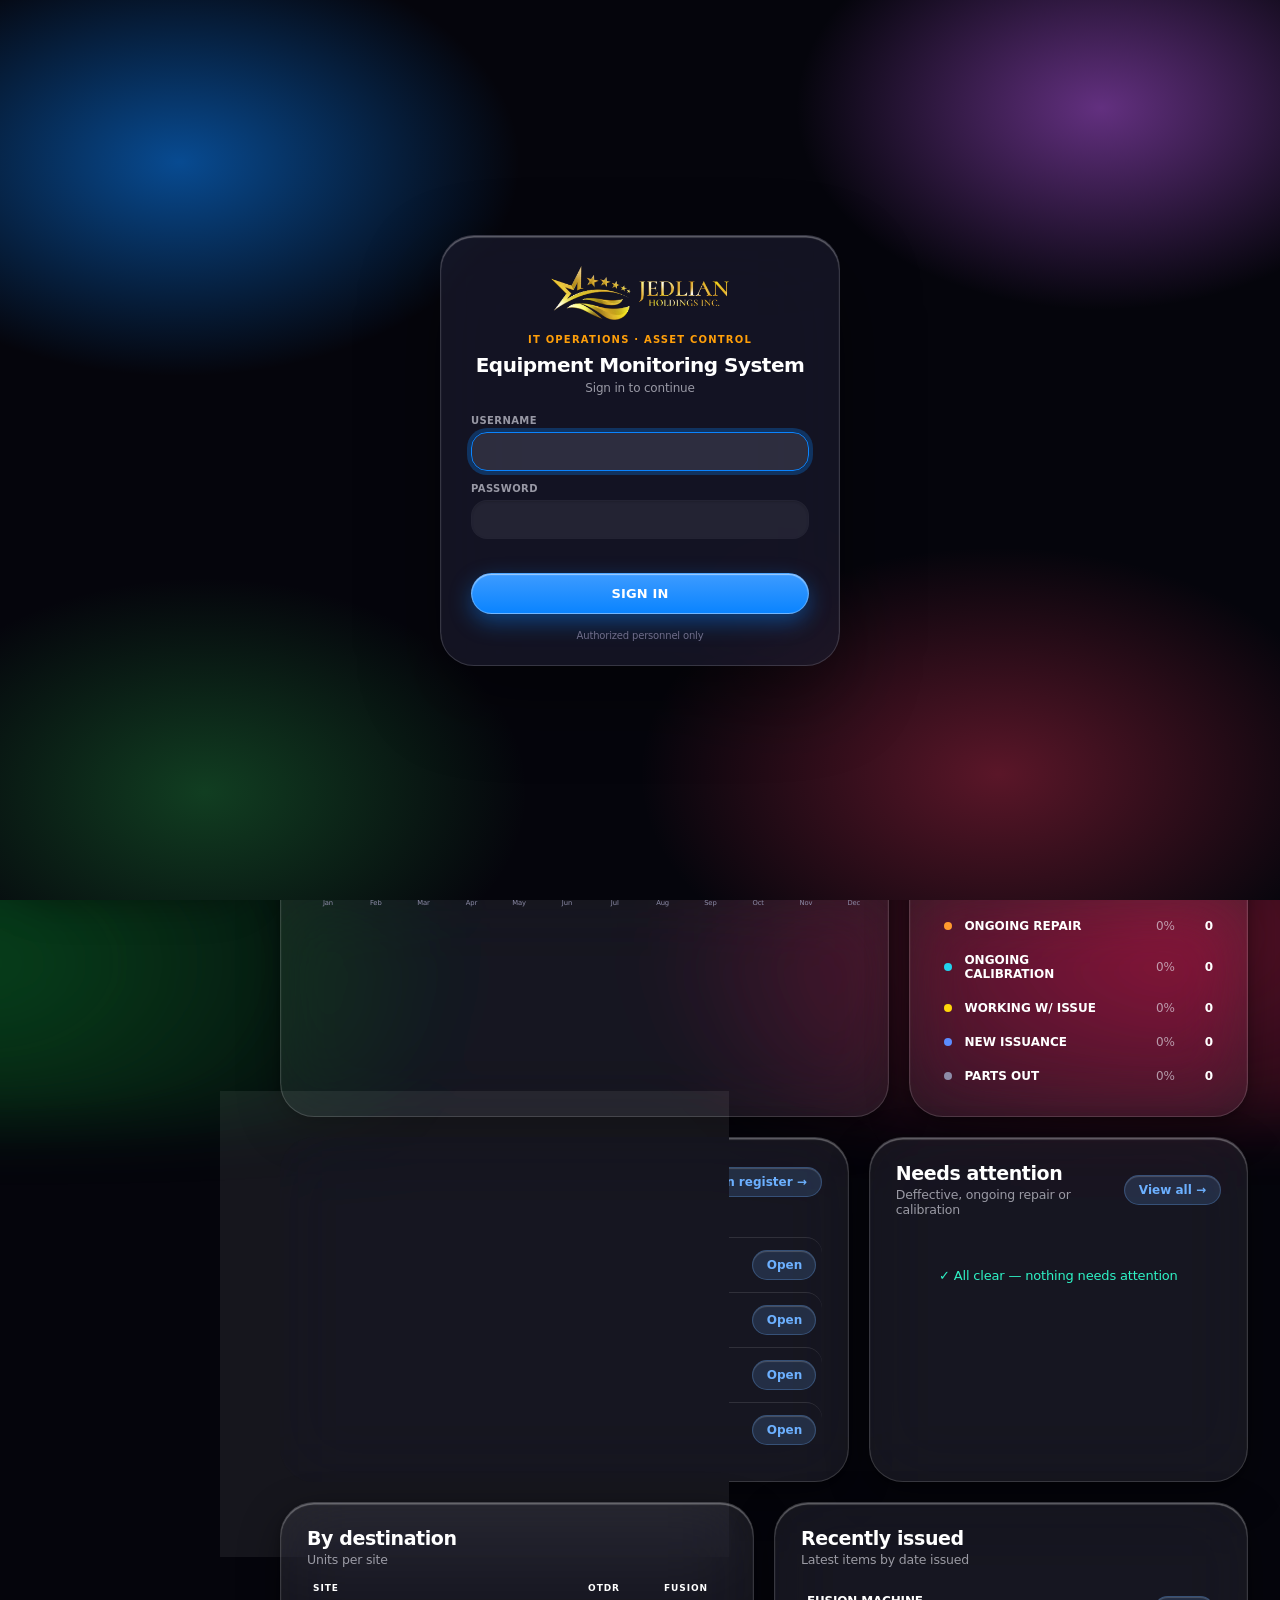
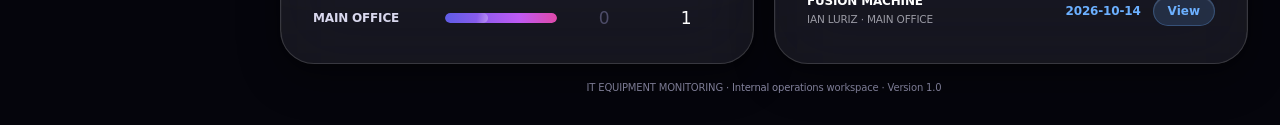
==== commit 27232843: "Add files via upload" ====
--- a/index.html
+++ b/index.html
@@ -161,6 +161,18 @@
 .ps-sign .ps-name{position:absolute;left:0;right:0;top:-20px;font-size:11.5px;font-weight:700;letter-spacing:.5px;color:#14233b;text-transform:uppercase}
 .ps-sign i{display:block;border-top:1.5px solid #14233b;margin-bottom:5px;height:0}.ps-sign b{display:block;color:#14233b;font-size:10px;letter-spacing:1px}.ps-sign em{display:block;font-style:normal;margin-top:9px;text-transform:none;letter-spacing:.3px;color:#52637d}
 .ps-foot{margin-top:22px;display:flex;justify-content:space-between;font-size:9px;color:#7a8aa3;border-top:1px solid #dbe4f0;padding-top:8px}
+/* === PRINT FIX: remarks wrap + auto fit (fixed font sizes) === */
+.ps table{table-layout:fixed;white-space:normal}
+.ps td{white-space:normal;overflow-wrap:anywhere;word-break:normal}
+.ps td.v{white-space:pre-wrap}
+.ps td.rem{height:30mm;font-size:12px;line-height:1.5;font-weight:600}
+.ps tr,.ps-sign,.ps-note{break-inside:avoid;page-break-inside:avoid}
+.rs-rem{overflow-wrap:anywhere}
+@media print{.ps{display:flex;flex-direction:column;min-height:271mm}.ps>.ps-sign{margin-top:auto;padding-top:50px}.ps>.ps-foot{margin-top:14px}}
+.ps-tight h2{margin:8px 0 4px}.ps-tight td{padding:4px 8px}.ps-tight td.rem{height:auto}.ps-tight .ps-terms li{margin-bottom:1px}.ps-tight .ps-note{margin-top:8px;padding:6px 10px}.ps-tight .ps-foot{margin-top:10px}
+@media print{.ps-tight>.ps-sign{padding-top:34px}}
+.ps-tighter h2{margin:5px 0 3px}.ps-tighter td{padding:3px 7px}.ps-tighter .ps-terms li{margin-bottom:0}
+@media print{.ps-tighter>.ps-sign{padding-top:24px}}
 .iconbtn.deployed{background:#9a22dd;color:#fff;border-color:#c98af0;box-shadow:0 0 4px #b026ff55}.stat.deployedcard{border-color:#b026ff;box-shadow:0 0 0 1px #b026ff55,0 0 14px #b026ff66}.deployedcard .statnum{color:#b026ff}.deployedcard .staticon{background:#b026ff;color:#fff;box-shadow:0 0 10px #b026ff}.remarkbox{display:flex;flex-direction:column;gap:8px;align-items:flex-start}
 .remarkbtn{display:inline-flex;align-items:center;justify-content:center;position:relative;padding:10px 12px;border-radius:10px;background:#0c0c17;color:#22d3ee;border:1px solid #2c2c4a;font:inherit;font-weight:700;cursor:pointer;transition:.2s}
 .remarkbtn:hover,.remarkbtn:focus-visible{border-color:#22d3ee;box-shadow:0 0 0 3px #22d3ee22,0 0 14px #22d3ee55;outline:none}
@@ -1776,13 +1788,14 @@
 document.getElementById("formGrid").addEventListener("change",e=>{if(e.target.value!=="__new")return;let h=e.target.name,n=(prompt("Enter new option for "+h+":")||"").trim().toUpperCase();if(!n){e.target.value="";return}let o=loadOpts();o[h]=[...new Set([...(o[h]||[]),n])];writeStore("recab_opts_v1",o);let opt=document.createElement("option");opt.textContent=n;e.target.insertBefore(opt,e.target.querySelector('option[value="__new"]'));e.target.value=n});
 function fmtD(v){if(!v)return "—";let d=new Date(v+"T00:00:00");return isNaN(d)?esc(v):d.toLocaleDateString("en-PH",{year:"numeric",month:"short",day:"2-digit"})}
 const FORM_LOGO="[data-uri]";
+function fitPrint(){let pa=document.getElementById("printArea"),ps=pa&&pa.firstElementChild;if(!ps)return;ps.classList.remove("ps-tight","ps-tighter");let keep=pa.style.cssText;pa.style.cssText="display:block;position:absolute;left:-99999px;top:0;width:186mm;visibility:hidden";let pb=document.createElement("div");pb.style.cssText="position:absolute;left:-99999px;height:271mm";document.body.appendChild(pb);let max=pb.offsetHeight;pb.remove();if(ps.scrollHeight>max){ps.classList.add("ps-tight");if(ps.scrollHeight>max)ps.classList.add("ps-tighter")}pa.style.cssText=keep}
 function deployRecord(i){if(!isAdmin()){toast("View-only account: ask an admin to make changes");return}if(records[i].DEPLOYED){delete records[i].DEPLOYED;save();render();toast("Deployment cleared");return}records[i].DEPLOYED="1";save();render();let r=records[i],now=new Date(),ymd=now.toISOString().slice(0,10).replace(/-/g,""),ref="ACC-"+ymd+"-"+String(i+1).padStart(3,"0");
 let c=(k,v)=>`<td class="k">${k}</td><td class="v">${v&&String(v).trim()?esc(v):"—"}</td>`;
 document.getElementById("printArea").innerHTML=`<div class="ps">
 <div class="ps-head"><div class="ps-title"><small>JEDLIAN HOLDINGS INC. &middot; INFORMATION TECHNOLOGY DEPARTMENT</small><h1>EQUIPMENT ACCOUNTABILITY FORM</h1></div><img class="ps-logo" src="${FORM_LOGO}" alt="Jedlian Holdings Inc."></div>
 <div class="ps-bar"></div>
 <div class="ps-meta"><div><span>Control No.</span><b>${ref}</b></div><div><span>Date prepared</span><b>${now.toLocaleDateString("en-PH",{year:"numeric",month:"long",day:"2-digit"})}</b></div><div><span>Current condition</span><b class="ps-pill">${esc(r.STATUS||"UNSPECIFIED")}</b></div></div>
-<h2><i>1</i>Equipment details</h2><table><tr>${c("Equipment / Materials",r["EQUIPMENT / MATERIALS"])}${c("Brand / Model",r["BRAND / MODEL"])}</tr><tr>${c("Serial No.",r["SERIAL NO."])}${c("Quantity",r.QTY||"1")}</tr><tr><td class="k">Remarks</td><td class="v" colspan="3">${r.REMARKS&&String(r.REMARKS).trim()?esc(r.REMARKS):"\u2014"}</td></tr></table>
+<h2><i>1</i>Equipment details</h2><table><tr>${c("Equipment / Materials",r["EQUIPMENT / MATERIALS"])}${c("Brand / Model",r["BRAND / MODEL"])}</tr><tr>${c("Serial No.",r["SERIAL NO."])}${c("Quantity",r.QTY||"1")}</tr><tr><td class="k">Remarks</td><td class="v${r.REMARKS&&String(r.REMARKS).trim()?" rem":""}" colspan="3">${r.REMARKS&&String(r.REMARKS).trim()?esc(r.REMARKS):"\u2014"}</td></tr></table>
 <h2><i>2</i>Accountable personnel &amp; deployment</h2><table><tr>${c("Accountable to",r["ACCOUNTABLE TO"])}${c("Destination",r.DESTINATION)}</tr><tr><td class="k">Date turnover</td><td class="v">${fmtD(r["DATE TURNOVER"])}</td><td class="k">Date issued</td><td class="v">${fmtD(r["DATE ISSUED"])}</td></tr></table>
 <h2><i>3</i>Maintenance record</h2><table><tr><td class="k">Repair history</td><td class="v">${fmtD(r["REPAIR HISTORY"])}</td><td class="k">Calibration history</td><td class="v">${fmtD(r["CALIBRATION HISTORY"])}</td></tr></table>
 <h2><i>4</i>Terms of accountability</h2>
@@ -1790,7 +1803,7 @@
 <div class="ps-note">I acknowledge that I have received the equipment listed above in the condition stated, and I agree to be accountable for it under the terms of this form.</div>
 <div class="ps-sign"><div><span class="ps-name">IAN LURIZ</span><i></i><b>Prepared by</b>IT Personnel<em>Date: ______________</em></div><div><span class="ps-name"></span><i></i><b>Released by</b>Name / Signature<em>Date: ______________</em></div><div><span class="ps-name">${esc(r["ACCOUNTABLE TO"]||"")}</span><i></i><b>Received by</b>Accountable Employee<em>Date: ______________</em></div></div>
 <div class="ps-foot"><span>Jedlian Holdings Inc. &middot; IT Equipment Monitoring System</span><span>${ref} &middot; Printed ${now.toLocaleString("en-PH")}</span></div></div>`;
-window.print()}
+fitPrint();window.print()}
 const STATUS_COLORS={"GOOD CONDITION":"#2ff3c6","DEFFECTIVE":"#ff4d6d","ONGOING REPAIR":"#ff9a2e","ONGOING CALIBRATION":"#22d3ee","WORKING W/ ISSUE":"#ffd60a","NEW ISSUANCE":"#5b8cff","PARTS OUT":"#8d8ca8"};
 function closeStatusMenu(){let m=document.getElementById("statusMenu");if(m)m.remove()}
 function openStatusMenu(ev,i){if(!isAdmin())return;ev.stopPropagation();closeStatusMenu();let cur=norm(records[i].STATUS),m=document.createElement("div");m.id="statusMenu";
@@ -1989,7 +2002,7 @@
 <h2><i>5</i>Inspection checklist</h2><div class="rs-chk"><div><i class="rs-box"></i>Physical condition checked</div><div><i class="rs-box"></i>Accessories complete</div><div><i class="rs-box"></i>Powers on / functional test passed</div><div><i class="rs-box"></i>Calibration is current</div><div><i class="rs-box"></i>Serial number verified</div><div><i class="rs-box"></i>Cleaned and ready for use</div></div>
 <h2><i>6</i>Additional notes</h2><div class="rs-lines"><div></div><div></div><div></div></div>
 <div class="ps-sign"><div><span class="ps-name">${esc(who)}</span><i></i><b>Prepared by</b>IT Personnel<em>Date: ______________</em></div><div><span class="ps-name"></span><i></i><b>Checked by</b>Name / Signature<em>Date: ______________</em></div><div><span class="ps-name"></span><i></i><b>Approved by</b>Name / Signature<em>Date: ______________</em></div></div>
-<div class="ps-foot"><span>IT Equipment Monitoring System &middot; Confidential &mdash; for internal use only</span><span>${ref} &middot; Printed ${now.toLocaleString("en-PH")}</span></div></div>`;window.print()}
+<div class="ps-foot"><span>IT Equipment Monitoring System &middot; Confidential &mdash; for internal use only</span><span>${ref} &middot; Printed ${now.toLocaleString("en-PH")}</span></div></div>`;fitPrint();window.print()}
 /* boot */
 users=loadUsers();
 document.getElementById("lgLogo").src=FORM_LOGO;
